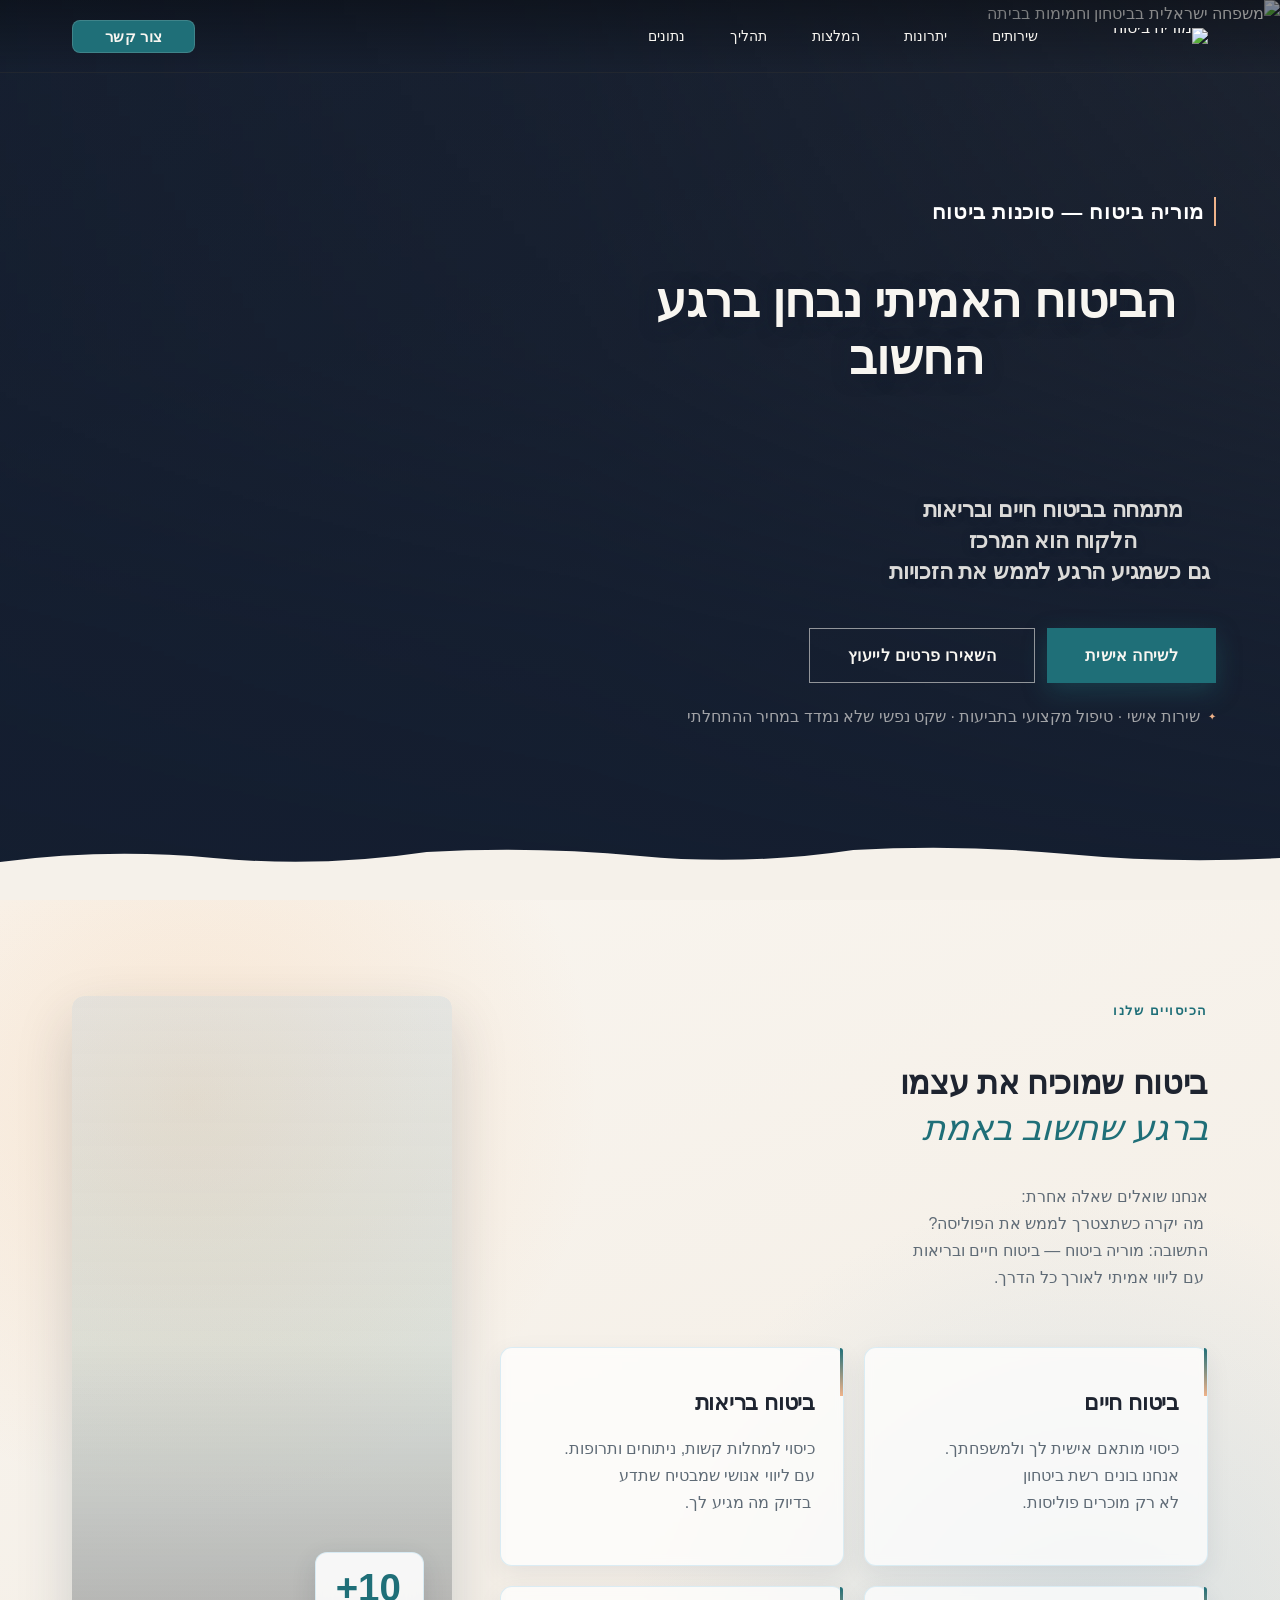
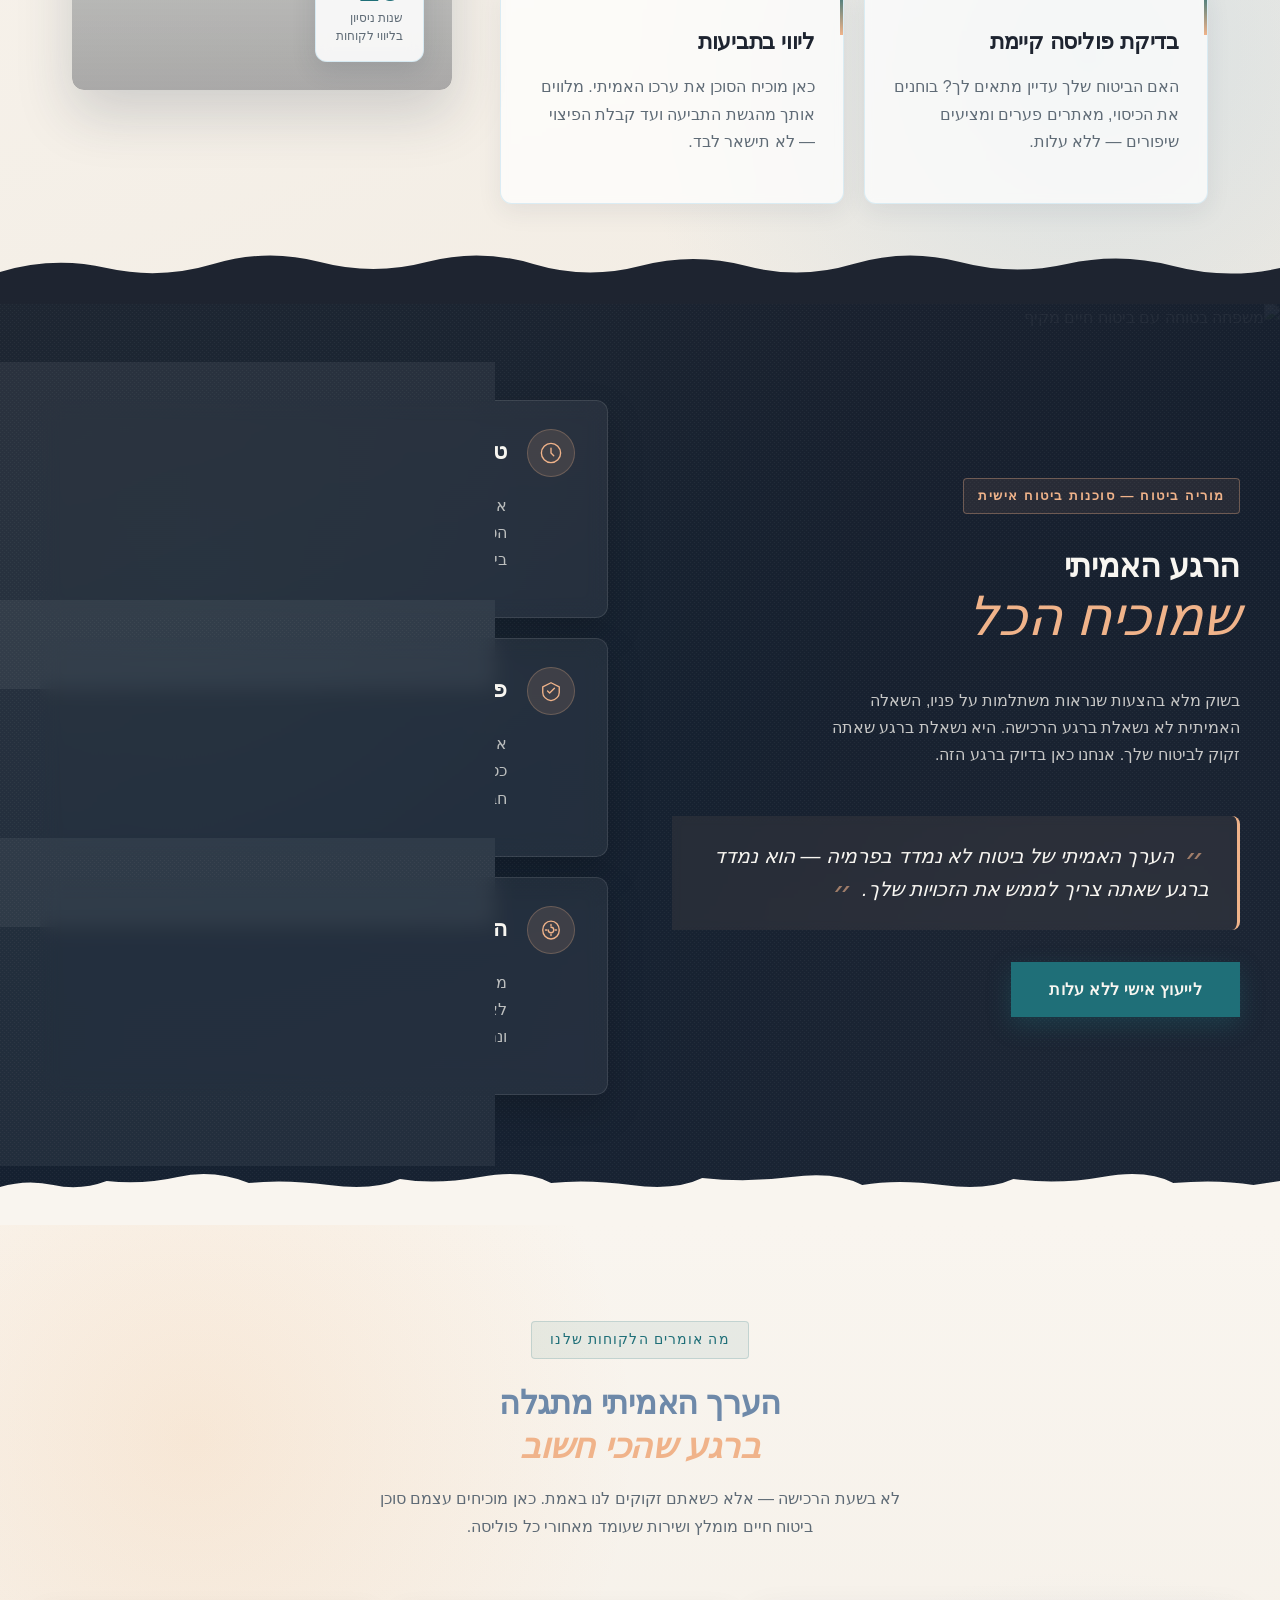
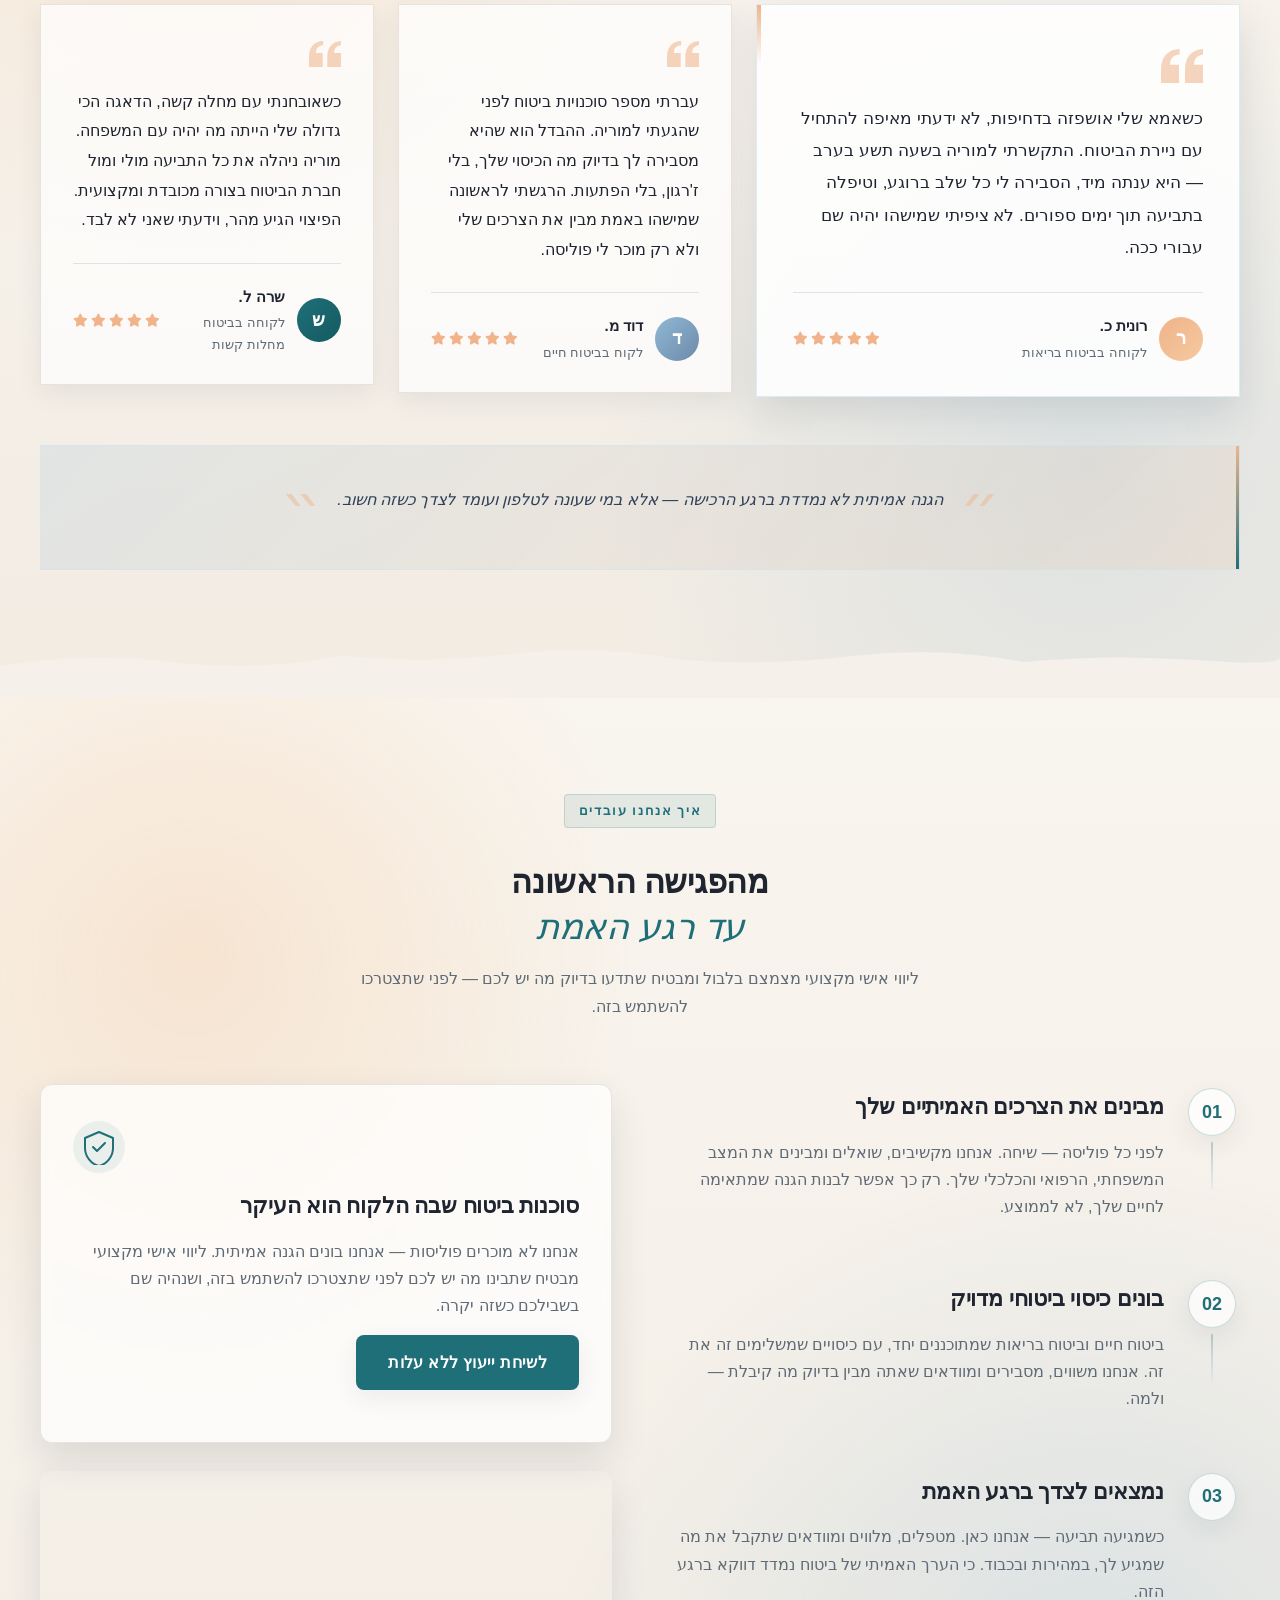
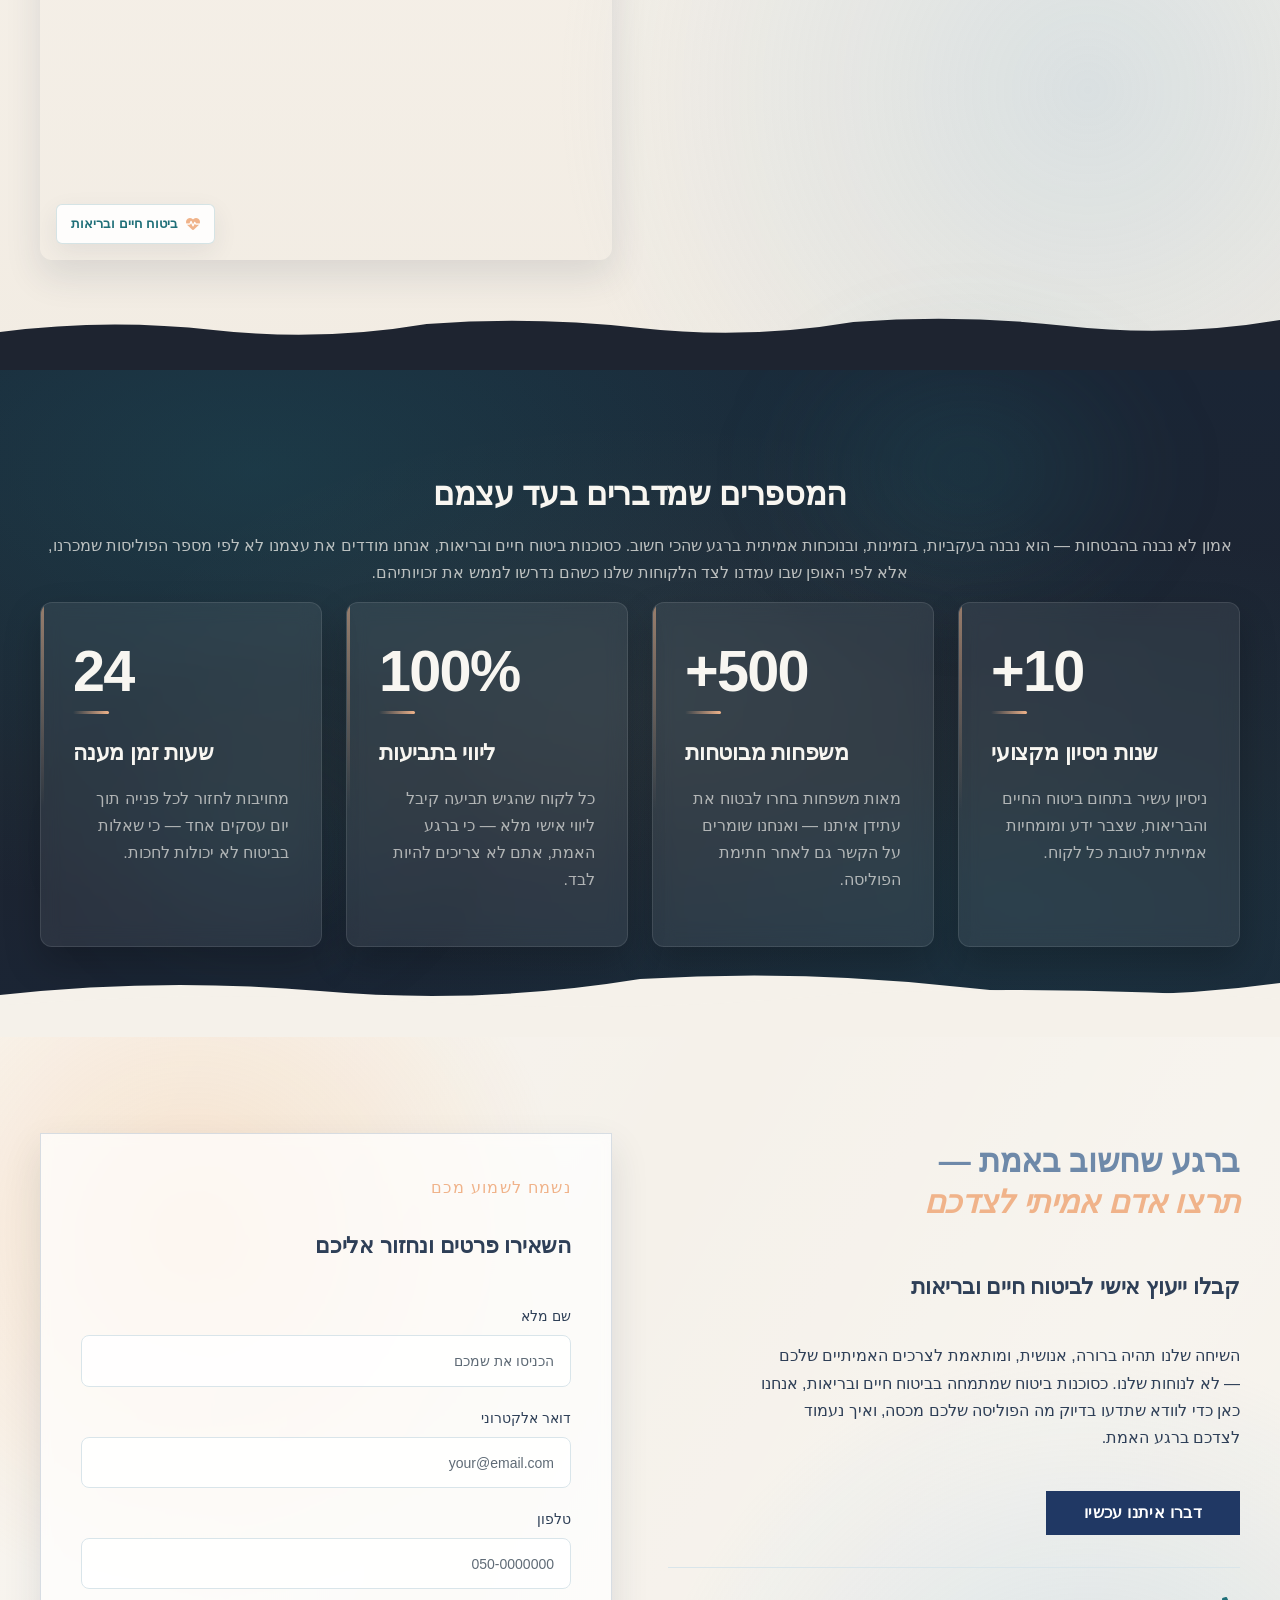
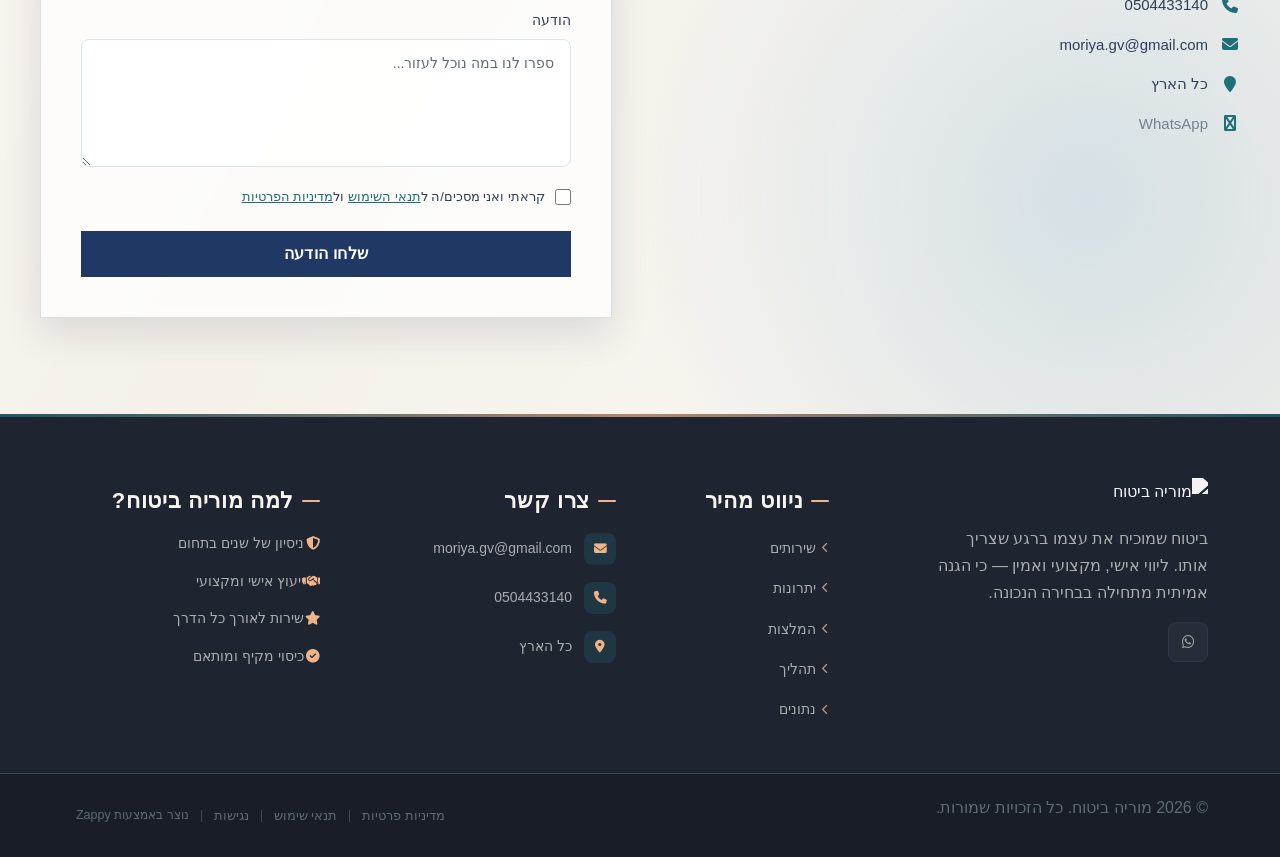
==== index.html @ 50419f97 "Background sync: Progressive GitHub Sync" ====
<!DOCTYPE html>
<html lang="he" dir="rtl">
<head>
    <meta charset="UTF-8">
    <meta name="viewport" content="width=device-width, initial-scale=1.0">
    <meta name="robots" content="index, follow">
    <title>ביטוח חיים ובריאות שעובד כשצריך — מוריה ביטוח</title>
    <meta name="description" content="מוריה ביטוח – סוכנות ביטוח אישית שמציבה אתכם במרכז. ביטוח חיים, בריאות ומחלות קשות עם ליווי מקצועי אמיתי ברגע שחשוב. קבלו הצעה עכשיו.">
    <meta name="keywords" content="סוכנות ביטוח, סוכן ביטוח חיים מומלץ, ביטוח חיים מחיר, ביטוח מחלות קשות כיסוי מקיף, ביטוח בריאות אישי">
    
    <!-- Favicons -->
    <link rel="icon" type="image/x-icon" href="/assets/favicon.ico">
    <link rel="icon" type="image/png" sizes="16x16" href="/assets/favicon-16x16.png">
    <link rel="icon" type="image/png" sizes="32x32" href="/assets/favicon-32x32.png">
    <link rel="icon" type="image/png" sizes="48x48" href="/assets/favicon-48x48.png">
    <link rel="icon" type="image/png" sizes="192x192" href="/assets/favicon-192x192.png">
    <link rel="icon" type="image/png" sizes="512x512" href="/assets/favicon-512x512.png">
    <link rel="apple-touch-icon" href="/assets/apple-touch-icon.png">
    <!-- Zappy Analytics -->
<script>
(function() {
  'use strict';
  
  // Configuration
  var config = {
    websiteId: '830ce3bc-101c-41dd-be60-4e307c0413a4',
    apiUrl: 'https://api.zappy5.com/api/analytics/track',
    sessionDuration: 30 * 60 * 1000, // 30 minutes
    visitorDuration: 30 * 24 * 60 * 60 * 1000, // 30 days
    trackPageViews: true,
    trackClicks: true,
    trackFormSubmissions: true
  };
  
  // Generate or retrieve persistent visitor ID (30 days)
  function getVisitorId() {
    var visitorKey = 'zappy_visitor_' + config.websiteId;
    var visitor = null;
    
    try {
      visitor = localStorage.getItem(visitorKey);
      if (visitor) {
        var visitorData = JSON.parse(visitor);
        var now = Date.now();
        
        // Check if visitor ID is still valid (30 days)
        if (now - visitorData.created < config.visitorDuration) {
          // Update last seen timestamp
          visitorData.lastSeen = now;
          localStorage.setItem(visitorKey, JSON.stringify(visitorData));
          return visitorData.id;
        }
      }
    } catch (e) {
      console.warn('Zappy Analytics: LocalStorage not available');
    }
    
    // Generate new visitor ID
    var newVisitorId = 'zv_' + Date.now() + '_' + Math.random().toString(36).substr(2, 9);
    
    try {
      localStorage.setItem(visitorKey, JSON.stringify({
        id: newVisitorId,
        created: Date.now(),
        lastSeen: Date.now()
      }));
    } catch (e) {
      // Continue without local storage
    }
    
    return newVisitorId;
  }
  
  // Generate or retrieve session ID (30 minutes)
  function getSessionId() {
    var sessionKey = 'zappy_session_' + config.websiteId;
    var session = null;
    
    try {
      session = sessionStorage.getItem(sessionKey);
      if (session) {
        var sessionData = JSON.parse(session);
        var now = Date.now();
        
        // Check if session is still valid
        if (now - sessionData.timestamp < config.sessionDuration) {
          // Update timestamp
          sessionData.timestamp = now;
          sessionStorage.setItem(sessionKey, JSON.stringify(sessionData));
          return sessionData.id;
        }
      }
    } catch (e) {
      console.warn('Zappy Analytics: SessionStorage not available');
    }
    
    // Generate new session ID
    var newSessionId = 'zs_' + Date.now() + '_' + Math.random().toString(36).substr(2, 9);
    
    try {
      sessionStorage.setItem(sessionKey, JSON.stringify({
        id: newSessionId,
        timestamp: Date.now()
      }));
    } catch (e) {
      // Continue without session storage
    }
    
    return newSessionId;
  }
  
  var visitorId = getVisitorId();
  var sessionId = getSessionId();
  
  // Track an event
  function trackEvent(eventType, data) {
    data = data || {};
    
    var eventData = {
      website_id: config.websiteId,
      event_type: eventType,
      page_path: window.location.pathname,
      referrer: document.referrer || 'direct',
      visitor_id: visitorId,
      session_id: sessionId,
      metadata: data
    };
    
    // Use sendBeacon if available (better for page unload events)
    if (navigator.sendBeacon) {
      var blob = new Blob([JSON.stringify(eventData)], { type: 'application/json' });
      navigator.sendBeacon(config.apiUrl, blob);
    } else {
      // Fallback to fetch
      fetch(config.apiUrl, {
        method: 'POST',
        headers: {
          'Content-Type': 'application/json'
        },
        body: JSON.stringify(eventData),
        keepalive: true
      }).catch(function(error) {
        console.warn('Zappy Analytics: Failed to track event', error);
      });
    }
  }
  
  // Track page view
  if (config.trackPageViews) {
    trackEvent('pageview', {
      title: document.title,
      url: window.location.href
    });
  }
  
  // Track clicks on important elements
  if (config.trackClicks) {
    document.addEventListener('click', function(e) {
      var target = e.target;
      
      // Track button clicks (counted as actions)
      if (target.tagName === 'BUTTON' || target.closest('button')) {
        var button = target.tagName === 'BUTTON' ? target : target.closest('button');
        trackEvent('click', {
          element: 'button',
          text: button.textContent.trim().substring(0, 100),
          id: button.id || null,
          class: button.className || null
        });
      }
      
      // Track link clicks (navigation - not counted as actions)
      else if (target.tagName === 'A' || target.closest('a')) {
        var link = target.tagName === 'A' ? target : target.closest('a');
        trackEvent('navigation', {
          element: 'link',
          text: link.textContent.trim().substring(0, 100),
          href: link.href,
          external: link.hostname !== window.location.hostname
        });
      }
    }, true);
  }
  
  // Track form submissions
  if (config.trackFormSubmissions) {
    document.addEventListener('submit', function(e) {
      var form = e.target;
      
      trackEvent('form_submit', {
        form_id: form.id || null,
        form_name: form.name || null,
        form_action: form.action || null,
        form_method: form.method || 'GET'
      });
    }, true);
  }
  
  // Track time on page (send on page unload)
  var pageLoadTime = Date.now();
  
  window.addEventListener('beforeunload', function() {
    var timeOnPage = Math.floor((Date.now() - pageLoadTime) / 1000); // in seconds
    
    trackEvent('page_unload', {
      time_on_page: timeOnPage,
      page_path: window.location.pathname
    });
  });
  
  // Expose tracking function globally for custom events
  window.zappyAnalytics = {
    track: trackEvent,
    getVisitorId: function() { return visitorId; },
    getSessionId: function() { return sessionId; }
  };
  
})();
</script>
<!-- End Zappy Analytics -->
    <meta property="og:title" content="ביטוח חיים ובריאות שעובד כשצריך — מוריה ביטוח">
  <meta property="og:description" content="מוריה ביטוח – סוכנות ביטוח אישית שמציבה אתכם במרכז. ביטוח חיים, בריאות ומחלות קשות עם ליווי מקצועי אמיתי ברגע שחשוב. קבלו הצעה עכשיו.">
  <meta property="og:type" content="website">
  <meta property="og:locale" content="he_IL">
  
  <meta name="twitter:card" content="summary_large_image">
  <meta name="twitter:title" content="ביטוח חיים ובריאות שעובד כשצריך — מוריה ביטוח">
  <meta name="twitter:description" content="מוריה ביטוח – סוכנות ביטוח אישית שמציבה אתכם במרכז. ביטוח חיים, בריאות ומחלות קשות עם ליווי מקצועי אמיתי ברגע שחשוב. קבלו הצעה עכשיו.">
  
  <link rel="stylesheet" href="https://cdnjs.cloudflare.com/ajax/libs/font-awesome/6.4.0/css/all.min.css">

    <!-- Favicons -->
    <link rel="icon" type="image/x-icon" href="/assets/favicon.ico">
    <link rel="icon" type="image/png" sizes="16x16" href="/assets/favicon-16x16.png">
    <link rel="icon" type="image/png" sizes="32x32" href="/assets/favicon-32x32.png">
    <link rel="icon" type="image/png" sizes="48x48" href="/assets/favicon-48x48.png">
    <link rel="icon" type="image/png" sizes="192x192" href="/assets/favicon-192x192.png">
    <link rel="icon" type="image/png" sizes="512x512" href="/assets/favicon-512x512.png">
    <link rel="apple-touch-icon" href="/assets/apple-touch-icon.png">
    <!-- Cookie Consent -->
    <link rel="stylesheet" href="https://cdn.jsdelivr.net/npm/vanilla-cookieconsent@3/dist/cookieconsent.css">
    <script src="https://cdn.jsdelivr.net/npm/vanilla-cookieconsent@3/dist/cookieconsent.umd.js"></script>
    <!-- Mickidum Accessibility Toolbar -->
    <script src="https://cdn.jsdelivr.net/gh/mickidum/acc_toolbar/acctoolbar/acctoolbar.min.js"></script>
    <link rel="stylesheet" href="/styles.css">

    <style id="zappy-dropdown-submenu-styles">
      /* ========== DESKTOP DROPDOWN SUBMENU STYLES ========== */
      /* Base styles for dropdown submenus - parent must be positioned */
      .nav-menu li:has(.sub-menu), nav li:has(.sub-menu), .navbar li:has(.sub-menu), #navMenu li:has(.sub-menu) { position: relative; }
      /* Submenu base - hidden by default */
      .nav-menu .sub-menu, nav .sub-menu, .navbar .sub-menu, #navMenu .sub-menu { display: block !important; position: absolute !important; top: 100%; left: 0; min-width: 220px; background: white; border-radius: 8px; box-shadow: 0 8px 25px rgba(0,0,0,0.15); padding: 8px 0; opacity: 0; visibility: hidden; transform: translateY(10px); transition: all 0.3s ease; z-index: 1000; list-style: none; pointer-events: none; }
      /* CRITICAL: Desktop hover styles to show dropdown */
      .nav-menu li:hover > .sub-menu, nav li:hover > .sub-menu, .navbar li:hover > .sub-menu, #navMenu li:hover > .sub-menu { opacity: 1 !important; visibility: visible !important; transform: translateY(0) !important; pointer-events: auto !important; }
      /* Submenu item styling */
      .sub-menu li { list-style: none; margin: 0; padding: 0; }
      .sub-menu a { display: block !important; padding: 10px 16px !important; color: var(--text-dark, #333) !important; font-weight: 500; text-decoration: none; white-space: nowrap; transition: background-color 0.2s; }
      .sub-menu a:hover { background-color: #f5f5f5; }
      /* RTL (Hebrew/Arabic) dropdown positioning */
      [dir="rtl"] .nav-menu .sub-menu, [dir="rtl"] nav .sub-menu, [dir="rtl"] .navbar .sub-menu, html[lang="he"] .nav-menu .sub-menu, html[lang="he"] nav .sub-menu, html[lang="he"] .navbar .sub-menu, html[lang="ar"] .nav-menu .sub-menu, html[lang="ar"] nav .sub-menu, html[lang="ar"] .navbar .sub-menu { left: auto !important; right: 0 !important; }
      /* Hide empty dropdown menus (exclude catalog sub-menus that use <a> children instead of <li>) */
      .sub-menu:empty, .sub-menu:not(:has(li:not(.zappy-hidden-menu-item))):not(:has(> a)), .sub-menu:not(:has(li)):not(:has(> a)) { display: none !important; opacity: 0 !important; visibility: hidden !important; pointer-events: none !important; }
      /* Desktop: show submenu on Menu Group hover */
      li:has(.menu-group-title):hover > .sub-menu { opacity: 1 !important; visibility: visible !important; transform: translateY(0) !important; pointer-events: auto !important; }
      /* Menu Group title styling */
      .nav-menu > li > .menu-group-title, #navMenu > li > .menu-group-title { display: inline-block; padding: 0.5rem 1rem; cursor: default; user-select: none; }
      
      /* ========== MOBILE SUBMENU STYLES ========== */
      @media (max-width: 768px) {
        .nav-menu .sub-menu, nav .sub-menu, .navbar .sub-menu, #navMenu .sub-menu { position: static !important; transform: none !important; box-shadow: none !important; background: transparent !important; max-height: 0; overflow: hidden; opacity: 0; visibility: hidden; transition: max-height 0.3s ease, opacity 0.3s ease; padding: 0 !important; border-radius: 0 !important; }
        .sub-menu.mobile-expanded { max-height: 60vh !important; overflow-y: auto !important; opacity: 1 !important; visibility: visible !important; padding: 8px 0 8px 16px !important; }
        [dir="rtl"] .sub-menu.mobile-expanded, html[lang="he"] .sub-menu.mobile-expanded { padding: 8px 16px 8px 0 !important; }
        /* Disable hover behavior on mobile */
        .nav-menu li:hover > .sub-menu, nav li:hover > .sub-menu, .navbar li:hover > .sub-menu, #navMenu li:hover > .sub-menu { opacity: 0; visibility: hidden; pointer-events: none; }
        .nav-menu li > .sub-menu.mobile-expanded, nav li > .sub-menu.mobile-expanded, .navbar li > .sub-menu.mobile-expanded, #navMenu li > .sub-menu.mobile-expanded { opacity: 1 !important; visibility: visible !important; pointer-events: auto !important; }
        .nav-menu li:has(.sub-menu), nav li:has(.sub-menu), .navbar li:has(.sub-menu), #navMenu li:has(.sub-menu) { display: flex !important; flex-wrap: wrap !important; align-items: center !important; position: relative !important; min-height: 44px !important; }
        .nav-menu li:has(.sub-menu) > a, nav li:has(.sub-menu) > a, .navbar li:has(.sub-menu) > a, #navMenu li:has(.sub-menu) > a { flex: 1 !important; min-width: 0 !important; }
        .nav-menu li:has(.sub-menu) > .menu-group-title, nav li:has(.sub-menu) > .menu-group-title, .navbar li:has(.sub-menu) > .menu-group-title, #navMenu li:has(.sub-menu) > .menu-group-title { flex: 1 !important; min-width: 0 !important; padding: 0 !important; line-height: inherit !important; }
        .nav-menu li:has(.sub-menu) > .sub-menu, nav li:has(.sub-menu) > .sub-menu, .navbar li:has(.sub-menu) > .sub-menu, #navMenu li:has(.sub-menu) > .sub-menu { flex-basis: 100% !important; width: 100% !important; }
        .nav-menu li:has(.sub-menu) > a [class*="chevron"], .nav-menu li:has(.sub-menu) > a [class*="arrow"], .nav-menu li:has(.sub-menu) > a .fa-chevron-down, .nav-menu li:has(.sub-menu) > a .fa-angle-down, nav li:has(.sub-menu) > a [class*="chevron"], nav li:has(.sub-menu) > a [class*="arrow"], #navMenu li:has(.sub-menu) > a [class*="chevron"], #navMenu li:has(.sub-menu) > a [class*="arrow"] { display: none !important; visibility: hidden !important; }
        .mobile-submenu-toggle { display: flex !important; align-items: center !important; justify-content: center !important; width: 44px !important; height: auto !important; background: transparent !important; border: none !important; cursor: pointer !important; color: var(--text-dark) !important; position: static !important; flex-shrink: 0 !important; align-self: stretch !important; z-index: 2 !important; padding: 0 !important; margin: 0 !important; }
        .mobile-submenu-toggle::after { content: '' !important; width: 0 !important; height: 0 !important; border-left: 6px solid transparent !important; border-right: 6px solid transparent !important; border-top: 7px solid currentColor !important; transition: transform 0.3s ease !important; }
        .mobile-submenu-toggle.expanded::after { transform: rotate(180deg) !important; }
        .sub-menu a { padding: 10px 0 !important; display: block !important; color: var(--text-dark) !important; }
        .navbar .sub-menu li a, nav.navbar .sub-menu li a, .zappy-products-dropdown .sub-menu a { color: var(--text-dark) !important; }
      }
      @media (min-width: 769px) { .mobile-submenu-toggle { display: none !important; } }
    </style>

    <style id="mobile-lang-menu-deployed-css">
    @media (max-width: 768px) {
      .lang-switcher,
      .nav-cta-container .lang-switcher,
      .nav-container .lang-switcher,
      .navbar .lang-switcher,
      .navbar .nav-cta-container .lang-switcher,
      .nav-icons-left .lang-switcher,
      .nav-ecommerce-icons .lang-switcher { display: none !important; }
      .mobile-lang-menu { width: 100%; border-top: 1px solid rgba(128,128,128,0.2); padding: 8px 0 0 0; margin-top: 8px; }
      .mobile-lang-toggle { display: flex !important; align-items: center; justify-content: space-between; width: 100%; padding: 12px 16px; background: none; border: none; cursor: pointer; font-size: 15px; color: inherit; font-family: inherit; }
      .mobile-lang-toggle::after { content: ''; display: inline-block; width: 8px; height: 8px; border-right: 2px solid currentColor; border-bottom: 2px solid currentColor; transform: rotate(45deg); transition: transform 0.3s ease; margin-left: 8px; }
      .mobile-lang-toggle.expanded::after { transform: rotate(-135deg); }
      .mobile-lang-options { max-height: 0; overflow: hidden; transition: max-height 0.3s ease; }
      .mobile-lang-options.expanded { max-height: 300px; }
      .mobile-lang-option { display: flex !important; align-items: center; gap: 10px; padding: 10px 24px; text-decoration: none; color: inherit; font-size: 14px; font-family: inherit; }
      .mobile-lang-option:hover { background: rgba(128,128,128,0.1); }
      .mobile-lang-option.active { font-weight: 600; opacity: 0.7; pointer-events: none; }
      .mobile-lang-option img { width: 20px; height: 20px; border-radius: 50%; }
    }
    @media (min-width: 769px) {
      .mobile-lang-menu { display: none !important; }
    }
    </style>

    <style id="zappy-widget-visibility">
      #mic-access-tool-general-button, .mic-access-tool-general-button,
      #mic-init-access-tool .mic-access-tool-general-button, #mic-init-access-tool #mic-access-tool-general-button,
      ._access-icon, #mic-access-tool-box, .mic-access-tool-box,
      #mic-init-access-tool #mic-access-tool-box, div[id*="mic-access-tool-box"], ._access-menu {
        display: none !important; visibility: hidden !important; opacity: 0 !important; pointer-events: none !important;
      }
    </style>
</head>
<body>

  <nav class="navbar" dir="rtl">
  <button class="mobile-toggle" id="mobileToggle" aria-label="Menu">
    <svg class="hamburger-icon" width="24" height="24" viewBox="0 0 24 24" fill="none">
      <path d="M3 12h18M3 6h18M3 18h18" stroke="currentColor" stroke-width="2" stroke-linecap="round"></path>
    </svg>
    <svg class="close-icon" width="24" height="24" viewBox="0 0 24 24" fill="none" style="display: none;">
      <path d="M18 6L6 18M6 6l12 12" stroke="currentColor" stroke-width="2" stroke-linecap="round"></path>
    </svg>
  </button>

  <button class="phone-header-btn" data-phone="0504433140" aria-label="Call">
    <svg width="20" height="20" viewBox="0 0 24 24" fill="currentColor">
      <path d="M22 16.92v3a2 2 0 0 1-2.18 2 19.79 19.79 0 0 1-8.63-3.07 19.5 19.5 0 0 1-6-6 19.79 19.79 0 0 1-3.07-8.67A2 2 0 0 1 4.11 2h3a2 2 0 0 1 2 1.72 12.84 12.84 0 0 0 .7 2.81 2 2 0 0 1-.45 2.11L8.09 9.91a16 16 0 0 0 6 6l1.27-1.27a2 2 0 0 1 2.11-.45 12.84 12.84 0 0 0 2.81.7A2 2 0 0 1 22 16.92z"></path>
    </svg>
  </button>

  <div class="nav-container">
    <div class="nav-right-group"><div class="nav-brand">
      <a href="/" class="logo-link">
        <img src="/assets/logo-1775731122776-tqtwof.webp?v=1775731123615-y7iwkl" alt="מוריה ביטוח" class="logo">
      </a>
    </div><ul class="nav-menu" id="navMenu"><li><a href="#services">שירותים</a></li><li><a href="#benefits">יתרונות</a></li><li><a href="#testimonials">המלצות</a></li><li><a href="#process">תהליך</a></li><li><a href="#stats">נתונים</a></li></ul></div>

    

    <div class="nav-cta-container">
      <a href="#contact" class="nav-cta-btn">צור קשר</a>
    </div>
  </div>
</nav>
<script>

// Navbar Mobile Menu Toggle and Contrast Fix
(function() {
  // Use 'load' event instead of 'DOMContentLoaded' to ensure we run AFTER all other scripts
  window.addEventListener('load', function() {
    
    // FIX MOBILE BUTTON CONTRAST
    // Detect navbar background color and apply contrasting color to mobile buttons
    const navbar = document.querySelector('.navbar, nav, header');
    if (!navbar) {
      console.log('[Navbar] Navbar element not found');
      return;
    }
    
    // DECLARE VARIABLES EARLY to avoid Temporal Dead Zone errors
    // These are used in multiple places below
    let mobileToggle = document.getElementById('mobileToggle') ||
                       document.querySelector('.mobile-toggle') ||
                       document.querySelector('.hamburger') ||
                       document.querySelector('.hamburger-menu') ||
                       document.querySelector('.menu-toggle') ||
                       document.querySelector('.burger-menu') ||
                       document.querySelector('[aria-label="Menu"]') ||
                       document.querySelector('[aria-label="תפריט"]');
    
    const phoneBtn = document.querySelector('.phone-header-btn');
    
    const computedStyle = window.getComputedStyle(navbar);
    let bgColor = computedStyle.backgroundColor;
    
    console.log('[Navbar] Initial navbar background:', bgColor);
    
    // Check if background is transparent or rgba with 0 alpha
    const isTransparent = bgColor === 'transparent' || 
                         bgColor === 'rgba(0, 0, 0, 0)' ||
                         (bgColor.startsWith('rgba') && bgColor.includes(', 0)'));
    
    if (isTransparent) {
      // Check for background-image or gradient
      const bgImage = computedStyle.backgroundImage;
      if (bgImage && bgImage !== 'none') {
        console.log('[Navbar] Navbar has background image/gradient, using dark text');
        bgColor = 'rgb(240, 240, 240)'; // Assume light background
      } else {
        // Transparent navbar - check body background
        const bodyBg = window.getComputedStyle(document.body).backgroundColor;
        console.log('[Navbar] Navbar transparent, using body background:', bodyBg);
        bgColor = bodyBg;
      }
    }
    
    // Calculate luminance to determine if background is light or dark
    const rgb = bgColor.match(/\d+/g);
    if (rgb && rgb.length >= 3) {
      const r = parseInt(rgb[0]);
      const g = parseInt(rgb[1]);
      const b = parseInt(rgb[2]);
      const luminance = (0.299 * r + 0.587 * g + 0.114 * b) / 255;
      
      // Mobile button colors are set by Claude's AI-generated CSS (same as .nav-menu a)
      // No dynamic color overrides needed - colors come from the generated navbar CSS
      console.log('[Navbar] Mobile button colors preserved from Claude CSS (luminance:', luminance.toFixed(2) + ')');
      
      // FIX ICON SIZES - Ensure SVGs are properly sized and visible
      // INJECT CRITICAL CSS TO OVERRIDE ANY CONFLICTING RULES
      const criticalCSS = document.createElement('style');
      criticalCSS.id = 'zappy-mobile-nav-fix';
      const htmlLang = document.documentElement.lang || 'en';
      const htmlDir = document.documentElement.dir || 'ltr';
      // Check both dir attribute AND lang for RTL detection
      // dir="rtl" is the most reliable indicator
      const isRTL = htmlDir === 'rtl' || htmlLang === 'he' || htmlLang === 'ar';
      
      criticalCSS.textContent = `
        /* Hide mobile buttons on desktop, show only on mobile */
        @media (min-width: 769px) {
          .mobile-toggle,
          .phone-header-btn {
            display: none !important;
          }
        }
        
        /* Show and position mobile buttons correctly on mobile */
        @media (max-width: 768px) {
          .mobile-toggle,
          .phone-header-btn {
            position: absolute !important;
            top: 50% !important;
            transform: translateY(-50%) !important;
            z-index: 1001 !important;
            display: flex !important;
            align-items: center !important;
            justify-content: center !important;
            width: 36px !important;
            height: 36px !important;
            border-radius: 50% !important;
            border: none !important;
            cursor: pointer !important;
            padding: 6px !important;
            background: none !important;
            color: var(--nav-text, var(--text-dark)) !important;
          }
          
          /* LTR positioning (default): hamburger LEFT, phone RIGHT */
          html:not([dir="rtl"]):not([lang="he"]):not([lang="ar"]) .mobile-toggle,
          html[dir="ltr"] .mobile-toggle {
            left: 12px !important;
            right: auto !important;
          }
          html:not([dir="rtl"]):not([lang="he"]):not([lang="ar"]) .phone-header-btn,
          html[dir="ltr"] .phone-header-btn {
            right: 12px !important;
            left: auto !important;
          }
          
          /* RTL positioning: hamburger RIGHT, phone LEFT */
          html[dir="rtl"] .mobile-toggle,
          html[lang="he"] .mobile-toggle,
          html[lang="ar"] .mobile-toggle {
            right: 12px !important;
            left: auto !important;
          }
          html[dir="rtl"] .phone-header-btn,
          html[lang="he"] .phone-header-btn,
          html[lang="ar"] .phone-header-btn {
            left: 12px !important;
            right: auto !important;
          }
          
          /* CRITICAL: Ensure nav-container has min-height on mobile */
          /* All children are positioned absolutely/fixed on mobile, so height:auto collapses to 0 */
          .nav-container {
            min-height: 70px !important;
            position: relative !important;
          }
          
          /* Ensure SVG icons are properly sized and inherit color */
          .mobile-toggle svg,
          .phone-header-btn svg {
            width: 24px !important;
            height: 24px !important;
            /* Don't force display - let JavaScript control hamburger/close toggle */
          }
          
          /* Reset nav-cta-container on mobile - remove desktop box-shadow/padding */
          /* that creates a visible ghost box when CTA button is hidden */
          .nav-cta-container {
            box-shadow: none !important;
            padding: 0 !important;
          }
          
          /* Hide nav-cta-container entirely on mobile when there's no lang-switcher */
          /* (only the CTA button is inside, and it's hidden on mobile) */
          .nav-cta-container:not(:has(.lang-switcher)) {
            display: none !important;
          }
          
          /* CRITICAL: Prevent hero image fade gradient from bleeding over headline text */
          /* The .image-fade-gradient has bottom: -30px (extends below parent) */
          /* On mobile stacked layout, this overlaps the h1 text below the image */
          .hero-image-column {
            overflow: hidden !important;
          }
          .image-fade-gradient {
            bottom: 0 !important;
          }
          
          /* Hide desktop language switcher on mobile - hamburger menu handles it */
          /* High specificity to override stored CSS */
          .lang-switcher,
          .nav-cta-container .lang-switcher,
          .nav-container .lang-switcher,
          .navbar .lang-switcher,
          .navbar .nav-cta-container .lang-switcher {
            display: none !important;
          }
        }
      `;
      
      // Remove existing fix if present and inject new one
      const existing = document.getElementById('zappy-mobile-nav-fix');
      if (existing) existing.remove();
      document.head.appendChild(criticalCSS);
      
      console.log('[Navbar] Critical CSS injected for mobile nav positioning');
      
      // ONLY apply inline positioning styles on mobile viewport
      // On desktop, the CSS handles hiding these buttons with display: none
      // Inline styles were breaking desktop layout by overriding CSS
      const isMobileViewport = window.innerWidth <= 768;
      
      if (mobileToggle) {
        // Icon sizing applies to all viewports for consistency
        const hamburgerIcon = mobileToggle.querySelector('.hamburger-icon');
        const closeIcon = mobileToggle.querySelector('.close-icon');
        
        if (hamburgerIcon) {
          hamburgerIcon.style.setProperty('width', '24px', 'important');
          hamburgerIcon.style.setProperty('height', '24px', 'important');
          hamburgerIcon.style.setProperty('display', 'block', 'important'); // Show hamburger by default
        }
        if (closeIcon) {
          closeIcon.style.setProperty('width', '24px', 'important');
          closeIcon.style.setProperty('height', '24px', 'important');
          closeIcon.style.setProperty('display', 'none', 'important'); // Hide close icon by default
        }
        
        // ONLY set positioning inline styles on mobile
        if (isMobileViewport) {
          mobileToggle.style.setProperty('position', 'absolute', 'important');
          mobileToggle.style.setProperty('top', '50%', 'important');
          mobileToggle.style.setProperty('transform', 'translateY(-50%)', 'important');
          mobileToggle.style.setProperty('z-index', '1001', 'important');
          
          // Clear any inline left/right so CSS can take over based on html[dir]
          mobileToggle.style.removeProperty('left');
          mobileToggle.style.removeProperty('right');
          
          console.log('[Navbar] Mobile toggle positioning applied (mobile viewport)');
        } else {
          // On desktop, clear any positioning styles to let CSS handle it
          mobileToggle.style.removeProperty('position');
          mobileToggle.style.removeProperty('top');
          mobileToggle.style.removeProperty('transform');
          mobileToggle.style.removeProperty('z-index');
          mobileToggle.style.removeProperty('left');
          mobileToggle.style.removeProperty('right');
          console.log('[Navbar] Desktop viewport - cleared mobile toggle inline positioning');
        }
      }
      
      if (phoneBtn) {
        // Icon sizing applies to all viewports
        const phoneIcon = phoneBtn.querySelector('svg');
        if (phoneIcon) {
          phoneIcon.style.width = '24px';
          phoneIcon.style.height = '24px';
          phoneIcon.setAttribute('width', '24');
          phoneIcon.setAttribute('height', '24');
        }
        
        // ONLY set positioning inline styles on mobile
        if (isMobileViewport) {
          phoneBtn.style.setProperty('position', 'absolute', 'important');
          phoneBtn.style.setProperty('top', '50%', 'important');
          phoneBtn.style.setProperty('transform', 'translateY(-50%)', 'important');
          phoneBtn.style.setProperty('z-index', '1001', 'important');
          
          // Clear any inline left/right so CSS can take over based on html[dir]
          phoneBtn.style.removeProperty('left');
          phoneBtn.style.removeProperty('right');
          
          console.log('[Navbar] Phone button positioning applied (mobile viewport)');
        } else {
          // On desktop, clear any positioning styles to let CSS handle it
          phoneBtn.style.removeProperty('position');
          phoneBtn.style.removeProperty('top');
          phoneBtn.style.removeProperty('transform');
          phoneBtn.style.removeProperty('z-index');
          phoneBtn.style.removeProperty('left');
          phoneBtn.style.removeProperty('right');
          console.log('[Navbar] Desktop viewport - cleared phone button inline positioning');
        }
      }
    } else {
      console.log('[Navbar] Could not parse background color:', bgColor);
    }
    
    // MOBILE MENU TOGGLE
    // Re-query in case DOM changed (mobileToggle already declared at top of function)
    mobileToggle = document.getElementById('mobileToggle') ||
                   document.querySelector('.mobile-toggle') ||
                   document.querySelector('.hamburger') ||
                   document.querySelector('.hamburger-menu') ||
                   document.querySelector('.menu-toggle') ||
                   document.querySelector('.burger-menu') ||
                   document.querySelector('[aria-label="Menu"]') ||
                   document.querySelector('[aria-label="תפריט"]');
    
    // EXPANDED SEARCH: Find nav menu by ID or class
    const navMenu = document.getElementById('navMenu') ||
                  document.querySelector('.nav-menu') ||
                  document.querySelector('.nav-links') ||
                  document.querySelector('nav ul:not(.submenu)');
    
    if (!mobileToggle || !navMenu) {
      console.log('[Navbar] Mobile toggle or menu not found:', { toggle: !!mobileToggle, menu: !!navMenu });
      return;
    }
    
    // Ensure navMenu has ID for CSS targeting
    if (!navMenu.id) {
      navMenu.id = 'navMenu';
    }
    
    console.log('[Navbar] Initializing mobile menu...');
    
    // Remove any existing event listeners by cloning the button
    const newToggle = mobileToggle.cloneNode(true);
    mobileToggle.parentNode.replaceChild(newToggle, mobileToggle);
    
    // Toggle menu on button click - use newToggle now
    newToggle.addEventListener('click', function(e) {
      e.preventDefault();
      e.stopPropagation();
      
      const hamburgerIcon = this.querySelector('.hamburger-icon');
      const closeIcon = this.querySelector('.close-icon');
      const isActive = navMenu.classList.contains('active');
      
      if (isActive) {
        // Close menu
        navMenu.classList.remove('active');
        if (hamburgerIcon) hamburgerIcon.style.setProperty('display', 'block', 'important');
        if (closeIcon) closeIcon.style.setProperty('display', 'none', 'important');
        document.body.style.overflow = '';
        console.log('[Navbar] Menu closed');
      } else {
        // Open menu
        navMenu.classList.add('active');
        if (hamburgerIcon) hamburgerIcon.style.setProperty('display', 'none', 'important');
        if (closeIcon) closeIcon.style.setProperty('display', 'block', 'important');
        document.body.style.overflow = 'hidden';
        console.log('[Navbar] Menu opened');
      }
    });
    
    // Close menu when clicking nav links (but NOT dropdown toggles)
    const navLinks = navMenu.querySelectorAll('a');
    navLinks.forEach(function(link) {
      link.addEventListener('click', function() {
        // Don't close if it's a dropdown child (unless it's a real navigation link)
        if (this.getAttribute('href') === '#') return;
        
        const hamburgerIcon = newToggle.querySelector('.hamburger-icon');
        const closeIcon = newToggle.querySelector('.close-icon');
        
        navMenu.classList.remove('active');
        if (hamburgerIcon) hamburgerIcon.style.setProperty('display', 'block', 'important');
        if (closeIcon) closeIcon.style.setProperty('display', 'none', 'important');
        document.body.style.overflow = '';
        console.log('[Navbar] Menu closed (link clicked)');
      });
    });
    
    // DROPDOWN MENU TOGGLE (for mobile and touch devices)
    var dropdownToggles = navMenu.querySelectorAll('.dropdown-toggle');
    dropdownToggles.forEach(function(toggle) {
      toggle.addEventListener('click', function(e) {
        e.preventDefault();
        e.stopPropagation();
        var parent = this.closest('.nav-dropdown');
        if (!parent) return;
        
        // Close other open dropdowns at the same level
        var siblings = parent.parentNode.querySelectorAll('.nav-dropdown.open');
        siblings.forEach(function(sib) {
          if (sib !== parent) sib.classList.remove('open');
        });
        
        parent.classList.toggle('open');
        console.log('[Navbar] Dropdown toggled:', parent.classList.contains('open') ? 'open' : 'closed');
      });
    });
    
    // Close dropdowns when clicking outside
    document.addEventListener('click', function(e) {
      if (!e.target.closest('.nav-dropdown')) {
        var openDropdowns = document.querySelectorAll('.nav-dropdown.open');
        openDropdowns.forEach(function(dd) { dd.classList.remove('open'); });
      }
    });
    
    console.log('[Navbar] Dropdown handlers initialized for ' + dropdownToggles.length + ' dropdowns');
    
    // Phone button functionality (phoneBtn already declared at top of function)
    if (phoneBtn) {
      phoneBtn.addEventListener('click', function() {
        // Get phone number from placeholder in page or use default
        const phoneLinks = document.querySelectorAll('a[href^="tel:"]');
        const phoneNumber = phoneLinks.length > 0 
          ? phoneLinks[0].getAttribute('href').replace('tel:', '')
          : '0504433140';
        
        window.location.href = 'tel:' + phoneNumber;
        console.log('[Navbar] Phone button clicked');
      });
    }
    
    console.log('[Navbar] Mobile menu initialized successfully');
    
    // === WHATSAPP BUTTON VISIBILITY FIX ===
    // Ensure WhatsApp floating button is hidden on desktop and visible on mobile
    // IMPORTANT: Only target the floating button by its class, NOT generic wa.me links
    const handleWhatsAppVisibility = function() {
      const whatsappBtn = document.querySelector('.whatsapp-float');
      if (whatsappBtn) {
        const isDesktop = window.innerWidth >= 769;
        if (isDesktop) {
          whatsappBtn.style.setProperty('display', 'none', 'important');
          whatsappBtn.style.setProperty('visibility', 'hidden', 'important');
          whatsappBtn.style.setProperty('opacity', '0', 'important');
          whatsappBtn.style.setProperty('pointer-events', 'none', 'important');
          console.log('[WhatsApp] Button hidden on desktop');
        } else {
          whatsappBtn.style.removeProperty('display');
          whatsappBtn.style.removeProperty('visibility');
          whatsappBtn.style.removeProperty('opacity');
          whatsappBtn.style.removeProperty('pointer-events');
          console.log('[WhatsApp] Button visible on mobile');
        }
      }
    };
    
    // Run on load
    handleWhatsAppVisibility();
    
    // Run on resize with debouncing
    let resizeTimer;
    window.addEventListener('resize', function() {
      clearTimeout(resizeTimer);
      resizeTimer = setTimeout(handleWhatsAppVisibility, 100);
    });
  });
})();

</script>
  
  <main>
    <section id="hero" class="index-hero-section" data-layout-spec="בית-hero" dir="rtl" data-hero-type="fullscreen-scrim">
  <!-- Background Image -->
  <div class="index-hero-bg">
    <div data-zappy-zoom-wrapper="true" data-element-id="img-1775728192646-s3seucjjm" data-element-type="image" data-zappy-zoom-wrapper-width-mode="full" data-zappy-zoom-clip="true" data-zappy-wrapper-margins-applied="true" style="position: absolute !important; top: 0px !important; left: 0px !important; width: 100% !important; height: 100% !important; max-width: none !important; margin-left: 0px !important; margin-right: 0px !important; display: block !important; z-index: 1 !important; overflow: hidden !important;"><img data-hero-bg="true" data-placeholder="index-hero-image-1" data-context="Warm cinematic lifestyle photograph of a loving Israeli family — parents and children — in a bright, serene home setting. Soft natural light, teal and warm golden tones, slightly desaturated for editorial feel. The family looks calm, protected, and at ease. The composition leaves the right half of the frame slightly open for text overlay. Premium insurance brand photography style." width="1440" height="900" src="/assets/image-index-hero-image-1-1775728437420-n1lh1r.webp?v=1775728439225" alt="משפחה ישראלית בביטחון וחמימות בביתה" class="index-hero-img" data-hero-background="true" data-element-type="image" data-element-id="img-1775728192646-s3seucjjm" style="min-width: 200px; min-height: 150px; cursor: pointer; border-radius: 8px; object-position: 33% 46% !important; object-fit: cover !important; margin: 0px !important; display: block !important; position: absolute !important; left: -120.725% !important; top: 0% !important; width: 465.833% !important; height: 100% !important; max-width: none !important; max-height: none !important;" data-zappy-original-width="1861" data-zappy-original-height="1007" data-zappy-object-position="33% 46%" data-zappy-mobile-object-position="45% 73%" data-zappy-mobile-zoom="1.3" data-zappy-zoom="1.3" data-zappy-mobile-src="/assets/image-index-hero-image-1-1775731394206-k5eo5d.webp?v=1775731396299"></div>
  </div>

  <!-- Scrim Overlay -->
  <div class="index-hero-scrim" aria-hidden="true"></div>

  <!-- Content Overlay -->
  <div class="index-hero-container">
    <div class="index-hero-content">

      <p ><span class="index-hero-label" style="font-size: 1.3rem; font-weight: 600; letter-spacing: 0.03em; color: #FFFFFF">מוריה ביטוח — סוכנות ביטוח&nbsp;</span></p><h1 class="index-hero-h1" style="text-align: center;">
        הביטוח האמיתי נבחן ברגע החשוב<br>
        <em class="index-hero-serif" style="color: #FFFFFF"><br></em>
      </h1>

      <h3 class="index-hero-h3" style="text-align: center;">
        מתמחה בביטוח חיים ובריאות<br>הלקוח הוא המרכז<br>&nbsp;גם כשמגיע הרגע לממש את הזכויות</h3>

      <div class="index-hero-ctas">
        <a href="#contact" class="index-hero-btn-primary" data-element-type="button" data-element-id="btn-1775728192643-bg0rthdfi" data-native-element="true">לשיחה אישית</a>
        <a href="#contact" class="index-hero-btn-secondary" data-element-type="button" data-element-id="btn-1775728192643-0ac7bdi9z" data-native-element="true">השאירו פרטים לייעוץ</a>
      </div>

      <p class="index-hero-trust" >
        <span class="index-hero-trust-icon" aria-hidden="true">✦</span>
        שירות אישי · טיפול מקצועי בתביעות · שקט נפשי שלא נמדד במחיר ההתחלתי
      </p>

    </div>
  </div>

  <!-- Bottom Divider -->
  <div class="index-hero-divider-wrapper">
    <svg data-no-icon-edit="true" aria-hidden="true" viewBox="0 0 1440 90" preserveAspectRatio="none" xmlns="http://www.w3.org/2000/svg">
      <path d="M0,90 L0,52 Q120,38 240,48 T480,42 Q600,36 720,46 T960,40 Q1080,34 1200,44 T1440,48 L1440,90 Z" fill="#F5F1EA"></path>
    </svg>
  </div>

</section>

<section id="services" class="index-services-section" data-layout-spec="בית-services" dir="rtl">
  <div class="index-services-container">

    <!-- START COLUMN: Content + Cards -->
    <div class="index-services-content-col">
      <div class="index-services-header">
        <p><span class="index-services-eyebrow">הכיסויים שלנו</span>
        </p><h2 class="index-services-title">ביטוח שמוכיח את עצמו<br><em>ברגע שחשוב באמת</em></h2>
        <p class="index-services-intro"  data-element-id="move-1775736034184-ozt7kr8g">אנחנו שואלים שאלה אחרת:<br>&nbsp;מה יקרה כשתצטרך לממש את הפוליסה?&nbsp;<br>התשובה: מוריה ביטוח — ביטוח חיים ובריאות<br>&nbsp;עם ליווי אמיתי לאורך כל הדרך.</p>
      </div>

      <!-- 2x2 Service Cards Grid -->
      <div class="index-services-grid zappy-preserve-css-grid" id="zappy-auto-grid-1775728522473-i5ful2" data-zappy-auto-grid="true" data-original-item-width="344" data-original-gap="20px" style="--zappy-grid-cols: repeat(2, minmax(0, 1fr)); display: grid; grid-template-columns: repeat(2, minmax(0, 1fr)); align-items: stretch !important;" data-zappy-explicit-columns="true">

        <article class="index-services-card" data-grid-item-index="0">
          <h3 class="index-services-card-title">ביטוח חיים</h3>
          <p >כיסוי מותאם אישית לך ולמשפחתך.&nbsp;<br>אנחנו בונים רשת ביטחון&nbsp;&nbsp;<br>לא רק מוכרים פוליסות.</p>
        </article>

        <article class="index-services-card" data-grid-item-index="1">
          <h3 class="index-services-card-title">ביטוח בריאות</h3>
          <p >כיסוי למחלות קשות, ניתוחים ותרופות.&nbsp;<br>עם ליווי אנושי שמבטיח שתדע<br>&nbsp;בדיוק מה מגיע לך.</p>
        </article>

        <article class="index-services-card" data-grid-item-index="2">
          <h3 class="index-services-card-title">בדיקת פוליסה קיימת</h3>
          <p >האם הביטוח שלך עדיין מתאים לך?
בוחנים את הכיסוי, מאתרים פערים
ומציעים שיפורים — ללא עלות.</p>
        </article>

        <article class="index-services-card" data-grid-item-index="3">
          <h3 class="index-services-card-title">ליווי בתביעות</h3>
          <p>כאן מוכיח הסוכן את ערכו האמיתי.
מלווים אותך מהגשת התביעה
ועד קבלת הפיצוי — לא תישאר לבד.</p>
        </article>

      </div>
    </div>

    <!-- END COLUMN: Editorial Image -->
    <div class="index-services-image-col">
      <div class="index-services-image-wrapper">
        <div data-zappy-zoom-wrapper="true" data-element-id="img-1775728522468-mxmju2toz" data-element-type="image" data-zappy-zoom-wrapper-width="420px" data-zappy-zoom-wrapper-height="694px" data-zappy-zoom-wrapper-width-mode="px" data-zappy-zoom-clip="true" data-zappy-wrapper-margins-applied="true" style="position: relative !important; overflow: hidden !important; width: 420px !important; max-width: 100% !important; margin-left: auto !important; margin-right: auto !important; height: 694px !important; display: block !important;"><img data-placeholder="index-services-image-1" data-context="A warm, natural consultation scene for an Israeli life and health insurance agency. A caring female insurance agent sits across from a family (couple in their 40s) at a bright, airy office table. Soft natural light streams through a window. Papers and a laptop are on the table. The mood is reassuring, human, and professional — not corporate stock photography. Warm tones, natural expressions, editorial magazine style." width="560" height="760" src="/assets/image-index-services-image-1-1775728702909-b4b65a.webp?v=1775728704723" alt="סוכנת ביטוח מלווה לקוחות בייעוץ אישי" data-element-type="image" data-element-id="img-1775728522468-mxmju2toz" style="min-width: 200px; min-height: 150px; cursor: pointer; border-radius: 8px; object-position: 50% 50% !important; margin: 0px !important; left: -19.5461% !important; top: -1% !important; width: 139.092% !important; height: 102% !important; max-width: none !important; max-height: none !important; display: block !important; object-fit: cover !important; position: absolute !important;" data-zappy-zoom="1.02" data-zappy-original-width="420" data-zappy-original-height="694" data-zappy-object-position="50% 50%"></div>
        <div class="index-services-image-overlay"></div>
        <div class="index-services-image-badge" >
          <span class="index-services-badge-number">10+</span>
          <span class="index-services-badge-label">שנות ניסיון<br>בליווי לקוחות</span>
        </div>
      </div>
    </div>

  </div>

  <!-- Bottom Scalloped Wave Divider -->
  <div class="index-services-divider-wrapper">
    <svg data-no-icon-edit="true" aria-hidden="true" viewBox="0 0 1440 80" preserveAspectRatio="none" xmlns="http://www.w3.org/2000/svg">
      <path d="M0,80 L0,48 Q60,32 120,44 Q180,56 240,40 Q300,24 360,38 Q420,52 480,38 Q540,24 600,40 Q660,56 720,42 Q780,28 840,42 Q900,56 960,40 Q1020,24 1080,38 Q1140,52 1200,40 Q1260,28 1320,42 Q1380,56 1440,44 L1440,80 Z" fill="#1E2430"></path>
    </svg>
  </div>

</section>

<section id="benefits" class="index-benefits-section" data-layout-spec="בית-benefits" dir="rtl">
  <!-- Background texture overlay -->
  <div class="index-benefits-texture" aria-hidden="true"></div>
  <!-- Background image -->
  <div class="index-benefits-bg-image" aria-hidden="true">
    <img data-placeholder="index-benefits-image-1" data-context="A serene, atmospheric photo of a warm family moment — perhaps a parent holding a child" s="" hand="" or="" a="" couple="" looking="" out="" at="" calm="" horizon="" —="" conveying="" protection,="" trust,="" and="" life="" insurance="" reassurance.="" muted="" tones="" with="" soft="" golden="" light.="" premium="" editorial="" quality,="" suitable="" for="" dark="" overlay.'="" width="1200" height="800" src="" alt="משפחה בטוחה עם ביטוח חיים מקיף">
  </div>
  <!-- Dark tinted overlay -->
  <div class="index-benefits-overlay" aria-hidden="true"></div>

  <div class="index-benefits-container">
    <!-- LEFT COLUMN (START in RTL = right side) - Editorial text -->
    <div class="index-benefits-text-col">
      <span class="index-benefits-eyebrow">מוריה ביטוח — סוכנות ביטוח אישית</span>
      <h2 class="index-benefits-heading">הרגע האמיתי<br><em class="index-benefits-serif">שמוכיח הכל</em></h2>
      <p class="index-benefits-body">בשוק מלא בהצעות שנראות משתלמות על פניו, השאלה האמיתית לא נשאלת ברגע הרכישה. היא נשאלת ברגע שאתה זקוק לביטוח שלך. אנחנו כאן בדיוק ברגע הזה.</p>
      <blockquote class="index-benefits-pullout">
        <span class="index-benefits-pullout-accent" aria-hidden="true">״</span>
        הערך האמיתי של ביטוח לא נמדד בפרמיה — הוא נמדד ברגע שאתה צריך לממש את הזכויות שלך.
        <span class="index-benefits-pullout-accent" aria-hidden="true">״</span>
      </blockquote>
      <a href="#contact" class="index-benefits-cta btn-primary">לייעוץ אישי ללא עלות</a>
    </div>

    <!-- RIGHT COLUMN (END in RTL = left side) - Proof panels -->
    <div class="index-benefits-panels-col">

      <article class="index-benefits-panel">
        <div class="index-benefits-panel-icon" aria-hidden="true">
          <svg data-element-type="icon" data-icon-type="svg" width="32" height="32" viewBox="0 0 32 32" fill="none" xmlns="http://www.w3.org/2000/svg">
            <circle cx="16" cy="16" r="14" stroke="currentColor" stroke-width="2"></circle>
            <path d="M16 9v7l4 4" stroke="currentColor" stroke-width="2" stroke-linecap="round" stroke-linejoin="round"></path>
          </svg>
        </div>
        <div class="index-benefits-panel-content">
          <h3 class="index-benefits-panel-title">טיפול מהיר בתביעות</h3>
          <p class="index-benefits-panel-text">אנחנו מלווים אתכם בכל שלב של תהליך התביעה — ממלוי הטפסים ועד קבלת הפיצוי. ללא עיכובים מיותרים, ללא בירוקרטיה מתישה.</p>
        </div>
      </article>

      <article class="index-benefits-panel">
        <div class="index-benefits-panel-icon" aria-hidden="true">
          <svg data-element-type="icon" data-icon-type="svg" width="32" height="32" viewBox="0 0 32 32" fill="none" xmlns="http://www.w3.org/2000/svg">
            <path d="M16 4L4 10v8c0 6 5.5 10.5 12 12 6.5-1.5 12-6 12-12v-8L16 4z" stroke="currentColor" stroke-width="2" stroke-linejoin="round"></path>
            <path d="M11 16l3 3 7-7" stroke="currentColor" stroke-width="2" stroke-linecap="round" stroke-linejoin="round"></path>
          </svg>
        </div>
        <div class="index-benefits-panel-content">
          <h3 class="index-benefits-panel-title">פיצוי מלא ומקסימלי</h3>
          <p class="index-benefits-panel-text">אנחנו דואגים שתקבלו את מלוא הכיסוי שמגיע לכם — לא פחות. כסוכנות ביטוח עם ניסיון רב, אנו יודעים כיצד להיאבק עבורכם מול חברות הביטוח.</p>
        </div>
      </article>

      <article class="index-benefits-panel">
        <div class="index-benefits-panel-icon" aria-hidden="true">
          <svg data-element-type="icon" data-icon-type="svg" width="32" height="32" viewBox="0 0 32 32" fill="none" xmlns="http://www.w3.org/2000/svg">
            <path d="M16 3C9 3 4 9 4 16s5 13 12 13 12-6 12-13S23 3 16 3z" stroke="currentColor" stroke-width="2"></path>
            <path d="M12 16c0 2.2 1.8 4 4 4s4-1.8 4-4-1.8-4-4-4" stroke="currentColor" stroke-width="2" stroke-linecap="round"></path>
            <path d="M16 8v2M16 22v2M8 16h2M22 16h2" stroke="currentColor" stroke-width="2" stroke-linecap="round"></path>
          </svg>
        </div>
        <div class="index-benefits-panel-content">
          <h3 class="index-benefits-panel-title">הלקוח במרכז — תמיד</h3>
          <p class="index-benefits-panel-text">מוריה ביטוח מתמחה בביטוח חיים ובריאות עם גישה אישית. אנחנו לא מוכרים פוליסות — אנחנו בונים יחסי אמון לטווח ארוך, ונמצאים לצדכם ברגע שהכי חשוב.</p>
        </div>
      </article>

    </div>
  </div>

  <!-- Bottom torn-paper divider transitioning to testimonials (light) -->
  <div class="index-benefits-divider-wrapper">
    <svg data-no-icon-edit="true" aria-hidden="true" viewBox="0 0 1440 90" preserveAspectRatio="none" xmlns="http://www.w3.org/2000/svg">
      <path d="M0,90 L0,52 Q30,44 60,50 T120,46 Q160,50 200,42 T280,48 Q320,44 370,50 T450,44 Q490,50 540,42 T620,48 Q660,44 710,50 T790,43 Q840,48 890,42 T970,50 Q1010,44 1060,50 T1140,44 Q1190,50 1240,42 T1320,48 Q1370,44 1410,50 L1440,46 L1440,90 Z" fill="#F9F5EF"></path>
    </svg>
  </div>
</section>

<section id="testimonials" class="index-testimonials-section" dir="rtl" data-layout-spec="בית-testimonials">
  <div class="index-testimonials-container">

    <!-- Section Header -->
    <div class="index-testimonials-header">
      <span class="index-testimonials-eyebrow">מה אומרים הלקוחות שלנו</span>
      <h2 class="index-testimonials-title">הערך האמיתי מתגלה<br><em>ברגע שהכי חשוב</em></h2>
      <p class="index-testimonials-intro">לא בשעת הרכישה — אלא כשאתם זקוקים לנו באמת. כאן מוכיחים עצמם סוכן ביטוח חיים מומלץ ושירות שעומד מאחורי כל פוליסה.</p>
    </div>

    <!-- Testimonials Grid -->
    <div class="index-testimonials-grid">

      <!-- Card 1 — Large/Featured -->
      <article class="index-testimonials-card index-testimonials-card--featured">
        <div class="index-testimonials-quote-mark" aria-hidden="true">
          <svg data-no-icon-edit="true" aria-hidden="true" width="42" height="34" viewBox="0 0 42 34" fill="none" xmlns="http://www.w3.org/2000/svg">
            <path d="M0 34V20.8C0 14.4 1.6 9.4 4.8 5.8C8 2.2 12.6 0.2 18.6 0V5.6C15.4 5.8 13 6.8 11.4 8.6C9.8 10.4 9 12.8 9 15.8H18V34H0ZM24 34V20.8C24 14.4 25.6 9.4 28.8 5.8C32 2.2 36.6 0.2 42.6 0V5.6C39.4 5.8 37 6.8 35.4 8.6C33.8 10.4 33 12.8 33 15.8H42V34H24Z" fill="currentColor"></path>
          </svg>
        </div>
        <blockquote class="index-testimonials-text">
          כשאמא שלי אושפזה בדחיפות, לא ידעתי מאיפה להתחיל עם ניירת הביטוח. התקשרתי למוריה בשעה תשע בערב — היא ענתה מיד, הסבירה לי כל שלב ברוגע, וטיפלה בתביעה תוך ימים ספורים. לא ציפיתי שמישהו יהיה שם עבורי ככה.
        </blockquote>
        <footer class="index-testimonials-author">
          <div class="index-testimonials-avatar" aria-hidden="true">
            <span>ר</span>
          </div>
          <div class="index-testimonials-author-info">
            <cite class="index-testimonials-name">רונית כ.</cite>
            <span class="index-testimonials-role">לקוחה בביטוח בריאות</span>
          </div>
          <div class="index-testimonials-stars" aria-label="דירוג 5 מתוך 5">
            <i class="fas fa-star"></i><i class="fas fa-star"></i><i class="fas fa-star"></i><i class="fas fa-star"></i><i class="fas fa-star"></i>
          </div>
        </footer>
      </article>

      <!-- Card 2 -->
      <article class="index-testimonials-card">
        <div class="index-testimonials-quote-mark" aria-hidden="true">
          <svg data-no-icon-edit="true" aria-hidden="true" width="32" height="26" viewBox="0 0 42 34" fill="none" xmlns="http://www.w3.org/2000/svg">
            <path d="M0 34V20.8C0 14.4 1.6 9.4 4.8 5.8C8 2.2 12.6 0.2 18.6 0V5.6C15.4 5.8 13 6.8 11.4 8.6C9.8 10.4 9 12.8 9 15.8H18V34H0ZM24 34V20.8C24 14.4 25.6 9.4 28.8 5.8C32 2.2 36.6 0.2 42.6 0V5.6C39.4 5.8 37 6.8 35.4 8.6C33.8 10.4 33 12.8 33 15.8H42V34H24Z" fill="currentColor"></path>
          </svg>
        </div>
        <blockquote class="index-testimonials-text">
          עברתי מספר סוכנויות ביטוח לפני שהגעתי למוריה. ההבדל הוא שהיא מסבירה לך בדיוק מה הכיסוי שלך, בלי ז'רגון, בלי הפתעות. הרגשתי לראשונה שמישהו באמת מבין את הצרכים שלי ולא רק מוכר לי פוליסה.
        </blockquote>
        <footer class="index-testimonials-author">
          <div class="index-testimonials-avatar index-testimonials-avatar--blue" aria-hidden="true">
            <span>ד</span>
          </div>
          <div class="index-testimonials-author-info">
            <cite class="index-testimonials-name">דוד מ.</cite>
            <span class="index-testimonials-role">לקוח בביטוח חיים</span>
          </div>
          <div class="index-testimonials-stars" aria-label="דירוג 5 מתוך 5">
            <i class="fas fa-star"></i><i class="fas fa-star"></i><i class="fas fa-star"></i><i class="fas fa-star"></i><i class="fas fa-star"></i>
          </div>
        </footer>
      </article>

      <!-- Card 3 -->
      <article class="index-testimonials-card">
        <div class="index-testimonials-quote-mark" aria-hidden="true">
          <svg data-no-icon-edit="true" aria-hidden="true" width="32" height="26" viewBox="0 0 42 34" fill="none" xmlns="http://www.w3.org/2000/svg">
            <path d="M0 34V20.8C0 14.4 1.6 9.4 4.8 5.8C8 2.2 12.6 0.2 18.6 0V5.6C15.4 5.8 13 6.8 11.4 8.6C9.8 10.4 9 12.8 9 15.8H18V34H0ZM24 34V20.8C24 14.4 25.6 9.4 28.8 5.8C32 2.2 36.6 0.2 42.6 0V5.6C39.4 5.8 37 6.8 35.4 8.6C33.8 10.4 33 12.8 33 15.8H42V34H24Z" fill="currentColor"></path>
          </svg>
        </div>
        <blockquote class="index-testimonials-text">
          כשאובחנתי עם מחלה קשה, הדאגה הכי גדולה שלי הייתה מה יהיה עם המשפחה. מוריה ניהלה את כל התביעה מולי ומול חברת הביטוח בצורה מכובדת ומקצועית. הפיצוי הגיע מהר, וידעתי שאני לא לבד.
        </blockquote>
        <footer class="index-testimonials-author">
          <div class="index-testimonials-avatar index-testimonials-avatar--teal" aria-hidden="true">
            <span>ש</span>
          </div>
          <div class="index-testimonials-author-info">
            <cite class="index-testimonials-name">שרה ל.</cite>
            <span class="index-testimonials-role">לקוחה בביטוח מחלות קשות</span>
          </div>
          <div class="index-testimonials-stars" aria-label="דירוג 5 מתוך 5">
            <i class="fas fa-star"></i><i class="fas fa-star"></i><i class="fas fa-star"></i><i class="fas fa-star"></i><i class="fas fa-star"></i>
          </div>
        </footer>
      </article>

    </div><!-- /grid -->

    <!-- Closing Quote Band -->
    <div class="index-testimonials-closing-band">
      <div class="index-testimonials-closing-inner">
        <span class="index-testimonials-closing-accent" aria-hidden="true">״</span>
        <p class="index-testimonials-closing-quote">הגנה אמיתית לא נמדדת ברגע הרכישה — אלא במי שעונה לטלפון ועומד לצדך כשזה חשוב.</p>
        <span class="index-testimonials-closing-accent index-testimonials-closing-accent--left" aria-hidden="true">״</span>
      </div>
    </div>

  </div><!-- /container -->

  <!-- Bottom Divider -->
  <div class="index-testimonials-divider-wrapper">
    <svg data-no-icon-edit="true" aria-hidden="true" viewBox="0 0 1200 64" preserveAspectRatio="none" xmlns="http://www.w3.org/2000/svg">
      <path d="M0,64 L0,32 Q80,18 160,28 T320,22 Q400,30 480,20 T640,26 Q720,32 800,22 T960,28 Q1040,20 1120,26 T1200,24 L1200,64 Z" fill="#F5F1EA"></path>
    </svg>
  </div>

</section>

<section id="process" class="index-process-section" data-layout-spec="בית-process" dir="rtl">
  <div class="index-process-container">

    <!-- Section Header -->
    <div class="index-process-header">
      <p class="zappy-editable"><span class="index-process-label">איך אנחנו עובדים</span>
      </p><h2 class="index-process-title">מהפגישה הראשונה<br><em>עד רגע האמת</em></h2>
      <p class="index-process-subtitle">ליווי אישי מקצועי מצמצם בלבול ומבטיח שתדעו בדיוק מה יש לכם — לפני שתצטרכו להשתמש בזה.</p>
    </div>

    <!-- Main Content: Steps (START/right) + Text+Image (END/left) -->
    <div class="index-process-body zappy-preserve-css-grid" data-zappy-grid-align="start" data-original-item-width="572" data-original-gap="56px" style="display: grid; --zappy-grid-cols: repeat(2, minmax(0, 1fr)); grid-template-columns: repeat(2, minmax(0, 1fr)); align-items: stretch !important;" data-zappy-explicit-columns="true">

      <!-- Vertical Steps Column (START = right in RTL) -->
      <div class="index-process-steps" data-grid-item-index="0">

        <!-- Step 1 -->
        <article class="index-process-step">
          <div class="index-process-step-marker">
            <div class="index-process-step-number">01</div>
            <div class="index-process-step-line"></div>
          </div>
          <div class="index-process-step-content">
            <h3 class="index-process-step-title">מבינים את הצרכים האמיתיים שלך</h3>
            <p class="index-process-step-text">לפני כל פוליסה — שיחה. אנחנו מקשיבים, שואלים ומבינים את המצב המשפחתי, הרפואי והכלכלי שלך. רק כך אפשר לבנות הגנה שמתאימה לחיים שלך, לא לממוצע.</p>
          </div>
        </article>

        <!-- Step 2 -->
        <article class="index-process-step">
          <div class="index-process-step-marker">
            <div class="index-process-step-number">02</div>
            <div class="index-process-step-line"></div>
          </div>
          <div class="index-process-step-content">
            <h3 class="index-process-step-title">בונים כיסוי ביטוחי מדויק</h3>
            <p class="index-process-step-text">ביטוח חיים וביטוח בריאות שמתוכננים יחד, עם כיסויים שמשלימים זה את זה. אנחנו משווים, מסבירים ומוודאים שאתה מבין בדיוק מה קיבלת — ולמה.</p>
          </div>
        </article>

        <!-- Step 3 -->
        <article class="index-process-step index-process-step--last">
          <div class="index-process-step-marker">
            <div class="index-process-step-number">03</div>
          </div>
          <div class="index-process-step-content">
            <h3 class="index-process-step-title">נמצאים לצדך ברגע האמת</h3>
            <p class="index-process-step-text">כשמגיעה תביעה — אנחנו כאן. מטפלים, מלווים ומוודאים שתקבל את מה שמגיע לך, במהירות ובכבוד. כי הערך האמיתי של ביטוח נמדד דווקא ברגע הזה.</p>
          </div>
        </article>

      </div>
      <!-- End Steps Column -->

      <!-- END Column: Text block + Image tile -->
      <div class="index-process-end-col" data-grid-item-index="1">
        <div class="index-process-trust-card">
          <div class="index-process-trust-icon">
            <svg data-element-type="icon" data-icon-type="svg" width="36" height="36" viewBox="0 0 36 36" fill="none" xmlns="http://www.w3.org/2000/svg" aria-hidden="true">
              <path d="M18 3L4 9v10c0 8.28 5.96 16.02 14 18 8.04-1.98 14-9.72 14-18V9L18 3z" stroke="currentColor" stroke-width="2" stroke-linejoin="round"></path>
              <path d="M12 18l4 4 8-8" stroke="currentColor" stroke-width="2" stroke-linecap="round" stroke-linejoin="round"></path>
            </svg>
          </div>
          <h3 class="index-process-trust-heading">סוכנות ביטוח שבה הלקוח הוא העיקר</h3>
          <p class="index-process-trust-text">אנחנו לא מוכרים פוליסות — אנחנו בונים הגנה אמיתית. ליווי אישי מקצועי מבטיח שתבינו מה יש לכם לפני שתצטרכו להשתמש בזה, ושנהיה שם בשבילכם כשזה יקרה.</p>
          <p class="zappy-editable"><a href="#contact" class="index-process-cta btn-primary" data-element-type="button" data-element-id="btn-1775728522467-uhqm9jxzy" data-native-element="true">לשיחת ייעוץ ללא עלות</a>
        </p></div>

        <!-- Supporting Image Tile -->
        <div class="index-process-image-tile">
          <div data-zappy-zoom-wrapper="true" data-element-id="img-1775728522468-lqsh5ue1w" data-element-type="image" data-zappy-zoom-wrapper-width="572px" data-zappy-zoom-wrapper-height="389px" data-zappy-zoom-wrapper-width-mode="px" data-zappy-zoom-clip="true" data-zappy-wrapper-margins-applied="true" style="position: relative !important; overflow: hidden !important; width: 572px !important; max-width: 100% !important; margin-left: auto !important; margin-right: auto !important; height: 389px !important; display: block !important;"><img data-placeholder="index-process-image-1" data-context="A warm, reassuring scene of a professional Israeli insurance advisor sitting across from a couple in a bright, modern office. The advisor is gesturing gently over documents, creating a sense of calm guidance and trust. Soft natural light, warm tones, editorial style — no paperwork clutter, just human connection and professional care." width="480" height="320" src="/assets/image-index-process-image-1-1775729306066-o647cl.webp?v=1775729308206" alt="סוכן ביטוח מלווה לקוחות בפגישה אישית" data-element-type="image" data-element-id="img-1775728522468-lqsh5ue1w" style="min-width: 200px; min-height: 150px; cursor: pointer; border-radius: 8px; object-position: 50% 50% !important; display: block; object-fit: cover; margin-top: 0px !important; margin-bottom: 0px !important; left: -1% !important; top: -5.96299% !important; width: 102% !important; height: 111.926% !important; max-width: none !important; max-height: none !important;" data-zappy-zoom="1.02" data-zappy-original-width="572" data-zappy-original-height="389" data-zappy-object-position="50% 50%"></div>
          <div class="index-process-image-badge">
            <i class="fa-solid fa-heart-pulse" aria-hidden="true" data-element-type="icon" data-element-id="icon-1775728522468-2pbp7x8s5" data-icon-type="fontawesome" style="pointer-events: auto; cursor: pointer;"></i>
            <span>ביטוח חיים ובריאות</span>
          </div>
        </div>

      </div>
      <!-- End END Column -->

    </div>
    <!-- End Body -->

  </div>

  <!-- Bottom Wave Divider → transitions to dark stats section -->
  <div class="index-process-divider-wrapper">
    <svg data-no-icon-edit="true" aria-hidden="true" viewBox="0 0 1440 90" preserveAspectRatio="none" xmlns="http://www.w3.org/2000/svg">
      <path d="M0,90 L0,52 Q120,38 240,50 T480,44 Q600,36 720,48 T960,42 Q1080,34 1200,46 T1440,40 L1440,90 Z" fill="#1E2430"></path>
    </svg>
  </div>

</section>

<section class="index-stats-section" data-layout-spec="בית-stats" dir="rtl" id="zappy-section-5">
  <!-- Background texture overlay -->
  <div class="index-stats-section__texture" aria-hidden="true"></div>
  <!-- Teal depth glow -->
  <div class="index-stats-section__glow index-stats-section__glow--top" aria-hidden="true"></div>
  <div class="index-stats-section__glow index-stats-section__glow--bottom" aria-hidden="true"></div>

  <div class="index-stats-section__container">
    <!-- Section header -->
    <header class="index-stats-section__header">
      <h2 class="index-stats-section__title">המספרים שמדברים בעד עצמם</h2>
      <p class="index-stats-section__subtitle">אמון לא נבנה בהבטחות — הוא נבנה בעקביות, בזמינות, ובנוכחות אמיתית ברגע שהכי חשוב. כסוכנות ביטוח חיים ובריאות, אנחנו מודדים את עצמנו לא לפי מספר הפוליסות שמכרנו, אלא לפי האופן שבו עמדנו לצד הלקוחות שלנו כשהם נדרשו לממש את זכויותיהם.</p>
    </header>

    <!-- Stats grid -->
    <div class="index-stats-section__grid zappy-preserve-css-grid" id="zappy-auto-grid-1775728522478-09rlfp" data-zappy-auto-grid="true" data-original-item-width="282" data-original-gap="24px" style="--zappy-grid-cols: repeat(4, minmax(0, 1fr)); display: grid; grid-template-columns: repeat(4, minmax(0, 1fr)); align-items: stretch !important;" data-zappy-explicit-columns="true">
      <!-- Stat 1 -->
      <article class="index-stats-section__card" data-grid-item-index="0">
        <div class="index-stats-section__card-inner">
          <div class="index-stats-section__number-wrap">
            <span class="index-stats-section__number" >10+</span>
            <span class="index-stats-section__accent-line" aria-hidden="true"></span>
          </div>
          <h3 class="index-stats-section__card-title">שנות ניסיון מקצועי</h3>
          <p class="index-stats-section__card-desc">ניסיון עשיר בתחום ביטוח החיים והבריאות, שצבר ידע ומומחיות אמיתית לטובת כל לקוח.</p>
        </div>
      </article>

      <!-- Stat 2 -->
      <article class="index-stats-section__card" data-grid-item-index="1">
        <div class="index-stats-section__card-inner">
          <div class="index-stats-section__number-wrap">
            <span class="index-stats-section__number">500+</span>
            <span class="index-stats-section__accent-line" aria-hidden="true"></span>
          </div>
          <h3 class="index-stats-section__card-title">משפחות מבוטחות</h3>
          <p class="index-stats-section__card-desc">מאות משפחות בחרו לבטוח את עתידן איתנו — ואנחנו שומרים על הקשר גם לאחר חתימת הפוליסה.</p>
        </div>
      </article>

      <!-- Stat 3 -->
      <article class="index-stats-section__card" data-grid-item-index="2">
        <div class="index-stats-section__card-inner">
          <div class="index-stats-section__number-wrap">
            <span class="index-stats-section__number">100%</span>
            <span class="index-stats-section__accent-line" aria-hidden="true"></span>
          </div>
          <h3 class="index-stats-section__card-title">ליווי בתביעות</h3>
          <p class="index-stats-section__card-desc">כל לקוח שהגיש תביעה קיבל ליווי אישי מלא — כי ברגע האמת, אתם לא צריכים להיות לבד.</p>
        </div>
      </article>

      <!-- Stat 4 -->
      <article class="index-stats-section__card" data-grid-item-index="3">
        <div class="index-stats-section__card-inner">
          <div class="index-stats-section__number-wrap">
            <span class="index-stats-section__number">24</span>
            <span class="index-stats-section__accent-line" aria-hidden="true"></span>
          </div>
          <h3 class="index-stats-section__card-title">שעות זמן מענה</h3>
          <p class="index-stats-section__card-desc">מחויבות לחזור לכל פנייה תוך יום עסקים אחד — כי שאלות בביטוח לא יכולות לחכות.</p>
        </div>
      </article>
    </div>
  </div>

  <!-- Bottom apricot-glow gradient divider -->
  <div class="index-stats-section__divider-wrapper" aria-hidden="true">
    <svg data-no-icon-edit="true" aria-hidden="true" viewBox="0 0 1200 90" preserveAspectRatio="none" xmlns="http://www.w3.org/2000/svg">
      <defs>
        <linearGradient id="apricotGlow" x1="0%" y1="0%" x2="100%" y2="0%">
          <stop offset="0%" stop-color="#F8F6F1" stop-opacity="0"></stop>
          <stop offset="30%" stop-color="#F0B38A" stop-opacity="0.18"></stop>
          <stop offset="50%" stop-color="#F8F6F1" stop-opacity="1"></stop>
          <stop offset="70%" stop-color="#F0B38A" stop-opacity="0.18"></stop>
          <stop offset="100%" stop-color="#F8F6F1" stop-opacity="0"></stop>
        </linearGradient>
      </defs>
      <path d="M0,90 L0,48 Q150,30 300,44 T600,32 Q750,22 900,40 T1200,36 L1200,90 Z" fill="#F5F1EA"></path>
      <path d="M0,90 L0,58 Q200,42 400,55 T800,46 Q1000,38 1200,52 L1200,90 Z" fill="#F5F1EA"></path>
    </svg>
  </div>
</section>

<section id="contact" class="index-contact-section" data-layout-spec="בית-contact" dir="rtl">
  <div class="index-contact-bg-layer" aria-hidden="true"></div>
  <div class="index-contact-container">

    <!-- START column: persuasive copy -->
    <div class="index-contact-copy">
      <h2 class="index-contact-h2">ברגע שחשוב באמת —<br><span class="index-contact-h2-accent">תרצו אדם אמיתי לצדכם</span></h2>
      <h3 class="index-contact-h3">קבלו ייעוץ אישי לביטוח חיים ובריאות</h3>
      <p class="index-contact-body">השיחה שלנו תהיה ברורה, אנושית, ומותאמת לצרכים האמיתיים שלכם — לא לנוחות שלנו. כסוכנות ביטוח שמתמחה בביטוח חיים ובריאות, אנחנו כאן כדי לוודא שתדעו בדיוק מה הפוליסה שלכם מכסה, ואיך נעמוד לצדכם ברגע האמת.</p>
      <a href="#contact-form" class="index-contact-cta btn-primary">דברו איתנו עכשיו</a>

      <div class="index-contact-details">
        <div class="index-contact-detail-item">
          <i class="fa fa-phone" aria-hidden="true"></i>
          <a href="tel:0504433140">0504433140</a>
        </div>
        <div class="index-contact-detail-item">
          <i class="fa fa-envelope" aria-hidden="true"></i>
          <a href="mailto:moriya.gv@gmail.com">moriya.gv@gmail.com</a>
        </div>
        <div class="index-contact-detail-item">
          <i class="fa fa-map-marker" aria-hidden="true"></i>
          <span>כל הארץ</span>
        </div>
        <div class="index-contact-detail-item">
          <i class="fa fa-whatsapp" aria-hidden="true"></i>
          <a href="https://wa.me/972504433140" target="_blank" rel="noopener">WhatsApp</a>
        </div>
      </div>
    </div>

    <!-- END column: contact form -->
    <div class="index-contact-form-panel" id="contact-form">
      <div class="index-contact-form-header">
        <p class="index-contact-form-tagline">נשמח לשמוע מכם</p>
        <h3 class="index-contact-form-title">השאירו פרטים ונחזור אליכם</h3>
      </div>
      <form class="contact-form" novalidate="">
        <div class="index-contact-field">
          <label for="contact-name">שם מלא</label>
          <input type="text" id="contact-name" name="name" placeholder="הכניסו את שמכם" required="">
        </div>
        <div class="index-contact-field">
          <label for="contact-email">דואר אלקטרוני</label>
          <input type="email" id="contact-email" name="email" placeholder="your@email.com" required="">
        </div>
        <div class="index-contact-field">
          <label for="contact-phone">טלפון</label>
          <input type="tel" id="contact-phone" name="phone" placeholder="050-0000000" required="">
        </div>
        <div class="index-contact-field">
          <label for="contact-message">הודעה</label>
          <textarea id="contact-message" name="message" rows="4" placeholder="ספרו לנו במה נוכל לעזור..."></textarea>
        </div>
        <div class="privacy-consent">
          <label class="privacy-consent-label">
            <input type="checkbox" name="privacy_consent" class="privacy-consent-checkbox" required="">
            <span>קראתי ואני מסכים/ה ל<a href="/terms" target="_blank">תנאי השימוש</a> ול<a href="/privacy" target="_blank">מדיניות הפרטיות</a></span>
          </label>
        </div>
        <button type="submit" class="index-contact-submit btn-primary">שלחו הודעה</button>
      </form>
    </div>

  </div>
</section>
  </main>
  
  <footer class="site-footer" dir="rtl">
  <div class="footer-main">
    <div class="footer-container">
      <div class="footer-grid">

        <!-- Column 1: Company Info -->
        <div class="footer-col footer-col--brand">
          <div class="footer-logo-wrap">
            <img src="/assets/business-logo.webp" alt="מוריה ביטוח" class="logo">
          </div>
          <p class="footer-tagline">ביטוח שמוכיח את עצמו ברגע שצריך אותו. ליווי אישי, מקצועי ואמין — כי הגנה אמיתית מתחילה בבחירה הנכונה.</p>
          <div class="footer-social">
            <a href="#" aria-label="Facebook" class="social-link" style="display:none !important;"><i class="fab fa-facebook-f"></i></a>
            <a href="#" aria-label="Instagram" class="social-link" style="display:none !important;"><i class="fab fa-instagram"></i></a>
            <a href="https://wa.me/972504433140" aria-label="WhatsApp" class="social-link"><i class="fab fa-whatsapp"></i></a>
          </div>
        </div>

        <!-- Column 2: Quick Links -->
        <div class="footer-col">
          <h3 class="footer-heading"><span class="heading-accent"></span>ניווט מהיר</h3>
          <ul class="footer-links">
            <li><a href="#services"><i class="fas fa-chevron-left footer-link-icon"></i>שירותים</a></li>
            <li><a href="#benefits"><i class="fas fa-chevron-left footer-link-icon"></i>יתרונות</a></li>
            <li><a href="#testimonials"><i class="fas fa-chevron-left footer-link-icon"></i>המלצות</a></li>
            <li><a href="#process"><i class="fas fa-chevron-left footer-link-icon"></i>תהליך</a></li>
            <li><a href="#stats"><i class="fas fa-chevron-left footer-link-icon"></i>נתונים</a></li>
          </ul>
        </div>

        <!-- Column 3: Contact Info -->
        <div class="footer-col">
          <h3 class="footer-heading"><span class="heading-accent"></span>צרו קשר</h3>
          <ul class="footer-contact">
            <li>
              <span class="contact-icon"><i class="fas fa-envelope"></i></span>
              <span class="contact-text"><a href="mailto:moriya.gv@gmail.com">moriya.gv@gmail.com</a></span>
            </li>
            <li>
              <span class="contact-icon"><i class="fas fa-phone"></i></span>
              <span class="contact-text"><a href="tel:0504433140">0504433140</a></span>
            </li>
            <li><a href="/"><span class="contact-icon"><i class="fas fa-map-marker-alt"></i></span>
              <span class="contact-text">כל הארץ</span></a></li>
          </ul>
        </div>

        <!-- Column 4: Trust Badge -->
        <div class="footer-col footer-col--trust">
          <h3 class="footer-heading"><span class="heading-accent"></span>למה מוריה ביטוח?</h3>
          <ul class="footer-trust-list">
            <li><a href="/"><i class="fas fa-shield-alt"></i>ניסיון של שנים בתחום</a></li>
            <li><a href="/"><i class="fas fa-handshake"></i>ייעוץ אישי ומקצועי</a></li>
            <li><a href="/"><i class="fas fa-star"></i>שירות לאורך כל הדרך</a></li>
            <li><a href="/"><i class="fas fa-check-circle"></i>כיסוי מקיף ומותאם</a></li>
          </ul>
        </div>

      </div>
    </div>
  </div>

  <!-- Bottom Bar -->
  <div class="footer-bottom">
    <div class="footer-container">
      <div class="footer-bottom-inner">
        <p class="footer-copyright">© 2026 מוריה ביטוח. כל הזכויות שמורות.</p>
        <div class="footer-legal">
          <a href="/privacy">מדיניות פרטיות</a>
          <span class="legal-sep"></span>
          <a href="/terms">תנאי שימוש</a>
          <span class="legal-sep"></span>
          <a href="/accessibility">נגישות</a>
          <span class="legal-sep"></span>
          <a href="https://zappy5.com" target="_blank" class="zappy-attribution">נוצר באמצעות Zappy</a>
        </div>
      </div>
    </div>
  </div>
</footer>
  
  <a href="https://wa.me/972504433140" class="whatsapp-float" aria-label="WhatsApp">
    <i class="fab fa-whatsapp"></i>
  </a>
  
  <div data-integration="accessibility:toolbar"></div>

    <script src="/script.js"></script>

    <script id="zappy-mobile-submenu-script">
    (function() {
      function initMobileSubmenuToggles() {
        if (window.innerWidth > 768) {
          document.querySelectorAll('.mobile-submenu-toggle').forEach(function(btn) { btn.remove(); });
          document.querySelectorAll('.sub-menu.mobile-expanded').forEach(function(menu) { menu.classList.remove('mobile-expanded'); });
          return;
        }
        var items = document.querySelectorAll('.nav-menu li:has(.sub-menu), nav li:has(.sub-menu), .navbar li:has(.sub-menu), #navMenu li:has(.sub-menu)');
        items.forEach(function(li) {
          if (li.querySelector('.mobile-submenu-toggle')) return;
          var submenu = li.querySelector('.sub-menu');
          var parentLink = li.querySelector(':scope > a');
          if (!submenu || !parentLink) return;
          var toggleBtn = document.createElement('button');
          toggleBtn.className = 'mobile-submenu-toggle';
          toggleBtn.setAttribute('aria-label', 'Toggle submenu');
          toggleBtn.setAttribute('type', 'button');
          parentLink.insertAdjacentElement('afterend', toggleBtn);
          toggleBtn.addEventListener('click', function(e) {
            e.preventDefault(); e.stopPropagation();
            document.querySelectorAll('.sub-menu.mobile-expanded').forEach(function(menu) {
              if (menu !== submenu) { menu.classList.remove('mobile-expanded'); var t = menu.parentElement.querySelector('.mobile-submenu-toggle'); if(t) t.classList.remove('expanded'); }
            });
            submenu.classList.toggle('mobile-expanded');
            toggleBtn.classList.toggle('expanded');
          });
        });
      }
      if (document.readyState === 'loading') { document.addEventListener('DOMContentLoaded', initMobileSubmenuToggles); }
      else { initMobileSubmenuToggles(); }
      var resizeTimer; window.addEventListener('resize', function() { clearTimeout(resizeTimer); resizeTimer = setTimeout(initMobileSubmenuToggles, 250); });
      // Re-initialize when mobile menu becomes visible (MutationObserver)
      var observer = new MutationObserver(function(mutations) {
        mutations.forEach(function(mutation) {
          if (mutation.type === 'attributes') {
            var target = mutation.target;
            if (target.classList && (target.classList.contains('active') || target.classList.contains('open'))) {
              setTimeout(initMobileSubmenuToggles, 100);
            }
          }
        });
      });
      setTimeout(function() {
        document.querySelectorAll('.mobile-menu, .nav-menu, #navMenu, nav').forEach(function(menu) {
          observer.observe(menu, { attributes: true, attributeFilter: ['class', 'style'] });
        });
      }, 500);
    })();
    </script>

    <script id="zappy-navbar-scroll-effect">
    (function(){
      var nb=document.querySelector('nav.navbar,.navbar:not(.zappy-catalog-menu)');
      var cm=document.querySelector('.zappy-catalog-menu,#zappy-catalog-menu');
      if(!nb)return;
      var fb='rgba(248,246,241,0.85)';
      var th=60;
      var rs=getComputedStyle(document.documentElement);
      var td=rs.getPropertyValue('--text-dark').trim()||'#1a1a1a';
      var tl=rs.getPropertyValue('--text-light').trim()||'#ffffff';
      var st=true?td:tl;
      nb.style.transition='background 0.3s ease,backdrop-filter 0.3s ease,-webkit-backdrop-filter 0.3s ease,box-shadow 0.3s ease';
      if(cm)cm.style.transition='background 0.3s ease,backdrop-filter 0.3s ease,-webkit-backdrop-filter 0.3s ease';
      var neSel='a,.navbar-brand,.navbar-brand a,.dropdown-toggle,.mobile-toggle,.phone-header-btn,.mobile-hamburger-btn,.mobile-close-btn,.mobile-submenu-toggle,.nav-link';
      var skipCls=['cart-link','login-link','nav-search-toggle','search-toggle'];
      function sTC(c,clr){var els=c.querySelectorAll(neSel);for(var i=0;i<els.length;i++){var sk=false;if(els[i].closest('.sub-menu')||els[i].closest('.dropdown-menu')){sk=true;}for(var j=0;j<skipCls.length;j++){if(els[i].classList.contains(skipCls[j])){sk=true;break;}}if(!sk)els[i].style.setProperty('color',clr,'important');}}
      function cTC(c){var els=c.querySelectorAll(neSel);for(var i=0;i<els.length;i++){if(els[i].closest('.sub-menu')||els[i].closest('.dropdown-menu'))continue;els[i].style.removeProperty('color');}}
      function applyScrolled(){
        nb.classList.add('scrolled');
        if(window.innerWidth>768){
          nb.style.setProperty('--frosted-text',st);
          nb.style.setProperty('background-image','none','important');
          nb.style.setProperty('background-color',fb,'important');
          nb.style.backdropFilter='blur(12px)';nb.style.webkitBackdropFilter='blur(12px)';nb.style.boxShadow='0 2px 16px rgba(0,0,0,0.12)';
          sTC(nb,st);
        }
        if(cm){cm.classList.add('scrolled');if(window.innerWidth>768){cm.style.setProperty('background',fb,'important');cm.style.setProperty('backdrop-filter','blur(12px)','important');cm.style.setProperty('-webkit-backdrop-filter','blur(12px)','important');sTC(cm,st);}}
      }
      function onS(){
        if(window._zappyNavNoDarkHero) return;
        if(window.innerWidth<=768){nb.classList.remove('scrolled');cTC(nb);if(cm){cm.classList.remove('scrolled');cTC(cm);}return;}
        var y=window.scrollY||window.pageYOffset;
        if(y>th){
          nb.classList.add('scrolled');nb.style.setProperty('background-color',fb,'important');nb.style.setProperty('background-image','none','important');
          nb.style.setProperty('--frosted-text',st);nb.style.backdropFilter='blur(12px)';nb.style.webkitBackdropFilter='blur(12px)';nb.style.boxShadow='0 2px 16px rgba(0,0,0,0.12)';
          sTC(nb,st);
          if(cm){cm.classList.add('scrolled');cm.style.setProperty('background',fb,'important');cm.style.setProperty('backdrop-filter','blur(12px)','important');cm.style.setProperty('-webkit-backdrop-filter','blur(12px)','important');sTC(cm,st);}
        }else{
          nb.classList.remove('scrolled');nb.style.setProperty('background-color','transparent','important');nb.style.removeProperty('background-image');
          nb.style.removeProperty('--frosted-text');nb.style.backdropFilter='none';nb.style.webkitBackdropFilter='none';nb.style.boxShadow='none';
          cTC(nb);
          if(cm){cm.classList.remove('scrolled');cm.style.setProperty('background','transparent','important');cm.style.setProperty('backdrop-filter','none','important');cm.style.setProperty('-webkit-backdrop-filter','none','important');cTC(cm);}
        }
      }
      function sLum(rv,gv,bv){rv/=255;gv/=255;bv/=255;rv=rv<=0.03928?rv/12.92:Math.pow((rv+0.055)/1.055,2.4);gv=gv<=0.03928?gv/12.92:Math.pow((gv+0.055)/1.055,2.4);bv=bv<=0.03928?bv/12.92:Math.pow((bv+0.055)/1.055,2.4);return 0.2126*rv+0.7152*gv+0.0722*bv;}
      window.addEventListener('scroll',onS,{passive:true});
      window.addEventListener('resize',onS,{passive:true});
      onS();
      var heroEl=document.querySelector('section[class*="hero"],[data-hero-type],main>section:first-child');
      var hasDH=false;
      if(heroEl){var hCs=getComputedStyle(heroEl);var hBI=hCs.backgroundImage;if(hBI&&hBI!=='none'){if(hBI.indexOf('url(')!==-1){var hM2=hCs.backgroundColor.match(/\d+/g);if(hM2&&hM2.length>=3){hasDH=sLum(parseInt(hM2[0]),parseInt(hM2[1]),parseInt(hM2[2]))<0.4;}else{hasDH=true;}}else if(hBI.indexOf('gradient')!==-1){var cM=hBI.match(/rgba?\(\s*(\d+)\s*,\s*(\d+)\s*,\s*(\d+)/g);if(cM&&cM.length>0){var tLm=0;for(var ci=0;ci<cM.length;ci++){var pts=cM[ci].match(/\d+/g);tLm+=sLum(parseInt(pts[0]),parseInt(pts[1]),parseInt(pts[2]));}hasDH=(tLm/cM.length)<0.4;}else{hasDH=true;}}else{hasDH=true;}}else{var hM=hCs.backgroundColor.match(/\d+/g);if(hM&&hM.length>=3){hasDH=sLum(parseInt(hM[0]),parseInt(hM[1]),parseInt(hM[2]))<0.4;}}}
      if(!hasDH){window.removeEventListener('scroll',onS);window.removeEventListener('resize',onS);applyScrolled();window._zappyNavNoDarkHero=true;}
    })();
    </script>

    <script id="zappy-mobile-lang-menu-script">
    (function() {
      function initMobileLangMenu() {
        if (window.innerWidth > 768) {
          var existingMenu = document.querySelector('.mobile-lang-menu');
          if (existingMenu) existingMenu.remove();
          return;
        }
        if (document.querySelector('.mobile-lang-menu')) return;
        var switcher = document.querySelector('.lang-switcher');
        if (!switcher) return;
        var dropdown = switcher.querySelector('.lang-switcher-dropdown');
        if (!dropdown) return;
        var options = dropdown.querySelectorAll('.lang-option');
        if (options.length === 0) return;
        var navMenu = document.getElementById('navMenu') || document.querySelector('.nav-menu') || document.querySelector('nav ul');
        if (!navMenu) return;
        var currentLang = document.documentElement.lang || 'en';
        var langConfigs = {
          he: {name:'עברית',flag:'https://api.iconify.design/circle-flags/il.svg'},
          en: {name:'English',flag:'https://api.iconify.design/circle-flags/us.svg'},
          ar: {name:'العربية',flag:'https://api.iconify.design/circle-flags/sa.svg'},
          fr: {name:'Français',flag:'https://api.iconify.design/circle-flags/fr.svg'},
          es: {name:'Español',flag:'https://api.iconify.design/circle-flags/es.svg'},
          de: {name:'Deutsch',flag:'https://api.iconify.design/circle-flags/de.svg'},
          ru: {name:'Русский',flag:'https://api.iconify.design/circle-flags/ru.svg'},
          zh: {name:'中文',flag:'https://api.iconify.design/circle-flags/cn.svg'},
          ja: {name:'日本語',flag:'https://api.iconify.design/circle-flags/jp.svg'},
          pt: {name:'Português',flag:'https://api.iconify.design/circle-flags/br.svg'},
          it: {name:'Italiano',flag:'https://api.iconify.design/circle-flags/it.svg'},
          ko: {name:'한국어',flag:'https://api.iconify.design/circle-flags/kr.svg'}
        };
        var container = document.createElement('div');
        container.className = 'mobile-lang-menu';
        var currentConfig = langConfigs[currentLang] || {name:currentLang,flag:''};
        var toggleBtn = document.createElement('button');
        toggleBtn.className = 'mobile-lang-toggle';
        toggleBtn.type = 'button';
        var currentFlagHtml = currentConfig.flag ? '<img src="' + currentConfig.flag + '" width="20" height="20" alt="" style="border-radius:50%;margin-right:8px;margin-left:8px;">' : '';
        toggleBtn.innerHTML = currentFlagHtml + currentConfig.name;
        container.appendChild(toggleBtn);
        var optionsDiv = document.createElement('div');
        optionsDiv.className = 'mobile-lang-options';
        var currentLink = document.createElement('a');
        currentLink.className = 'mobile-lang-option active';
        currentLink.href = '#';
        currentLink.innerHTML = currentFlagHtml + currentConfig.name;
        optionsDiv.appendChild(currentLink);
        options.forEach(function(opt) {
          var link = document.createElement('a');
          link.className = 'mobile-lang-option';
          link.href = opt.getAttribute('href');
          link.innerHTML = opt.innerHTML;
          optionsDiv.appendChild(link);
        });
        container.appendChild(optionsDiv);
        navMenu.appendChild(container);
        toggleBtn.addEventListener('click', function(e) {
          e.preventDefault();
          e.stopPropagation();
          toggleBtn.classList.toggle('expanded');
          optionsDiv.classList.toggle('expanded');
        });
      }
      if (document.readyState === 'loading') { document.addEventListener('DOMContentLoaded', initMobileLangMenu); }
      else { initMobileLangMenu(); }
      window.addEventListener('resize', function() { clearTimeout(window._mlrt); window._mlrt = setTimeout(initMobileLangMenu, 250); });
    })();
    </script>

    <script>
    (function(){
      var _applied=false;
      function _isHeroBg(w){var img=w.querySelector('img');if(img&&(img.getAttribute('data-hero-bg')==='true'||img.getAttribute('data-hero-background')==='true'))return true;var p=(w.style.position||'').replace(/\s*!important\s*/g,'').trim();var ww=(w.style.width||'').replace(/\s*!important\s*/g,'').trim();var hh=(w.style.height||'').replace(/\s*!important\s*/g,'').trim();return p==='absolute'&&ww==='100%'&&hh==='100%';}
      function fixDesktopWrappers(){
        // No-op: desktop wrapper restoration is handled by ZAPPY_PUBLISHED_ZOOM_WRAPPER_RUNTIME
        // in script.js (restoreWrapperDimensions). The old inflation logic here was expanding
        // small wrappers (e.g. 139px logo wrappers) to their parent width, conflicting with
        // the correct stored dimensions.
      }
      function applyMobile(){
        if(_applied)return;_applied=true;
        document.querySelectorAll('[data-zappy-zoom-wrapper="true"]').forEach(function(w){
          var cw=w.style.getPropertyValue('width');
          if(!cw||cw==='100%')return;
          if(!w._zappyDesktop)w._zappyDesktop={wStyle:w.getAttribute('style')};
          var img=w.querySelector('img');
          if(!img)return;
          if(!img._zappyDesktop)img._zappyDesktop={src:img.getAttribute('src'),style:img.getAttribute('style')};
          var mobileZoom=parseFloat(img.getAttribute('data-zappy-mobile-zoom'));
          var mobileSrc=img.getAttribute('data-zappy-mobile-src');
          var mobilePos=img.getAttribute('data-zappy-mobile-object-position');
          var parentOvf=w.parentElement?((w.parentElement.style.overflow||'')+(window.getComputedStyle(w.parentElement).overflow||'')).trim():'';
          var inConstrainedParent=parentOvf.indexOf('hidden')!==-1||parentOvf.indexOf('clip')!==-1;
          if(inConstrainedParent){
            w.style.setProperty('max-width','100%','important');
          }else{
            w.style.setProperty('width','100%','important');
            w.style.setProperty('max-width','100%','important');
          }
          if(mobileSrc)img.src=mobileSrc;
          var pos=mobilePos||img.style.getPropertyValue('object-position')||'50% 50%';
          if(mobileZoom>1){
            var wH=w.getAttribute('data-zappy-zoom-wrapper-height');
            w.style.setProperty('height',wH||'200px','important');
            img.style.setProperty('position','relative','important');
            img.style.setProperty('width','100%','important');
            img.style.setProperty('height','auto','important');
            img.style.setProperty('min-height','100%','important');
            img.style.setProperty('max-width','none','important');
            img.style.setProperty('max-height','none','important');
            img.style.setProperty('object-fit','cover','important');
            img.style.setProperty('left','0','important');
            img.style.setProperty('top','0','important');
            img.style.setProperty('object-position',pos,'important');
            img.style.setProperty('transform','scale('+mobileZoom+')','important');
            img.style.setProperty('transform-origin',pos,'important');
          }else{
            if(!inConstrainedParent)w.style.setProperty('height','auto','important');
            img.style.setProperty('position','relative','important');
            img.style.setProperty('width','100%','important');
            img.style.setProperty('height','auto','important');
            img.style.setProperty('max-width','100%','important');
            img.style.setProperty('max-height',inConstrainedParent?'none':'400px','important');
            img.style.setProperty('object-fit','cover','important');
            img.style.setProperty('left','0','important');
            img.style.setProperty('top','0','important');
            img.style.setProperty('transform','none','important');
            if(mobilePos)img.style.setProperty('object-position',pos,'important');
          }
        });
        document.querySelectorAll('img[data-zappy-mobile-src],img[data-zappy-mobile-object-position],img[data-zappy-mobile-zoom]').forEach(function(img){
          var zw=img.closest('[data-zappy-zoom-wrapper="true"]');
          if(zw&&!_isHeroBg(zw))return;
          if(!img._zappyDesktop)img._zappyDesktop={src:img.getAttribute('src'),style:img.getAttribute('style')};
          var mobileSrc=img.getAttribute('data-zappy-mobile-src');
          var mobilePos=img.getAttribute('data-zappy-mobile-object-position');
          var mobileZoom=parseFloat(img.getAttribute('data-zappy-mobile-zoom'));
          if(mobileSrc)img.src=mobileSrc;
          if(mobilePos)img.style.setProperty('object-position',mobilePos,'important');
          if(mobileZoom>1){
            img.style.setProperty('transform','scale('+mobileZoom+')','important');
            img.style.setProperty('transform-origin',mobilePos||'50% 50%','important');
            var p=img.parentElement;
            if(p)p.style.setProperty('overflow','hidden','important');
          }
        });
      }
      function revertDesktop(){
        if(!_applied)return;_applied=false;
        document.querySelectorAll('[data-zappy-zoom-wrapper="true"]').forEach(function(w){
          if(w._zappyDesktop&&w._zappyDesktop.wStyle!=null){w.setAttribute('style',w._zappyDesktop.wStyle);}
          var img=w.querySelector('img');
          if(img&&img._zappyDesktop){
            if(img._zappyDesktop.src!=null)img.setAttribute('src',img._zappyDesktop.src);
            if(img._zappyDesktop.style!=null)img.setAttribute('style',img._zappyDesktop.style);
            else img.removeAttribute('style');
          }
        });
        document.querySelectorAll('img[data-zappy-mobile-src],img[data-zappy-mobile-object-position],img[data-zappy-mobile-zoom]').forEach(function(img){
          var zw=img.closest('[data-zappy-zoom-wrapper="true"]');
          if(zw&&!_isHeroBg(zw))return;
          if(img._zappyDesktop){
            if(img._zappyDesktop.src!=null)img.setAttribute('src',img._zappyDesktop.src);
            if(img._zappyDesktop.style!=null)img.setAttribute('style',img._zappyDesktop.style);
            else img.removeAttribute('style');
          }
        });
        _fixHeroBgWrappers();
        fixDesktopWrappers();
      }
      function _fixHeroBgWrappers(){var isMob=window.innerWidth<=768;document.querySelectorAll('[data-zappy-zoom-wrapper="true"]').forEach(function(w){if(!_isHeroBg(w))return;w.style.setProperty('position','absolute','important');w.style.setProperty('top','0','important');w.style.setProperty('left','0','important');w.style.setProperty('width','100%','important');w.style.setProperty('height','100%','important');w.style.setProperty('max-width','none','important');w.style.setProperty('overflow','hidden','important');w.setAttribute('data-zappy-zoom-wrapper-width-mode','full');var img=w.querySelector('img');if(img){img.style.setProperty('width','100%','important');img.style.setProperty('height','100%','important');img.style.setProperty('object-fit','cover','important');img.style.setProperty('position','relative','important');img.style.setProperty('top','0','important');img.style.setProperty('left','0','important');img.style.setProperty('max-width','none','important');img.style.setProperty('max-height','none','important');img.style.setProperty('display','block','important');if(isMob){var mSrc=img.getAttribute('data-zappy-mobile-src');var mPos=img.getAttribute('data-zappy-mobile-object-position');var mZoom=parseFloat(img.getAttribute('data-zappy-mobile-zoom'));if(mSrc){if(!img._zappyDesktop)img._zappyDesktop={src:img.getAttribute('src'),style:img.getAttribute('style')};img.src=mSrc;}if(mPos)img.style.setProperty('object-position',mPos,'important');if(mZoom>1){img.style.setProperty('transform','scale('+mZoom+')','important');img.style.setProperty('transform-origin',mPos||'50% 50%','important');}}}});}
      function init(){
        _fixHeroBgWrappers();
        var mq=window.matchMedia('(max-width:768px)');
        function onChange(e){if(e.matches)applyMobile();else revertDesktop();}
        if(mq.matches)applyMobile();
        else fixDesktopWrappers();
        try{mq.addEventListener('change',onChange);}catch(e){mq.addListener(onChange);}
      }
      if(document.readyState==='loading')document.addEventListener('DOMContentLoaded',init);
      else setTimeout(init,50);
    })();
    </script>
</body>
</html>
---- styles.css ----
/* Self-hosted fonts (Inter + Rubik for multi-language support) */

/* Inter font (English / LTR languages) */
@font-face {
  font-family: 'Inter';
  font-style: normal;
  font-weight: 400;
  font-display: swap;
  src: url('assets/fonts/Inter-Regular.woff2') format('woff2');
}

@font-face {
  font-family: 'Inter';
  font-style: normal;
  font-weight: 500;
  font-display: swap;
  src: url('assets/fonts/Inter-Medium.woff2') format('woff2');
}

@font-face {
  font-family: 'Inter';
  font-style: normal;
  font-weight: 600;
  font-display: swap;
  src: url('assets/fonts/Inter-SemiBold.woff2') format('woff2');
}

@font-face {
  font-family: 'Inter';
  font-style: normal;
  font-weight: 700;
  font-display: swap;
  src: url('assets/fonts/Inter-Bold.woff2') format('woff2');
}

/* Rubik font (Hebrew / RTL languages) */
@font-face {
  font-family: 'Rubik';
  font-style: normal;
  font-weight: 400;
  font-display: swap;
  src: url('assets/fonts/Rubik-Regular.woff2') format('woff2');
}

@font-face {
  font-family: 'Rubik';
  font-style: normal;
  font-weight: 500;
  font-display: swap;
  src: url('assets/fonts/Rubik-Medium.woff2') format('woff2');
}

@font-face {
  font-family: 'Rubik';
  font-style: normal;
  font-weight: 600;
  font-display: swap;
  src: url('assets/fonts/Rubik-SemiBold.woff2') format('woff2');
}

@font-face {
  font-family: 'Rubik';
  font-style: normal;
  font-weight: 700;
  font-display: swap;
  src: url('assets/fonts/Rubik-Bold.woff2') format('woff2');
}


/* Self-hosted fonts (Inter + Rubik for multi-language support) */

/* Inter font (English / LTR languages) */
@font-face {
  font-family: 'Inter';
  font-style: normal;
  font-weight: 400;
  font-display: swap;
  src: url('assets/fonts/Inter-Regular.woff2') format('woff2');
}

@font-face {
  font-family: 'Inter';
  font-style: normal;
  font-weight: 500;
  font-display: swap;
  src: url('assets/fonts/Inter-Medium.woff2') format('woff2');
}

@font-face {
  font-family: 'Inter';
  font-style: normal;
  font-weight: 600;
  font-display: swap;
  src: url('assets/fonts/Inter-SemiBold.woff2') format('woff2');
}

@font-face {
  font-family: 'Inter';
  font-style: normal;
  font-weight: 700;
  font-display: swap;
  src: url('assets/fonts/Inter-Bold.woff2') format('woff2');
}

/* Rubik font (Hebrew / RTL languages) */
@font-face {
  font-family: 'Rubik';
  font-style: normal;
  font-weight: 400;
  font-display: swap;
  src: url('assets/fonts/Rubik-Regular.woff2') format('woff2');
}

@font-face {
  font-family: 'Rubik';
  font-style: normal;
  font-weight: 500;
  font-display: swap;
  src: url('assets/fonts/Rubik-Medium.woff2') format('woff2');
}

@font-face {
  font-family: 'Rubik';
  font-style: normal;
  font-weight: 600;
  font-display: swap;
  src: url('assets/fonts/Rubik-SemiBold.woff2') format('woff2');
}

@font-face {
  font-family: 'Rubik';
  font-style: normal;
  font-weight: 700;
  font-display: swap;
  src: url('assets/fonts/Rubik-Bold.woff2') format('woff2');
}
@import url('https://fonts.googleapis.com/css2?family=Heebo:wght@300;400;500;600;700;800;900&family=Cormorant+Garamond:ital,wght@0,400;0,500;0,600;1,400;1,500;1,600&display=swap');

:root {
  --primary: #1F6F78;
  --secondary: #CFE7F2;
  --accent: #F0B38A;
  --bg-light: #F8F6F1;
  --bg-dark: #1E2430;
  --text-dark: #1E2430;
  --text-light: #F8F6F1;
  --text-muted: #5F6B76;
  --border-light: #D9E5EA;
  --border-dark: #3A4658;
  --nav-bg: transparent;
  --nav-text: #F8F6F1;
  --nav-text-hover: #F0B38A;

  --radius-sm: 4px;
  --radius-card: 12px;
  --radius-btn: 8px;
  --radius-img: 12px;
  --radius-badge: 6px;
  --radius-input: 8px;
  --shadow-subtle: 0 8px 24px rgba(33,50,74,0.08);
  --shadow-card: 0 16px 36px rgba(33,50,74,0.12);
  --shadow-elevated: 0 24px 56px rgba(33,50,74,0.18);
  --shadow-btn-hover: 0 18px 40px rgba(110,137,169,0.22);
  --spacing-section: 96px;
  --spacing-section-mobile: 56px;
  --spacing-card-padding: 40px;
  --spacing-card-gap: 24px;
  --spacing-element-gap: 16px;
  --transition-default: all 0.25s ease;
  --transition-hover: all 0.2s ease;

  --gradient-primary: linear-gradient(135deg, #203864 0%, #6E89A9 100%);
  --gradient-gold-shine: linear-gradient(135deg, #F8C48B 0%, #F1B976 50%, #E7A35F 100%);
  --gradient-secondary: linear-gradient(135deg, #8FB9D6 0%, #F5F1EA 55%, #F4B06F 100%);
  --gradient-gold-accent: linear-gradient(90deg, rgba(244,176,111,0.95) 0%, rgba(226,134,103,0.95) 100%);
  --gradient-dark-section: linear-gradient(180deg, #314B70 0%, #203864 100%);
  --gradient-overlay-dark: linear-gradient(180deg, rgba(32,56,100,0.12) 0%, rgba(32,56,100,0.55) 100%);
  --gradient-light-section: linear-gradient(180deg, #F9F5EF 0%, #F2ECE3 100%);
  --gradient-overlay-light: linear-gradient(180deg, rgba(255,255,255,0.88) 0%, rgba(245,241,234,0.78) 100%);
}

*,
*::before,
*::after {
  box-sizing: border-box;
  margin: 0;
  padding: 0;
}

html {
  font-size: 16px !important;
  scroll-behavior: smooth;
  direction: rtl;
  -webkit-text-size-adjust: 100%;
  -moz-text-size-adjust: 100%;
  text-size-adjust: 100%;
}

body {
  font-size: 16px !important;
  line-height: 1.7 !important;
  font-family: 'Rubik', sans-serif;
  color: var(--text-dark);
  background-color: var(--bg-light);
  direction: rtl;
  text-align: right;
  -webkit-font-smoothing: antialiased;
  -moz-osx-font-smoothing: grayscale;
  overflow-x: hidden;
}

img,
picture,
video,
canvas,
svg {
  display: block;
  max-width: 100%;
  height: auto;
}

input,
button,
textarea,
select {
  font: inherit;
  direction: rtl;
}

ul,
ol {
  list-style: none;
}

table {
  border-collapse: collapse;
  border-spacing: 0;
}

h1,
h2,
h3,
h4,
h5,
h6 {
  font-family: 'Rubik', sans-serif;
  color: var(--text-dark);
  font-weight: 700;
  letter-spacing: -0.01em;
}

h1 {
  font-size: 48px !important;
  font-weight: 700 !important;
  line-height: 1.2 !important;
  margin-bottom: 1rem !important;
  margin-top: 0.5rem !important;
}

h2 {
  font-size: 32px !important;
  font-weight: 600 !important;
  line-height: 1.3 !important;
  margin-bottom: 1rem !important;
  margin-top: 0.5rem !important;
}

h3 {
  font-size: 22px !important;
  font-weight: 600 !important;
  line-height: 1.4 !important;
  margin-bottom: 1rem !important;
  margin-top: 0.5rem !important;
}

h4 {
  font-size: 18px;
  font-weight: 600;
  line-height: 1.4;
  margin-bottom: 0.75rem;
  margin-top: 0.5rem;
}

h5 {
  font-size: 16px;
  font-weight: 600;
  line-height: 1.5;
  margin-bottom: 0.75rem;
  margin-top: 0.5rem;
}

h6 {
  font-size: 14px;
  font-weight: 600;
  line-height: 1.5;
  margin-bottom: 0.75rem;
  margin-top: 0.5rem;
}

p {
  font-size: 16px !important;
  font-weight: 400 !important;
  line-height: 1.7 !important;
  margin-bottom: 1rem !important;
  font-family: 'Rubik', sans-serif;
  color: var(--text-dark);
}

small,
.small-text {
  font-size: 14px !important;
  font-weight: 400 !important;
  line-height: 1.6 !important;
  font-family: 'Rubik', sans-serif;
}

span,
div,
li,
td,
th,
label,
figcaption,
blockquote,
cite,
address {
  font-family: 'Rubik', sans-serif;
}

.serif-accent {
  font-family: 'Rubik', sans-serif;
  font-style: italic;
  font-weight: 500;
}

a {
  color: var(--accent, var(--primary));
  text-decoration: none;
  transition: var(--transition-hover);
}

a:hover {
  color: var(--primary);
  text-decoration: none;
}

.site-footer a {
  color: inherit;
}

.site-footer a:hover {
  color: inherit;
  opacity: 0.85;
}

.container {
  max-width: 1200px;
  margin: 0 auto;
  padding: 0 20px;
  width: 100%;
}

.container-wide {
  max-width: 1400px;
  margin: 0 auto;
  padding: 0 24px;
  width: 100%;
}

.container-narrow {
  max-width: 800px;
  margin: 0 auto;
  padding: 0 20px;
  width: 100%;
}

.btn {
  display: inline-flex;
  align-items: center;
  justify-content: center;
  gap: 8px;
  border-radius: var(--radius-btn);
  padding: 14px 32px;
  font-weight: 600;
  text-transform: none;
  transition: var(--transition-hover);
  font-family: 'Rubik', sans-serif;
  font-size: 16px;
  line-height: 1.4;
  cursor: pointer;
  border: 2px solid transparent;
  text-decoration: none;
  white-space: nowrap;
  position: relative;
  overflow: hidden;
  direction: rtl;
}

.btn:hover {
  box-shadow: var(--shadow-btn-hover);
  transform: translateY(-1px);
  text-decoration: none;
}

.btn:active {
  transform: translateY(0);
}

.btn:focus-visible {
  outline: 3px solid var(--accent);
  outline-offset: 3px;
}

.btn-primary {
  background-color: var(--primary);
  color: var(--text-light);
  border-color: var(--primary);
}

.btn-primary:hover {
  background-color: #195f67;
  border-color: #195f67;
  color: var(--text-light);
  box-shadow: var(--shadow-btn-hover);
}

.btn-secondary {
  background-color: var(--secondary);
  color: var(--text-dark);
  border-color: var(--secondary);
}

.btn-secondary:hover {
  background-color: #b8d9ee;
  border-color: #b8d9ee;
  color: var(--text-dark);
  box-shadow: var(--shadow-btn-hover);
}

.btn-accent {
  background: var(--gradient-gold-accent);
  color: var(--text-dark);
  border-color: transparent;
}

.btn-accent:hover {
  opacity: 0.92;
  color: var(--text-dark);
  box-shadow: var(--shadow-btn-hover);
}

.btn-outline {
  background-color: transparent;
  color: var(--primary);
  border-color: var(--primary);
}

.btn-outline:hover {
  background-color: var(--primary);
  color: var(--text-light);
  box-shadow: var(--shadow-btn-hover);
}

.btn-outline-light {
  background-color: transparent;
  color: var(--text-light);
  border-color: var(--text-light);
}

.btn-outline-light:hover {
  background-color: var(--text-light);
  color: var(--text-dark);
  box-shadow: var(--shadow-btn-hover);
}

.btn-sm {
  padding: 10px 22px;
  font-size: 14px;
}

.btn-lg {
  padding: 18px 44px;
  font-size: 18px;
}

.section-padding {
  padding-top: var(--spacing-section);
  padding-bottom: var(--spacing-section);
}

.section-padding-sm {
  padding-top: 64px;
  padding-bottom: 64px;
}

.card {
  background: #ffffff;
  border-radius: var(--radius-card);
  box-shadow: var(--shadow-card);
  padding: var(--spacing-card-padding);
  transition: var(--transition-default);
}

.card:hover {
  box-shadow: var(--shadow-elevated);
  transform: translateY(-2px);
}

.badge {
  display: inline-flex;
  align-items: center;
  justify-content: center;
  border-radius: var(--radius-badge);
  padding: 4px 12px;
  font-size: 13px;
  font-weight: 600;
  line-height: 1.4;
  font-family: 'Rubik', sans-serif;
}

.badge-primary {
  background-color: var(--secondary);
  color: var(--primary);
}

.badge-accent {
  background: var(--gradient-gold-shine);
  color: var(--text-dark);
}

input,
textarea,
select {
  border-radius: var(--radius-input);
  border: 1px solid var(--border-light);
  padding: 12px 16px;
  font-size: 16px;
  font-family: 'Rubik', sans-serif;
  color: var(--text-dark);
  background-color: #ffffff;
  transition: var(--transition-default);
  width: 100%;
  direction: rtl;
  text-align: right;
}

input:focus,
textarea:focus,
select:focus {
  outline: none;
  border-color: var(--primary);
  box-shadow: 0 0 0 3px rgba(31,111,120,0.12);
}

input::placeholder,
textarea::placeholder {
  color: var(--text-muted);
  opacity: 1;
}

.text-primary { color: var(--primary) !important; }
.text-secondary { color: var(--secondary) !important; }
.text-accent { color: var(--accent) !important; }
.text-muted { color: var(--text-muted) !important; }
.text-light { color: var(--text-light) !important; }
.text-dark { color: var(--text-dark) !important; }

.bg-primary { background-color: var(--primary) !important; }
.bg-secondary { background-color: var(--secondary) !important; }
.bg-accent { background-color: var(--accent) !important; }
.bg-light { background-color: var(--bg-light) !important; }
.bg-dark { background-color: var(--bg-dark) !important; }
.bg-white { background-color: #ffffff !important; }

.bg-gradient-primary { background: var(--gradient-primary) !important; }
.bg-gradient-gold { background: var(--gradient-gold-shine) !important; }
.bg-gradient-secondary { background: var(--gradient-secondary) !important; }
.bg-gradient-dark { background: var(--gradient-dark-section) !important; }
.bg-gradient-light { background: var(--gradient-light-section) !important; }

.shadow-subtle { box-shadow: var(--shadow-subtle) !important; }
.shadow-card { box-shadow: var(--shadow-card) !important; }
.shadow-elevated { box-shadow: var(--shadow-elevated) !important; }

.rounded-sm { border-radius: var(--radius-sm) !important; }
.rounded-card { border-radius: var(--radius-card) !important; }
.rounded-btn { border-radius: var(--radius-btn) !important; }
.rounded-img { border-radius: var(--radius-img) !important; }
.rounded-full { border-radius: 50% !important; }

.d-flex { display: flex !important; }
.d-grid { display: grid !important; }
.d-block { display: block !important; }
.d-none { display: none !important; }
.d-inline-flex { display: inline-flex !important; }

.flex-column { flex-direction: column !important; }
.flex-row { flex-direction: row !important; }
.align-center { align-items: center !important; }
.align-start { align-items: flex-start !important; }
.align-end { align-items: flex-end !important; }
.justify-center { justify-content: center !important; }
.justify-between { justify-content: space-between !important; }
.justify-start { justify-content: flex-start !important; }
.justify-end { justify-content: flex-end !important; }
.flex-wrap { flex-wrap: wrap !important; }
.gap-sm { gap: var(--spacing-element-gap) !important; }
.gap-md { gap: var(--spacing-card-gap) !important; }

.text-center { text-align: center !important; }
.text-right { text-align: right !important; }
.text-left { text-align: left !important; }

.w-100 { width: 100% !important; }
.h-100 { height: 100% !important; }

.mt-0 { margin-top: 0 !important; }
.mb-0 { margin-bottom: 0 !important; }
.mt-1 { margin-top: 0.5rem !important; }
.mb-1 { margin-bottom: 0.5rem !important; }
.mt-2 { margin-top: 1rem !important; }
.mb-2 { margin-bottom: 1rem !important; }
.mt-3 { margin-top: 1.5rem !important; }
.mb-3 { margin-bottom: 1.5rem !important; }
.mt-4 { margin-top: 2rem !important; }
.mb-4 { margin-bottom: 2rem !important; }

.pt-0 { padding-top: 0 !important; }
.pb-0 { padding-bottom: 0 !important; }
.pt-2 { padding-top: 1rem !important; }
.pb-2 { padding-bottom: 1rem !important; }
.pt-4 { padding-top: 2rem !important; }
.pb-4 { padding-bottom: 2rem !important; }

.visually-hidden {
  position: absolute;
  width: 1px;
  height: 1px;
  padding: 0;
  margin: -1px;
  overflow: hidden;
  clip: rect(0, 0, 0, 0);
  white-space: nowrap;
  border: 0;
}

.whatsapp-float {
  position: fixed;
  bottom: 20px;
  left: 20px;
  width: 60px;
  height: 60px;
  background: #25D366;
  color: white;
  border-radius: 50%;
  display: flex;
  align-items: center;
  justify-content: center;
  font-size: 30px;
  z-index: 999;
  box-shadow: 0 4px 12px rgba(0,0,0,0.15);
  text-decoration: none;
  transition: transform 0.3s, box-shadow 0.3s;
}

.whatsapp-float:hover {
  transform: scale(1.1);
  box-shadow: 0 6px 20px rgba(0,0,0,0.2);
  color: white;
}

@media (max-width: 1024px) {
  h1 { font-size: 36px !important; }
  h2 { font-size: 28px !important; }
  h3 { font-size: 20px !important; }
  p  { font-size: 15px !important; }

  .section-padding {
    padding-top: 72px;
    padding-bottom: 72px;
  }

  .container {
    padding: 0 16px;
  }
}

@media (max-width: 768px) {
  h1 {
    font-size: 28px !important;
    margin-bottom: 1rem !important;
    margin-top: 0.5rem !important;
  }

  h2 {
    font-size: 22px !important;
    margin-bottom: 1rem !important;
    margin-top: 0.5rem !important;
  }

  h3 {
    font-size: 18px !important;
    margin-bottom: 1rem !important;
    margin-top: 0.5rem !important;
  }

  p { font-size: 14px !important; }

  .section-padding {
    padding-top: var(--spacing-section-mobile);
    padding-bottom: var(--spacing-section-mobile);
  }

  .section-padding-sm {
    padding-top: 40px;
    padding-bottom: 40px;
  }

  .container {
    padding: 0 16px;
  }

  .btn {
    padding: 12px 24px;
    font-size: 15px;
  }

  .btn-lg {
    padding: 14px 32px;
    font-size: 16px;
  }

  .card {
    padding: 24px;
  }
}

@media (max-width: 480px) {
  .container {
    padding: 0 12px;
  }

  .btn {
    padding: 11px 20px;
    font-size: 14px;
  }
}

@media (min-width: 769px) {
  .whatsapp-float {
    display: none !important;
  }
}

@media (prefers-reduced-motion: reduce) {
  *,
  *::before,
  *::after {
    animation-duration: 0.01ms !important;
    animation-iteration-count: 1 !important;
    transition-duration: 0.01ms !important;
    scroll-behavior: auto !important;
  }
}

/* Navbar Styles */
:root {
  --nav-bg: transparent;
  --nav-text: #F8F6F1;
  --nav-text-hover: #F0B38A;
  --primary: #1F6F78;
  --secondary: #CFE7F2;
  --accent: #F0B38A;
  --bg-light: #F8F6F1;
  --bg-dark: #1E2430;
  --text-dark: #1E2430;
  --text-light: #F8F6F1;
  --text-muted: #5F6B76;
  --border-light: #D9E5EA;
  --border-dark: #3A4658;
}

.navbar {
  position: fixed;
  top: 0;
  right: 0;
  left: 0;
  z-index: 1000;
  background: var(--nav-bg);
  background-image: linear-gradient(to bottom, rgba(30, 36, 48, 0.72) 0%, rgba(30, 36, 48, 0.0) 100%);
  backdrop-filter: blur(0px);
  -webkit-backdrop-filter: blur(0px);
  border-bottom: 1px solid rgba(248, 246, 241, 0.08);
  transition: background 0.3s ease, box-shadow 0.3s ease;
  width: 100%;
  direction: rtl;
}

.navbar.scrolled {
  background-image: linear-gradient(to bottom, rgba(30, 36, 48, 0.96) 0%, rgba(30, 36, 48, 0.96) 100%);
  backdrop-filter: blur(12px);
  -webkit-backdrop-filter: blur(12px);
  box-shadow: 0 4px 24px rgba(30, 36, 48, 0.28);
  border-bottom: 1px solid rgba(248, 246, 241, 0.10);
}

.nav-container {
  display: flex;
  align-items: center;
  max-width: 1200px;
  margin: 0 auto;
  padding: 0 32px;
  height: 72px;
  width: 100%;
  box-sizing: border-box;
  direction: rtl;
}

.nav-brand {
  flex-shrink: 0;
  margin-left: 40px;
}

.logo-link {
  display: flex;
  align-items: center;
  text-decoration: none;
}

.logo {
  max-height: 40px;
  height: auto;
  width: auto;
  display: block;
}

.nav-menu {
  display: flex;
  align-items: center;
  list-style: none;
  margin: 0;
  padding: 0;
  gap: 4px;
  flex: 1;
}

.nav-item {
  position: relative;
}

.nav-link {
  display: inline-block;
  color: var(--nav-text);
  text-decoration: none;
  font-size: 15px;
  font-weight: 500;
  letter-spacing: 0.01em;
  padding: 8px 14px;
  border-radius: 6px;
  transition: all 0.2s ease;
  position: relative;
  white-space: nowrap;
}

.nav-link::after {
  content: '';
  position: absolute;
  bottom: 4px;
  right: 14px;
  left: 14px;
  height: 1.5px;
  background: var(--nav-text-hover);
  border-radius: 2px;
  transform: scaleX(0);
  transform-origin: center;
  transition: transform 0.22s ease;
}

.nav-link:hover {
  color: var(--nav-text-hover);
  background: rgba(240, 179, 138, 0.08);
}

.nav-link:hover::after {
  transform: scaleX(1);
}

.nav-cta-container {
  margin-right: auto;
  margin-left: 0;
  flex-shrink: 0;
}

.nav-cta-btn {
  display: inline-block;
  background: var(--primary);
  color: #F8F6F1;
  text-decoration: none;
  font-size: 15px;
  font-weight: 600;
  letter-spacing: 0.02em;
  text-transform: none;
  padding: 14px 32px;
  border-radius: 8px;
  border: 1.5px solid rgba(248, 246, 241, 0.15);
  transition: all 0.2s ease;
  white-space: nowrap;
  line-height: 1;
}

.nav-cta-btn:hover {
  background: #1a5c64;
  color: #F8F6F1;
  box-shadow: 0 18px 40px rgba(110, 137, 169, 0.22);
  transform: translateY(-1px);
  border-color: rgba(248, 246, 241, 0.25);
}

.mobile-toggle {
  display: none;
  align-items: center;
  justify-content: center;
  background: transparent;
  border: none;
  cursor: pointer;
  color: var(--nav-text);
  padding: 8px;
  border-radius: 6px;
  transition: all 0.2s ease;
  position: absolute;
  left: 16px;
  top: 50%;
  transform: translateY(-50%);
  z-index: 1001;
}

.mobile-toggle:hover {
  background: rgba(248, 246, 241, 0.1);
  color: var(--nav-text-hover);
}

.phone-header-btn {
  display: none;
  align-items: center;
  justify-content: center;
  background: transparent;
  border: none;
  cursor: pointer;
  color: var(--nav-text);
  padding: 8px;
  border-radius: 6px;
  transition: all 0.2s ease;
  position: absolute;
  left: 56px;
  top: 50%;
  transform: translateY(-50%);
  z-index: 1001;
}

.phone-header-btn:hover {
  background: rgba(248, 246, 241, 0.1);
  color: var(--nav-text-hover);
}

@media (max-width: 768px) {
  .navbar {
    background-image: linear-gradient(to bottom, rgba(30, 36, 48, 0.97) 0%, rgba(30, 36, 48, 0.97) 100%);
  }

  .mobile-toggle {
    display: flex;
  }

  .phone-header-btn {
    display: flex;
  }

  .nav-container {
    padding: 0 16px;
    height: 64px;
    justify-content: center;
  }

  .nav-brand {
    margin-left: 0;
  }

  .nav-menu {
    display: none;
    position: absolute;
    top: 64px;
    right: 0;
    left: 0;
    flex-direction: column;
    background: rgba(30, 36, 48, 0.98);
    backdrop-filter: blur(16px);
    -webkit-backdrop-filter: blur(16px);
    padding: 16px 0 24px;
    gap: 0;
    border-bottom: 1px solid rgba(248, 246, 241, 0.10);
    box-shadow: 0 8px 32px rgba(30, 36, 48, 0.32);
  }

  .nav-menu.is-open {
    display: flex;
  }

  .nav-link {
    display: block;
    padding: 14px 24px;
    font-size: 16px;
    border-radius: 0;
    width: 100%;
    text-align: right;
  }

  .nav-link::after {
    display: none;
  }

  .nav-cta-container {
    display: none;
  }
}
:root {
  --nav-bg: transparent;
  --nav-text: #F8F6F1;
  --nav-text-hover: #F0B38A;
  --primary: #1F6F78;
  --secondary: #CFE7F2;
  --accent: #F0B38A;
  --bg-light: #F8F6F1;
  --bg-dark: #1E2430;
  --text-dark: #1E2430;
  --text-light: #F8F6F1;
  --text-muted: #5F6B76;
  --border-light: #D9E5EA;
  --border-dark: #3A4658;
}

.navbar {
  position: fixed;
  top: 0;
  right: 0;
  left: 0;
  z-index: 1000;
  background: var(--nav-bg);
  background-image: linear-gradient(to bottom, rgba(30, 36, 48, 0.72) 0%, rgba(30, 36, 48, 0.0) 100%);
  backdrop-filter: blur(0px);
  -webkit-backdrop-filter: blur(0px);
  border-bottom: 1px solid rgba(248, 246, 241, 0.08);
  transition: background 0.3s ease, box-shadow 0.3s ease;
  width: 100%;
  direction: rtl;
}

.navbar.scrolled {
  background-image: linear-gradient(to bottom, rgba(30, 36, 48, 0.96) 0%, rgba(30, 36, 48, 0.96) 100%);
  backdrop-filter: blur(12px);
  -webkit-backdrop-filter: blur(12px);
  box-shadow: 0 4px 24px rgba(30, 36, 48, 0.28);
  border-bottom: 1px solid rgba(248, 246, 241, 0.10);
}

.nav-container {
  display: flex;
  align-items: center;
  max-width: 1200px;
  margin: 0 auto;
  padding: 0 32px;
  height: 72px;
  width: 100%;
  box-sizing: border-box;
  direction: rtl;
}

.nav-brand {
  flex-shrink: 0;
  margin-left: 40px;
}

.logo-link {
  display: flex;
  align-items: center;
  text-decoration: none;
}

.logo {
  max-height: 40px;
  height: auto;
  width: auto;
  display: block;
}

.nav-menu {
  display: flex;
  align-items: center;
  list-style: none;
  margin: 0;
  padding: 0;
  gap: 4px;
  flex: 1;
}

.nav-item {
  position: relative;
}

.nav-link {
  display: inline-block;
  color: var(--nav-text);
  text-decoration: none;
  font-size: 15px;
  font-weight: 500;
  letter-spacing: 0.01em;
  padding: 8px 14px;
  border-radius: 6px;
  transition: all 0.2s ease;
  position: relative;
  white-space: nowrap;
}

.nav-link::after {
  content: '';
  position: absolute;
  bottom: 4px;
  right: 14px;
  left: 14px;
  height: 1.5px;
  background: var(--nav-text-hover);
  border-radius: 2px;
  transform: scaleX(0);
  transform-origin: center;
  transition: transform 0.22s ease;
}

.nav-link:hover {
  color: var(--nav-text-hover);
  background: rgba(240, 179, 138, 0.08);
}

.nav-link:hover::after {
  transform: scaleX(1);
}

.nav-cta-container {
  margin-right: auto;
  margin-left: 0;
  flex-shrink: 0;
}

.nav-cta-btn {
  display: inline-block;
  background: var(--primary);
  color: #F8F6F1;
  text-decoration: none;
  font-size: 15px;
  font-weight: 600;
  letter-spacing: 0.02em;
  text-transform: none;
  padding: 14px 32px;
  border-radius: 8px;
  border: 1.5px solid rgba(248, 246, 241, 0.15);
  transition: all 0.2s ease;
  white-space: nowrap;
  line-height: 1;
}

.nav-cta-btn:hover {
  background: #1a5c64;
  color: #F8F6F1;
  box-shadow: 0 18px 40px rgba(110, 137, 169, 0.22);
  transform: translateY(-1px);
  border-color: rgba(248, 246, 241, 0.25);
}

.mobile-toggle {
  display: none;
  align-items: center;
  justify-content: center;
  background: transparent;
  border: none;
  cursor: pointer;
  color: var(--nav-text);
  padding: 8px;
  border-radius: 6px;
  transition: all 0.2s ease;
  position: absolute;
  left: 16px;
  top: 50%;
  transform: translateY(-50%);
  z-index: 1001;
}

.mobile-toggle:hover {
  background: rgba(248, 246, 241, 0.1);
  color: var(--nav-text-hover);
}

.phone-header-btn {
  display: none;
  align-items: center;
  justify-content: center;
  background: transparent;
  border: none;
  cursor: pointer;
  color: var(--nav-text);
  padding: 8px;
  border-radius: 6px;
  transition: all 0.2s ease;
  position: absolute;
  left: 56px;
  top: 50%;
  transform: translateY(-50%);
  z-index: 1001;
}

.phone-header-btn:hover {
  background: rgba(248, 246, 241, 0.1);
  color: var(--nav-text-hover);
}

@media (max-width: 768px) {
  .navbar {
    background-image: linear-gradient(to bottom, rgba(30, 36, 48, 0.97) 0%, rgba(30, 36, 48, 0.97) 100%);
  }

  .mobile-toggle {
    display: flex;
  }

  .phone-header-btn {
    display: flex;
  }

  .nav-container {
    padding: 0 16px;
    height: 64px;
    justify-content: center;
  }

  .nav-brand {
    margin-left: 0;
  }

  .nav-menu {
    display: none;
    position: absolute;
    top: 64px;
    right: 0;
    left: 0;
    flex-direction: column;
    background: rgba(30, 36, 48, 0.98);
    backdrop-filter: blur(16px);
    -webkit-backdrop-filter: blur(16px);
    padding: 16px 0 24px;
    gap: 0;
    border-bottom: 1px solid rgba(248, 246, 241, 0.10);
    box-shadow: 0 8px 32px rgba(30, 36, 48, 0.32);
  }

  .nav-menu.is-open {
    display: flex;
  }

  .nav-link {
    display: block;
    padding: 14px 24px;
    font-size: 16px;
    border-radius: 0;
    width: 100%;
    text-align: right;
  }

  .nav-link::after {
    display: none;
  }

  .nav-cta-container {
    display: none;
  }
}


/* ============================================
   NAVBAR LAYOUT - POST-GENERATION FIXES
   Structural layout only - colors from Claude
   ============================================ */

/* Base navbar styles - structural only, colors from AI */
.navbar {
  position: sticky;
  top: 0;
  width: 100%;
  z-index: 1000;
  /* Background color is set by Claude's CSS - don't override */
  box-shadow: 0 2px 4px rgba(0,0,0,0.1);
}

/* ============================================
   DESKTOP LAYOUT (>768px)
   ============================================ */

/* Nav container - constrains max width and provides padding */
.nav-container {
  display: flex;
  align-items: center;
  gap: 1rem;
  position: relative;
  max-width: 1400px;
  margin: 0 auto;
  padding: 1rem 2rem;
  width: 100%;
  box-sizing: border-box;
  min-height: 70px;
}

/* Logo styling (desktop) — mobile logo stays at 110px/35px, do not adjust */
.logo {
  max-height: 40px;
  max-width: 160px !important;
  height: auto;
  width: auto;
  display: block;
  object-fit: contain;
  transition: opacity 0.3s ease;
}

.logo:hover {
  opacity: 0.8;
}

.logo-link {
  display: inline-flex;
  align-items: center;
  text-decoration: none;
  line-height: 0;
}

.logo-link:focus {
  outline: none;
}

/* Remove browser default dark focus box on mouse-click; preserve for keyboard (:focus-visible). */
.navbar a:focus:not(:focus-visible),
.navbar button:focus:not(:focus-visible),
.nav-menu a:focus:not(:focus-visible) {
  outline: none;
}
.navbar a:focus-visible,
.navbar button:focus-visible,
.nav-menu a:focus-visible {
  outline: 2px solid var(--primary-color, var(--primary, #1F6F78));
  outline-offset: 2px;
}

/* Nav brand container */
.nav-brand {
  display: flex;
  align-items: center;
  flex-shrink: 0;
  margin: 0;
}

/* Navigation menu - positioned adjacent to logo */
.nav-menu {
  display: flex;
  list-style: none;
  gap: 0.2rem;
  margin: 0;
  padding: 0;
  align-items: center;
  flex-wrap: nowrap;
  flex: 1;
  min-width: 0;
}

.nav-menu li {
  margin: 0;
  padding: 0;
}

.nav-menu > li > a,
.nav-menu > .nav-item > a {
  text-decoration: none;
  transition: color 0.3s ease;
  font-weight: 500;
  font-size: 0.9rem;
  padding: 0.5rem 0.65rem;
  white-space: nowrap;
  color: var(--nav-text, var(--text-dark)) !important;
}

.nav-menu > li > a:hover,
.nav-menu > .nav-item > a:hover {
  color: var(--nav-text-hover, var(--secondary)) !important;
}

/* CTA Container - pushed to end of navbar */
.nav-cta-container {
  margin-left: auto;
  display: flex;
  align-items: center;
  align-self: center;
  height: auto;
  max-height: none;
  padding-top: 0;
  padding-bottom: 0;
}

.nav-cta-item {
  list-style: none;
  margin: 0;
  padding: 0;
}

/* CTA button - prevent stretching to fill navbar height.
   AI CSS provides colors/gradients/etc - we only constrain sizing.
   display: inline-flex + max-height: 44px keeps it as a compact pill. */
.nav-cta-btn {
  display: inline-flex;
  align-items: center;
  align-self: center;
  height: auto;
  max-height: 44px;
  padding-top: 0.5rem;
  padding-bottom: 0.5rem;
  white-space: nowrap;
  box-sizing: border-box;
  overflow: hidden;
}

/* ============================================
   LTR DESKTOP LAYOUT (English, Spanish, French)
   ============================================ */
html[dir="ltr"] .nav-container,
html[lang="en"] .nav-container,
html[lang="es"] .nav-container,
html[lang="fr"] .nav-container {
  justify-content: flex-start;
}

html[dir="ltr"] .nav-menu,
html[lang="en"] .nav-menu,
html[lang="es"] .nav-menu,
html[lang="fr"] .nav-menu {
  margin-left: 0;
  margin-right: 0;
}

html[dir="ltr"] .nav-cta-container,
html[lang="en"] .nav-cta-container,
html[lang="es"] .nav-cta-container,
html[lang="fr"] .nav-cta-container {
  margin-left: auto;
  margin-right: 0;
}

/* ============================================
   RTL DESKTOP LAYOUT (Hebrew, Arabic)
   ============================================ */
html[dir="rtl"] .nav-container,
html[lang="he"] .nav-container,
html[lang="ar"] .nav-container {
  flex-direction: row-reverse;
  justify-content: space-between;
}

/* CTA on the left in RTL */
html[dir="rtl"] .nav-cta-container,
html[lang="he"] .nav-cta-container,
html[lang="ar"] .nav-cta-container {
  order: -1;
  margin: 0;
}

/* Wrapper groups menu and logo together on the right */
html[dir="rtl"] .nav-right-group,
html[lang="he"] .nav-right-group,
html[lang="ar"] .nav-right-group {
  display: flex;
  align-items: center;
  gap: 1rem;
  order: 1;
  flex: 1;
  min-width: 0;
  flex-direction: row-reverse;
}

/* Within wrapper: Logo on far right, menu to its left */
html[dir="rtl"] .nav-right-group .nav-brand,
html[lang="he"] .nav-right-group .nav-brand,
html[lang="ar"] .nav-right-group .nav-brand {
  order: 2;
}

html[dir="rtl"] .nav-right-group .nav-menu,
html[lang="he"] .nav-right-group .nav-menu,
html[lang="ar"] .nav-right-group .nav-menu {
  order: 1;
}

/* ============================================
   DROPDOWN MENUS (Desktop)
   ============================================ */
.nav-dropdown {
  position: relative;
}

.dropdown-toggle {
  background: none;
  border: none;
  cursor: pointer;
  font-family: 'Rubik', sans-serif;
  font-size: 0.9rem;
  font-weight: 500;
  display: inline-flex;
  align-items: center;
  gap: 4px;
  padding: 0.5rem 0.65rem;
  color: var(--nav-text, var(--text-dark)) !important;
  transition: color 0.3s ease;
  white-space: nowrap;
}

.dropdown-toggle:hover {
  color: var(--nav-text-hover, var(--secondary)) !important;
}

.dropdown-arrow {
  width: 10px;
  height: 10px;
  flex-shrink: 0;
  transition: transform 0.2s ease;
}

.nav-dropdown:hover .dropdown-arrow,
.nav-dropdown.open .dropdown-arrow {
  transform: rotate(180deg);
}

.nav-dropdown {
  overflow: visible !important;
}

.dropdown-menu {
  display: none;
  position: absolute;
  top: calc(100% + 8px);
  min-width: 220px;
  background: var(--bg-light, #ffffff);
  box-shadow: 0 8px 24px rgba(0,0,0,0.15);
  border-radius: 8px;
  padding: 8px 0;
  z-index: 100001;
  list-style: none;
  margin: 0;
}

html[dir="rtl"] .dropdown-menu,
html[lang="he"] .dropdown-menu,
html[lang="ar"] .dropdown-menu {
  right: 0;
  left: auto;
}

html[dir="ltr"] .dropdown-menu,
html:not([dir="rtl"]):not([lang="he"]):not([lang="ar"]) .dropdown-menu {
  left: 0;
  right: auto;
}

@media (min-width: 769px) {
  .nav-dropdown:hover > .dropdown-menu {
    display: block;
  }
}

.dropdown-menu li {
  margin: 0;
  padding: 0;
}

.dropdown-menu li a {
  display: block;
  padding: 10px 20px;
  text-decoration: none;
  white-space: nowrap;
  font-weight: 400;
  font-size: 0.9em;
  color: var(--text-dark, #1a1a1a) !important;
  transition: background 0.2s ease, color 0.2s ease;
}

.dropdown-menu li a:hover {
  background: rgba(128,128,128,0.1);
  color: var(--nav-text-hover, var(--accent, var(--primary))) !important;
}

/* Desktop: Hide mobile-only elements */
@media (min-width: 769px) {
  .mobile-toggle,
  .phone-header-btn {
    display: none !important;
  }
  
  /* Hide Contact in nav-menu on desktop (it shows in CTA container instead) */
  .nav-menu .mobile-contact-link {
    display: none !important;
  }
  
  /* When .nav-right-group wrapper is absent, the nav-container has 3 direct
     children (brand, menu, CTA) with space-between. flex:1 makes the menu
     fill the gap, and justify-content:flex-start pushes items toward the
     logo side instead of centering them in the available space. */
  .nav-menu {
    flex: 1 !important;
    justify-content: flex-start !important;
  }
}

/* ============================================
   MOBILE RESPONSIVE (≤768px)
   ============================================ */
@media (max-width: 768px) {
  /* Reset nav-container for mobile */
  /* CRITICAL: Reset position properties to prevent conflict with AI-generated mobile CSS */
  /* Some AI generations set .nav-container to position:fixed for slide-out menus, */
  /* position:relative is needed so .nav-brand (position:absolute) centers within it */
  .nav-container {
    padding: 0.75rem 1rem;
    gap: 0;
    justify-content: center !important;
    position: relative !important;
    top: auto !important;
    right: auto !important;
    left: auto !important;
    height: auto !important;
    min-height: 70px !important; /* Ensure height for absolutely positioned mobile buttons */
    width: 100% !important;
  }
  
  /* Show mobile elements - positioned as direct children of navbar */
  .mobile-toggle {
    position: absolute;
    top: 50%;
    transform: translateY(-50%);
    left: 12px; /* LTR default - hamburger on left */
    right: auto;
    display: flex !important;
    align-items: center;
    justify-content: center;
    background: none;
    border: none;
    cursor: pointer;
    padding: 6px;
    z-index: 1001;
    width: 36px !important;
    height: 36px !important;
    color: var(--nav-text, var(--text-dark)) !important;
  }
  
  .phone-header-btn {
    position: absolute;
    top: 50%;
    transform: translateY(-50%);
    right: 12px; /* LTR default - phone on right */
    left: auto;
    display: flex !important;
    align-items: center;
    justify-content: center;
    background: none;
    border: none;
    cursor: pointer;
    padding: 6px;
    z-index: 1001;
    width: 36px !important;
    height: 36px !important;
    color: var(--nav-text, var(--text-dark)) !important;
  }
  
  /* Ensure logo-link is centered */
  .logo-link, .nav-brand a {
    display: flex !important;
    justify-content: center !important;
    margin: 0 auto !important;
  }
  
  .mobile-toggle svg,
  .phone-header-btn svg {
    width: 24px !important;
    height: 24px !important;
    color: inherit !important;
    fill: none !important;
    stroke: currentColor !important;
    stroke-width: 2 !important;
    transition: opacity 0.3s ease;
  }
  
  .mobile-toggle svg path,
  .phone-header-btn svg path {
    stroke: currentColor !important;
  }
  
  .mobile-toggle img,
  .phone-header-btn img {
    width: 24px !important;
    height: 24px !important;
    /* Filter removed - preserve original image colors */
    /* ColorContrastService will handle contrast adjustments */
  }
  
  .mobile-toggle:hover svg,
  .phone-header-btn:hover svg {
    opacity: 0.8;
  }
  
  /* Remove default button styles */
  .mobile-toggle:focus,
  .mobile-toggle:active,
  .phone-header-btn:focus,
  .phone-header-btn:active {
    outline: none;
    border: none;
    box-shadow: none;
  }
  
  /* Center logo on mobile - applies to both LTR and RTL */
  /* RTL selectors added for higher specificity to override desktop RTL rules */
  /* IMPORTANT: Do NOT use margin shorthand (margin: 0 auto) — it resets margin-top
     which breaks AI centering hacks (top:50% + margin-top:-Npx).
     Use explicit left/right + transform for robust vertical centering. */
  .nav-brand,
  html[dir="rtl"] .nav-brand,
  html[lang="he"] .nav-brand,
  html[lang="ar"] .nav-brand,
  html[dir="rtl"] .nav-right-group .nav-brand,
  html[lang="he"] .nav-right-group .nav-brand,
  html[lang="ar"] .nav-right-group .nav-brand {
    position: absolute !important;
    left: 50% !important;
    top: 50% !important;
    transform: translate(-50%, -50%) !important;
    margin: 0 !important;
    text-align: center;
    order: 0 !important;
  }
  
  /* Mobile logo size: fixed at 35px/110px — do not adjust, especially for e-commerce/catalog sites */
  .logo {
    max-height: 35px !important;
    max-width: 110px !important;
  }
  
  /* Hide RTL wrapper on mobile */
  .nav-right-group {
    display: contents !important;
  }
  
  /* Hide CTA container on mobile - Contact will be in hamburger menu */
  .nav-cta-container {
    display: none !important;
  }
  
  /* Mobile menu - hidden by default */
  /* CRITICAL: flex-direction: column must have !important to override any desktop rules */
  .nav-menu {
    position: fixed;
    top: 70px;
    width: 50%;
    max-width: 300px;
    /* Mobile menu is position:fixed so it CANNOT inherit background from navbar.
       When --nav-bg is transparent (hero-overlay navbars), the menu would be invisible.
       Always use a solid background derived from the palette. */
    background-color: var(--bg-light, #ffffff) !important;
    flex-direction: column !important;
    gap: 0;
    padding: 20px 0;
    box-shadow: 0 4px 12px rgba(0,0,0,0.15);
    display: none;
    z-index: 999;
    margin: 0 !important;
    /* Align menu items to top, not center */
    align-items: stretch !important;
    justify-content: flex-start !important;
  }
  
  .nav-menu.active {
    display: flex !important;
    flex-direction: column !important;
  }
  
  .nav-menu li {
    width: 100%;
  }
  
  /* Show mobile-contact-link in hamburger menu */
  .nav-menu .mobile-contact-link {
    display: block !important;
  }
  
  /* LTR mobile menu text alignment - left aligned */
  html[dir="ltr"] .nav-menu a,
  html:not([dir="rtl"]):not([lang="he"]):not([lang="ar"]) .nav-menu a {
    text-align: left !important;
  }
  
  .nav-menu a {
    display: block;
    padding: 15px 30px;
    width: 100%;
    font-weight: 500;
  }
  
  /* Mobile dropdown menus */
  .nav-dropdown {
    position: static;
  }
  
  .dropdown-toggle {
    display: flex;
    width: 100%;
    padding: 15px 30px;
    font-weight: 500;
    justify-content: space-between;
  }
  
  .dropdown-menu {
    position: static !important;
    box-shadow: none !important;
    border-radius: 0 !important;
    padding: 0 !important;
    background: rgba(128,128,128,0.06) !important;
    min-width: auto !important;
    max-height: 0 !important;
    overflow: hidden !important;
    opacity: 1 !important;
    visibility: visible !important;
    transform: none !important;
    transition: max-height 0.3s ease !important;
  }
  
  .nav-dropdown .dropdown-menu {
    display: block;
    max-height: 0 !important;
    overflow: hidden !important;
  }
  
  .nav-dropdown.open > .dropdown-menu {
    display: block !important;
    max-height: 60vh !important;
    overflow-y: auto !important;
    padding: 0.5rem 0 !important;
  }
  
  .dropdown-menu li a {
    padding: 12px 30px 12px 50px !important;
    font-size: 0.9em;
  }
  
  html[dir="rtl"] .dropdown-menu li a,
  html[lang="he"] .dropdown-menu li a,
  html[lang="ar"] .dropdown-menu li a {
    padding: 12px 50px 12px 30px !important;
  }

  /* Mobile submenu links: use nav panel text color instead of desktop submenu color.
     Desktop submenu uses light bg + dark text, but mobile submenu is inline (transparent)
     within the nav panel which may be dark. Cannot use 'inherit' because the container
     chain (.sub-menu, li) has dark color — only nav <a> tags get light color explicitly. */
  .navbar .sub-menu li a,
  nav.navbar .sub-menu li a,
  .nav-menu .sub-menu a,
  .zappy-products-dropdown .sub-menu a,
  .sub-menu a {
    color: var(--nav-text, var(--text-dark)) !important;
  }
  .mobile-submenu-toggle {
    color: var(--nav-text, var(--text-dark)) !important;
  }

  /* Force sub-menu hidden by default on mobile */
  .navbar .zappy-products-dropdown .sub-menu,
  .navbar .zappy-products-dropdown > .sub-menu {
    display: none !important;
    position: static !important;
    max-height: 0 !important;
    overflow: hidden !important;
     !important;
    visibility: hidden !important;
    pointer-events: none !important;
    box-shadow: none !important;
    border: none !important;
    padding: 0 !important;
    transform: none !important;
  }
  /* Disable hover-triggered dropdowns on mobile — only open via click (.open class) */
  .navbar .zappy-products-dropdown:hover .sub-menu,
  .navbar .zappy-products-dropdown:hover > .sub-menu,
  .navbar .zappy-products-dropdown:focus-within .sub-menu,
  .navbar .zappy-products-dropdown:focus-within > .sub-menu,
  .navbar .menu-item-has-children:hover > .sub-menu,
  .navbar .nav-dropdown:hover > .dropdown-menu {
    display: none !important;
     !important;
    visibility: hidden !important;
    max-height: 0 !important;
    pointer-events: none !important;
  }
  .navbar .zappy-products-dropdown.open .sub-menu,
  .navbar .zappy-products-dropdown.open > .sub-menu,
  .navbar .zappy-products-dropdown .sub-menu.mobile-expanded,
  .navbar .zappy-products-dropdown > .sub-menu.mobile-expanded,
  .navbar .menu-item-has-children.open > .sub-menu,
  .navbar .menu-item-has-children > .sub-menu.mobile-expanded,
  .navbar .nav-dropdown.open > .dropdown-menu {
    display: block !important;
    opacity: 1 !important;
    visibility: visible !important;
    max-height: 60vh !important;
    pointer-events: auto !important;
    position: static !important;
    overflow-y: auto !important;
    padding: 0.5rem 0 !important;
  }

  /* Prevent hero image fade gradient from bleeding over headline text below */
  /* The .image-fade-gradient has bottom: -30px which extends below parent; */
  /* on mobile stacked layout this overlaps the h1 text */
  .hero-image-column {
    overflow: hidden !important;
  }
  .image-fade-gradient {
    bottom: 0 !important;
  }
}

/* ============================================
   LTR POSITIONING (English, Spanish, French, etc.)
   For LTR mobile: hamburger on LEFT, phone on RIGHT
   Uses !important to override any inline styles
   ============================================ */
@media (max-width: 768px) {
  html[dir="ltr"] .mobile-toggle,
  html:not([dir="rtl"]):not([lang="he"]):not([lang="ar"]) .mobile-toggle {
    left: 12px !important;
    right: auto !important;
  }
  
  html[dir="ltr"] .phone-header-btn,
  html:not([dir="rtl"]):not([lang="he"]):not([lang="ar"]) .phone-header-btn {
    right: 12px !important;
    left: auto !important;
  }
  
  html[dir="ltr"] .nav-menu,
  html:not([dir="rtl"]):not([lang="he"]):not([lang="ar"]) .nav-menu {
    left: 0 !important;
    right: auto !important;
  }
}

/* ============================================
   RTL POSITIONING (Hebrew, Arabic)
   For RTL mobile: hamburger on RIGHT, phone on LEFT
   (natural mirror of LTR layout)
   Uses !important to override any inline styles
   ============================================ */
@media (max-width: 768px) {
  html[dir="rtl"] .mobile-toggle,
  html[lang="he"] .mobile-toggle,
  html[lang="ar"] .mobile-toggle {
    left: auto !important;
    right: 12px !important;
  }
  
  html[dir="rtl"] .phone-header-btn,
  html[lang="he"] .phone-header-btn,
  html[lang="ar"] .phone-header-btn {
    left: 12px !important;
    right: auto !important;
  }
  
  html[dir="rtl"] .nav-menu,
  html[lang="he"] .nav-menu,
  html[lang="ar"] .nav-menu {
    right: 0 !important;
    left: auto !important;
  }
  
  html[dir="rtl"] .nav-menu a,
  html[lang="he"] .nav-menu a,
  html[lang="ar"] .nav-menu a {
    text-align: right !important;
  }
  
  /* Hide desktop language switcher on mobile - hamburger menu handles it */
  /* High specificity to override stored CSS */
  .lang-switcher,
  .nav-cta-container .lang-switcher,
  .nav-container .lang-switcher,
  .navbar .lang-switcher,
  .navbar .nav-cta-container .lang-switcher {
    display: none !important;
  }
}

/* ============================================
   CLONED SITE NAVBAR FIXES
   For sites without nav-right-group wrapper
   ============================================ */

/* Force navbar to be truly full width */
header {
  width: 100% !important;
  max-width: 100% !important;
  margin: 0 !important;
  padding: 0 !important;
  box-sizing: border-box !important;
}

.navbar {
  width: 100% !important;
  max-width: 100% !important;
  margin: 0 !important;
  left: 0 !important;
  right: 0 !important;
}

nav.navbar {
  position: fixed;
  top: 0;
  left: 0;
  right: 0;
  width: 100vw !important;
  max-width: none !important;
}

/* Constrained nav-container - content limited to 1200px and centered */
.nav-container {
  width: 100% !important;
  max-width: 1200px !important;
  margin: 0 auto !important;
  padding: 0 2rem !important;
  box-sizing: border-box !important;
  display: flex !important;
  align-items: center !important;
  justify-content: space-between !important;
}

/* RTL layout for cloned sites (without nav-right-group) */
/* Base RTL styles - apply to all screens */
html[dir="rtl"] .nav-container,
html[lang="he"] .nav-container,
html[lang="ar"] .nav-container {
  justify-content: space-between !important;
}

/* Logo stays on right in RTL - DESKTOP ONLY */
/* On mobile, logo should be centered (handled by mobile media query) */
@media (min-width: 769px) {
  html[dir="rtl"] .nav-brand,
  html[dir="rtl"] .logo-link,
  html[lang="he"] .nav-brand,
  html[lang="he"] .logo-link,
  html[lang="ar"] .nav-brand,
  html[lang="ar"] .logo-link {
    order: 2 !important;
    margin-left: 1.5rem !important;
  }
}

/* Base RTL nav-menu styles - display:flex but NOT flex-direction (that's desktop-only) */
html[dir="rtl"] .nav-menu,
html[lang="he"] .nav-menu,
html[lang="ar"] .nav-menu {
  order: 1 !important;
  margin-right: 0 !important;
  margin-left: 0 !important;
}

/* CTA button pushed to far left in RTL */
html[dir="rtl"] .cta-button,
html[dir="rtl"] a.cta-button,
html[dir="rtl"] .nav-cta-btn,
html[lang="he"] .cta-button,
html[lang="he"] a.cta-button,
html[lang="he"] .nav-cta-btn,
html[lang="ar"] .cta-button,
html[lang="ar"] a.cta-button,
html[lang="ar"] .nav-cta-btn {
  order: 0 !important;
  margin-right: auto !important;
  margin-left: 0 !important;
}

/* DESKTOP ONLY: Horizontal flex layout for RTL navbar - prevents breaking mobile vertical menu */
@media (min-width: 769px) {
  html[dir="rtl"] .nav-container,
  html[lang="he"] .nav-container,
  html[lang="ar"] .nav-container {
    flex-direction: row-reverse !important;
  }
  
  html[dir="rtl"] .nav-menu,
  html[lang="he"] .nav-menu,
  html[lang="ar"] .nav-menu {
    display: flex !important;
    flex-direction: row !important;
    align-items: center !important;
    gap: 1.5rem !important;
    /* flex:1 ensures menu fills space between brand and CTA so items
       stay adjacent to the logo instead of centering when the
       .nav-right-group wrapper is absent (cloned sites, etc.).
       justify-content: flex-start pushes items toward the logo
       (in RTL, flex-start = right side, adjacent to the brand). */
    flex: 1 !important;
    justify-content: flex-start !important;
  }
}

/* ============================================
   END NAVBAR FIXES
   ============================================ */

/* Post-generation fix: Remove main element margin-top and padding-top */
main { margin-top: 0 !important; padding-top: 0 !important; }


/* Footer Styles */
.site-footer {
  --primary: #1F6F78;
  --secondary: #CFE7F2;
  --accent: #F0B38A;
  --bg-light: #F8F6F1;
  --bg-dark: #1E2430;
  --text-dark: #1E2430;
  --text-light: #F8F6F1;
  --text-muted: #5F6B76;
  --border-light: #D9E5EA;
  --border-dark: #3A4658;

  background-color: var(--bg-dark);
  color: var(--text-light);
  font-family: 'Rubik', sans-serif;
  direction: rtl;
  margin: 0;
  padding: 0;
}

.footer-container {
  max-width: 1200px;
  margin: 0 auto;
  padding: 0 2rem;
}

/* ── Main Section ── */
.footer-main {
  padding: 4rem 0 3rem;
  border-bottom: 1px solid var(--border-dark);
  position: relative;
}

.footer-main::before {
  content: '';
  position: absolute;
  top: 0;
  inset-inline-start: 0;
  inset-inline-end: 0;
  height: 3px;
  background: linear-gradient(90deg, var(--primary), var(--accent), var(--primary));
  opacity: 0.7;
}

/* ── Grid ── */
.footer-grid {
  display: grid;
  grid-template-columns: 2fr 1fr 1.5fr 1.5fr;
  gap: 3rem;
  align-items: start;
}

/* ── Brand Column ── */
.footer-col--brand .footer-logo-wrap {
  margin-bottom: 1.25rem;
  display: flex;
  align-items: center;
}

.footer-col--brand .footer-logo-wrap img {
  display: block;
  max-width: 150px;
  height: auto;
  filter: brightness(0) invert(1);
  opacity: 0.95;
}

.footer-tagline {
  font-size: 0.875rem;
  line-height: 1.75;
  color: rgba(248, 246, 241, 0.65);
  margin: 0 0 1.75rem;
  max-width: 280px;
}

/* ── Social Links ── */
.footer-social {
  display: flex;
  gap: 0.75rem;
  flex-wrap: wrap;
}

.social-link {
  display: inline-flex;
  align-items: center;
  justify-content: center;
  width: 40px;
  height: 40px;
  border-radius: 8px;
  background: rgba(255, 255, 255, 0.07);
  border: 1px solid var(--border-dark);
  color: rgba(248, 246, 241, 0.8);
  font-size: 0.9rem;
  text-decoration: none;
  transition: all 0.2s ease;
}

.social-link:hover {
  background: var(--primary);
  border-color: var(--primary);
  color: var(--text-light);
  transform: translateY(-2px);
  box-shadow: 0 8px 24px rgba(33, 50, 74, 0.08);
}

/* ── Column Headings ── */
.footer-heading {
  font-size: 0.95rem;
  font-weight: 700;
  color: var(--text-light);
  margin: 0 0 1.5rem;
  letter-spacing: 0.03em;
  text-transform: uppercase;
  display: flex;
  align-items: center;
  gap: 0.5rem;
}

.heading-accent {
  display: inline-block;
  width: 18px;
  height: 2px;
  background: var(--accent);
  border-radius: 2px;
  flex-shrink: 0;
}

/* ── Quick Links ── */
.footer-links {
  list-style: none;
  margin: 0;
  padding: 0;
  display: flex;
  flex-direction: column;
  gap: 0.6rem;
}

.footer-links li a {
  color: rgba(248, 246, 241, 0.65);
  text-decoration: none;
  font-size: 0.9rem;
  display: flex;
  align-items: center;
  gap: 0.4rem;
  transition: all 0.2s ease;
  padding: 0.2rem 0;
}

.footer-links li a:hover {
  color: var(--text-light);
  padding-inline-end: 4px;
}

.footer-link-icon {
  font-size: 0.65rem;
  color: var(--accent);
  opacity: 0.8;
  flex-shrink: 0;
}

/* ── Contact List ── */
.footer-contact {
  list-style: none;
  margin: 0;
  padding: 0;
  display: flex;
  flex-direction: column;
  gap: 1rem;
}

.footer-contact li {
  display: flex;
  align-items: flex-start;
  gap: 0.75rem;
}

.contact-icon {
  display: inline-flex;
  align-items: center;
  justify-content: center;
  width: 32px;
  height: 32px;
  border-radius: 8px;
  background: rgba(31, 111, 120, 0.25);
  color: var(--accent);
  font-size: 0.8rem;
  flex-shrink: 0;
  margin-top: 1px;
}

.contact-text {
  font-size: 0.875rem;
  color: rgba(248, 246, 241, 0.65);
  line-height: 1.5;
  padding-top: 0.35rem;
}

.contact-text a {
  color: rgba(248, 246, 241, 0.65);
  text-decoration: none;
  transition: all 0.2s ease;
}

.contact-text a:hover {
  color: var(--text-light);
  text-decoration: underline;
}

/* ── Trust List ── */
.footer-trust-list {
  list-style: none;
  margin: 0;
  padding: 0;
  display: flex;
  flex-direction: column;
  gap: 0.85rem;
}

.footer-trust-list li {
  display: flex;
  align-items: center;
  gap: 0.65rem;
  font-size: 0.875rem;
  color: rgba(248, 246, 241, 0.65);
}

.footer-trust-list li i {
  color: var(--accent);
  font-size: 0.85rem;
  width: 16px;
  flex-shrink: 0;
}

/* ── Bottom Bar ── */
.footer-bottom {
  background: rgba(0, 0, 0, 0.2);
  padding: 1.25rem 0;
}

.footer-bottom-inner {
  display: flex;
  align-items: center;
  justify-content: space-between;
  flex-wrap: wrap;
  gap: 1rem;
}

.footer-copyright {
  font-size: 0.8rem;
  color: rgba(248, 246, 241, 0.45);
  margin: 0;
}

.footer-legal {
  display: flex;
  align-items: center;
  flex-wrap: wrap;
  gap: 0.5rem;
}

.footer-legal a {
  font-size: 0.8rem;
  color: rgba(248, 246, 241, 0.5);
  text-decoration: none;
  transition: all 0.2s ease;
  padding: 0.15rem 0.25rem;
  border-radius: 4px;
}

.footer-legal a:hover {
  color: var(--text-light);
  background: rgba(255, 255, 255, 0.05);
}

.legal-sep {
  display: inline-block;
  width: 1px;
  height: 12px;
  background: var(--border-dark);
  vertical-align: middle;
}

.zappy-attribution {
  font-size: 0.78rem !important;
  color: rgba(240, 179, 138, 0.55) !important;
  transition: all 0.2s ease !important;
}

.zappy-attribution:hover {
  color: var(--accent) !important;
  background: transparent !important;
}

/* ── Responsive ── */
@media (max-width: 1024px) {
  .footer-grid {
    grid-template-columns: 1fr 1fr;
    gap: 2.5rem;
  }

  .footer-col--brand {
    grid-column: 1 / -1;
  }

  .footer-tagline {
    max-width: 100%;
  }
}

@media (max-width: 767px) {
  .footer-main {
    padding: 3rem 0 2rem;
  }

  .footer-grid {
    grid-template-columns: 1fr;
    gap: 2rem;
  }

  .footer-col--brand {
    grid-column: auto;
  }

  .footer-bottom-inner {
    flex-direction: column;
    align-items: flex-start;
    gap: 0.75rem;
  }

  .footer-legal {
    gap: 0.4rem;
  }

  .footer-social {
    gap: 0.6rem;
  }
}


/* Footer Contrast Guard — overrides dark-on-dark text */
.site-footer .contact-list a,
.site-footer .contact-list li,
.site-footer .contact-list span,
.site-footer .footer-legal a,
.site-footer .copyright p,
.site-footer .footer-description,
.site-footer .footer-bottom a,
.site-footer .footer-bottom p,
.site-footer .footer-bottom span:not(.separator) {
  color: #5F6B76 !important;
}
.site-footer .contact-list a:hover,
.site-footer .footer-legal a:hover,
.site-footer .footer-bottom a:hover {
  color: #F8F6F1 !important;
}
.site-footer .footer-legal .separator {
  color: #3A4658 !important;
}
/* Footer contact alignment fix */
.footer-contact li > a { display: flex; align-items: flex-start; gap: inherit; }
/* index-hero */
.index-hero-section {
  position: relative;
  width: 100%;
  min-height: 100vh;
  overflow: visible;
  background-color: var(--bg-dark);
  color: var(--text-light);
  display: flex;
  align-items: flex-end;
  padding-bottom: 90px;
}

/* ── Background Image ── */
.index-hero-section .index-hero-bg {
  position: absolute;
  inset: 0;
  z-index: 0;
  overflow: hidden;
}

.index-hero-section .index-hero-img {
  display: block;
  width: 100%;
  height: 100%;
  object-fit: cover;
  object-position: center top;
  border-radius: 0;
  box-shadow: none;
  border: none;
}

/* ── Scrim Overlay ── */
.index-hero-section .index-hero-scrim {
  position: absolute;
  inset: 0;
  z-index: 1;
  pointer-events: none;
  background-image:
    linear-gradient(
      to top,
      rgba(20, 30, 48, 0.92) 0%,
      rgba(20, 30, 48, 0.72) 30%,
      rgba(20, 30, 48, 0.30) 60%,
      rgba(20, 30, 48, 0.10) 100%
    ),
    linear-gradient(
      to left,
      rgba(20, 30, 48, 0.08) 0%,
      rgba(20, 30, 48, 0.55) 55%,
      rgba(20, 30, 48, 0.75) 100%
    );
}

/* ── Container ── */
.index-hero-section .index-hero-container {
  position: relative;
  z-index: 10;
  width: 100%;
  max-width: 1200px;
  margin: 0 auto;
  padding: 0 24px 64px;
  display: flex;
  justify-content: flex-start;
}

/* ── Content Block ── */
.index-hero-section .index-hero-content {
  max-width: 600px;
  display: flex;
  flex-direction: column;
  align-items: flex-start;
  gap: 20px;
  text-align: right;
}

/* ── Label / Eyebrow ── */
.index-hero-section .index-hero-label {
  display: inline-block;
  font-family: 'Rubik', sans-serif;
  font-size: 13px;
  font-weight: 600;
  letter-spacing: 0.08em;
  text-transform: uppercase;
  color: var(--accent);
  border-inline-start: 2px solid var(--accent);
  padding-inline-start: 10px;
  line-height: 1.4;
}

/* ── H1 ── */
.index-hero-section .index-hero-h1 {
  font-family: 'Rubik', sans-serif;
  font-size: clamp(2.6rem, 5.5vw, 4rem);
  font-weight: 300;
  line-height: 1.15;
  color: var(--text-light);
  margin: 0;
  text-shadow: 0 2px 18px rgba(20, 30, 48, 0.55);
}

.index-hero-section .index-hero-serif {
  font-family: 'Rubik', sans-serif;
  font-style: italic;
  font-weight: 500;
  font-size: 1.12em;
  color: var(--accent);
  -webkit-text-fill-color: var(--accent);
  display: block;
}

/* ── H3 Subtitle ── */
.index-hero-section .index-hero-h3 {
  font-family: 'Rubik', sans-serif;
  font-size: clamp(1rem, 2vw, 1.2rem);
  font-weight: 400;
  line-height: 1.75;
  color: rgba(248, 246, 241, 0.88);
  margin: 0;
  max-width: 520px;
  text-shadow: 0 1px 8px rgba(20, 30, 48, 0.45);
}

/* ── CTA Buttons ── */
.index-hero-section .index-hero-ctas {
  display: flex;
  flex-direction: row;
  flex-wrap: wrap;
  gap: 12px;
  margin-top: 4px;
}

.index-hero-section .index-hero-btn-primary {
  display: inline-block;
  background: var(--primary);
  color: var(--text-light);
  font-family: 'Rubik', sans-serif;
  font-size: 16px;
  font-weight: 600;
  letter-spacing: 0.02em;
  text-decoration: none;
  padding: 14px 38px;
  border-radius: 0;
  border: none;
  box-shadow: 0 8px 24px rgba(31, 111, 120, 0.35);
  transition: all 0.25s ease;
  white-space: nowrap;
}

.index-hero-section .index-hero-btn-primary:hover {
  background: #175f67;
  box-shadow: 0 18px 40px rgba(31, 111, 120, 0.45);
  transform: translateY(-2px);
}

.index-hero-section .index-hero-btn-secondary {
  display: inline-block;
  background: transparent;
  color: var(--text-light);
  font-family: 'Rubik', sans-serif;
  font-size: 16px;
  font-weight: 600;
  letter-spacing: 0.02em;
  text-decoration: none;
  padding: 13px 38px;
  border-radius: 0;
  border: 1.5px solid rgba(248, 246, 241, 0.55);
  transition: all 0.25s ease;
  white-space: nowrap;
}

.index-hero-section .index-hero-btn-secondary:hover {
  border-color: var(--accent);
  color: var(--accent);
  transform: translateY(-2px);
}

/* ── Trust Line ── */
.index-hero-section .index-hero-trust {
  display: flex;
  flex-direction: row;
  align-items: center;
  gap: 8px;
  font-family: 'Rubik', sans-serif;
  font-size: 13px;
  font-weight: 400;
  color: rgba(248, 246, 241, 0.62);
  margin: 0;
  line-height: 1.6;
  text-shadow: none;
}

.index-hero-section .index-hero-trust-icon {
  color: var(--accent);
  font-size: 10px;
  flex-shrink: 0;
}

/* ── Bottom Divider ── */
.index-hero-section .index-hero-divider-wrapper {
  position: absolute;
  bottom: 0;
  left: 0;
  width: 100%;
  height: 90px;
  pointer-events: none;
  z-index: 5;
}

.index-hero-section .index-hero-divider-wrapper svg {
  display: block;
  width: 100%;
  height: 100%;
}

/* ── Mobile ── */
@media (max-width: 768px) {
  .index-hero-section {
    min-height: 100svh;
    align-items: flex-end;
    padding-bottom: 90px;
  }

  .index-hero-section .index-hero-img {
    object-position: 65% top;
  }

  .index-hero-section .index-hero-scrim {
    background-image:
      linear-gradient(
        to top,
        rgba(20, 30, 48, 0.96) 0%,
        rgba(20, 30, 48, 0.80) 40%,
        rgba(20, 30, 48, 0.35) 70%,
        rgba(20, 30, 48, 0.12) 100%
      );
  }

  .index-hero-section .index-hero-container {
    padding: 0 16px 48px;
  }

  .index-hero-section .index-hero-content {
    max-width: 100%;
    gap: 16px;
  }

  .index-hero-section .index-hero-h1 {
    font-size: 2.2rem;
  }

  .index-hero-section .index-hero-h3 {
    font-size: 1rem;
  }

  .index-hero-section .index-hero-ctas {
    flex-direction: column;
    width: 100%;
  }

  .index-hero-section .index-hero-btn-primary,
  .index-hero-section .index-hero-btn-secondary {
    width: 100%;
    text-align: center;
    font-size: 15px;
    padding: 14px 24px;
  }

  .index-hero-section .index-hero-trust {
    font-size: 12px;
  }
}

/* index-services */
.index-services-section {
  position: relative;
  overflow: visible;
  background-color: #F5F1EA;
  background-image:
    radial-gradient(circle at 15% 20%, rgba(244,176,111,0.22) 0, rgba(244,176,111,0) 30%),
    radial-gradient(circle at 85% 75%, rgba(143,185,214,0.28) 0, rgba(143,185,214,0) 35%),
    linear-gradient(160deg, #F9F5EF 0%, #F2ECE3 100%);
  color: var(--text-dark);
  padding: 96px 0 100px;
  direction: rtl;
}

.index-services-section .index-services-container {
  max-width: 1200px;
  margin: 0 auto;
  padding: 0 32px;
  display: grid;
  grid-template-columns: 1fr 380px;
  gap: 48px;
  align-items: start;
  direction: rtl;
  overflow: visible;
}

/* ── CONTENT COLUMN ── */
.index-services-section .index-services-content-col {
  display: flex;
  flex-direction: column;
  gap: 40px;
}

.index-services-section .index-services-header {
  display: flex;
  flex-direction: column;
  gap: 16px;
}

.index-services-section .index-services-eyebrow {
  display: inline-block;
  font-family: 'Rubik', sans-serif;
  font-size: 13px;
  font-weight: 600;
  letter-spacing: 0.12em;
  text-transform: uppercase;
  color: var(--primary);
  text-align: right;
}

.index-services-section .index-services-title {
  font-family: 'Rubik', sans-serif;
  font-size: 2rem;
  font-weight: 400;
  line-height: 1.3;
  color: var(--text-dark);
  text-align: right;
  margin: 0;
}

.index-services-section .index-services-title em {
  font-family: 'Rubik', sans-serif;
  font-style: italic;
  font-size: 2.2rem;
  color: var(--primary);
  font-weight: 500;
}

.index-services-section .index-services-intro {
  font-family: 'Rubik', sans-serif;
  font-size: 16px;
  line-height: 1.8;
  color: var(--text-muted);
  text-align: right;
  max-width: 100%;
  margin: 0;
  overflow: visible;
  word-break: break-word;
}

.index-services-section .index-services-intro strong {
  color: var(--text-dark);
  font-weight: 600;
}

/* ── SERVICE CARDS GRID ── */
.index-services-section .index-services-grid {
  display: grid;
  grid-template-columns: 1fr 1fr;
  gap: 20px;
  direction: rtl;
}

.index-services-section .index-services-card {
  background: rgba(255,255,255,0.72);
  border: 1px solid rgba(207,231,242,0.75);
  border-radius: 12px;
  padding: 32px 28px;
  box-shadow: 0 8px 24px rgba(33,50,74,0.08);
  transition: transform 0.25s ease, box-shadow 0.25s ease;
  position: relative;
  overflow: visible;
  text-align: right;
  backdrop-filter: blur(4px);
  -webkit-backdrop-filter: blur(4px);
  word-break: break-word;
}

.index-services-section .index-services-card::before {
  content: '';
  position: absolute;
  top: 0;
  right: 0;
  width: 3px;
  height: 48px;
  background: linear-gradient(180deg, var(--primary) 0%, var(--accent) 100%);
  border-radius: 0 12px 0 0;
}

.index-services-section .index-services-card:hover {
  transform: translateY(-4px);
  box-shadow: 0 24px 56px rgba(33,50,74,0.16);
}

.index-services-section .index-services-card-title {
  font-family: 'Rubik', sans-serif;
  font-size: 1.15rem;
  font-weight: 600;
  line-height: 1.4;
  color: var(--text-dark);
  margin: 0 0 10px 0;
  text-align: right;
}

.index-services-section .index-services-card p {
  font-family: 'Rubik', sans-serif;
  font-size: 16px;
  line-height: 1.75;
  color: var(--text-muted);
  margin: 0;
  text-align: right;
}

/* ── IMAGE COLUMN ── */
.index-services-section .index-services-image-col {
  position: sticky;
  top: 120px;
}

.index-services-section .index-services-image-wrapper {
  position: relative;
  border-radius: 12px;
  overflow: hidden;
  box-shadow: 0 24px 56px rgba(33,50,74,0.18);
}

.index-services-section .index-services-image-wrapper img {
  display: block;
  width: 100%;
  height: 680px;
  object-fit: cover;
  border-radius: 12px;
  transition: transform 0.4s ease;
}

.index-services-section .index-services-image-wrapper:hover img {
  transform: scale(1.02);
}

.index-services-section .index-services-image-overlay {
  position: absolute;
  inset: 0;
  background: linear-gradient(
    180deg,
    rgba(143,185,214,0.18) 0%,
    rgba(31,111,120,0.12) 50%,
    rgba(30,36,48,0.35) 100%
  );
  border-radius: 12px;
  pointer-events: none;
  z-index: 1;
}

.index-services-section .index-services-image-badge {
  position: absolute;
  bottom: 28px;
  right: 28px;
  background: rgba(255,255,255,0.88);
  backdrop-filter: blur(8px);
  -webkit-backdrop-filter: blur(8px);
  border: 1px solid rgba(207,231,242,0.8);
  border-radius: 12px;
  padding: 16px 20px;
  display: flex;
  flex-direction: column;
  align-items: flex-end;
  gap: 2px;
  z-index: 2;
  box-shadow: 0 8px 24px rgba(33,50,74,0.14);
}

.index-services-section .index-services-badge-number {
  font-family: 'Rubik', sans-serif;
  font-size: 2.4rem;
  font-weight: 600;
  line-height: 1;
  color: var(--primary);
}

.index-services-section .index-services-badge-label {
  font-family: 'Rubik', sans-serif;
  font-size: 12px;
  font-weight: 500;
  line-height: 1.5;
  color: var(--text-muted);
  text-align: right;
}

/* ── BOTTOM DIVIDER ── */
.index-services-section .index-services-divider-wrapper {
  position: absolute;
  bottom: 0;
  left: 0;
  width: 100%;
  height: 80px;
  pointer-events: none;
  z-index: 5;
}

.index-services-section .index-services-divider-wrapper svg {
  display: block;
  width: 100%;
  height: 100%;
}

/* ── RESPONSIVE ── */
@media (max-width: 1024px) {
  .index-services-section .index-services-container {
    grid-template-columns: 1fr 340px;
    gap: 40px;
  }
}

@media (max-width: 768px) {
  .index-services-section {
    padding: 56px 0 80px;
  }

  .index-services-section .index-services-container {
    grid-template-columns: 1fr;
    gap: 40px;
    padding: 0 16px;
  }

  .index-services-section .index-services-image-col {
    position: static;
    order: -1;
  }

  .index-services-section .index-services-image-wrapper img {
    height: 320px;
  }

  .index-services-section .index-services-image-badge {
    bottom: 16px;
    right: 16px;
    padding: 12px 16px;
  }

  .index-services-section .index-services-badge-number {
    font-size: 1.8rem;
  }

  .index-services-section .index-services-grid {
    grid-template-columns: 1fr;
    gap: 16px;
  }

  .index-services-section .index-services-card {
    padding: 24px 20px;
  }

  .index-services-section .index-services-title {
    font-size: 1.7rem;
  }

  .index-services-section .index-services-title em {
    font-size: 1.9rem;
  }

  .index-services-section .index-services-intro {
    max-width: 100%;
  }
}

/* index-benefits */
.index-benefits-section {
  position: relative;
  overflow: visible;
  padding: 96px 24px 130px;
  background-color: #1E2430;
  background-image:
    radial-gradient(circle at 15% 30%, rgba(31,111,120,0.28) 0%, transparent 55%),
    radial-gradient(circle at 85% 70%, rgba(240,179,138,0.12) 0%, transparent 45%),
    linear-gradient(160deg, #1E2430 0%, #14202e 60%, #1a2535 100%);
  color: var(--text-light);
  direction: rtl;
}

/* Background image */
.index-benefits-section .index-benefits-bg-image {
  position: absolute;
  inset: 0;
  z-index: 0;
  overflow: hidden;
}

.index-benefits-section .index-benefits-bg-image img {
  width: 100%;
  height: 100%;
  object-fit: cover;
  object-position: center 30%;
  display: block;
  opacity: 0.18;
  border-radius: 0;
}

/* Overlay */
.index-benefits-section .index-benefits-overlay {
  position: absolute;
  inset: 0;
  z-index: 1;
  background-image:
    linear-gradient(160deg, rgba(30,36,48,0.82) 0%, rgba(20,30,46,0.72) 50%, rgba(26,37,53,0.88) 100%);
  pointer-events: none;
}

/* Woven texture */
.index-benefits-section .index-benefits-texture {
  position: absolute;
  inset: 0;
  z-index: 2;
  pointer-events: none;
  opacity: 0.045;
  background-image: url("data:image/svg+xml,%3Csvg xmlns='http://www.w3.org/2000/svg' width='4' height='4'%3E%3Crect width='1' height='1' x='0' y='0' fill='%23fff'/%3E%3Crect width='1' height='1' x='2' y='2' fill='%23fff'/%3E%3C/svg%3E");
  background-repeat: repeat;
  background-size: 4px 4px;
}

/* Container */
.index-benefits-section .index-benefits-container {
  position: relative;
  z-index: 10;
  max-width: 1200px;
  margin: 0 auto;
  display: grid;
  grid-template-columns: 1fr 1fr;
  gap: 64px;
  align-items: center;
}

/* TEXT COLUMN */
.index-benefits-section .index-benefits-text-col {
  display: flex;
  flex-direction: column;
  align-items: flex-start;
  gap: 24px;
}

.index-benefits-section .index-benefits-eyebrow {
  display: inline-block;
  font-family: 'Rubik', sans-serif;
  font-size: 13px;
  font-weight: 600;
  letter-spacing: 0.12em;
  text-transform: uppercase;
  color: var(--accent);
  padding: 6px 14px;
  border: 1px solid rgba(240,179,138,0.35);
  border-radius: 4px;
  background: rgba(240,179,138,0.08);
}

.index-benefits-section .index-benefits-heading {
  font-family: 'Rubik', sans-serif;
  font-size: 48px;
  font-weight: 400;
  line-height: 1.15;
  color: var(--text-light);
  margin: 0;
  text-align: right;
}

.index-benefits-section .index-benefits-heading em.index-benefits-serif {
  font-family: 'Rubik', sans-serif;
  font-style: italic;
  font-weight: 500;
  font-size: 54px;
  color: var(--accent);
  display: block;
  line-height: 1.1;
}

.index-benefits-section .index-benefits-body {
  font-family: 'Rubik', sans-serif;
  font-size: 16px;
  line-height: 1.8;
  color: rgba(248,246,241,0.78);
  text-align: right;
  max-width: 420px;
  margin: 0;
}

.index-benefits-section .index-benefits-pullout {
  position: relative;
  margin: 8px 0 0;
  padding: 24px 28px;
  border-inline-start: 3px solid var(--accent);
  background: rgba(240,179,138,0.07);
  border-radius: 0 8px 8px 0;
  font-family: 'Rubik', sans-serif;
  font-size: 20px;
  font-style: italic;
  font-weight: 500;
  line-height: 1.65;
  color: var(--text-light);
  text-align: right;
  backdrop-filter: blur(4px);
  -webkit-backdrop-filter: blur(4px);
}

.index-benefits-section .index-benefits-pullout-accent {
  font-size: 32px;
  color: var(--accent);
  opacity: 0.6;
  line-height: 0;
  vertical-align: -8px;
  font-style: normal;
  margin-inline: 4px;
}

.index-benefits-section .index-benefits-cta {
  display: inline-block;
  font-family: 'Rubik', sans-serif;
  font-size: 16px;
  font-weight: 600;
  letter-spacing: 0.02em;
  padding: 14px 38px;
  background: var(--primary);
  color: var(--text-light);
  border: none;
  border-radius: 0;
  text-decoration: none;
  cursor: pointer;
  transition: all 0.25s ease;
  box-shadow: 0 8px 24px rgba(31,111,120,0.30);
  margin-top: 8px;
}

.index-benefits-section .index-benefits-cta:hover {
  background: #1a5d65;
  transform: translateY(-2px);
  box-shadow: 0 18px 40px rgba(31,111,120,0.40);
  color: var(--text-light);
}

/* PANELS COLUMN */
.index-benefits-section .index-benefits-panels-col {
  display: flex;
  flex-direction: column;
  gap: 20px;
}

.index-benefits-section .index-benefits-panel {
  display: grid;
  grid-template-columns: 48px 1fr;
  gap: 20px;
  align-items: flex-start;
  padding: 28px 32px;
  background: rgba(255,255,255,0.06);
  backdrop-filter: blur(10px);
  -webkit-backdrop-filter: blur(10px);
  border: 1px solid rgba(255,255,255,0.10);
  border-radius: 12px;
  box-shadow: 0 16px 36px rgba(0,0,0,0.18);
  transition: transform 0.25s ease, box-shadow 0.25s ease, background 0.25s ease;
  direction: rtl;
}

.index-benefits-section .index-benefits-panel:hover {
  transform: translateY(-4px);
  background: rgba(255,255,255,0.10);
  box-shadow: 0 24px 56px rgba(0,0,0,0.28);
}

.index-benefits-section .index-benefits-panel-icon {
  display: flex;
  align-items: center;
  justify-content: center;
  width: 48px;
  height: 48px;
  flex-shrink: 0;
  background: rgba(240,179,138,0.12);
  border-radius: 50%;
  color: var(--accent);
  border: 1px solid rgba(240,179,138,0.25);
}

.index-benefits-section .index-benefits-panel-icon svg {
  width: 22px;
  height: 22px;
  flex-shrink: 0;
}

.index-benefits-section .index-benefits-panel-content {
  display: flex;
  flex-direction: column;
  gap: 8px;
}

.index-benefits-section .index-benefits-panel-title {
  font-family: 'Rubik', sans-serif;
  font-size: 18px;
  font-weight: 600;
  line-height: 1.3;
  color: var(--text-light);
  margin: 0;
  text-align: right;
}

.index-benefits-section .index-benefits-panel-text {
  font-family: 'Rubik', sans-serif;
  font-size: 15px;
  line-height: 1.75;
  color: rgba(248,246,241,0.72);
  margin: 0;
  text-align: right;
}

/* BOTTOM DIVIDER */
.index-benefits-section .index-benefits-divider-wrapper {
  position: absolute;
  bottom: 0;
  left: 0;
  width: 100%;
  height: 90px;
  pointer-events: none;
  z-index: 15;
}

.index-benefits-section .index-benefits-divider-wrapper svg {
  display: block;
  width: 100%;
  height: 100%;
}

/* ── RESPONSIVE ── */
@media (max-width: 1024px) {
  .index-benefits-section .index-benefits-container {
    grid-template-columns: 1fr;
    gap: 48px;
  }

  .index-benefits-section .index-benefits-text-col {
    align-items: flex-start;
  }

  .index-benefits-section .index-benefits-body {
    max-width: 100%;
  }
}

@media (max-width: 768px) {
  .index-benefits-section {
    padding: 72px 16px 110px;
  }

  .index-benefits-section .index-benefits-container {
    grid-template-columns: 1fr;
    gap: 36px;
    padding: 0;
  }

  .index-benefits-section .index-benefits-heading {
    font-size: 34px;
  }

  .index-benefits-section .index-benefits-heading em.index-benefits-serif {
    font-size: 40px;
  }

  .index-benefits-section .index-benefits-pullout {
    font-size: 17px;
    padding: 18px 20px;
  }

  .index-benefits-section .index-benefits-panel {
    grid-template-columns: 44px 1fr;
    gap: 14px;
    padding: 20px 18px;
  }

  .index-benefits-section .index-benefits-panel-icon {
    width: 44px;
    height: 44px;
  }

  .index-benefits-section .index-benefits-panel-title {
    font-size: 16px;
  }

  .index-benefits-section .index-benefits-panel-text {
    font-size: 14px;
  }

  .index-benefits-section .index-benefits-cta {
    width: 100%;
    text-align: center;
    padding: 14px 24px;
  }

  .index-benefits-section .index-benefits-divider-wrapper {
    height: 60px;
  }
}

/* index-testimonials */
.index-testimonials-section {
  position: relative;
  overflow: visible;
  background-color: #F9F5EF;
  background-image:
    radial-gradient(circle at 15% 20%, rgba(244,176,111,0.18) 0, rgba(244,176,111,0) 32%),
    radial-gradient(circle at 85% 78%, rgba(143,185,214,0.22) 0, rgba(143,185,214,0) 36%),
    linear-gradient(180deg, #F9F5EF 0%, #F2ECE3 100%);
  color: var(--text-dark);
  padding: 96px 24px 128px;
  direction: rtl;
}

.index-testimonials-section .index-testimonials-container {
  max-width: 1200px;
  margin: 0 auto;
  position: relative;
  z-index: 1;
}

/* ── HEADER ── */
.index-testimonials-section .index-testimonials-header {
  text-align: center;
  margin-bottom: 64px;
}

.index-testimonials-section .index-testimonials-eyebrow {
  display: inline-block;
  font-family: 'Rubik', sans-serif;
  font-size: 14px;
  font-weight: 500;
  letter-spacing: 0.08em;
  color: var(--primary);
  text-transform: none;
  margin-bottom: 16px;
  padding: 6px 18px;
  background: rgba(31,111,120,0.08);
  border-radius: 4px;
  border: 1px solid rgba(31,111,120,0.18);
}

.index-testimonials-section .index-testimonials-title {
  font-family: 'Rubik', sans-serif;
  font-size: 52px;
  font-weight: 400;
  line-height: 1.2;
  color: #6E89A9;
  margin: 0 auto 20px;
  max-width: 680px;
}

.index-testimonials-section .index-testimonials-title em {
  font-family: 'Rubik', sans-serif;
  font-style: italic;
  font-size: 1.08em;
  color: var(--accent);
  -webkit-text-fill-color: var(--accent);
}

.index-testimonials-section .index-testimonials-intro {
  font-family: 'Rubik', sans-serif;
  font-size: 16px;
  line-height: 1.8;
  color: var(--text-muted);
  max-width: 560px;
  margin: 0 auto;
  text-align: center;
}

/* ── GRID ── */
.index-testimonials-section .index-testimonials-grid {
  display: grid;
  grid-template-columns: 1.45fr 1fr 1fr;
  grid-template-rows: auto;
  gap: 24px;
  align-items: start;
  direction: rtl;
  margin-bottom: 48px;
}

/* ── CARDS ── */
.index-testimonials-section .index-testimonials-card {
  background: rgba(255,255,255,0.72);
  border-radius: 0;
  border: 1px solid rgba(230,224,216,0.9);
  box-shadow: 0 8px 24px rgba(33,50,74,0.08);
  padding: 36px 32px 28px;
  display: flex;
  flex-direction: column;
  gap: 20px;
  transition: transform 0.25s ease, box-shadow 0.25s ease;
  position: relative;
}

.index-testimonials-section .index-testimonials-card:hover {
  transform: translateY(-4px);
  box-shadow: 0 24px 56px rgba(33,50,74,0.18);
}

.index-testimonials-section .index-testimonials-card--featured {
  background: rgba(255,255,255,0.88);
  border: 1px solid rgba(207,231,242,0.75);
  box-shadow: 0 16px 36px rgba(33,50,74,0.12);
  padding: 44px 36px 32px;
}

.index-testimonials-section .index-testimonials-card--featured::before {
  content: '';
  position: absolute;
  top: 0;
  inset-inline-end: 0;
  width: 4px;
  height: 60px;
  background: linear-gradient(180deg, var(--accent) 0%, transparent 100%);
  border-radius: 0 0 2px 2px;
}

/* ── QUOTE MARK ── */
.index-testimonials-section .index-testimonials-quote-mark {
  color: var(--accent);
  opacity: 0.55;
  line-height: 1;
  flex-shrink: 0;
}

/* ── BLOCKQUOTE TEXT ── */
.index-testimonials-section .index-testimonials-text {
  font-family: 'Rubik', sans-serif;
  font-size: 16px;
  line-height: 1.85;
  color: var(--text-dark);
  margin: 0;
  padding: 0;
  flex-grow: 1;
  text-align: right;
}

.index-testimonials-section .index-testimonials-card--featured .index-testimonials-text {
  font-size: 17px;
  line-height: 1.9;
}

/* ── AUTHOR FOOTER ── */
.index-testimonials-section .index-testimonials-author {
  display: flex;
  flex-direction: row;
  align-items: center;
  gap: 12px;
  margin-top: 8px;
  padding-top: 20px;
  border-top: 1px solid var(--border-light);
}

.index-testimonials-section .index-testimonials-avatar {
  width: 44px;
  height: 44px;
  border-radius: 50%;
  background: linear-gradient(135deg, var(--accent) 0%, #f5c9a0 100%);
  display: flex;
  align-items: center;
  justify-content: center;
  flex-shrink: 0;
  font-family: 'Rubik', sans-serif;
  font-size: 18px;
  font-weight: 600;
  color: #fff;
}

.index-testimonials-section .index-testimonials-avatar--blue {
  background: linear-gradient(135deg, #8FB9D6 0%, #6E89A9 100%);
}

.index-testimonials-section .index-testimonials-avatar--teal {
  background: linear-gradient(135deg, var(--primary) 0%, #155a62 100%);
}

.index-testimonials-section .index-testimonials-author-info {
  flex-grow: 1;
  display: flex;
  flex-direction: column;
  gap: 3px;
  text-align: right;
}

.index-testimonials-section .index-testimonials-name {
  font-family: 'Rubik', sans-serif;
  font-size: 15px;
  font-weight: 600;
  color: var(--text-dark);
  font-style: normal;
}

.index-testimonials-section .index-testimonials-role {
  font-family: 'Rubik', sans-serif;
  font-size: 13px;
  color: var(--text-muted);
  font-weight: 400;
}

.index-testimonials-section .index-testimonials-stars {
  display: flex;
  flex-direction: row;
  gap: 3px;
  flex-shrink: 0;
  color: var(--accent);
  font-size: 13px;
}

/* ── CLOSING QUOTE BAND ── */
.index-testimonials-section .index-testimonials-closing-band {
  background: linear-gradient(135deg, rgba(143,185,214,0.18) 0%, rgba(240,179,138,0.14) 100%);
  border: 1px solid rgba(207,231,242,0.6);
  border-radius: 0;
  padding: 36px 48px;
  margin-top: 16px;
  position: relative;
  overflow: hidden;
}

.index-testimonials-section .index-testimonials-closing-band::before {
  content: '';
  position: absolute;
  inset-inline-start: 0;
  top: 0;
  bottom: 0;
  width: 3px;
  background: linear-gradient(180deg, var(--accent) 0%, var(--primary) 100%);
}

.index-testimonials-section .index-testimonials-closing-inner {
  display: flex;
  flex-direction: row;
  align-items: center;
  justify-content: center;
  gap: 16px;
  text-align: center;
}

.index-testimonials-section .index-testimonials-closing-accent {
  font-family: 'Rubik', sans-serif;
  font-size: 64px;
  line-height: 0.8;
  color: var(--accent);
  opacity: 0.45;
  flex-shrink: 0;
  user-select: none;
}

.index-testimonials-section .index-testimonials-closing-accent--left {
  transform: scaleX(-1);
  display: inline-block;
}

.index-testimonials-section .index-testimonials-closing-quote {
  font-family: 'Rubik', sans-serif;
  font-size: 22px;
  font-style: italic;
  line-height: 1.6;
  color: #2E3F57;
  margin: 0;
  max-width: 640px;
  text-align: center;
}

/* ── BOTTOM DIVIDER ── */
.index-testimonials-section .index-testimonials-divider-wrapper {
  position: absolute;
  bottom: 0;
  left: 0;
  width: 100%;
  height: 64px;
  pointer-events: none;
  z-index: 5;
}

.index-testimonials-section .index-testimonials-divider-wrapper svg {
  display: block;
  width: 100%;
  height: 100%;
}

/* ── RESPONSIVE: TABLET ── */
@media (max-width: 1024px) {
  .index-testimonials-section .index-testimonials-grid {
    grid-template-columns: 1fr 1fr;
  }

  .index-testimonials-section .index-testimonials-card--featured {
    grid-column: 1 / -1;
  }

  .index-testimonials-section .index-testimonials-title {
    font-size: 40px;
  }
}

/* ── RESPONSIVE: MOBILE ── */
@media (max-width: 768px) {
  .index-testimonials-section {
    padding: 56px 16px 96px;
  }

  .index-testimonials-section .index-testimonials-header {
    margin-bottom: 40px;
  }

  .index-testimonials-section .index-testimonials-title {
    font-size: 30px;
    max-width: 100%;
  }

  .index-testimonials-section .index-testimonials-intro {
    font-size: 16px;
    max-width: 100%;
  }

  .index-testimonials-section .index-testimonials-grid {
    grid-template-columns: 1fr !important;
    gap: 16px;
  }

  .index-testimonials-section .index-testimonials-card--featured {
    grid-column: 1 !important;
    padding: 28px 20px 24px;
  }

  .index-testimonials-section .index-testimonials-card {
    padding: 24px 20px 20px;
  }

  .index-testimonials-section .index-testimonials-closing-band {
    padding: 24px 20px;
  }

  .index-testimonials-section .index-testimonials-closing-inner {
    flex-direction: column;
    gap: 8px;
  }

  .index-testimonials-section .index-testimonials-closing-accent {
    font-size: 40px;
  }

  .index-testimonials-section .index-testimonials-closing-quote {
    font-size: 18px;
  }

  .index-testimonials-section .index-testimonials-author {
    flex-wrap: wrap;
    gap: 10px;
  }

  .index-testimonials-section .index-testimonials-stars {
    width: 100%;
    justify-content: flex-end;
  }
}

/* index-process */
.index-process-section {
  position: relative;
  overflow: visible;
  background-color: #F5F1EA;
  background-image:
    radial-gradient(circle at 15% 20%, rgba(244,176,111,0.22) 0, rgba(244,176,111,0) 30%),
    radial-gradient(circle at 85% 78%, rgba(143,185,214,0.26) 0, rgba(143,185,214,0) 36%),
    linear-gradient(180deg, #F9F5EF 0%, #F2ECE3 100%);
  color: var(--text-dark);
  padding: 96px 24px 110px;
  direction: rtl;
}

/* ── Container ── */
.index-process-section .index-process-container {
  max-width: 1200px;
  margin: 0 auto;
}

/* ── Header ── */
.index-process-section .index-process-header {
  text-align: center;
  margin-bottom: 64px;
}

.index-process-section .index-process-label {
  display: inline-block;
  font-family: 'Rubik', sans-serif;
  font-size: 13px;
  font-weight: 600;
  letter-spacing: 0.12em;
  text-transform: uppercase;
  color: var(--primary);
  background: rgba(31,111,120,0.09);
  border: 1px solid rgba(31,111,120,0.18);
  border-radius: 4px;
  padding: 5px 14px;
  margin-bottom: 18px;
}

.index-process-section .index-process-title {
  font-family: 'Rubik', sans-serif;
  font-size: 2rem;
  font-weight: 400;
  line-height: 1.3;
  color: var(--text-dark);
  margin: 0 0 16px;
  letter-spacing: -0.01em;
}

.index-process-section .index-process-title em {
  font-family: 'Rubik', sans-serif;
  font-style: italic;
  font-weight: 500;
  color: var(--primary);
  font-size: 2.2rem;
}

.index-process-section .index-process-subtitle {
  font-family: 'Rubik', sans-serif;
  font-size: 1rem;
  line-height: 1.7;
  color: var(--text-muted);
  max-width: 560px;
  margin: 0 auto;
  text-align: center;
}

/* ── Body Layout: 2 columns (steps | end-col) ── */
.index-process-section .index-process-body {
  display: grid;
  grid-template-columns: 1fr 1fr;
  gap: 56px;
  align-items: start;
  direction: rtl;
}

/* ── Steps Column ── */
.index-process-section .index-process-steps {
  display: flex;
  flex-direction: column;
  gap: 0;
}

/* ── Individual Step ── */
.index-process-section .index-process-step {
  display: grid;
  grid-template-columns: 56px 1fr;
  gap: 0 20px;
  align-items: start;
  position: relative;
}

.index-process-section .index-process-step-marker {
  display: flex;
  flex-direction: column;
  align-items: center;
  padding-top: 4px;
}

.index-process-section .index-process-step-number {
  width: 48px;
  height: 48px;
  display: flex;
  align-items: center;
  justify-content: center;
  font-family: 'Rubik', sans-serif;
  font-size: 18px;
  font-weight: 600;
  color: var(--primary);
  background: rgba(255,255,255,0.72);
  border: 1px solid rgba(31,111,120,0.22);
  border-radius: 50%;
  box-shadow: 0 8px 24px rgba(33,50,74,0.08);
  flex-shrink: 0;
  position: relative;
  z-index: 2;
  transition: all 0.25s ease;
}

.index-process-section .index-process-step:hover .index-process-step-number {
  background: var(--primary);
  color: var(--text-light);
  box-shadow: 0 16px 36px rgba(33,50,74,0.12);
  transform: scale(1.06);
}

.index-process-section .index-process-step-line {
  width: 2px;
  flex: 1;
  min-height: 48px;
  background: linear-gradient(180deg, rgba(31,111,120,0.28) 0%, rgba(207,231,242,0.4) 100%);
  margin-top: 6px;
  margin-bottom: 0;
  border-radius: 2px;
}

.index-process-section .index-process-step-content {
  padding-bottom: 40px;
}

.index-process-section .index-process-step--last .index-process-step-content {
  padding-bottom: 0;
}

.index-process-section .index-process-step-title {
  font-family: 'Rubik', sans-serif;
  font-size: 1.375rem;
  font-weight: 600;
  line-height: 1.4;
  color: var(--text-dark);
  margin: 6px 0 10px;
  text-align: right;
}

.index-process-section .index-process-step-text {
  font-family: 'Rubik', sans-serif;
  font-size: 1rem;
  line-height: 1.75;
  color: var(--text-muted);
  margin: 0;
  text-align: right;
}

/* ── END Column ── */
.index-process-section .index-process-end-col {
  display: flex;
  flex-direction: column;
  gap: 28px;
  position: relative;
}

/* ── Trust Card ── */
.index-process-section .index-process-trust-card {
  background: rgba(255,255,255,0.72);
  border: 1px solid rgba(230,224,216,0.9);
  border-radius: 12px;
  padding: 36px 32px;
  box-shadow: 0 16px 36px rgba(33,50,74,0.12);
  text-align: right;
  backdrop-filter: blur(6px);
  -webkit-backdrop-filter: blur(6px);
  transition: transform 0.25s ease, box-shadow 0.25s ease;
}

.index-process-section .index-process-trust-card:hover {
  transform: translateY(-4px);
  box-shadow: 0 24px 56px rgba(33,50,74,0.18);
}

.index-process-section .index-process-trust-icon {
  width: 52px;
  height: 52px;
  display: flex;
  align-items: center;
  justify-content: center;
  background: rgba(31,111,120,0.08);
  border-radius: 50%;
  color: var(--primary);
  margin-bottom: 18px;
  margin-inline-start: auto;
}

.index-process-section .index-process-trust-heading {
  font-family: 'Rubik', sans-serif;
  font-size: 1.375rem;
  font-weight: 600;
  line-height: 1.4;
  color: var(--text-dark);
  margin: 0 0 12px;
}

.index-process-section .index-process-trust-text {
  font-family: 'Rubik', sans-serif;
  font-size: 1rem;
  line-height: 1.75;
  color: var(--text-muted);
  margin: 0 0 24px;
}

.index-process-section .index-process-cta {
  display: inline-block;
  font-family: 'Rubik', sans-serif;
  font-size: 16px;
  font-weight: 600;
  letter-spacing: 0.02em;
  color: #FFFFFF;
  background: var(--primary);
  border: none;
  border-radius: 8px;
  padding: 14px 32px;
  text-decoration: none;
  transition: all 0.25s ease;
  box-shadow: 0 8px 24px rgba(33,50,74,0.08);
  cursor: pointer;
}

.index-process-section .index-process-cta:hover {
  background: #185d65;
  box-shadow: 0 18px 40px rgba(110,137,169,0.22);
  transform: translateY(-2px);
  color: #FFFFFF;
}

/* ── Image Tile ── */
.index-process-section .index-process-image-tile {
  position: relative;
  border-radius: 12px;
  overflow: hidden;
  box-shadow: 0 16px 36px rgba(33,50,74,0.12);
  flex-shrink: 0;
}

.index-process-section .index-process-image-tile img {
  display: block;
  width: 100%;
  height: auto;
  aspect-ratio: 3/2;
  object-fit: cover;
  border-radius: 12px;
  transition: transform 0.25s ease;
}

.index-process-section .index-process-image-tile:hover img {
  transform: scale(1.02);
}

.index-process-section .index-process-image-badge {
  position: absolute;
  bottom: 16px;
  inset-inline-end: 16px;
  display: flex;
  align-items: center;
  gap: 8px;
  background: rgba(255,255,255,0.88);
  backdrop-filter: blur(8px);
  -webkit-backdrop-filter: blur(8px);
  border: 1px solid rgba(31,111,120,0.18);
  border-radius: 6px;
  padding: 8px 14px;
  font-family: 'Rubik', sans-serif;
  font-size: 13px;
  font-weight: 600;
  color: var(--primary);
  box-shadow: 0 8px 24px rgba(33,50,74,0.08);
}

.index-process-section .index-process-image-badge i {
  font-size: 14px;
  color: var(--accent);
}

/* ── Bottom Wave Divider ── */
.index-process-section .index-process-divider-wrapper {
  position: absolute;
  bottom: 0;
  left: 0;
  width: 100%;
  height: 90px;
  pointer-events: none;
  z-index: 5;
}

.index-process-section .index-process-divider-wrapper svg {
  display: block;
  width: 100%;
  height: 100%;
}

/* ── RESPONSIVE: Tablet ── */
@media (max-width: 1024px) {
  .index-process-section .index-process-body {
    grid-template-columns: 1fr;
    gap: 48px;
  }

  .index-process-section .index-process-end-col {
    flex-direction: row;
    align-items: flex-start;
    gap: 24px;
    flex-wrap: wrap;
  }

  .index-process-section .index-process-trust-card {
    flex: 1 1 300px;
    min-width: 280px;
  }

  .index-process-section .index-process-image-tile {
    flex: 1 1 260px;
    min-width: 240px;
  }
}

/* ── RESPONSIVE: Mobile ── */
@media (max-width: 768px) {
  .index-process-section {
    padding: 72px 16px 100px;
  }

  .index-process-section .index-process-header {
    margin-bottom: 40px;
  }

  .index-process-section .index-process-title {
    font-size: 1.6rem;
  }

  .index-process-section .index-process-title em {
    font-size: 1.75rem;
  }

  .index-process-section .index-process-body {
    grid-template-columns: 1fr;
    gap: 36px;
  }

  .index-process-section .index-process-step {
    grid-template-columns: 44px 1fr;
    gap: 0 14px;
  }

  .index-process-section .index-process-step-number {
    width: 40px;
    height: 40px;
    font-size: 15px;
  }

  .index-process-section .index-process-step-content {
    padding-bottom: 28px;
  }

  .index-process-section .index-process-step-title {
    font-size: 1.1rem;
  }

  .index-process-section .index-process-end-col {
    flex-direction: column;
    gap: 20px;
  }

  .index-process-section .index-process-trust-card {
    padding: 24px 20px;
  }

  .index-process-section .index-process-image-tile {
    position: static;
  }

  .index-process-section .index-process-image-tile img {
    max-height: 220px;
  }

  .index-process-section .index-process-divider-wrapper {
    height: 60px;
  }
}

/* index-stats */
.index-stats-section {
  position: relative;
  overflow: visible;
  padding: 96px 24px 90px;
  background-color: #1E2430;
  background-image:
    radial-gradient(ellipse at 20% 15%, rgba(31,111,120,0.28) 0%, transparent 55%),
    radial-gradient(ellipse at 80% 80%, rgba(31,111,120,0.18) 0%, transparent 50%),
    radial-gradient(ellipse at 50% 50%, rgba(240,179,138,0.06) 0%, transparent 60%),
    linear-gradient(180deg, #1A2535 0%, #1E2430 60%, #1A2535 100%);
  color: var(--text-light);
  direction: rtl;
}

/* Noise texture overlay */
.index-stats-section__texture {
  position: absolute;
  inset: 0;
  background-image: url("data:image/svg+xml,%3Csvg xmlns='http://www.w3.org/2000/svg' width='300' height='300'%3E%3Cfilter id='noise'%3E%3CfeTurbulence type='fractalNoise' baseFrequency='0.75' numOctaves='4' stitchTiles='stitch'/%3E%3CfeColorMatrix type='saturate' values='0'/%3E%3C/filter%3E%3Crect width='300' height='300' filter='url(%23noise)' opacity='0.04'/%3E%3C/svg%3E");
  opacity: 0.045;
  pointer-events: none;
  z-index: 0;
}

/* Teal depth glows */
.index-stats-section__glow {
  position: absolute;
  pointer-events: none;
  border-radius: 50%;
  z-index: 0;
}
.index-stats-section__glow--top {
  top: -60px;
  inset-inline-start: 8%;
  width: 420px;
  height: 320px;
  background: radial-gradient(ellipse, rgba(31,111,120,0.22) 0%, transparent 70%);
  filter: blur(40px);
}
.index-stats-section__glow--bottom {
  bottom: 60px;
  inset-inline-end: 6%;
  width: 360px;
  height: 260px;
  background: radial-gradient(ellipse, rgba(31,111,120,0.16) 0%, transparent 70%);
  filter: blur(48px);
}

/* Container */
.index-stats-section__container {
  position: relative;
  z-index: 1;
  max-width: 1200px;
  margin: 0 auto;
}

/* Header */
.index-stats-section__header {
  text-align: center;
  margin-bottom: 56px;
  max-width: 720px;
  margin-inline-start: auto;
  margin-inline-end: auto;
}

.index-stats-section__title {
  font-family: 'Rubik', sans-serif;
  font-size: 2rem;
  font-weight: 700;
  line-height: 1.3;
  color: var(--text-light);
  margin-bottom: 20px;
  letter-spacing: -0.01em;
}

.index-stats-section__subtitle {
  font-family: 'Rubik', sans-serif;
  font-size: 1rem;
  line-height: 1.7;
  color: rgba(248,246,241,0.72);
  text-align: center;
  max-width: none !important;
}

/* Stats grid */
.index-stats-section__grid {
  display: grid;
  grid-template-columns: repeat(4, 1fr);
  gap: 24px;
  direction: rtl;
}

/* Stat card */
.index-stats-section__card {
  background: rgba(255,255,255,0.07);
  border: 1px solid rgba(255,255,255,0.10);
  border-radius: 12px;
  padding: 40px 32px 36px;
  transition: transform 0.25s ease, box-shadow 0.25s ease, background 0.25s ease;
  backdrop-filter: blur(10px);
  -webkit-backdrop-filter: blur(10px);
  box-shadow: 0 16px 36px rgba(0,0,0,0.22);
  position: relative;
  overflow: hidden;
}

.index-stats-section__card::before {
  content: '';
  position: absolute;
  inset-inline-end: 0;
  top: 0;
  width: 3px;
  height: 60%;
  background: linear-gradient(180deg, rgba(240,179,138,0.55) 0%, transparent 100%);
  border-radius: 0 12px 0 0;
}

.index-stats-section__card:hover {
  transform: translateY(-4px);
  box-shadow: 0 24px 56px rgba(0,0,0,0.32);
  background: rgba(255,255,255,0.11);
}

.index-stats-section__card-inner {
  display: flex;
  flex-direction: column;
  align-items: flex-end;
  text-align: right;
}

/* Number */
.index-stats-section__number-wrap {
  display: flex;
  flex-direction: column;
  align-items: flex-end;
  margin-bottom: 16px;
}

.index-stats-section__number {
  font-family: 'Rubik', sans-serif;
  font-size: 3.6rem;
  font-weight: 800;
  line-height: 1;
  color: var(--text-light);
  letter-spacing: -0.03em;
  display: block;
}

.index-stats-section__accent-line {
  display: block;
  width: 36px;
  height: 3px;
  background: linear-gradient(90deg, transparent 0%, var(--accent) 100%);
  border-radius: 2px;
  margin-top: 10px;
}

/* Card title */
.index-stats-section__card-title {
  font-family: 'Rubik', sans-serif;
  font-size: 1.375rem;
  font-weight: 600;
  line-height: 1.4;
  color: var(--text-light);
  margin-bottom: 12px;
  text-align: right;
}

/* Card description */
.index-stats-section__card-desc {
  font-family: 'Rubik', sans-serif;
  font-size: 1rem;
  line-height: 1.7;
  color: rgba(248,246,241,0.65);
  text-align: right;
  margin: 0;
}

/* Bottom divider */
.index-stats-section__divider-wrapper {
  position: absolute;
  bottom: 0;
  left: 0;
  width: 100%;
  height: 90px;
  pointer-events: none;
  z-index: 5;
}

.index-stats-section__divider-wrapper svg {
  display: block;
  width: 100%;
  height: 100%;
}

/* ── Responsive: Tablet ── */
@media (max-width: 1024px) {
  .index-stats-section__grid {
    grid-template-columns: repeat(2, 1fr);
  }
}

/* ── Responsive: Mobile ── */
@media (max-width: 768px) {
  .index-stats-section {
    padding: 56px 16px 90px;
  }

  .index-stats-section__header {
    margin-bottom: 36px;
  }

  .index-stats-section__title {
    font-size: 1.6rem;
  }

  .index-stats-section__grid {
    grid-template-columns: 1fr !important;
    gap: 16px;
  }

  .index-stats-section__card {
    padding: 28px 24px;
  }

  .index-stats-section__number {
    font-size: 2.8rem;
  }

  .index-stats-section__glow--top {
    width: 260px;
    height: 200px;
  }
  .index-stats-section__glow--bottom {
    width: 220px;
    height: 180px;
  }
}

/* index-contact */
.index-contact-section {
  position: relative;
  overflow: visible;
  direction: rtl;
  background-color: #F5F1EA;
  background-image:
    radial-gradient(circle at 15% 20%, rgba(244,176,111,0.28) 0, rgba(244,176,111,0) 28%),
    radial-gradient(circle at 85% 78%, rgba(143,185,214,0.32) 0, rgba(143,185,214,0) 34%),
    linear-gradient(120deg, rgba(255,255,255,0.35) 0%, rgba(255,255,255,0) 40%, rgba(255,255,255,0.22) 70%, rgba(255,255,255,0) 100%);
  color: var(--text-dark);
  padding: 96px 24px;
}

.index-contact-section .index-contact-bg-layer {
  display: none;
}

.index-contact-section .index-contact-container {
  max-width: 1200px;
  margin: 0 auto;
  display: grid;
  grid-template-columns: 1fr 1fr;
  gap: 56px;
  align-items: start;
  direction: rtl;
}

/* ── COPY COLUMN ── */
.index-contact-section .index-contact-copy {
  display: flex;
  flex-direction: column;
  gap: 24px;
}

.index-contact-section .index-contact-h2 {
  font-family: 'Rubik', sans-serif;
  font-size: 52px;
  font-weight: 400;
  line-height: 1.2;
  color: #6E89A9;
  margin: 0;
  text-align: right;
}

.index-contact-section .index-contact-h2-accent {
  font-family: 'Rubik', sans-serif;
  font-style: italic;
  color: var(--accent);
  display: inline;
}

.index-contact-section .index-contact-h3 {
  font-family: 'Rubik', sans-serif;
  font-size: 22px;
  font-weight: 500;
  line-height: 1.4;
  color: #2E3F57;
  margin: 0;
  text-align: right;
}

.index-contact-section .index-contact-body {
  font-family: 'Rubik', sans-serif;
  font-size: 16px;
  line-height: 1.8;
  color: #2E3F57;
  margin: 0;
  text-align: right;
  max-width: 480px;
}

.index-contact-section .index-contact-cta {
  display: inline-block;
  background: #203864;
  color: #FFFFFF;
  padding: 14px 38px;
  border-radius: 0;
  border: none;
  font-weight: 600;
  font-size: 16px;
  line-height: 1;
  text-decoration: none;
  letter-spacing: 0.02em;
  transition: all 0.25s ease;
  align-self: flex-start;
  cursor: pointer;
}

.index-contact-section .index-contact-cta:hover {
  background: var(--primary);
  box-shadow: 0 18px 40px rgba(110,137,169,0.22);
  transform: translateY(-2px);
}

/* Contact details */
.index-contact-section .index-contact-details {
  display: flex;
  flex-direction: column;
  gap: 14px;
  margin-top: 8px;
  padding-top: 24px;
  border-top: 1px solid var(--border-light);
}

.index-contact-section .index-contact-detail-item {
  display: flex;
  flex-direction: row;
  align-items: center;
  gap: 12px;
  color: #2E3F57;
}

.index-contact-section .index-contact-detail-item i {
  color: var(--primary);
  font-size: 16px;
  width: 20px;
  text-align: center;
  flex-shrink: 0;
}

.index-contact-section .index-contact-detail-item a,
.index-contact-section .index-contact-detail-item span {
  font-family: 'Rubik', sans-serif;
  font-size: 15px;
  color: #2E3F57;
  text-decoration: none;
  transition: color 0.2s ease;
  text-align: right;
}

.index-contact-section .index-contact-detail-item a:hover {
  color: var(--primary);
}

/* ── FORM PANEL ── */
.index-contact-section .index-contact-form-panel {
  background: rgba(255,255,255,0.72);
  border: 1px solid rgba(184,195,207,0.55);
  border-radius: 0;
  box-shadow: 0 16px 36px rgba(33,50,74,0.12);
  padding: 40px;
  backdrop-filter: blur(6px);
  -webkit-backdrop-filter: blur(6px);
  display: flex;
  flex-direction: column;
  gap: 28px;
}

.index-contact-section .index-contact-form-header {
  display: flex;
  flex-direction: column;
  gap: 6px;
}

.index-contact-section .index-contact-form-tagline {
  font-family: 'Rubik', sans-serif;
  font-size: 14px;
  font-weight: 500;
  color: var(--accent);
  letter-spacing: 0.08em;
  text-transform: uppercase;
  margin: 0;
  text-align: right;
}

.index-contact-section .index-contact-form-title {
  font-family: 'Rubik', sans-serif;
  font-size: 22px;
  font-weight: 500;
  line-height: 1.4;
  color: #2E3F57;
  margin: 0;
  text-align: right;
}

/* Form fields */
.index-contact-section .contact-form {
  display: flex;
  flex-direction: column;
  gap: 20px;
}

.index-contact-section .index-contact-field {
  display: flex;
  flex-direction: column;
  gap: 6px;
}

.index-contact-section .index-contact-field label {
  font-family: 'Rubik', sans-serif;
  font-size: 14px;
  font-weight: 500;
  color: #2E3F57;
  text-align: right;
}

.index-contact-section .index-contact-field input,
.index-contact-section .index-contact-field textarea {
  font-family: 'Rubik', sans-serif;
  font-size: 15px;
  color: #2E3F57;
  background: rgba(255,255,255,0.85);
  border: 1px solid var(--border-light);
  border-radius: 8px;
  padding: 12px 16px;
  direction: rtl;
  text-align: right;
  transition: all 0.25s ease;
  outline: none;
  resize: vertical;
  width: 100%;
  box-sizing: border-box;
}

.index-contact-section .index-contact-field input::placeholder,
.index-contact-section .index-contact-field textarea::placeholder {
  color: var(--text-muted);
  font-size: 14px;
}

.index-contact-section .index-contact-field input:focus,
.index-contact-section .index-contact-field textarea:focus {
  border-color: var(--primary);
  background: #ffffff;
  box-shadow: 0 0 0 3px rgba(31,111,120,0.12);
}

/* Privacy consent */
.index-contact-section .privacy-consent {
  color: #2E3F57;
}

.index-contact-section .privacy-consent-label {
  display: flex;
  flex-direction: row;
  align-items: flex-start;
  gap: 10px;
  cursor: pointer;
  font-size: 13px;
  line-height: 1.5;
  color: #2E3F57;
  text-align: right;
}

.index-contact-section .privacy-consent-checkbox {
  margin-top: 2px;
  flex-shrink: 0;
  accent-color: var(--primary);
  width: 16px;
  height: 16px;
  cursor: pointer;
}

.index-contact-section .privacy-consent-label a {
  color: var(--primary);
  text-decoration: underline;
  transition: color 0.2s ease;
}

.index-contact-section .privacy-consent-label a:hover {
  color: #2E3F57;
}

/* Submit button */
.index-contact-section .index-contact-submit {
  display: block;
  width: 100%;
  background: #203864;
  color: #FFFFFF;
  padding: 15px 38px;
  border-radius: 0;
  border: none;
  font-family: 'Rubik', sans-serif;
  font-weight: 600;
  font-size: 16px;
  line-height: 1;
  letter-spacing: 0.02em;
  cursor: pointer;
  transition: all 0.25s ease;
  text-align: center;
  margin-top: 4px;
}

.index-contact-section .index-contact-submit:hover {
  background: var(--primary);
  box-shadow: 0 18px 40px rgba(110,137,169,0.22);
  transform: translateY(-2px);
}

/* ── RESPONSIVE ── */
@media (max-width: 900px) {
  .index-contact-section .index-contact-container {
    grid-template-columns: 1fr;
    gap: 40px;
  }

  .index-contact-section .index-contact-h2 {
    font-size: 36px;
  }

  .index-contact-section .index-contact-body {
    max-width: 100%;
  }

  .index-contact-section .index-contact-cta {
    align-self: stretch;
    text-align: center;
  }
}

@media (max-width: 768px) {
  .index-contact-section {
    padding: 56px 16px;
  }

  .index-contact-section .index-contact-container {
    grid-template-columns: 1fr !important;
    gap: 32px;
  }

  .index-contact-section .index-contact-h2 {
    font-size: 30px;
  }

  .index-contact-section .index-contact-h3 {
    font-size: 20px;
  }

  .index-contact-section .index-contact-form-panel {
    padding: 24px 20px;
  }

  .index-contact-section .index-contact-cta {
    width: 100%;
    text-align: center;
    align-self: stretch;
  }
}



/* Global font override - exclude icon fonts and special elements */
*:not(.fas):not(.far):not(.fab):not(.fa):not([class*="fa-"]):not(.iconify):not([class*="icon"]):not(code):not(pre):not(i[class*="fa"]) {
  font-family: 'Rubik', sans-serif !important;
}


/* Logo size constraint - enforce max-height only */
.logo, img.logo, .logo img, .logo-link img, .nav-brand img {
  max-height: 40px !important;
  height: auto !important;
  width: auto !important;
  object-fit: contain !important;
}


/* Hide WhatsApp float button on desktop (mobile-only) */
@media (min-width: 769px) {
  .whatsapp-float {
    display: none !important;
    visibility: hidden !important;
    opacity: 0 !important;
    pointer-events: none !important;
  }
}


/* Footer contact alignment fix */
.footer-contact li > a { display: flex; align-items: flex-start; gap: inherit; }


/* ============================================
   MOBILE RESPONSIVE FIXES (Auto-generated)
   Safe, minimal fixes for common overflow issues
   ============================================ */

@media (max-width: 768px) {
  
  /* 1. GLOBAL FIXES - Essential for preventing horizontal scroll */
  html, body {
    width: 100% !important;
    max-width: 100vw !important;
    overflow-x: hidden !important;
    box-sizing: border-box !important;
  }
  
  *, *::before, *::after {
    box-sizing: border-box !important;
  }

  /* 2. FORM FIXES - Forms often have fixed widths */
  input[type="text"],
  input[type="email"],
  input[type="tel"],
  input[type="number"],
  input[type="url"],
  input[type="search"],
  select,
  textarea {
    width: 100% !important;
    max-width: 100% !important;
    min-width: 0 !important;
    box-sizing: border-box !important;
  }

  .form-field,
  .form-group,
  .input-group {
    width: 100% !important;
    max-width: 100% !important;
    box-sizing: border-box !important;
  }

  /* 3. GRID TO COLUMN CONVERSION */
  /* Only convert grids that don't have proper mobile handling */
  [style*="display: grid"]:not([data-zappy-auto-grid="true"]):not(.zappy-preserve-css-grid),
  [style*="display:grid"]:not([data-zappy-auto-grid="true"]):not(.zappy-preserve-css-grid),
  .grid:not([data-zappy-auto-grid="true"]):not(.zappy-preserve-css-grid) {
    display: flex !important;
    flex-direction: column !important;
    gap: 1rem !important;
  }
  
  /* Ensure auto-grids use single column on mobile */
  [data-zappy-auto-grid="true"] {
    display: grid !important;
    grid-template-columns: 1fr !important;
    gap: 1.5rem !important;
  }
  
  /* Force single-column for AI-generated grids with class names like gallery-grid, features-grid, etc. */
  /* These often have fixed column counts (repeat(3, 1fr) or repeat(4, 1fr)) that don't fit mobile */
  [class*="-grid"]:not([data-zappy-auto-grid="true"]):not([data-zappy-explicit-columns="true"]) {
    grid-template-columns: 1fr !important;
  }
  
  /* Reset any column/row spanning items on mobile - they cause overflow */
  [class*="-grid"] > [class*="-large"],
  [class*="-grid"] > [class*="-item-large"],
  [class*="-grid"] > [style*="grid-column: span"],
  [class*="-grid"] > [style*="grid-row: span"] {
    grid-column: span 1 !important;
    grid-row: span 1 !important;
  }
  
  /* Fix zoom wrapper images to be responsive on mobile */
  [data-zappy-zoom-wrapper="true"] {
    width: 100% !important;
    max-width: 100% !important;
    height: auto !important;
  }
  
  [data-zappy-zoom-wrapper="true"] img {
    position: relative !important;
    width: 100% !important;
    height: auto !important;
    max-height: 300px !important;
    object-fit: cover !important;
    top: 0 !important;
    left: 0 !important;
  }

  /* Hero sections need extra padding-top to clear the sticky navbar */
  /* The navbar is ~70px tall, so hero needs at least 100px padding-top */
  /* IMPORTANT: Use section tag to avoid matching child elements like buttons that contain "-hero-section" in their BEM class */
  section[class*="-hero-section"]:first-of-type,
  main > section:first-child {
    padding-top: 100px !important;
  }

  /* 4. TYPOGRAPHY SCALING - Only headings, NOT spans (breaks icons) */
  h1 {
    font-size: clamp(28px, 8vw, 48px) !important;
  }
  
  h2 {
    font-size: clamp(24px, 6vw, 36px) !important;
  }
  
  h3 {
    font-size: clamp(20px, 5vw, 28px) !important;
  }
  
  h4 {
    font-size: clamp(18px, 4vw, 24px) !important;
  }

  /* Body text scaling - exclude spans to avoid breaking icons */
  p, li {
    font-size: clamp(14px, 4vw, 18px) !important;
  }

  /* 5. IMAGE RESPONSIVENESS */
  img {
    max-width: 100% !important;
    height: auto !important;
  }

  /* 5b. HERO BG IMAGE EXCEPTION - fullscreen hero backgrounds must fill their
     absolute-positioned wrapper, not shrink to natural aspect-ratio height.
     data-hero-bg is added deterministically by sectionGenerationService. */
  img[data-hero-bg] {
    height: 100% !important;
    width: 100% !important;
    object-fit: cover !important;
  }

  /* 6. MULTI-COLUMN LAYOUTS */
  .columns,
  [style*="column-count"],
  [style*="columns:"] {
    column-count: 1 !important;
    columns: 1 !important;
  }

  /* 7. TABLES */
  table {
    width: 100% !important;
    display: block !important;
    overflow-x: auto !important;
  }

  /* 8. CARDS/BLOCKS */
  .card,
  .block,
  .box {
    width: 100% !important;
    max-width: 100% !important;
  }

  /* 9. HERO SECTIONS - Targeted selectors only */
  section.hero,
  section.hero-section,
  section[class*="hero-section"] {
    min-height: auto !important;
    height: auto !important;
    padding: 2rem 1rem !important;
  }

  /* 9b. HERO SECTION CHILDREN - prevent 100vh min-height on inner wrappers
     AI often sets content-wrappers / scrim divs to min-height:100vh which
     creates huge empty space on mobile. Reset direct children so the section
     sizes to its content. Absolute-positioned backgrounds are unaffected. */
  section.hero > *,
  section.hero-section > *,
  section[class*="hero-section"] > * {
    min-height: auto !important;
  }

  /* 9c. FULLSCREEN HERO EXCEPTION - preserve viewport height for fullscreen
     hero sections. Rule 9 above resets all heroes to height:auto which is correct
     for side-by-side heroes, but fullscreen-scrim/fullscreen-card heroes are
     designed to fill the viewport with a background image behind a scrim.
     data-hero-type is added deterministically by sectionGenerationService. */
  section[data-hero-type*="fullscreen"] {
    min-height: 100vh !important;
    height: auto !important;
  }

  /* 10. HERO TITLE ACCENTS - ensure inline display for proper text flow */
  h1 span[class*="accent"],
  h2 span[class*="accent"],
  .hero-title span,
  .hero-heading span {
    display: inline !important;
  }

  /* 11. PACKAGES/CARDS GRIDS - Specific class targeting */
  .packages-grid,
  .cards-grid,
  .pricing-grid {
    display: flex !important;
    flex-direction: column !important;
    width: 100% !important;
  }

  /* 12. PREVENT HORIZONTAL SCROLL - Safety net */
  body > * {
    max-width: 100vw !important;
  }
}

/* END MOBILE RESPONSIVE FIXES */

/* === NAVBAR STYLE OVERRIDES START === */
.navbar { background-color: transparent !important; background-image: linear-gradient(to bottom, rgba(0,0,0,var(--nav-overlay-opacity,0.35)), transparent) !important; transition: background-color 0.3s ease, background-image 0.3s ease, backdrop-filter 0.3s ease, -webkit-backdrop-filter 0.3s ease, box-shadow 0.3s ease !important; }
.zappy-catalog-menu, #zappy-catalog-menu { background-image: linear-gradient(to bottom, rgba(0,0,0,var(--nav-overlay-opacity,0.35)), transparent) !important; transition: background 0.3s ease, background-image 0.3s ease, backdrop-filter 0.3s ease, -webkit-backdrop-filter 0.3s ease !important;}
.navbar .nav-menu > li > a,
.navbar .nav-menu > .nav-item > a,
.navbar .nav-link,
.navbar .navbar-nav .nav-link,
.navbar a:not(.nav-cta-btn) { color: #F8F6F1 !important; }
.navbar .nav-menu > li > a:hover,
.navbar .nav-menu > .nav-item > a:hover,
.navbar .nav-link:hover,
.navbar a:not(.nav-cta-btn):hover { color: #F0B38A !important; }
.navbar .navbar-brand, .navbar .navbar-brand a { color: #F8F6F1 !important; }
.navbar .dropdown-toggle { color: #F8F6F1 !important; }
.navbar .dropdown-toggle:hover { color: #F0B38A !important; }
.navbar .mobile-hamburger-btn, .navbar .mobile-close-btn { color: #F8F6F1 !important; }
.navbar-toggler { color: #F8F6F1 !important; border-color: #F8F6F144 !important; }
.navbar-toggler-icon { background-image: url("data:image/svg+xml,%3csvg xmlns='http://www.w3.org/2000/svg' viewBox='0 0 30 30'%3e%3cpath stroke='%23F8F6F1' stroke-linecap='round' stroke-miterlimit='10' stroke-width='2' d='M4 7h22M4 15h22M4 23h22'/%3e%3c/svg%3e") !important; }
.navbar .dropdown-menu { background-color: #1E2430 !important; }
.navbar .dropdown-menu li a,
.navbar .dropdown-menu .dropdown-item { color: #F8F6F1 !important; }
.navbar .dropdown-menu li a:hover,
.navbar .dropdown-menu .dropdown-item:hover { color: #F0B38A !important; background-color: rgba(128,128,128,0.1) !important; }
.navbar .sub-menu,
.navbar ul.sub-menu,
nav.navbar .sub-menu { background-color: #1E2430 !important; }
.navbar .sub-menu a,
.navbar .sub-menu li a,
.navbar .nav-menu .sub-menu a,
.navbar .nav-menu .sub-menu li a,
.navbar .zappy-products-dropdown .sub-menu a,
nav.navbar .sub-menu li a { color: #F8F6F1 !important; }
.navbar .sub-menu a:hover,
.navbar .sub-menu li a:hover,
nav.navbar .sub-menu li a:hover { color: #F0B38A !important; background-color: rgba(128,128,128,0.1) !important; }
.navbar .mobile-submenu-toggle { color: #F8F6F1 !important; }
.navbar .phone-header-btn { color: #F8F6F1 !important; }
.navbar .nav-search-input,
.navbar .nav-search-box .nav-search-input { color: #1E2430 !important; }
.navbar .nav-search-input::placeholder { color: var(--text-muted, rgba(128,128,128,0.6)) !important; }
@media (min-width: 769px) {
  .navbar .nav-search-box .nav-search-btn { color: #1E2430 !important; }
  .navbar .nav-search-box .nav-search-btn svg { stroke: #1E2430 !important; fill: none !important; }
}
.navbar .nav-search-result-name { color: #1E2430 !important; }
.navbar .nav-search-result-item a { color: #1E2430 !important; }
.navbar .nav-search-result-price { color: var(--accent, var(--primary)) !important; }
.navbar .nav-search-no-results,
.navbar .search-no-results { color: var(--text-muted, rgba(128,128,128,0.6)) !important; }
.zappy-catalog-menu, #zappy-catalog-menu { background: transparent !important; }
.zappy-catalog-menu .catalog-menu-item,
.zappy-catalog-menu .catalog-menu-all { color: #F8F6F1 !important; }
.zappy-catalog-menu .catalog-menu-item:hover,
.zappy-catalog-menu .catalog-menu-all:hover { color: #F0B38A !important; background: rgba(128,128,128,0.1) !important; }
.navbar .cart-link.nav-cart,
.navbar .login-link.nav-login,
.navbar .nav-search-toggle,
.navbar .search-toggle { background: var(--bg-light, #ffffff) !important; color: var(--text-dark, #1a1a1a) !important; }
.navbar .cart-link.nav-cart:hover,
.navbar .login-link.nav-login:hover,
.navbar .nav-search-toggle:hover,
.navbar .search-toggle:hover { background: rgba(128,128,128,0.15) !important; color: var(--text-dark, #1a1a1a) !important; }
.navbar .cart-link.nav-cart svg, .navbar .login-link.nav-login svg, .navbar .nav-search-toggle svg, .navbar .search-toggle svg { color: inherit !important; fill: none !important; stroke: currentColor !important; }

@media (min-width: 769px) {
  .navbar:not(.scrolled) .dropdown-menu { background-color: #1E2430 !important; }
  .navbar:not(.scrolled) .dropdown-menu li a,
  .navbar:not(.scrolled) .dropdown-menu .dropdown-item { color: #F8F6F1 !important; }
  .navbar:not(.scrolled) .dropdown-menu li a:hover,
  .navbar:not(.scrolled) .dropdown-menu .dropdown-item:hover { color: var(--nav-text-hover, var(--accent)) !important; }
  .navbar:not(.scrolled) .sub-menu { background-color: #1E2430 !important; }
  .navbar:not(.scrolled) .sub-menu a,
  .navbar:not(.scrolled) .sub-menu li a,
  .navbar:not(.scrolled) .nav-menu .sub-menu a,
  .navbar:not(.scrolled) .zappy-products-dropdown .sub-menu a { color: #F8F6F1 !important; }
  .navbar:not(.scrolled) .sub-menu a:hover,
  .navbar:not(.scrolled) .sub-menu li a:hover { color: var(--nav-text-hover, var(--accent)) !important; }
}
.navbar.scrolled { background-color: rgba(30,36,48,0.85) !important; background-image: none !important; backdrop-filter: blur(12px) !important; -webkit-backdrop-filter: blur(12px) !important; box-shadow: 0 2px 16px rgba(0,0,0,0.12) !important; }
.navbar.scrolled::before, .navbar.scrolled::after { background: transparent !important; opacity: 0 !important; }
.navbar.scrolled ~ .zappy-catalog-menu, .navbar.scrolled ~ #zappy-catalog-menu, .zappy-catalog-menu.scrolled, #zappy-catalog-menu.scrolled { background: rgba(30,36,48,0.85) !important; background-image: none !important; backdrop-filter: blur(12px) !important; -webkit-backdrop-filter: blur(12px) !important; }
.zappy-catalog-menu.scrolled .catalog-menu-item,
.zappy-catalog-menu.scrolled .catalog-menu-all,
#zappy-catalog-menu.scrolled .catalog-menu-item,
#zappy-catalog-menu.scrolled .catalog-menu-all,
.navbar.scrolled ~ .zappy-catalog-menu .catalog-menu-item,
.navbar.scrolled ~ .zappy-catalog-menu .catalog-menu-all,
.navbar.scrolled ~ #zappy-catalog-menu .catalog-menu-item,
.navbar.scrolled ~ #zappy-catalog-menu .catalog-menu-all { color: var(--frosted-text, #F8F6F1) !important; }
.zappy-catalog-menu.scrolled .catalog-menu-item:hover,
.zappy-catalog-menu.scrolled .catalog-menu-all:hover,
#zappy-catalog-menu.scrolled .catalog-menu-item:hover,
#zappy-catalog-menu.scrolled .catalog-menu-all:hover,
.navbar.scrolled ~ .zappy-catalog-menu .catalog-menu-item:hover,
.navbar.scrolled ~ .zappy-catalog-menu .catalog-menu-all:hover,
.navbar.scrolled ~ #zappy-catalog-menu .catalog-menu-item:hover,
.navbar.scrolled ~ #zappy-catalog-menu .catalog-menu-all:hover { color: var(--nav-text-hover, var(--accent)) !important; }
.navbar.scrolled .nav-menu > li > a,
.navbar.scrolled .nav-menu > .nav-item > a,
.navbar.scrolled .nav-link,
.navbar.scrolled a:not(.nav-cta-btn) { color: var(--frosted-text, #F8F6F1) !important; }
.navbar.scrolled .nav-menu > li > a:hover,
.navbar.scrolled .nav-menu > .nav-item > a:hover,
.navbar.scrolled .nav-link:hover,
.navbar.scrolled a:not(.nav-cta-btn):hover { color: var(--nav-text-hover, var(--accent)) !important; }
.navbar.scrolled .navbar-brand, .navbar.scrolled .navbar-brand a { color: var(--frosted-text, #F8F6F1) !important; }
.navbar.scrolled .dropdown-toggle { color: var(--frosted-text, #F8F6F1) !important; }
.navbar.scrolled .mobile-hamburger-btn, .navbar.scrolled .mobile-close-btn { color: var(--frosted-text, #F8F6F1) !important; }
.navbar.scrolled .phone-header-btn { color: var(--frosted-text, #F8F6F1) !important; }
.navbar.scrolled .mobile-toggle { color: var(--frosted-text, #F8F6F1) !important; }
.navbar.scrolled .mobile-toggle svg { color: inherit !important; }
.navbar.scrolled .mobile-toggle svg path { stroke: currentColor !important; }
.navbar.scrolled .nav-search-btn { color: var(--frosted-text, #F8F6F1) !important; }
.navbar.scrolled .nav-search-btn svg { stroke: var(--frosted-text, #F8F6F1) !important; fill: none !important; }
@media (min-width: 769px) {
  .navbar.scrolled .sub-menu,
  .navbar.scrolled ul.sub-menu,
  nav.navbar.scrolled .sub-menu { background-color: #F8F6F1 !important; border-radius: 8px !important; box-shadow: 0 4px 20px rgba(0,0,0,0.15) !important; }
  .navbar.scrolled .sub-menu a,
  .navbar.scrolled .sub-menu li a,
  .navbar.scrolled .nav-menu .sub-menu a,
  .navbar.scrolled .nav-menu .sub-menu li a,
  .navbar.scrolled .zappy-products-dropdown .sub-menu a,
  nav.navbar.scrolled .sub-menu li a { color: #1E2430 !important; }
  .navbar.scrolled .sub-menu a:hover,
  .navbar.scrolled .sub-menu li a:hover,
  .navbar.scrolled .nav-menu .sub-menu a:hover,
  nav.navbar.scrolled .sub-menu li a:hover { color: #F0B38A !important; background-color: rgba(128,128,128,0.1) !important; }
  .navbar.scrolled .dropdown-menu { background-color: #F8F6F1 !important; }
  .navbar.scrolled .dropdown-menu li a,
  .navbar.scrolled .dropdown-menu .dropdown-item { color: #1E2430 !important; }
  .navbar.scrolled .dropdown-menu li a:hover,
  .navbar.scrolled .dropdown-menu .dropdown-item:hover { color: #F0B38A !important; background-color: rgba(128,128,128,0.1) !important; }
  .navbar.scrolled .mobile-submenu-toggle { color: #1E2430 !important; }
}

.navbar.scrolled .cart-link.nav-cart,
.navbar.scrolled .login-link.nav-login,
.navbar.scrolled .nav-search-toggle,
.navbar.scrolled .search-toggle { background: var(--bg-light, #ffffff) !important; color: var(--text-dark, #1a1a1a) !important; }
@media (max-width: 768px) {
  .navbar { background-color: transparent !important; background-image: none !important; backdrop-filter: none !important; -webkit-backdrop-filter: none !important; box-shadow: none !important; }
  .zappy-catalog-menu, #zappy-catalog-menu { background-image: none !important; }
  .navbar::before, .navbar::after { background: transparent !important; opacity: 0 !important; }
  body.menu-open .navbar, body.nav-open .navbar, body.mobile-menu-open .navbar, .navbar.scrolled, .navbar.active, .navbar.open, .navbar.show, .navbar.menu-open, .navbar:has(.nav-menu.active), .navbar:has(#navMenu.active), .navbar:has(.mobile-menu.active), .navbar:has(.mobile-toggle.active), .navbar:has(#mobileToggle.active) { background-color: #1E2430 !important; }
  .nav-menu, .nav-menu.active, .nav-menu.nav-menu-active, #navMenu, #navMenu.active, .mobile-menu, .mobile-menu.active, .mobile-nav, .mobile-nav.active { background-color: #1E2430 !important; background: #1E2430 !important; }
  .nav-menu.active, .nav-menu.nav-menu-active, #navMenu.active, .mobile-menu.active, .mobile-nav.active { max-height: calc(100dvh - 70px) !important; overflow-y: auto !important; }
  .nav-menu a, .nav-menu > li > a, #navMenu a, #navMenu > li > a { color: #F8F6F1 !important; }
  .nav-menu a:hover, .nav-menu > li > a:hover { color: #F0B38A !important; }
  .nav-menu .dropdown-menu { background: rgba(128,128,128,0.06) !important; }
  .nav-menu .dropdown-menu a, .nav-menu .dropdown-menu li a { color: #F8F6F1 !important; }
  .nav-menu .dropdown-menu a:hover { color: #F0B38A !important; }
  .nav-menu .sub-menu a { color: #F8F6F1 !important; }
  .nav-menu .sub-menu a:hover { color: #F0B38A !important; }
  .nav-menu > li { position: relative !important; }
  .navbar .nav-menu .mobile-submenu-toggle { color: #F8F6F1 !important; position: static !important; height: auto !important; flex-shrink: 0 !important; align-self: stretch !important; }
  .mobile-toggle { color: #F8F6F1 !important; }
  .mobile-toggle svg { color: inherit !important; }
  .mobile-toggle svg path { stroke: currentColor !important; }
  
  /* When menu is open or navbar is scrolled in mobile, the background is dropdownBg, so text should be mobileMenuText */
  .navbar.scrolled .mobile-toggle, .navbar.scrolled .mobile-hamburger-btn, .navbar.scrolled .mobile-close-btn,
  .navbar.scrolled .navbar-brand, .navbar.scrolled .dropdown-toggle, .navbar.scrolled .phone-header-btn,
  body.menu-open .navbar .mobile-toggle, body.nav-open .navbar .mobile-toggle, body.mobile-menu-open .navbar .mobile-toggle,
  .navbar.active .mobile-toggle, .navbar.open .mobile-toggle, .navbar.show .mobile-toggle, .navbar.menu-open .mobile-toggle,
  .navbar:has(.nav-menu.active) .mobile-toggle, .navbar:has(#navMenu.active) .mobile-toggle, .navbar:has(.mobile-menu.active) .mobile-toggle, .navbar:has(.mobile-toggle.active) .mobile-toggle,
  body.menu-open .navbar .navbar-brand, body.nav-open .navbar .navbar-brand, body.mobile-menu-open .navbar .navbar-brand,
  .navbar.active .navbar-brand, .navbar.open .navbar-brand, .navbar.show .navbar-brand, .navbar.menu-open .navbar-brand,
  .navbar:has(.nav-menu.active) .navbar-brand, .navbar:has(#navMenu.active) .navbar-brand, .navbar:has(.mobile-menu.active) .navbar-brand, .navbar:has(.mobile-toggle.active) .navbar-brand,
  body.menu-open .navbar .phone-header-btn, body.nav-open .navbar .phone-header-btn, body.mobile-menu-open .navbar .phone-header-btn,
  .navbar.active .phone-header-btn, .navbar.open .phone-header-btn, .navbar.show .phone-header-btn, .navbar.menu-open .phone-header-btn,
  .navbar:has(.nav-menu.active) .phone-header-btn, .navbar:has(#navMenu.active) .phone-header-btn, .navbar:has(.mobile-menu.active) .phone-header-btn, .navbar:has(.mobile-toggle.active) .phone-header-btn {
    color: #F8F6F1 !important;
  }
  
  .navbar.scrolled .mobile-toggle svg { color: inherit !important; }
  .navbar.scrolled .mobile-toggle svg path { stroke: currentColor !important; }
  
  .navbar.scrolled .nav-menu > li > a,
  .navbar.scrolled .nav-menu > .nav-item > a,
  .navbar.scrolled .nav-link,
  .navbar.scrolled a:not(.nav-cta-btn) { color: #F8F6F1 !important; }
  .cart-link.nav-cart,
  .login-link.nav-login,
  .nav-search-toggle,
  .search-toggle { background: var(--bg-light, #ffffff) !important; color: var(--text-dark, #1a1a1a) !important; }
  .cart-link.nav-cart svg,
  .login-link.nav-login svg,
  .nav-search-toggle svg,
  .search-toggle svg { stroke: var(--text-dark, #1a1a1a) !important; color: var(--text-dark, #1a1a1a) !important; }
  .mobile-search-panel { color: #F8F6F1 !important; }
  .mobile-search-panel input { color: #F8F6F1 !important; background: rgba(255,255,255,0.12) !important; }
  .mobile-search-panel .close-search { color: #F8F6F1 !important; background: rgba(255,255,255,0.15) !important; }
  .mobile-search-panel .close-search svg { stroke: #F8F6F1 !important; color: #F8F6F1 !important; }
  .mobile-search-panel .close-search:hover { color: #F8F6F1 !important; background: rgba(255,255,255,0.25) !important; }
  .mobile-search-panel .close-search:hover svg { stroke: #F8F6F1 !important; color: #F8F6F1 !important; }
  .navbar .zappy-products-dropdown .sub-menu,
  .navbar .zappy-products-dropdown > .sub-menu {
    display: none !important; position: static !important; max-height: 0 !important;
    overflow: hidden !important; opacity: 0 !important; visibility: hidden !important;
    pointer-events: none !important; box-shadow: none !important; border: none !important;
    padding: 0 !important; transform: none !important;
  }
  .navbar .zappy-products-dropdown:hover .sub-menu,
  .navbar .zappy-products-dropdown:hover > .sub-menu,
  .navbar .zappy-products-dropdown:focus-within .sub-menu,
  .navbar .zappy-products-dropdown:focus-within > .sub-menu,
  .navbar .menu-item-has-children:hover > .sub-menu,
  .navbar .nav-dropdown:hover > .dropdown-menu {
    display: none !important; opacity: 0 !important; visibility: hidden !important;
    max-height: 0 !important; pointer-events: none !important;
  }
  .navbar .zappy-products-dropdown.open .sub-menu,
  .navbar .zappy-products-dropdown.open > .sub-menu,
  .navbar .zappy-products-dropdown .sub-menu.mobile-expanded,
  .navbar .zappy-products-dropdown > .sub-menu.mobile-expanded,
  .navbar .menu-item-has-children.open > .sub-menu,
  .navbar .menu-item-has-children > .sub-menu.mobile-expanded,
  .navbar .nav-dropdown.open > .dropdown-menu {
    display: block !important; opacity: 1 !important; visibility: visible !important;
    max-height: 60vh !important; pointer-events: auto !important; position: static !important;
    overflow-y: auto !important; padding: 0.5rem 0 !important;
  }
}
/* === NAVBAR STYLE OVERRIDES END === */

/* Legal Pages Content Styles */

/* Legal Pages Content Styles */
.legal-page-content {
  padding: 120px 0 60px;
  min-height: 60vh;
  color: inherit;
}

.legal-page-content .container {
  max-width: 800px;
  margin: 0 auto;
  padding: 0 20px;
}

.legal-page-content h1 {
  font-size: 2.5rem;
  margin-bottom: 1rem;
  color: inherit;
}

.legal-page-content .last-updated {
  color: #666;
  margin-bottom: 2rem;
  font-style: italic;
}

.legal-page-content h2 {
  font-size: 1.5rem;
  margin-top: 2rem;
  margin-bottom: 1rem;
  color: inherit;
}

.legal-page-content p {
  margin-bottom: 1rem;
  line-height: 1.7;
}

.legal-page-content ul {
  margin-bottom: 1.5rem;
  padding-left: 1.5rem;
}

[dir="rtl"] .legal-page-content ul {
  padding-left: 0;
  padding-right: 1.5rem;
}

.legal-page-content li {
  margin-bottom: 0.5rem;
  line-height: 1.6;
}

.legal-page-content .contact-box,
.legal-page-content .contact-info {
  background: rgba(0, 0, 0, 0.03);
  padding: 1.5rem;
  border-radius: 8px;
  margin-top: 1.5rem;
  border: 1px solid rgba(0, 0, 0, 0.08);
}

.legal-page-content .contact-box a,
.legal-page-content .contact-info a {
  color: inherit;
  text-decoration: underline;
}

.legal-page-content .contact-box a:hover,
.legal-page-content .contact-info a:hover {
  opacity: 0.8;
}

.legal-page-content .important-notice,
.legal-page-content .legal-reference {
  background: rgba(0, 0, 0, 0.03);
  padding: 1rem 1.5rem;
  border-radius: 8px;
  margin: 1.5rem 0;
  border-left: 4px solid currentColor;
}

[dir="rtl"] .legal-page-content .important-notice,
[dir="rtl"] .legal-page-content .legal-reference {
  border-left: none;
  border-right: 4px solid currentColor;
}


/* Cookie Consent Styles */

/* Cookie Consent Customizations */
:root {
  --cc-btn-primary-bg: #3b82f6;
  --cc-btn-primary-border: #3b82f6;
  --cc-btn-primary-hover-bg: #2269dd;
}

#cc--main {
  font-family: inherit !important;
}

.cc-btn.cc--btn-primary {
  background-color: var(--cc-btn-primary-bg) !important;
  border-color: var(--cc-btn-primary-border) !important;
}

.cc-btn.cc--btn-primary:hover {
  background-color: var(--cc-btn-primary-hover-bg) !important;
}

/* Responsive adjustments */
@media (max-width: 768px) {
  #cc--main .cc__btn {
    font-size: 14px !important;
    padding: 8px 16px !important;
  }
  
  .cc__modal .cc__modal-content {
    margin: 10px !important;
  }
}

/* Cookie preferences button in footer */
.cookie-preferences-btn:hover {
  text-decoration: none !important;
}

/* Accessibility Styles */

/* Basic Accessibility Enhancements */
:root {
  --accessibility-focus: #1E2430;
}

/* Skip link styles */
.skip-link:focus {
  position: absolute !important;
  top: 6px !important;
  left: 6px !important;
  background: #000 !important;
  color: white !important;
  padding: 8px !important;
  text-decoration: none !important;
  z-index: 10000 !important;
  border-radius: 4px !important;
}

/* Enhanced focus indicators */
*:focus {
  outline: 2px solid var(--accessibility-focus) !important;
  outline-offset: 2px !important;
}

/* High contrast mode support */
@media (prefers-contrast: high) {
  * {
    border-color: currentColor !important;
  }
}

/* Reduced motion support */
@media (prefers-reduced-motion: reduce) {
  *,
  *::before,
  *::after {
    animation-duration: 0.01ms !important;
    animation-iteration-count: 1 !important;
    transition-duration: 0.01ms !important;
    scroll-behavior: auto !important;
  }
}

/* Screen reader only content */
.sr-only {
  position: absolute !important;
  width: 1px !important;
  height: 1px !important;
  padding: 0 !important;
  margin: -1px !important;
  overflow: hidden !important;
  clip: rect(0, 0, 0, 0) !important;
  white-space: nowrap !important;
  border: 0 !important;
}


/* Custom Accessibility Toolbar Styling - Zappy Style */

/* Main button icon - ONLY target the floating button, not menu elements */
#mic-access-tool-general-button {
  background-color: transparent !important;
  background: transparent !important;
  border: none !important;
  width: 32px !important;
  height: 32px !important;
  min-width: 32px !important;
  min-height: 32px !important;
  display: flex !important;
  align-items: center !important;
  justify-content: center !important;
  padding: 0 !important;
  line-height: 0 !important;
  position: relative !important;
  overflow: hidden !important;
}

/* AGGRESSIVELY hide all text in the button */
#mic-access-tool-general-button,
#mic-access-tool-general-button *:not(svg):not(path):not(circle):not(rect):not(polygon):not(ellipse):not(line):not(polyline):not(g) {
  font-size: 0 !important;
  color: transparent !important;
  text-indent: -9999px !important;
  line-height: 0 !important;
  letter-spacing: -999em !important;
  white-space: nowrap !important;
}

/* Hide text nodes specifically */
#mic-access-tool-general-button::before,
#mic-access-tool-general-button::after {
  content: none !important;
  display: none !important;
}

/* Hover state - keep text hidden */
#mic-access-tool-general-button:hover {
  background-color: rgba(30, 36, 48, 0.1) !important;
  background: rgba(30, 36, 48, 0.1) !important;
  box-shadow: 0 2px 8px rgba(30, 36, 48, 0.2) !important;
  font-size: 0 !important;
  color: transparent !important;
  text-indent: -9999px !important;
}

/* Target the SVG and make it the selected color */
#mic-access-tool-general-button svg {
  width: 18px !important;
  height: 18px !important;
  max-width: 18px !important;
  max-height: 18px !important;
  position: absolute !important;
  top: 50% !important;
  left: 50% !important;
  transform: translate(-50%, -50%) !important;
  margin: 0 !important;
  /* Convert green to selected color using dynamic CSS filter */
  filter: invert(50%) sepia(100%) saturate(500%) hue-rotate(0deg) brightness(100%) contrast(100%) !important;
}

/* Also directly target all SVG elements to be the selected color */
#mic-access-tool-general-button svg,
#mic-access-tool-general-button svg *,
#mic-access-tool-general-button svg path,
#mic-access-tool-general-button svg circle,
#mic-access-tool-general-button svg rect,
#mic-access-tool-general-button svg polygon,
#mic-access-tool-general-button svg ellipse,
#mic-access-tool-general-button svg line,
#mic-access-tool-general-button svg polyline,
#mic-access-tool-general-button svg g {
  fill: #1E2430 !important;
  stroke: #1E2430 !important;
  color: #1E2430 !important;
}

/* Target images if the icon is an img instead of SVG */
#mic-access-tool-general-button img,
#mic-access-tool-general-button i {
  width: 18px !important;
  height: 18px !important;
  position: absolute !important;
  top: 50% !important;
  left: 50% !important;
  transform: translate(-50%, -50%) !important;
  /* Convert green to selected color using dynamic filter */
  filter: invert(50%) sepia(100%) saturate(500%) hue-rotate(0deg) brightness(100%) contrast(100%) !important;
}

/* Menu header with selected color */
#mic-access-tool-box .mic-access-tool-box-header,
.mic-access-tool-box-header,
div[id*="mic-access-tool-box"] header,
div[id*="mic-access-tool-box"] .header {
  background: #1E2430 !important;
  color: white !important;
}

/* Make header text white - title and close button */
#mic-access-tool-box .mic-access-tool-box-header *,
.mic-access-tool-box-header *,
div[id*="mic-access-tool-box"] header *,
div[id*="mic-access-tool-box"] .header * {
  color: white !important;
}

/* Close button text */
#mic-access-tool-box .mic-access-tool-box-header button,
#mic-access-tool-box .mic-access-tool-box-header a,
#mic-access-tool-box [class*="close"],
#mic-access-tool-box button[title*="close"],
#mic-access-tool-box button[title*="Close"] {
  color: white !important;
  background: transparent !important;
}

/* Active buttons and highlights in menu */
#mic-access-tool-box button.active,
#mic-access-tool-box button:hover,
div[id*="mic-access-tool-box"] button.active,
div[id*="mic-access-tool-box"] button:hover {
  border-color: #1E2430 !important;
  color: #1E2430 !important;
  background-color: rgba(30, 36, 48, 0.1) !important;
}

/* Reset button */
#mic-access-tool-box button[title*="reset"],
#mic-access-tool-box button[title*="Reset"],
#mic-access-tool-box [class*="reset"],
div[id*="mic-access-tool-box"] button[class*="reset"] {
  background: #1E2430 !important;
  color: white !important;
}

/* Reset button text and icon */
#mic-access-tool-box button[title*="reset"] *,
#mic-access-tool-box button[title*="Reset"] *,
#mic-access-tool-box [class*="reset"] *,
div[id*="mic-access-tool-box"] button[class*="reset"] * {
  color: white !important;
}

/* Hide accessibility widget by default on all screen sizes */
/* TODO: Can be re-enabled in the future by removing display: none */
/* The widget can be shown via ALT+A keyboard shortcut (desktop only) */
/* Target Mickidum accessibility button with high specificity */
#mic-access-tool-general-button,
.mic-access-tool-general-button,
#mic-init-access-tool .mic-access-tool-general-button,
#mic-init-access-tool #mic-access-tool-general-button,
._access-icon {
  display: none !important; /* Hidden by default - can be re-enabled */
}

/* Target Mickidum accessibility menu with high specificity */
#mic-access-tool-box,
.mic-access-tool-box,
#mic-init-access-tool #mic-access-tool-box,
div[id*="mic-access-tool-box"],
._access-menu {
  display: none !important; /* Hidden by default - can be re-enabled */
}

/* Show accessibility widget when ALT+A keyboard shortcut is used (desktop only) */
body.accessibility-widget-visible #mic-access-tool-general-button,
body.accessibility-widget-visible .mic-access-tool-general-button,
body.accessibility-widget-visible #mic-init-access-tool .mic-access-tool-general-button,
body.accessibility-widget-visible #mic-init-access-tool #mic-access-tool-general-button,
body.accessibility-widget-visible ._access-icon {
  display: flex !important; /* Show button when visible class is added */
}

body.accessibility-widget-visible #mic-access-tool-box,
body.accessibility-widget-visible .mic-access-tool-box,
body.accessibility-widget-visible #mic-init-access-tool #mic-access-tool-box,
body.accessibility-widget-visible div[id*="mic-access-tool-box"],
body.accessibility-widget-visible ._access-menu {
  display: block !important; /* Show menu when visible class is added */
}

/* On mobile, ensure it stays hidden */
@media (max-width: 768px) {
  /* Hide the accessibility button on mobile - higher specificity */
  #mic-access-tool-general-button,
  .mic-access-tool-general-button,
  #mic-init-access-tool .mic-access-tool-general-button,
  #mic-init-access-tool #mic-access-tool-general-button,
  ._access-icon {
    display: none !important; /* Hidden on mobile - can be re-enabled */
  }
  
  /* Hide the accessibility menu on mobile - higher specificity */
  #mic-access-tool-box,
  .mic-access-tool-box,
  #mic-init-access-tool #mic-access-tool-box,
  div[id*="mic-access-tool-box"],
  ._access-menu {
    display: none !important; /* Hidden on mobile - can be re-enabled */
  }
  
  /* Ensure mobile never shows widget even with keyboard shortcut */
  body.accessibility-widget-visible #mic-access-tool-general-button,
  body.accessibility-widget-visible .mic-access-tool-general-button,
  body.accessibility-widget-visible #mic-init-access-tool .mic-access-tool-general-button,
  body.accessibility-widget-visible #mic-init-access-tool #mic-access-tool-general-button,
  body.accessibility-widget-visible ._access-icon,
  body.accessibility-widget-visible #mic-access-tool-box,
  body.accessibility-widget-visible .mic-access-tool-box,
  body.accessibility-widget-visible #mic-init-access-tool #mic-access-tool-box,
  body.accessibility-widget-visible div[id*="mic-access-tool-box"],
  body.accessibility-widget-visible ._access-menu {
    display: none !important;
  }
}

.navbar .logo-link .logo, .navbar .nav-brand .logo {
  display: block !important;
  visibility: visible !important;
  opacity: 1 !important;
  max-height: 50px !important;
  width: auto !important;
}

.index-services-section .index-services-grid {
  align-items: start !important;
}

.index-services-section .index-services-card {
  height: auto !important;
  min-height: unset !important;
  overflow: visible !important;
}

.index-services-section .index-services-card p {
  overflow: visible !important;
  display: block !important;
  white-space: normal !important;
  max-height: none !important;
}

@media (max-width: 768px) {
.index-services-section .index-services-container {
  grid-template-columns: 1fr !important;
  padding: 0 16px !important;
  gap: 32px !important;
}

.index-services-section .index-services-grid {
  grid-template-columns: 1fr !important;
  width: 100% !important;
}

.index-services-section .index-services-card {
  width: 100% !important;
  box-sizing: border-box !important;
  overflow: hidden !important;
}

.index-services-section .index-services-image-col {
  display: none !important;
}
}

/* ========== RTL MOBILE NAVBAR FIX (zappy-rtl-mobile-fix) ========== */
/* High-specificity rules to ensure RTL positioning wins over any [lang="en"] conflicts */
/* For RTL sites: hamburger on RIGHT, phone on LEFT (mirror of LTR layout) */
/* NOTE: Includes both html[dir="rtl"] AND [dir="rtl"] selectors as fallback */
/* because some pages may be wrapped with <html lang="en"> (missing dir="rtl" on html) */
/* but still have dir="rtl" on <body> or other ancestor elements */

@media (max-width: 768px) {
  /* RTL Mobile Toggle (hamburger) - positioned on RIGHT */
  /* Using multiple parent selectors for higher specificity */
  html[dir="rtl"] .navbar .mobile-toggle,
  html[dir="rtl"] nav .mobile-toggle,
  html[dir="rtl"] header .mobile-toggle,
  html[dir="rtl"] .nav-container .mobile-toggle,
  html[dir="rtl"] .mobile-toggle,
  [dir="rtl"] .navbar .mobile-toggle,
  [dir="rtl"] nav .mobile-toggle,
  [dir="rtl"] header .mobile-toggle,
  [dir="rtl"] .nav-container .mobile-toggle,
  [dir="rtl"] .mobile-toggle,
  html[lang="he"] .mobile-toggle,
  html[lang="ar"] .mobile-toggle {
    left: auto !important;
    right: 15px !important;
  }
  
  /* RTL Phone Button - positioned on LEFT */
  html[dir="rtl"] .navbar .phone-header-btn,
  html[dir="rtl"] nav .phone-header-btn,
  html[dir="rtl"] header .phone-header-btn,
  html[dir="rtl"] .nav-container .phone-header-btn,
  html[dir="rtl"] .phone-header-btn,
  [dir="rtl"] .navbar .phone-header-btn,
  [dir="rtl"] nav .phone-header-btn,
  [dir="rtl"] header .phone-header-btn,
  [dir="rtl"] .nav-container .phone-header-btn,
  [dir="rtl"] .phone-header-btn,
  html[lang="he"] .phone-header-btn,
  html[lang="ar"] .phone-header-btn {
    left: 15px !important;
    right: auto !important;
  }
  
  /* RTL Mobile Menu - slides from RIGHT */
  html[dir="rtl"] .navbar .nav-menu,
  html[dir="rtl"] nav .nav-menu,
  html[dir="rtl"] header .nav-menu,
  html[dir="rtl"] .nav-container .nav-menu,
  html[dir="rtl"] .nav-menu,
  [dir="rtl"] .navbar .nav-menu,
  [dir="rtl"] nav .nav-menu,
  [dir="rtl"] header .nav-menu,
  [dir="rtl"] .nav-container .nav-menu,
  [dir="rtl"] .nav-menu,
  html[lang="he"] .nav-menu,
  html[lang="ar"] .nav-menu {
    left: auto !important;
    right: 0 !important;
  }
  
  /* RTL Mobile Menu Links - text align right */
  html[dir="rtl"] .nav-menu a,
  html[dir="rtl"] .nav-menu li,
  [dir="rtl"] .nav-menu a,
  [dir="rtl"] .nav-menu li,
  html[lang="he"] .nav-menu a,
  html[lang="he"] .nav-menu li,
  html[lang="ar"] .nav-menu a,
  html[lang="ar"] .nav-menu li {
    text-align: right !important;
  }
}

/* ========== END RTL MOBILE NAVBAR FIX ========== */


/* ========== NAV CONTAINER MIN-HEIGHT FIX (nav-container-min-height-fix) ========== */
/* On mobile, all nav children are position:absolute/fixed (out of flow), */
/* so height:auto collapses to 0px. min-height ensures the navbar is visible. */

/* DEFENSIVE: Ensure CTA container is visible on desktop */
/* This guards against CSS minifiers (CleanCSS level 2) that may pull */
/* the mobile display:none rule out of its @media query */
@media (min-width: 769px) {
  .nav-cta-container,
  .nav-cta-container:not(:has(.lang-switcher)) {
    display: flex !important;
    align-items: center !important;
  }
}

@media (max-width: 768px) {
  .nav-container {
    min-height: 70px !important;
    position: relative !important;
  }
  /* Reset nav-cta-container desktop styling (box-shadow/padding) on mobile */
  .nav-cta-container {
    box-shadow: none !important;
    padding: 0 !important;
  }
  /* Hide nav-cta-container when no lang-switcher (only CTA btn, which is hidden on mobile) */
  .nav-cta-container:not(:has(.lang-switcher)) {
    display: none !important;
  }
}

/* ========== END NAV CONTAINER MIN-HEIGHT FIX ========== */


/* ========== HERO IMAGE GRADIENT FIX (hero-image-gradient-fix) ========== */
/* Prevent hero image fade gradient from bleeding over headline text below. */
/* The .image-fade-gradient has bottom: -30px which extends below its parent; */
/* on mobile stacked layout this overlaps the h1 text. */

@media (max-width: 768px) {
  .hero-image-column {
    overflow: hidden !important;
  }
  .image-fade-gradient {
    bottom: 0 !important;
  }
}

/* ========== END HERO IMAGE GRADIENT FIX ========== */


/* ========== PRODUCT ICON STYLES (product-icon-styles) ========== */
.product-title-row { display: flex; align-items: flex-start; justify-content: space-between; gap: 16px; width: 100%; }
.product-title-row h1 { flex: 1; min-width: 0; }
.product-icon-actions { display: flex; gap: 8px; flex-shrink: 0; padding-top: 6px; }
.icon-btn { width: 36px; height: 36px; border: none; background: transparent; cursor: pointer; display: flex; align-items: center; justify-content: center; transition: color 0.2s; color: currentColor; padding: 0; }
.icon-btn:hover { color: var(--primary-color, #ff0083); }
.icon-btn.active { color: #e74c3c; }
.icon-btn.active .heart-outline { display: none !important; }
.icon-btn.active .heart-filled { display: block !important; }
.profile-section, .addresses-section, .favorites-section, .orders-section { border: 1px solid var(--border-color, rgba(128,128,128,0.2)); border-radius: 12px; padding: 24px; margin-bottom: 24px; background: transparent; }
.favorites-section h2 { font-size: 1.25rem; color: var(--text-color, #1f2937); margin-bottom: 20px; }
.favorites-loading { text-align: center; padding: 20px; color: var(--text-secondary, #6b7280); }
.favorites-empty { text-align: center; padding: 32px; color: var(--text-secondary, #6b7280); }
.favorites-empty p { margin-bottom: 16px; }
.favorites-grid { display: grid; grid-template-columns: repeat(auto-fill, minmax(180px, 1fr)); gap: 16px; }
.favorite-card { background: transparent; border: 1px solid var(--border-color, rgba(128,128,128,0.2)); border-radius: 10px; overflow: hidden; transition: box-shadow 0.2s; position: relative; }
.favorite-card:hover { box-shadow: 0 2px 12px rgba(0,0,0,0.08); }
.favorite-card-img { width: 100%; aspect-ratio: 1; object-fit: cover; }
.favorite-card-body { padding: 12px; }
.favorite-card-body h4 { font-size: 0.875rem; font-weight: 500; color: var(--text-color, #1f2937); margin: 0 0 6px 0; overflow: hidden; text-overflow: ellipsis; white-space: nowrap; }
.favorite-price { font-weight: 600; color: var(--primary-color, #ff0083); font-size: 0.9rem; }
.favorite-remove-btn { position: absolute; top: 8px; right: 8px; width: 28px; height: 28px; border-radius: 50%; border: none; background: rgba(255,255,255,0.9); color: #dc2626; cursor: pointer; display: flex; align-items: center; justify-content: center; font-size: 16px; transition: all 0.2s; box-shadow: 0 1px 4px rgba(0,0,0,0.1); }
.favorite-remove-btn:hover { background: #dc2626; color: white; }
@media (max-width: 480px) { .favorites-grid { grid-template-columns: repeat(2, 1fr); gap: 10px; } }
/* ========== END PRODUCT ICON STYLES ========== */

/* ========== ORPHANED_ZOOM_IMG_FIX ========== */
@media (max-width: 768px) {
  .zappy-preserve-css-grid > img[data-zappy-zoom],
  [class*="-grid"] > img[data-zappy-zoom] {
    position: relative !important;
    width: 100% !important;
    height: auto !important;
    max-width: 100% !important;
    max-height: 300px !important;
    object-fit: cover !important;
    left: auto !important;
    top: auto !important;
  }
}
/* ========== END ORPHANED_ZOOM_IMG_FIX ========== */


/* ========== GRID RESPONSIVE FIX (zappy-grid-mobile-fix) ========== */
/* Ensures grids with explicit columns use CSS variable and are responsive on mobile */

/* DESKTOP: Explicit column grids use CSS variable for grid-template-columns */
/* The deployment process ensures --zappy-grid-cols is always set in inline styles */
[data-zappy-explicit-columns="true"] {
  display: grid !important;
  grid-template-columns: var(--zappy-grid-cols, repeat(2, minmax(0, 1fr))) !important;
}
/* Carousel mode overrides grid display to allow flex-based track layout */
.zappy-carousel-mode,
[data-zappy-display-mode="carousel"] {
  display: block !important;
}

/* ZOOM WRAPPER: Ensure overflow:hidden and position:relative for crop zoom effect */
/* The wrapper clips the oversized image to create the zoom/crop effect */
/* position:relative is needed so absolutely positioned images stay within the wrapper */
[data-zappy-zoom-wrapper="true"] {
  overflow: hidden !important;
  position: relative !important;
}

/* Prevent inserted elements from exceeding their container width.
   max-width uses no !important so inline styles can set a specific constraint. */
.zappy-inserted-element {
  max-width: 100%;
  box-sizing: border-box !important;
}

@media (max-width: 768px) {
  /* Auto-grid (AI-generated) grids - force single column on mobile */
  .zappy-preserve-css-grid[data-zappy-auto-grid="true"],
  [data-zappy-auto-grid="true"] {
    grid-template-columns: 1fr !important;
    gap: 1.5rem !important;
  }
  
  /* Grid children: override min-width:auto so children with fixed-width
     content (e.g. zoom wrappers with width:448px!important) can shrink
     to fit the 1fr column instead of overflowing the grid container. */
  .zappy-preserve-css-grid[data-zappy-auto-grid="true"] > *,
  [data-zappy-auto-grid="true"] > *,
  [data-zappy-explicit-columns="true"] > * {
    min-width: 0 !important;
    max-width: 100% !important;
  }
  
  /* Featured grids - force single column on mobile */
  .featured-grid {
    grid-template-columns: 1fr !important;
  }
  
  /* Neutralize centering transforms on mobile */
  [data-zappy-center-transform] {
    transform: none !important;
  }
  
  /* Media-only grid items - constrain height on mobile */
  .zappy-preserve-css-grid[data-zappy-auto-grid="true"] > .zappy-grid-item-media-only,
  [data-zappy-auto-grid="true"] > .zappy-grid-item-media-only {
    height: auto !important;
    max-height: 300px !important;
  }
  
  .zappy-preserve-css-grid[data-zappy-auto-grid="true"] > .zappy-grid-item-media-only img,
  [data-zappy-auto-grid="true"] > .zappy-grid-item-media-only img {
    height: auto !important;
    max-height: 300px !important;
  }
  
  /* Full-width mode zoom wrappers - ensure image is visible (not collapsed) */
  [data-zappy-zoom-wrapper-width-mode="full"] img {
    position: relative !important;
    width: 100% !important;
    height: auto !important;
    max-width: 100% !important;
    max-height: 300px !important;
    left: auto !important;
    top: auto !important;
    object-fit: cover !important;
  }
  
  /* MOBILE: Explicit column grids - force single column on mobile */
  [data-zappy-explicit-columns="true"] {
    grid-template-columns: 1fr !important;
  }
  
  /* Inline grid with fixed pixel columns - make responsive */
  .zappy-inline-grid-active.zappy-preserve-css-grid {
    grid-template-columns: 1fr !important;
  }
  
  /* AI-generated section grids with common naming patterns */
  /* These often have fixed pixel column widths that don't adapt to mobile */
  [class*="-grid"]:not([data-zappy-auto-grid]):not(.zappy-preserve-css-grid):not([data-zappy-explicit-columns="true"]) {
    grid-template-columns: 1fr !important;
  }
  
  /* Reset any column/row spanning items on mobile - they cause overflow */
  /* Gallery grids often have -large items that span multiple columns */
  [class*="-grid"] > [class*="-large"],
  [class*="-grid"] > [class*="-item-large"],
  [class*="-grid"] > [style*="grid-column: span"],
  [class*="-grid"] > [style*="grid-row: span"] {
    grid-column: span 1 !important;
    grid-row: span 1 !important;
  }
  
  /* Common AI-generated visual/frame containers that may overflow */
  [class*="-visual"],
  [class*="-frame"] {
    width: 100% !important;
    max-width: 100% !important;
    min-width: 0 !important;
  }
  
  /* CRITICAL: Constrain zoom wrappers on mobile - they often have fixed pixel widths */
  [data-zappy-zoom-wrapper="true"] {
    width: 100% !important;
    max-width: 100% !important;
    min-width: 0 !important;
    height: auto !important;
  }
  
  /* Fix zoom wrapper images on mobile - make responsive */
  [data-zappy-zoom-wrapper="true"] img {
    position: relative !important;
    width: 100% !important;
    height: auto !important;
    max-height: 300px !important;
    max-width: 100% !important;
    object-fit: cover !important;
    top: auto !important;
    left: auto !important;
    right: auto !important;
    bottom: auto !important;
  }
  
  /* Carousel: ensure block display on mobile */
  .zappy-carousel-mode,
  [data-zappy-display-mode="carousel"] {
    display: block !important;
  }
  /* JS-initialized carousel: constrain wrapper on mobile */
  .zappy-carousel-js-init .zappy-carousel-container-wrapper {
    max-width: calc(100% - 20px) !important;
  }
  .zappy-carousel-js-init .zappy-carousel-item {
    min-width: 0 !important;
    max-width: 100% !important;
  }
  /* CSS-only fallback: if JS didn't initialize, stack items vertically */
  .zappy-carousel-mode:not(.zappy-carousel-js-init) .zappy-carousel-container-wrapper {
    width: 100% !important;
    max-width: 100% !important;
    overflow: visible !important;
  }
  .zappy-carousel-mode:not(.zappy-carousel-js-init) .zappy-carousel-track {
    flex-direction: column !important;
    transform: none !important;
    gap: 1.5rem !important;
  }
  .zappy-carousel-mode:not(.zappy-carousel-js-init) .zappy-carousel-item {
    width: 100% !important;
    min-width: 0 !important;
    max-width: 100% !important;
    flex: 0 0 auto !important;
  }
  .zappy-carousel-mode:not(.zappy-carousel-js-init) > :not(style):not(script):not(.zappy-carousel-btn):not(.zappy-carousel-dots):not(.zappy-carousel-container-wrapper) {
    width: 100% !important;
    min-width: 0 !important;
    max-width: 100% !important;
    flex: none !important;
  }
  .zappy-carousel-mode:not(.zappy-carousel-js-init) .zappy-carousel-btn,
  .zappy-carousel-mode:not(.zappy-carousel-js-init) .zappy-carousel-dots {
    display: none !important;
  }
  /* Carousel items: fix zoom wrapper padding creating excess spacing */
  .zappy-carousel-item [data-zappy-zoom-wrapper="true"],
  .zappy-carousel-mode > div [data-zappy-zoom-wrapper="true"] {
    padding-bottom: 0 !important;
    min-height: 0 !important;
    height: auto !important;
  }
  /* Carousel buttons: position inside the card area on mobile */
  .zappy-carousel-js-init > .zappy-carousel-btn {
    left: 4px !important;
    right: auto !important;
    width: 36px !important;
    height: 36px !important;
    font-size: 16px !important;
    background: rgba(255,255,255,0.9) !important;
  }
  .zappy-carousel-js-init > .zappy-carousel-btn.zappy-carousel-right {
    left: auto !important;
    right: 4px !important;
  }
  
  /* ========== MAIN PADDING FIX ========== */
  /* Fix double-padding from old V2 mobile CSS that applied padding to both main and sections */
  /* Exclude ecommerce-page which needs its own horizontal padding for proper mobile layout */
  main:not(.ecommerce-page) {
    padding-left: 0 !important;
    padding-right: 0 !important;
  }
  
  /* Hero sections need flex-column on mobile for proper stacking */
  section[class*="hero"],
  .home-Hero-section {
    flex-direction: column !important;
  }
  
  /* Hero sections need extra padding-top to clear the sticky navbar */
  /* The navbar is ~70px tall, so hero needs at least 100px padding-top */
  /* IMPORTANT: Use section tag to avoid matching child elements like buttons that contain "-hero-section" in their BEM class */
  section[class*="-hero-section"]:first-of-type,
  main > section:first-child {
    padding-top: 100px !important;
  }
  
  /* ========== HERO CONTAINER FULL-WIDTH (FULLSCREEN HEROES ONLY) ========== */
  /* Only strip container padding/width for heroes with actual background images.
     Text-only and side-by-side hero sections on inner pages need normal padding. */
  .hero-container,
  /* V2 generation-time fullscreen heroes */
  section[data-hero-type="fullscreen-scrim"] > .container,
  section[data-hero-type="fullscreen-card"] > .container,
  /* Editor-applied background images on hero sections */
  section[class*="hero"][data-zappy-bg-type="image"] > .container,
  section[class*="hero"][data-zappy-bg-type="video"] > .container,
  /* V1 fallback: hero sections with known bg structures */
  section[class*="hero"]:has(.hero-bg-container) > .container,
  section[class*="hero"]:has([data-hero-bg]) > .container {
    width: 100% !important;
    max-width: 100% !important;
  }
  
  /* ========== HERO WIDTH FIX ========== */
  /* Remove nested horizontal padding for fullscreen-type heroes only */
  .home-Hero-section .hero-container,
  .home-Hero-section .hero-content,
  .home-Hero-section .hero-metrics,
  .home-Hero-section .hero-image-column,
  .home-Hero-section .hero-image-frame,
  .home-Hero-section .container,
  .home-Hero-section .wrapper,
  /* V2 fullscreen heroes */
  section[data-hero-type="fullscreen-scrim"] .hero-container,
  section[data-hero-type="fullscreen-scrim"] .hero-content,
  section[data-hero-type="fullscreen-scrim"] .container,
  section[data-hero-type="fullscreen-card"] .hero-container,
  section[data-hero-type="fullscreen-card"] .hero-content,
  section[data-hero-type="fullscreen-card"] .container,
  /* Editor-applied background images on hero sections */
  section[class*="hero"][data-zappy-bg-type="image"] .hero-container,
  section[class*="hero"][data-zappy-bg-type="image"] .hero-content,
  section[class*="hero"][data-zappy-bg-type="image"] .container,
  section[class*="hero"][data-zappy-bg-type="video"] .hero-container,
  section[class*="hero"][data-zappy-bg-type="video"] .hero-content,
  section[class*="hero"][data-zappy-bg-type="video"] .container,
  /* V1 fallback: hero sections with known bg structures */
  section[class*="hero"]:has(.hero-bg-container) .hero-container,
  section[class*="hero"]:has(.hero-bg-container) .hero-content,
  section[class*="hero"]:has(.hero-bg-container) .container,
  section[class*="hero"]:has([data-hero-bg]) .hero-container,
  section[class*="hero"]:has([data-hero-bg]) .hero-content,
  section[class*="hero"]:has([data-hero-bg]) .container {
    padding-left: 0 !important;
    padding-right: 0 !important;
    padding-inline-start: 0 !important;
    padding-inline-end: 0 !important;
  }
  
  /* ========== HERO VERTICAL SPACING FIX ========== */
  .home-Hero-section .hero-content,
  .home-Hero-section .hero-container,
  .home-Hero-section .hero-image-column {
    padding-top: 8px !important;
    padding-bottom: 8px !important;
  }
  
  .hero-cta-row {
    padding: 8px 0 !important;
    margin: 8px 0 12px !important;
  }
  
  .hero-content {
    gap: 12px !important;
  }
  
  .hero-metrics {
    gap: 10px !important;
  }
  
  .metric-card {
    padding: 12px !important;
  }
  
  .hero-container {
    gap: 16px !important;
  }

  /* ========== GRID OVERFLOW FIX ========== */
  /* CSS Grid items default to min-width:auto, preventing them from shrinking
     below their content's intrinsic size. Fixed-width zoom wrappers or large
     images inside grid items can force the column wider than the viewport. */
  .hero-container > * {
    min-width: 0 !important;
    overflow: hidden !important;
  }

  /* Zappy-inserted image elements with fixed-width zoom wrappers must
     respect the parent container width on mobile */
  .zappy-inserted-element,
  [data-zappy-zoom-wrapper] {
    max-width: 100% !important;
  }
}

/* ========== HERO SECTION WIDTH CONSTRAINT (ALL VIEWPORTS) ========== */
/* Prevent hero sections from exceeding viewport width.                */
/* Root cause: AI-generated CSS may use width:100vw or add horizontal  */
/* padding to the section, causing it to overflow the viewport.        */
/* NOTE: Do NOT add overflow:hidden here — it clips SVG bottom dividers */
/* that need overflow:visible to extend into the next section.          */
section[class*="hero" i],
section[class*="Hero"],
section[data-hero-type] {
  max-width: 100% !important;
  box-sizing: border-box !important;
}

/* ========== SVG DIVIDER OVERLAY FIX ========== */
/* Many AI sections place .section-divider absolutely at the bottom of a section,
   which can overlap/cut off the last row of content. The safest CSS-only fix
   is to prevent overlay by forcing the divider into normal flow. */
.section-divider {
  position: relative !important;
  bottom: auto !important;
  top: auto !important;
  left: auto !important;
  right: auto !important;
  z-index: auto !important;
  margin-top: 16px !important;
}

.section-divider svg {
  display: block !important;
  width: 100% !important;
  height: auto !important;
}

/* Exclude small icon SVGs from full-width sizing - these are decorative icons, not wave dividers */
.section-divider svg.divider-icon,
.section-divider svg[width="32"],
.section-divider svg[width="24"],
.section-divider svg[width="48"],
.section-divider svg[viewBox="0 0 32 32"],
.section-divider svg[viewBox="0 0 24 24"],
.section-divider svg[viewBox="0 0 48 48"] {
  width: auto !important;
  height: auto !important;
  max-width: 64px !important;
  max-height: 64px !important;
}

/* ========== END SVG DIVIDER OVERLAY FIX ========== */

/* ========== HORIZONTAL-PAIR GRID MEDIA FIX ========== */
/* Ensures media in horizontal-pair grids fills columns correctly */

/* Image/video media cells: stretch to fill the grid cell */
.zappy-horizontal-grid[data-zappy-grid-kind="horizontal-pair"] [data-zappy-media-cell="true"]:not([data-element-type="icon"]) {
  position: relative !important;
  display: flex !important;
  flex-direction: column !important;
  align-items: stretch !important;
  justify-content: stretch !important;
  min-height: 0 !important;
}

/* Icon media cells: use flex for centering but allow alignment to be controlled by the editor */
.zappy-horizontal-grid[data-zappy-grid-kind="horizontal-pair"] [data-zappy-media-cell="true"][data-element-type="icon"] {
  position: relative !important;
  display: flex !important;
  min-height: 0 !important;
}

/* Images/videos: preserve aspect ratio while filling column width */
.zappy-horizontal-grid[data-zappy-grid-kind="horizontal-pair"] [data-zappy-media-cell="true"] > img,
.zappy-horizontal-grid[data-zappy-grid-kind="horizontal-pair"] [data-zappy-media-cell="true"] > video {
  width: 100% !important;
  max-width: 100% !important;
  height: auto !important;
  max-height: none !important;
  flex: 0 0 auto !important;
  min-height: 0 !important;
  display: block !important;
  object-fit: contain !important;
  object-position: center !important;
}

/* Icons/SVG: respect their explicit pixel size from the editor */
/* Do NOT force width/height: 100% - icons should use their inline size */
.zappy-horizontal-grid[data-zappy-grid-kind="horizontal-pair"] [data-zappy-media-cell="true"] > svg,
.zappy-horizontal-grid[data-zappy-grid-kind="horizontal-pair"] [data-zappy-media-cell="true"] > .iconify,
.zappy-horizontal-grid[data-zappy-grid-kind="horizontal-pair"] [data-zappy-media-cell="true"] > .iconify svg {
  flex: 0 0 auto !important;
  min-height: 0 !important;
  display: inline-block !important;
}

/* Non-media grid items (buttons, text, etc.) should NOT stretch */
.zappy-horizontal-grid[data-zappy-grid-kind="horizontal-pair"] > .zappy-inserted-element:not([data-zappy-media-cell]) {
  align-self: start !important;
  height: auto !important;
  width: auto !important;
  max-width: 100% !important;
}

/* Buttons inside non-media grid items should NOT stretch horizontally */
.zappy-horizontal-grid[data-zappy-grid-kind="horizontal-pair"] > .zappy-inserted-element:not([data-zappy-media-cell]) .btn,
.zappy-horizontal-grid[data-zappy-grid-kind="horizontal-pair"] > .zappy-inserted-element:not([data-zappy-media-cell]) [data-element-type="button"] {
  width: auto !important;
  flex: 0 0 auto !important;
}

/* ========== END HORIZONTAL-PAIR GRID MEDIA FIX ========== */

/* ========== END GRID RESPONSIVE FIX ========== */


/* ZAPPY_CONTACT_FORM_LAYOUT_FIX */
form.contact-form, .contact-form { flex-direction: column !important; align-items: stretch !important; }
form.contact-form > .contact-form-field, .contact-form > .contact-form-field { width: 100% !important; align-self: stretch !important; }
form.contact-form .contact-input, form.contact-form .contact-textarea { width: 100% !important; box-sizing: border-box !important; }


/* ZAPPY_SECTION_BG_TYPE_FIX */
[data-zappy-bg-type="color"] { background-image: none !important; background-color: var(--zappy-bg-color, transparent) !important; }
[data-zappy-bg-type="image"] { background-image: linear-gradient(var(--zappy-bg-overlay, rgba(0,0,0,0)), var(--zappy-bg-overlay, rgba(0,0,0,0))), var(--zappy-bg-image, none) !important; background-size: cover !important; background-position: center !important; background-repeat: no-repeat !important; }
[data-zappy-bg-type="video"] { background-image: none !important; }
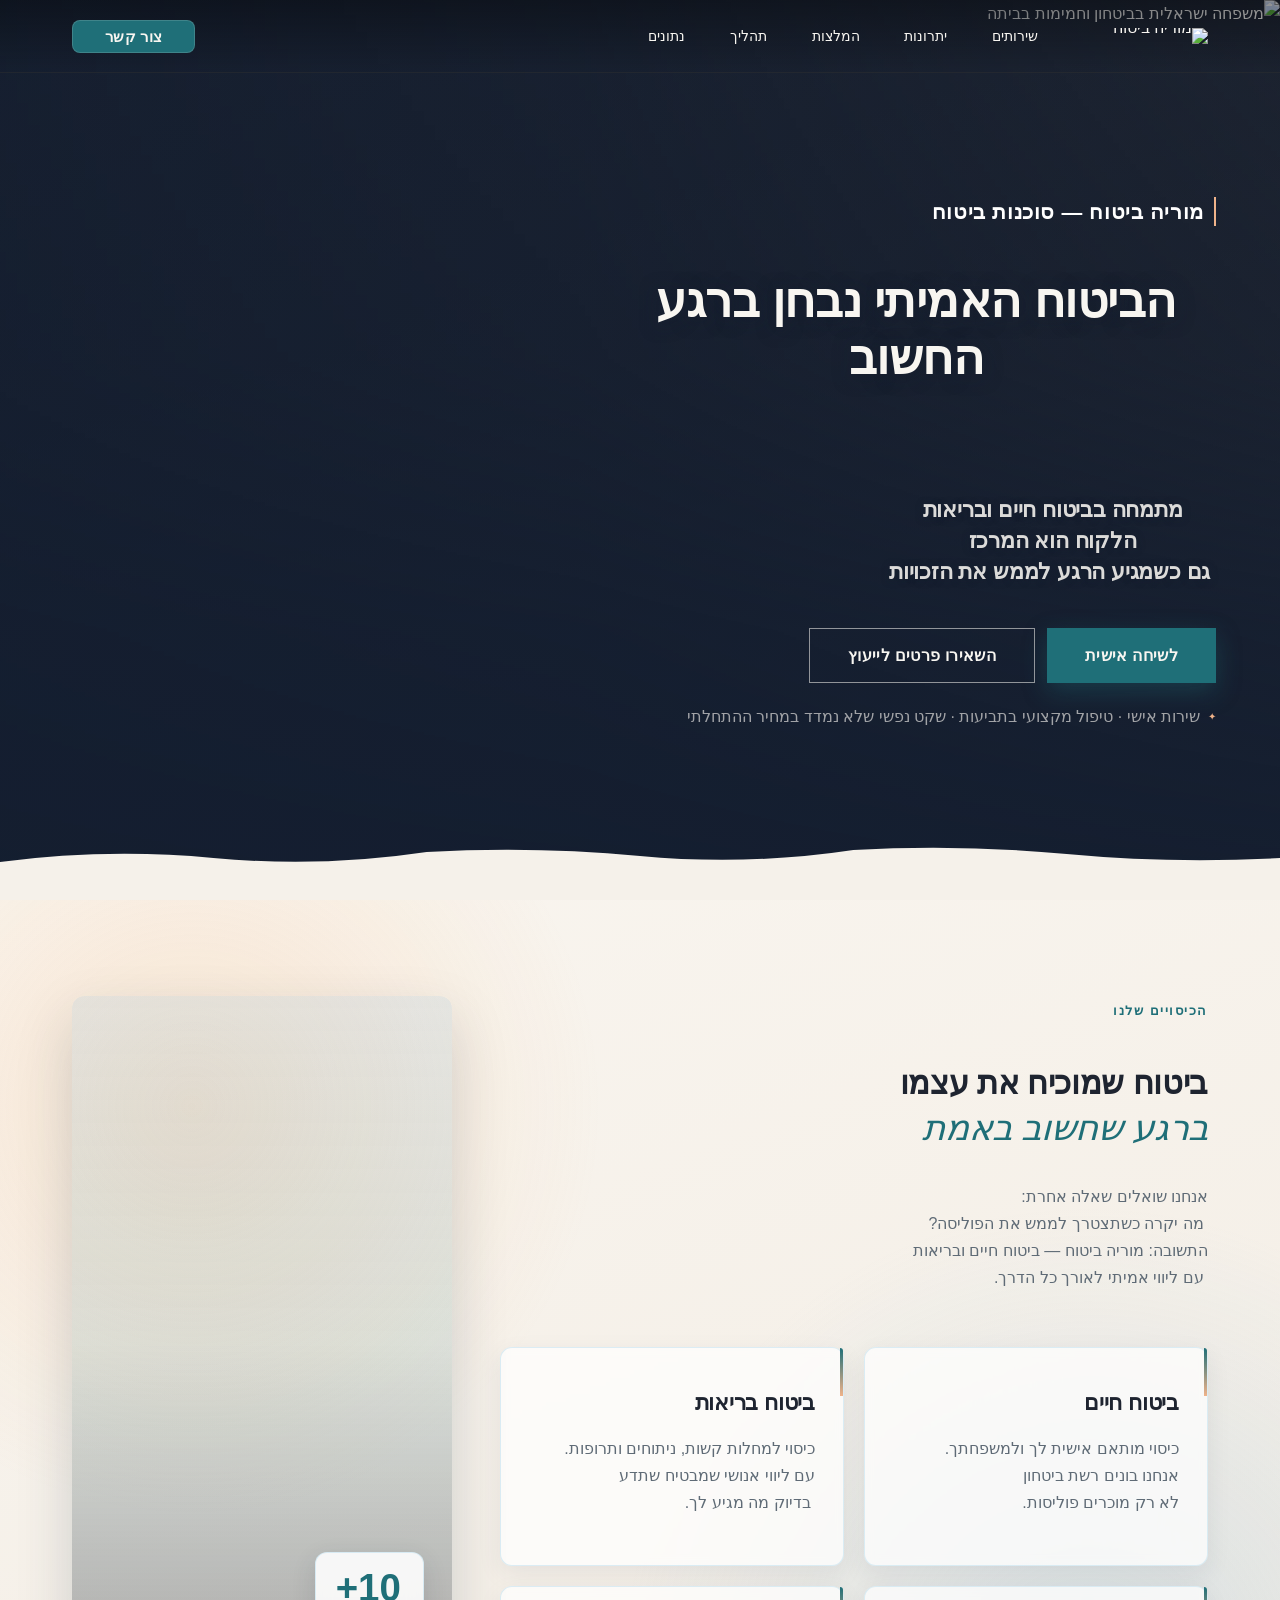
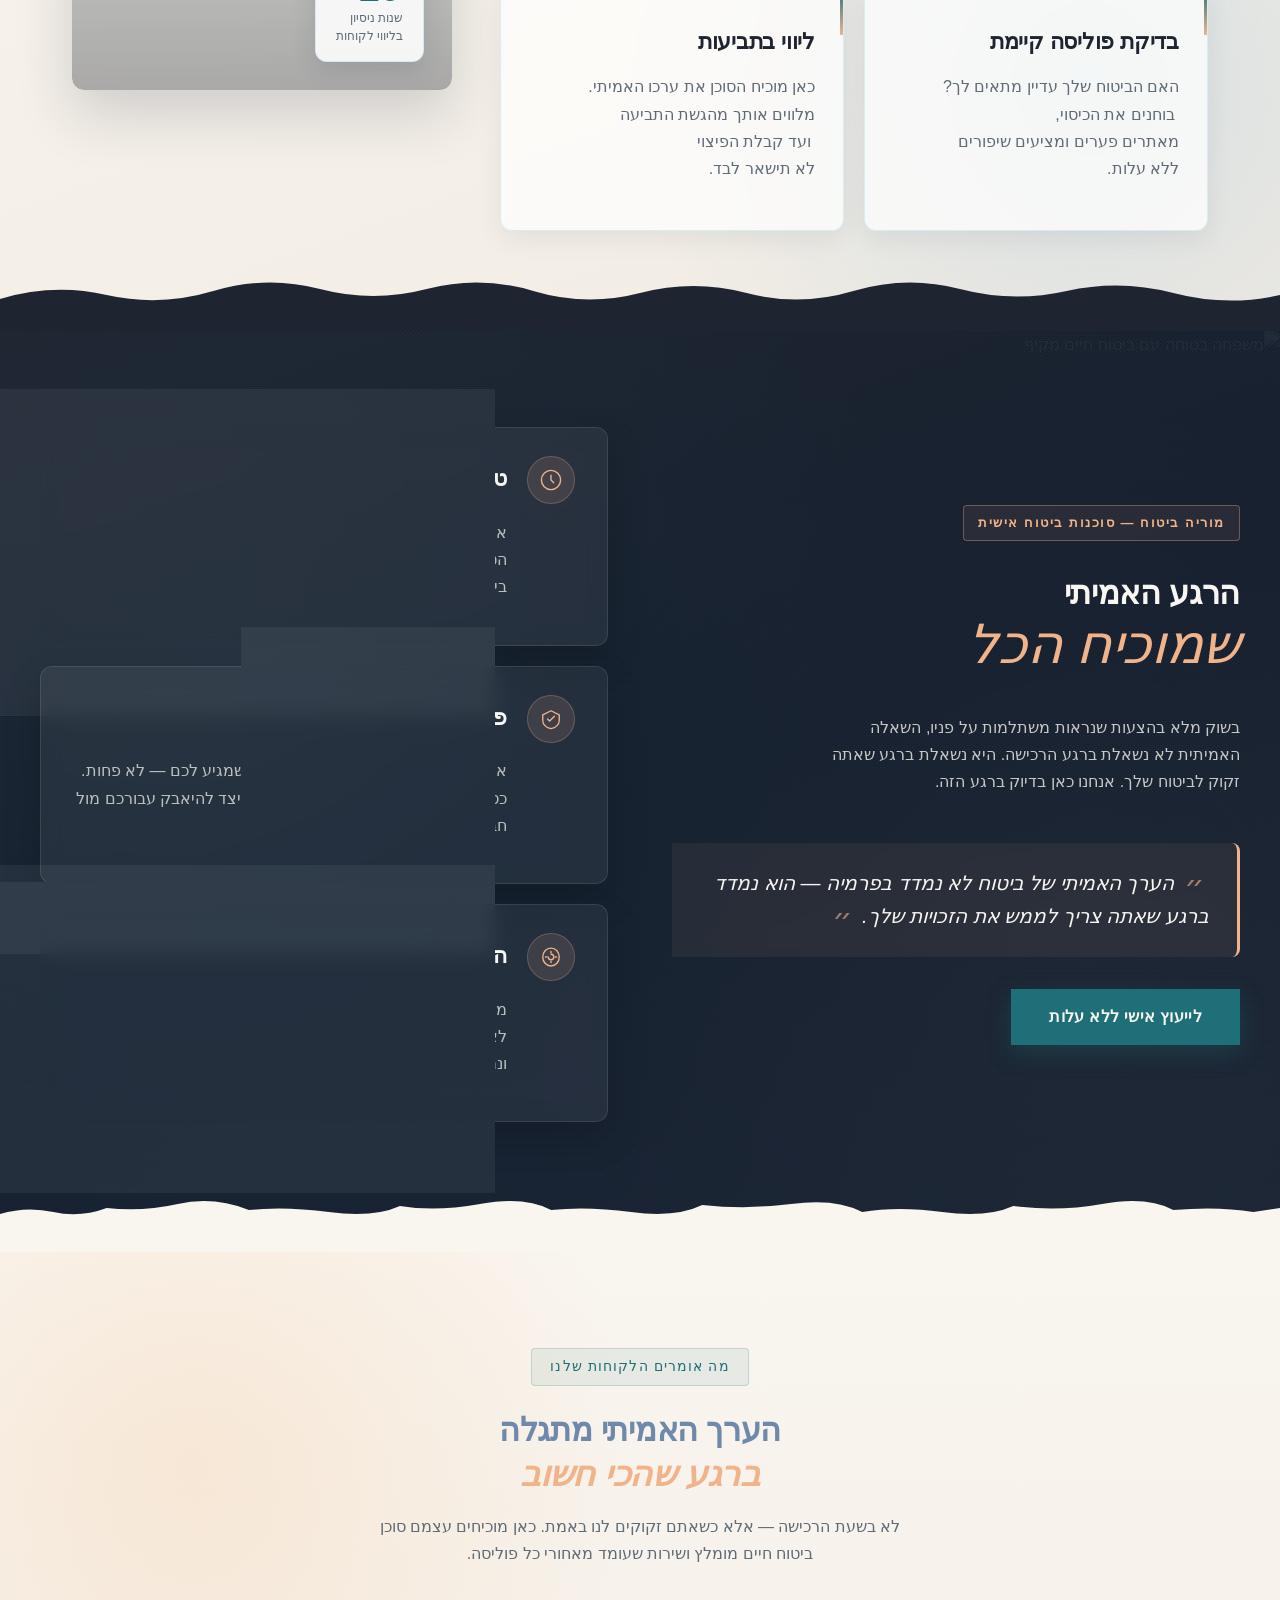
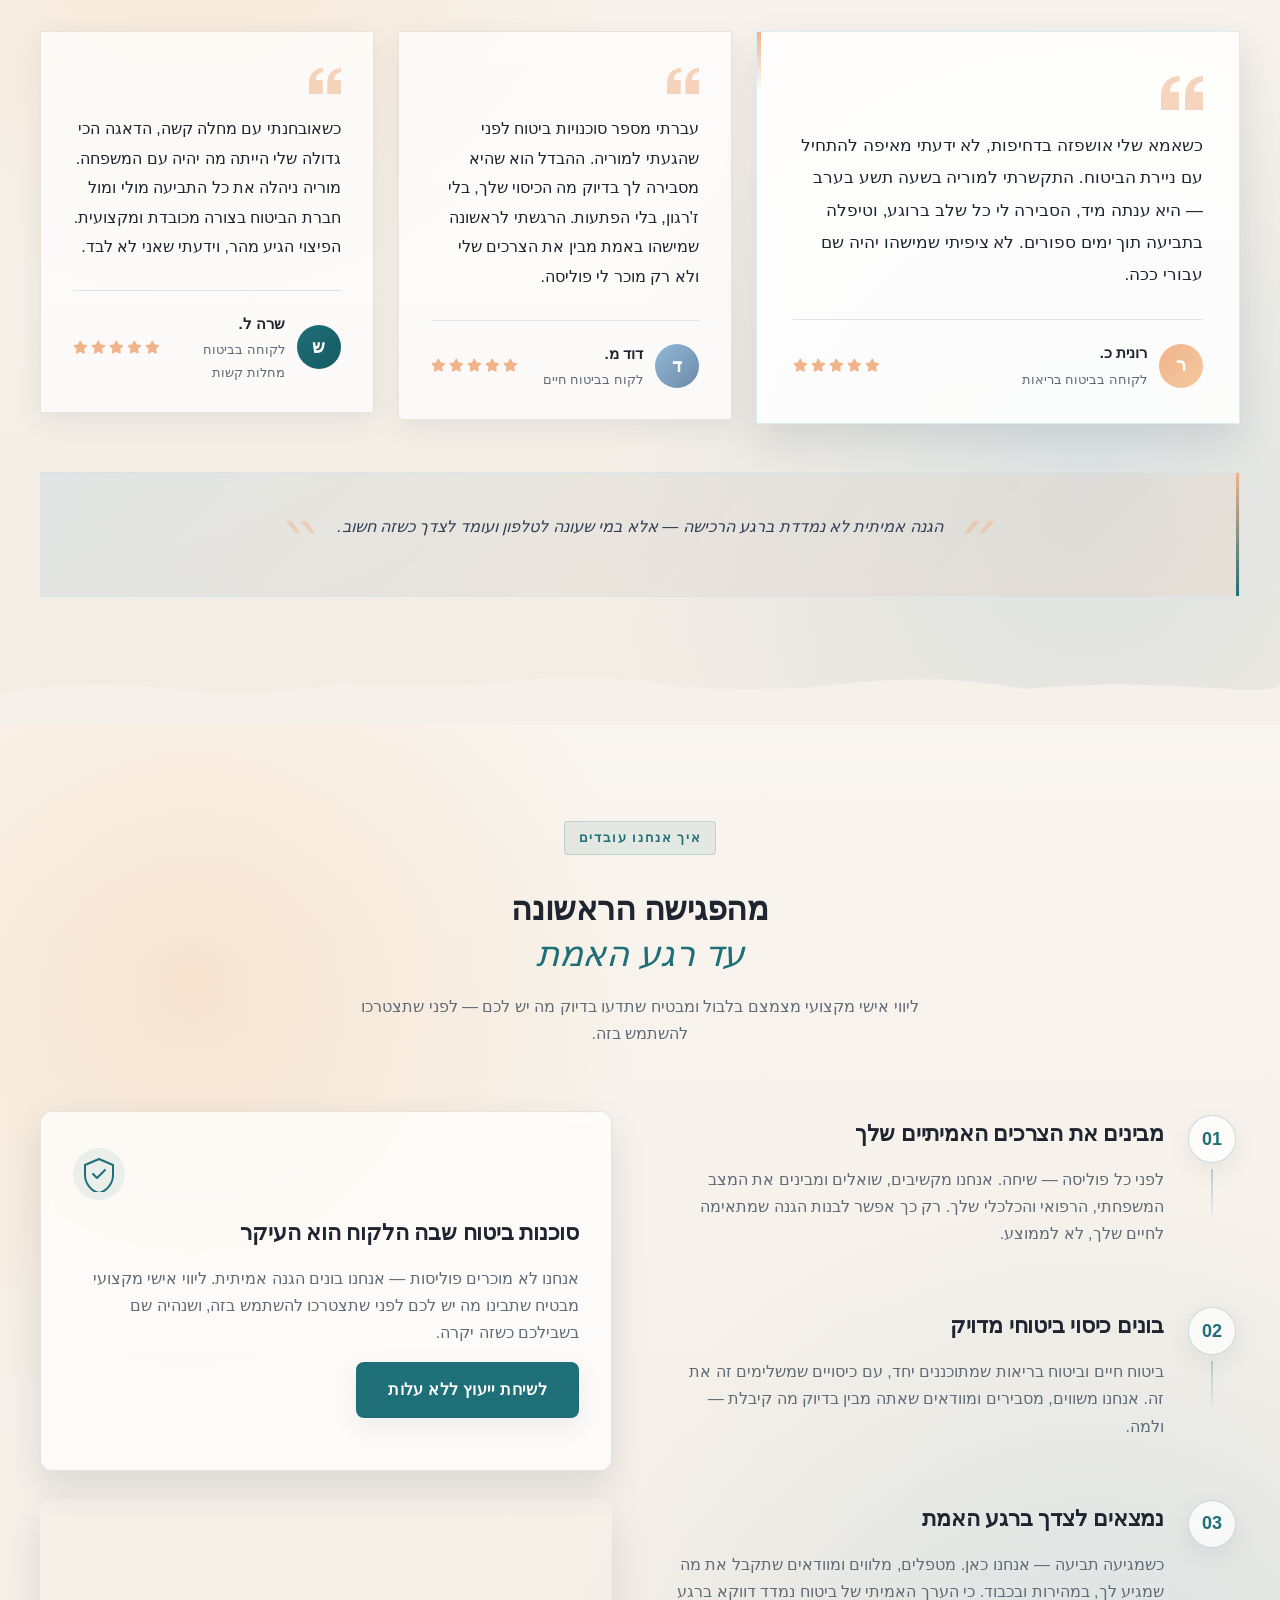
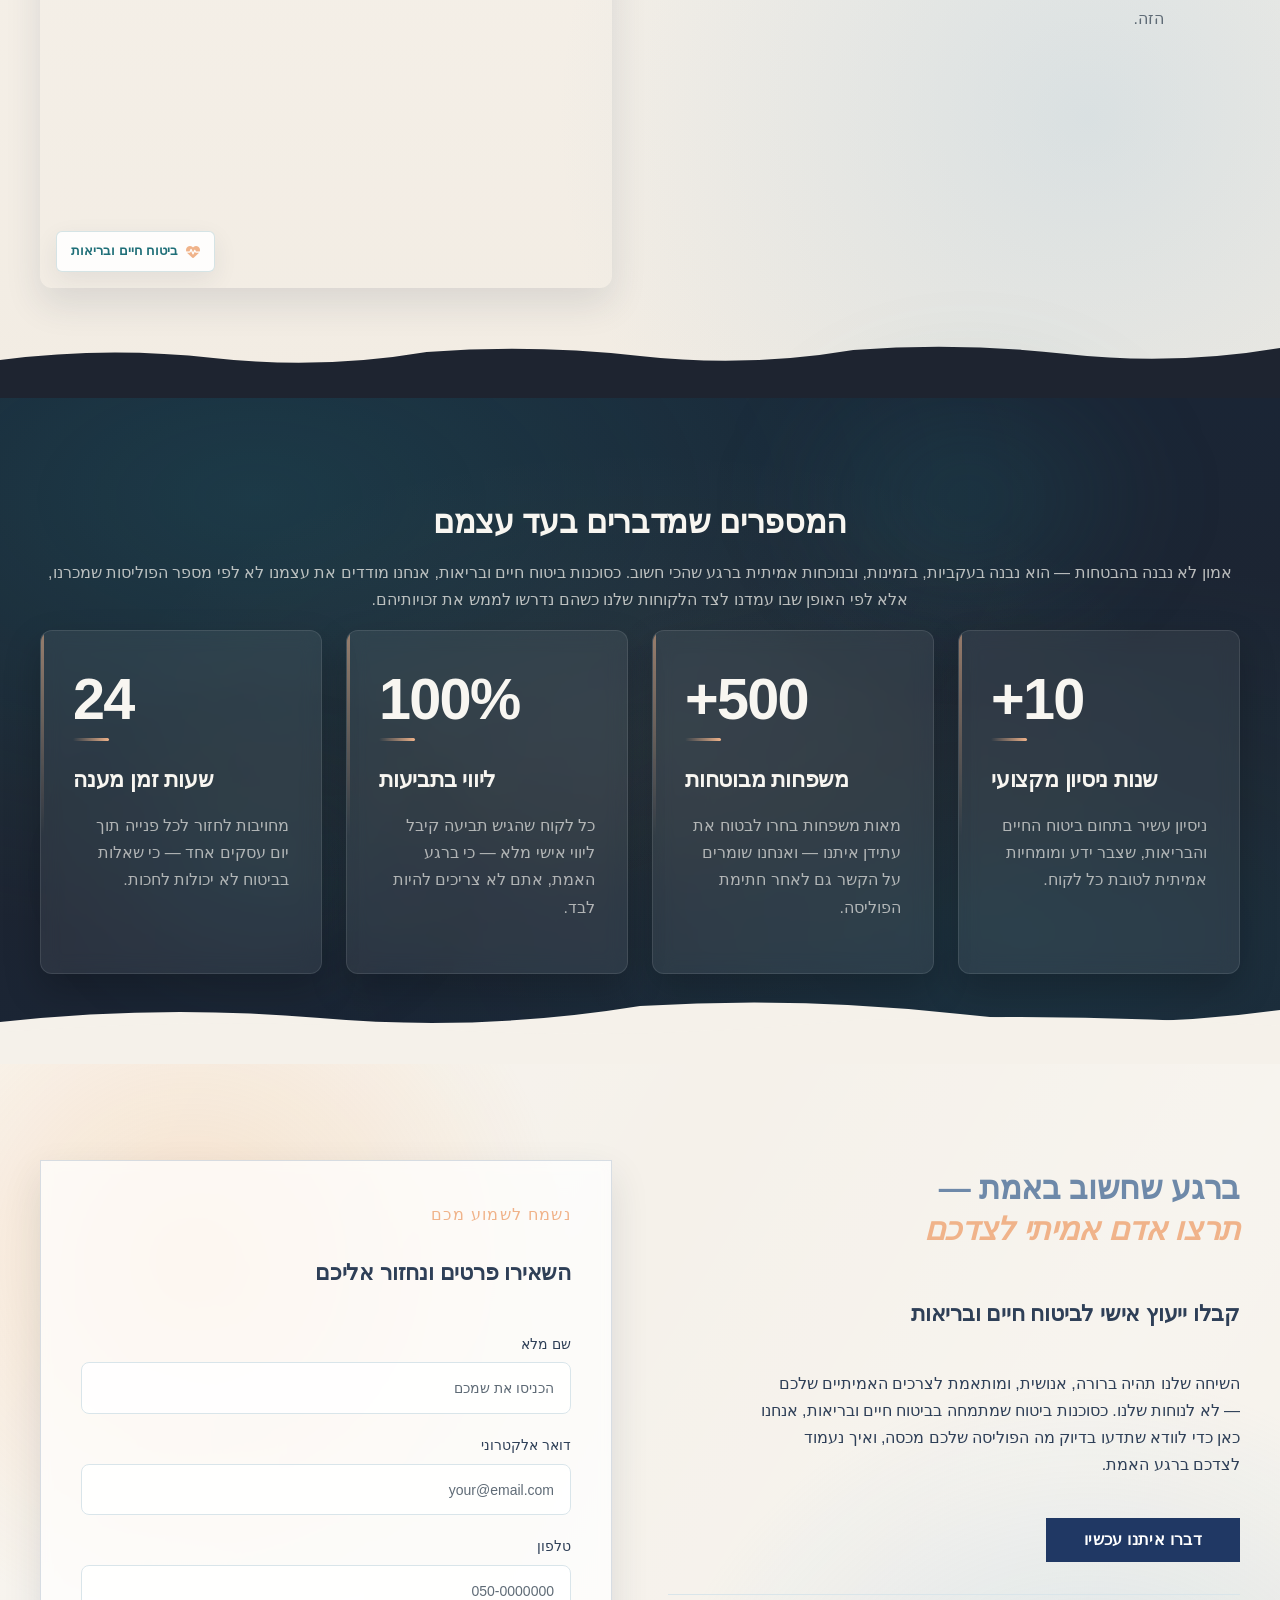
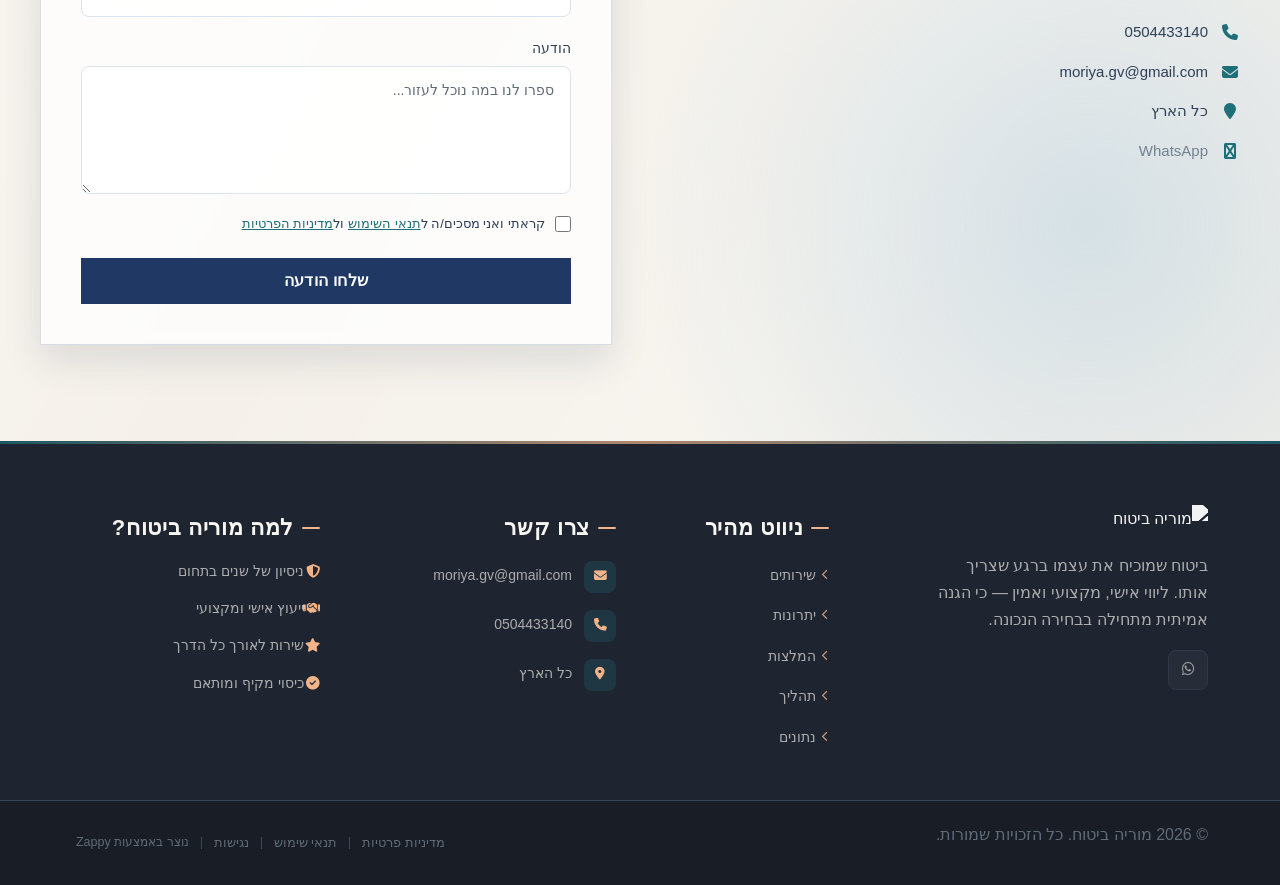
==== commit ab04393e: "Background sync: Progressive GitHub Sync" ====
--- a/index.html
+++ b/index.html
@@ -852,16 +852,13 @@
 
         <article class="index-services-card" data-grid-item-index="2">
           <h3 class="index-services-card-title">בדיקת פוליסה קיימת</h3>
-          <p >האם הביטוח שלך עדיין מתאים לך?
-בוחנים את הכיסוי, מאתרים פערים
-ומציעים שיפורים — ללא עלות.</p>
+          <p >האם הביטוח שלך עדיין מתאים לך?<br>&nbsp;בוחנים את הכיסוי,&nbsp;<br>מאתרים פערים
+ומציעים שיפורים&nbsp;<br>ללא עלות.</p>
         </article>
 
         <article class="index-services-card" data-grid-item-index="3">
           <h3 class="index-services-card-title">ליווי בתביעות</h3>
-          <p>כאן מוכיח הסוכן את ערכו האמיתי.
-מלווים אותך מהגשת התביעה
-ועד קבלת הפיצוי — לא תישאר לבד.</p>
+          <p >כאן מוכיח הסוכן את ערכו האמיתי.&nbsp;<br>מלווים אותך מהגשת התביעה<br>&nbsp;ועד קבלת הפיצוי&nbsp;<br>לא תישאר לבד.</p>
         </article>
 
       </div>
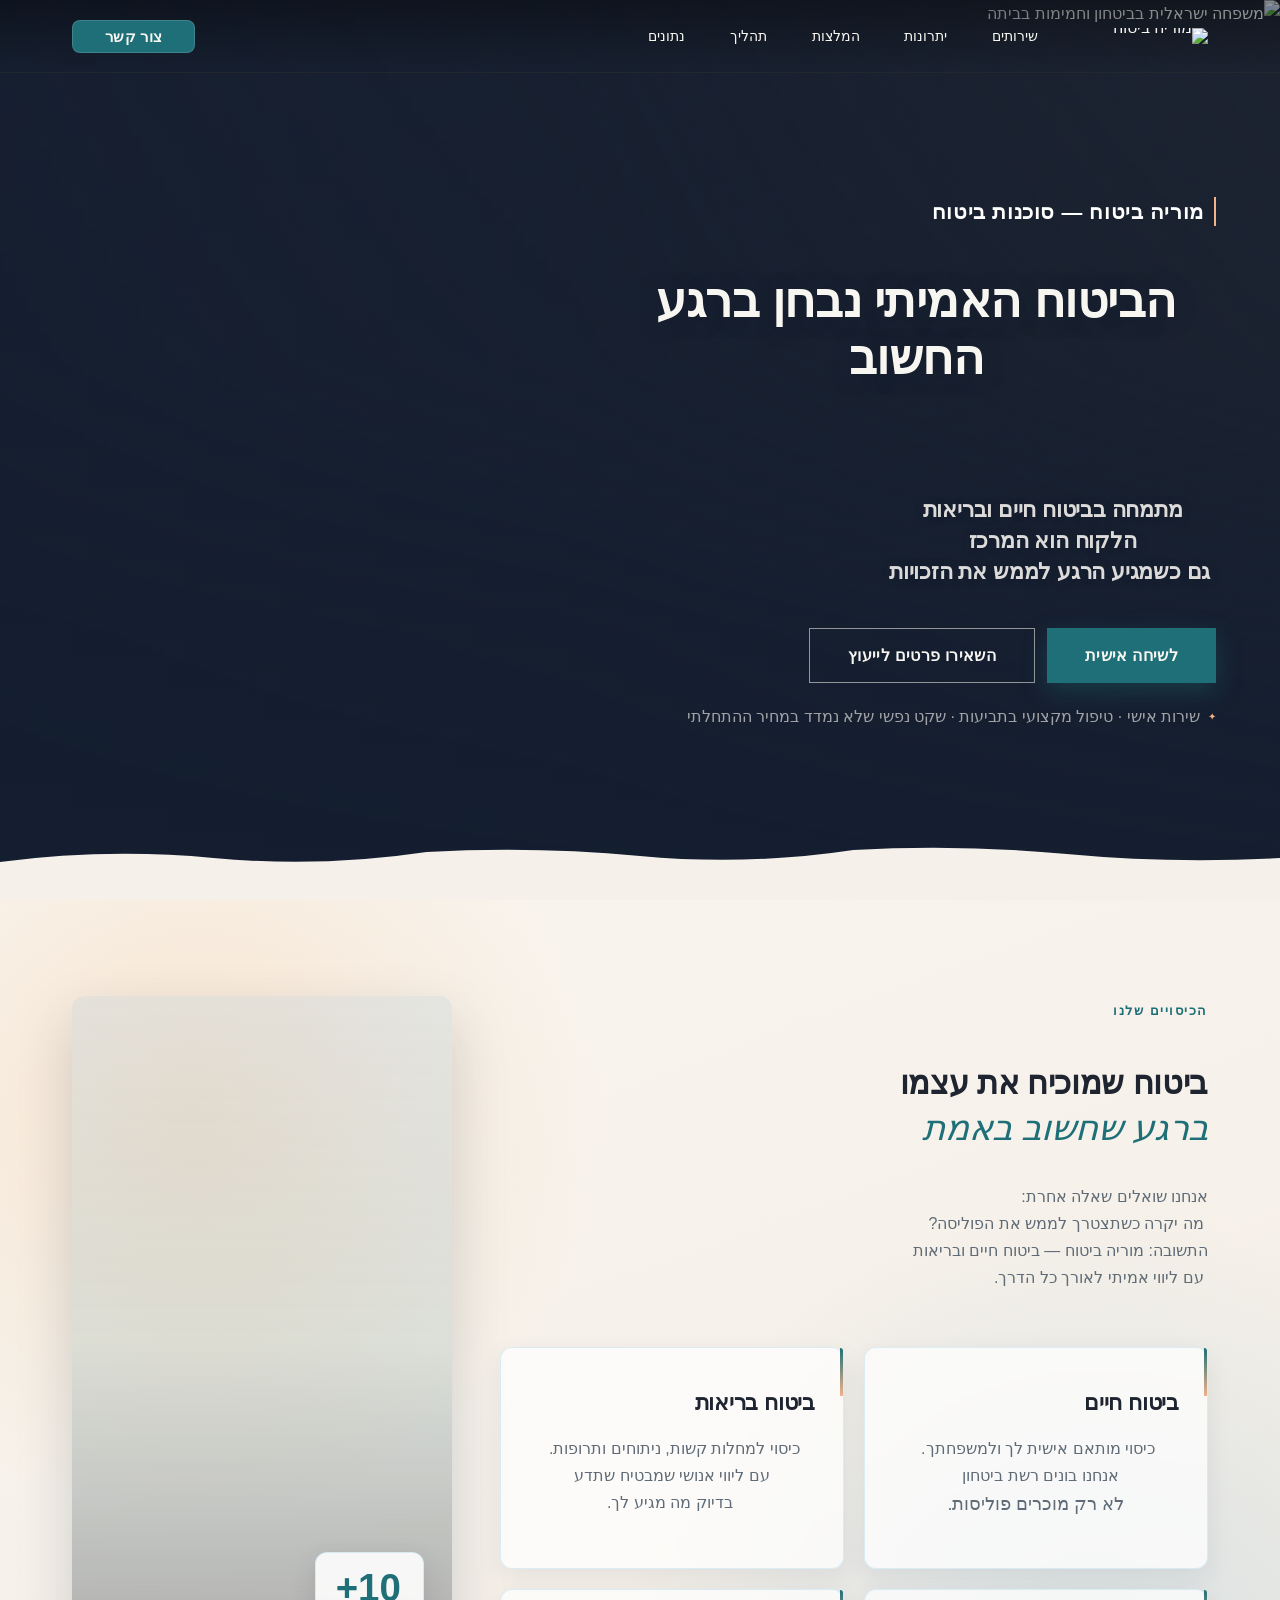
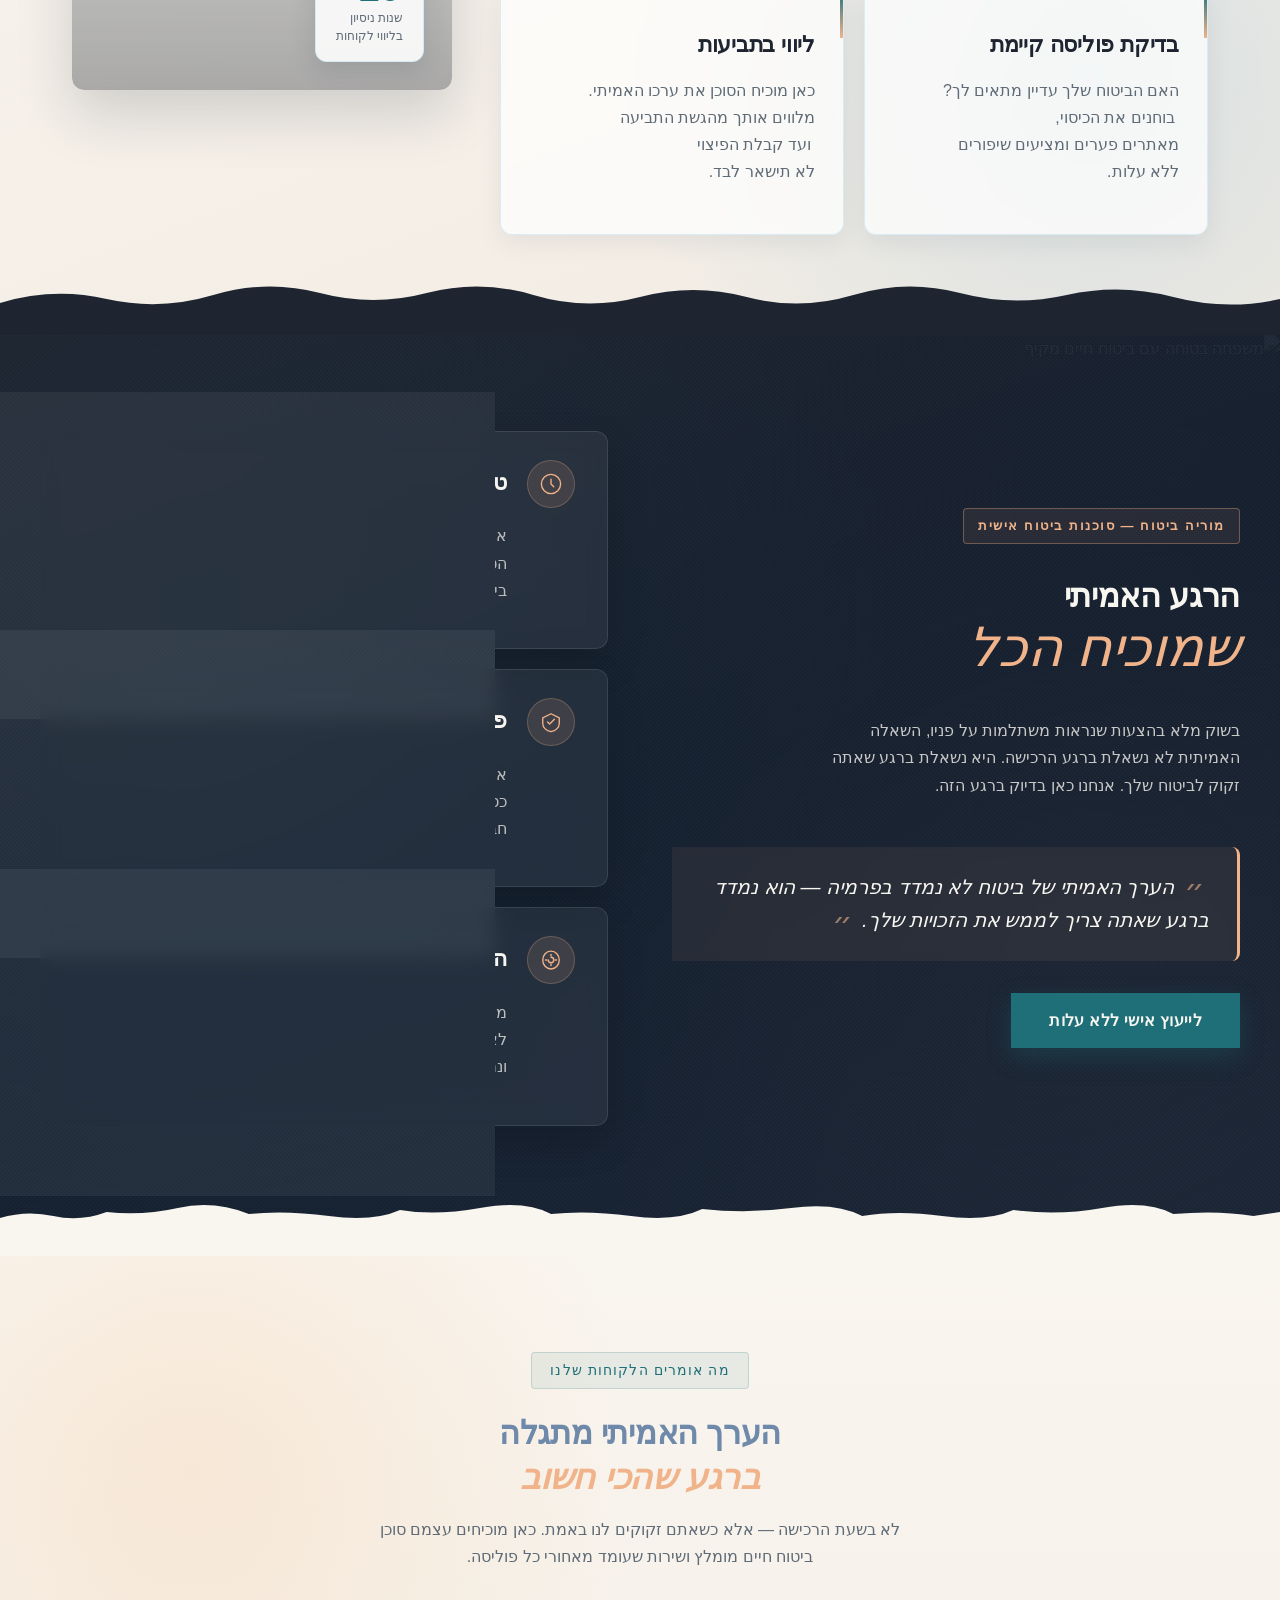
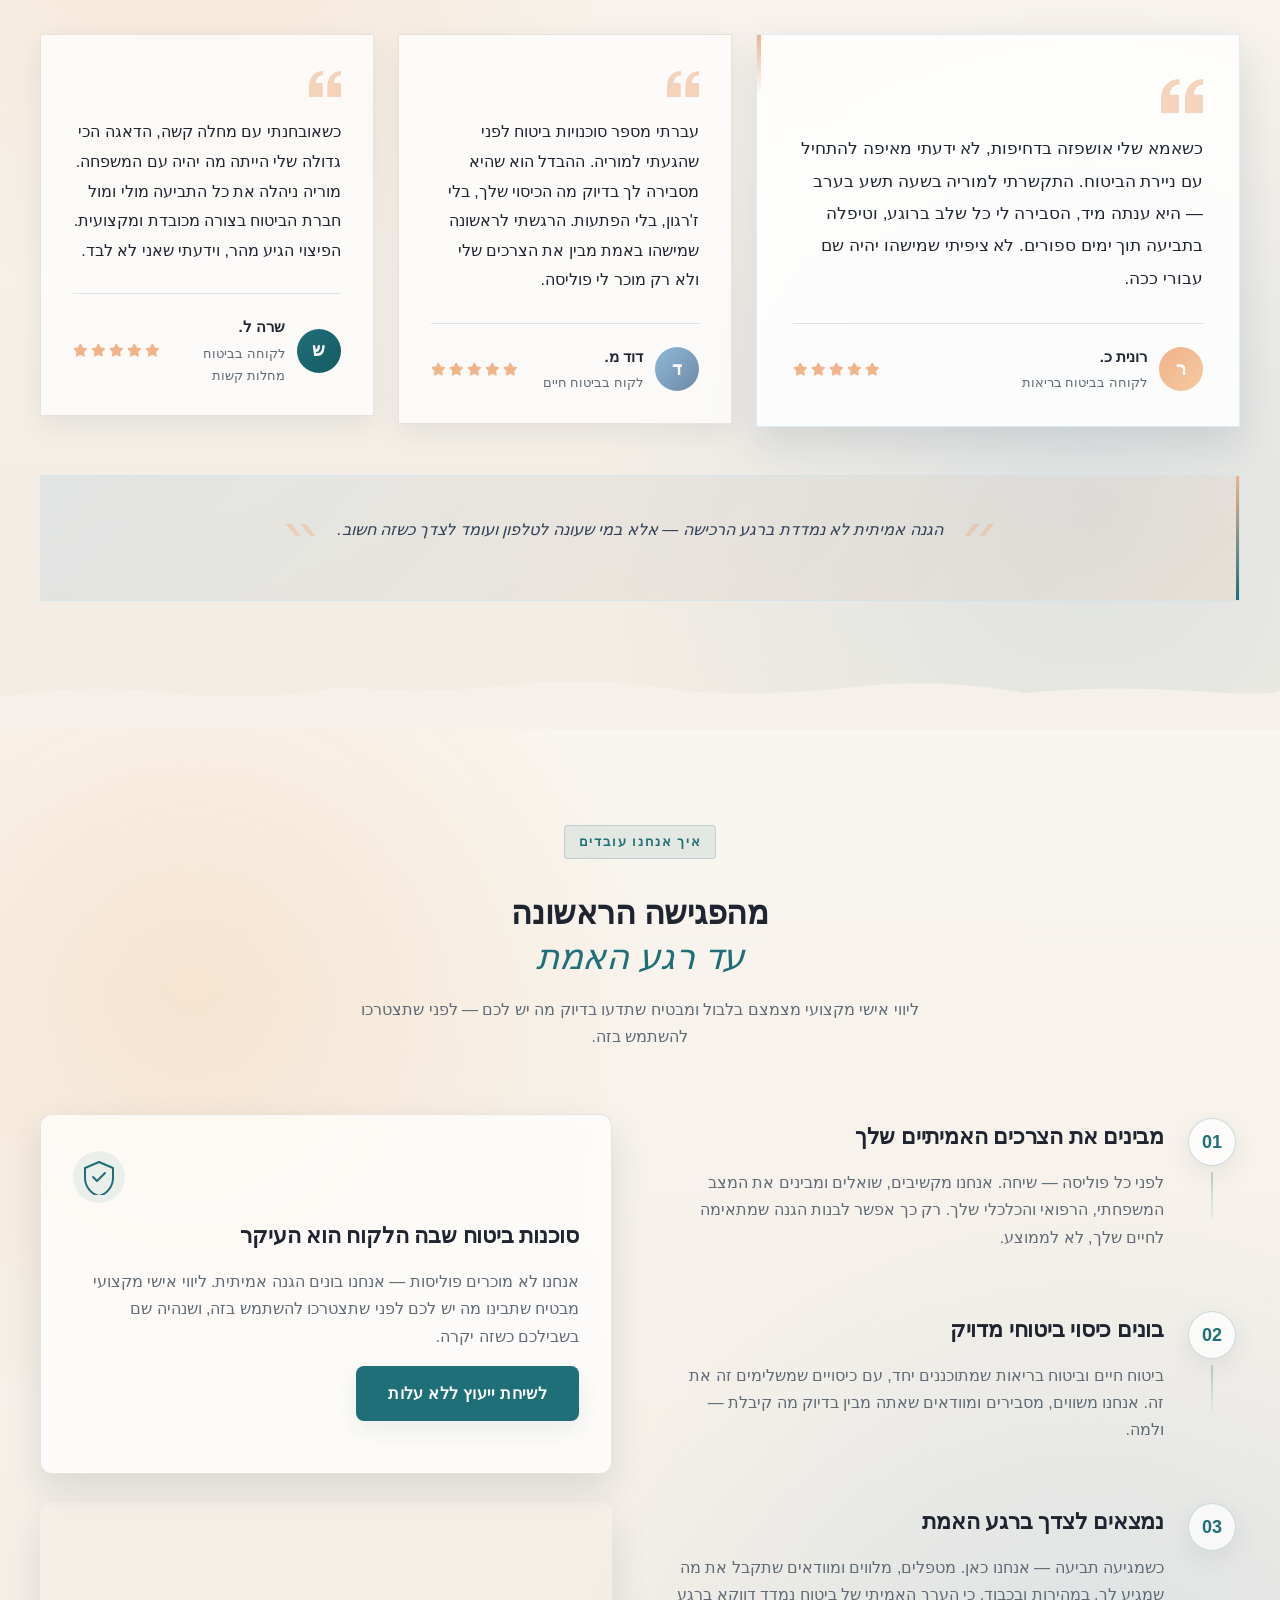
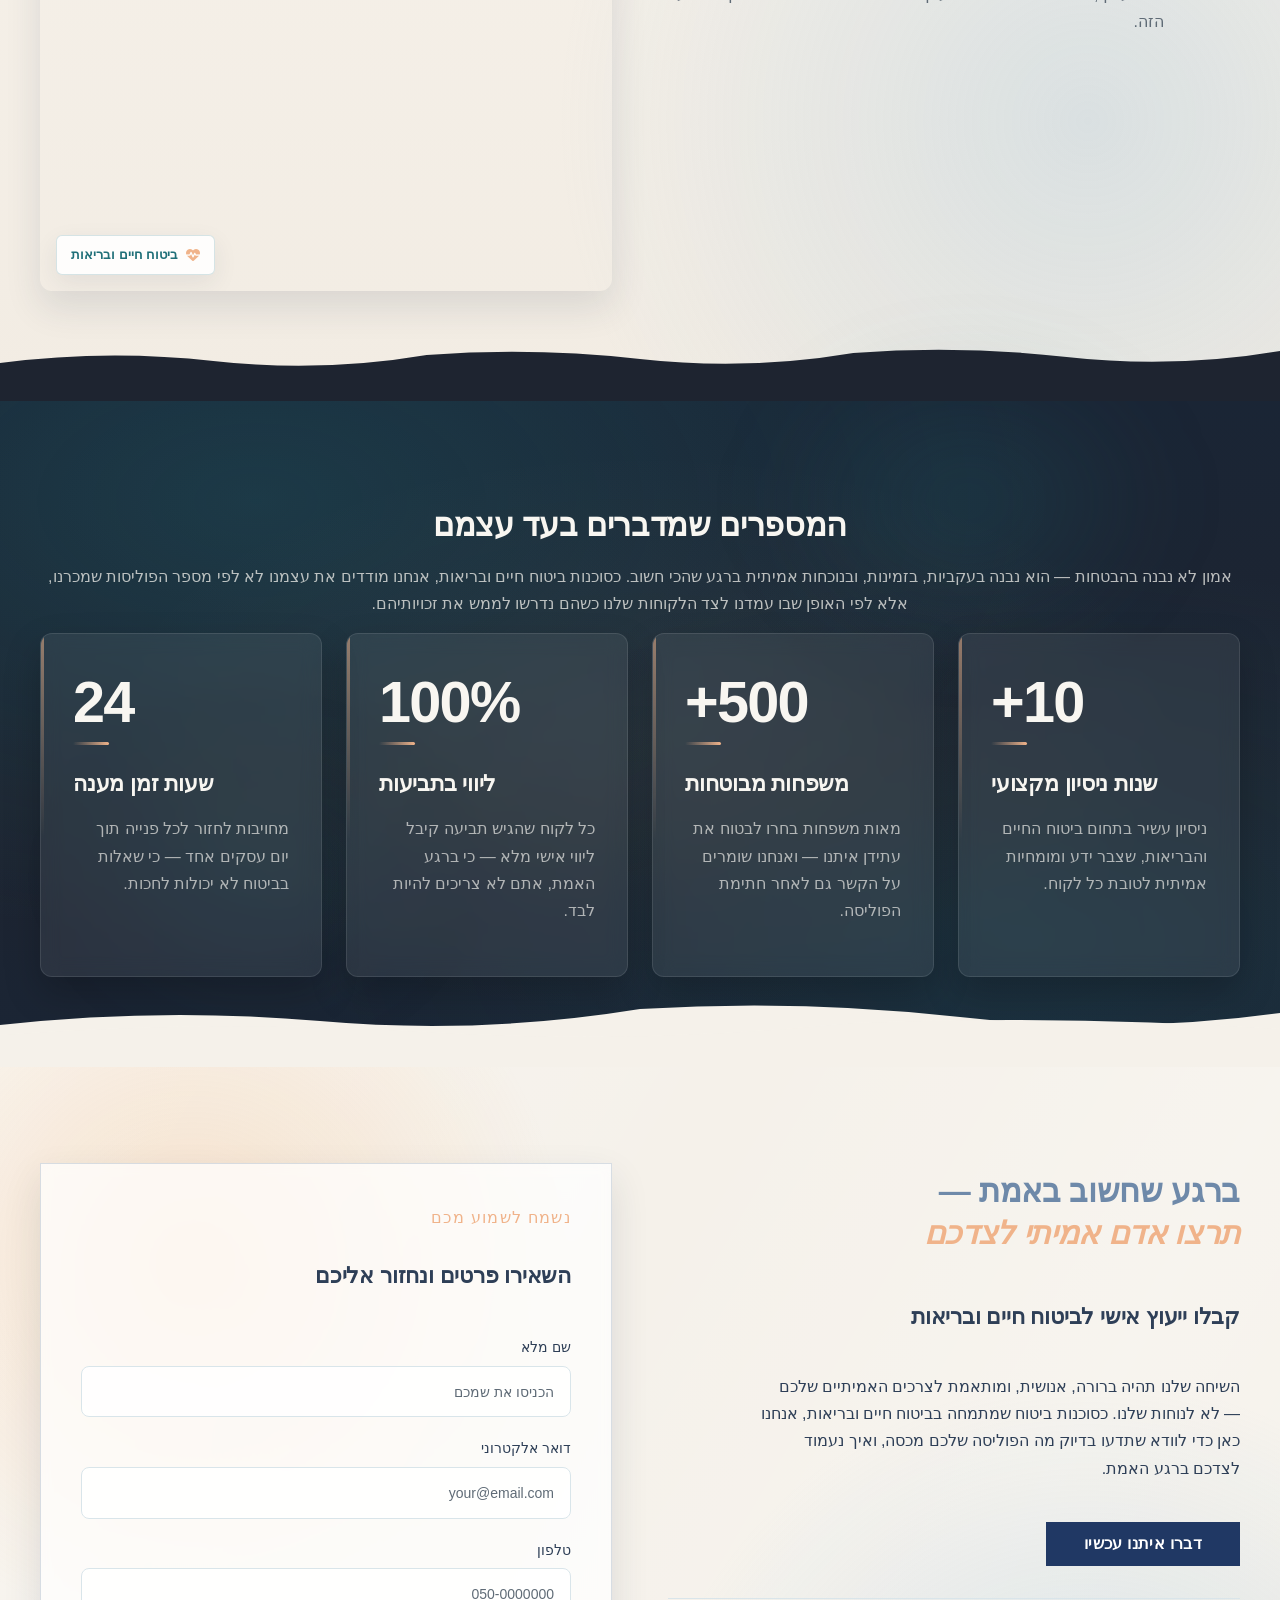
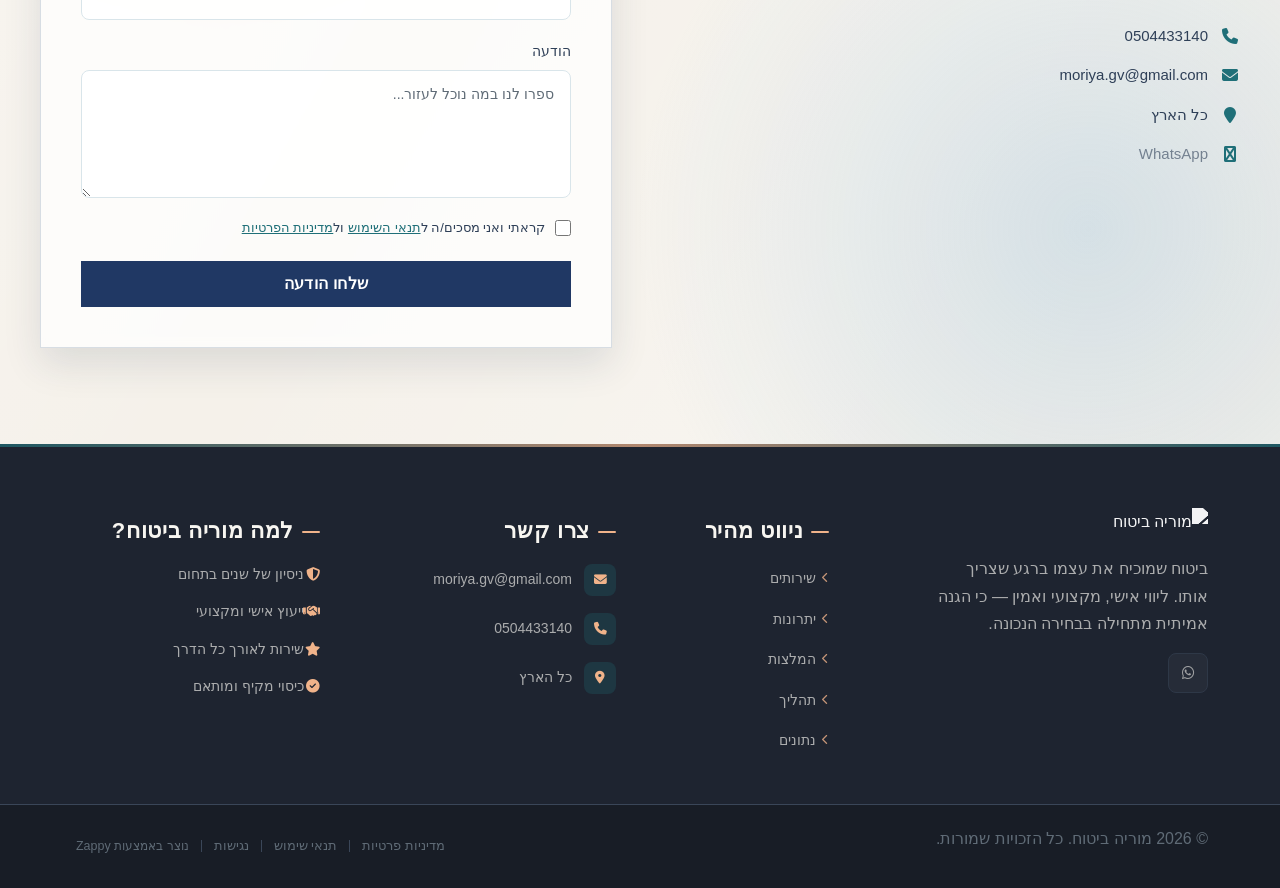
==== commit ad464048: "Background sync: Progressive GitHub Sync" ====
--- a/index.html
+++ b/index.html
@@ -842,12 +842,12 @@
 
         <article class="index-services-card" data-grid-item-index="0">
           <h3 class="index-services-card-title">ביטוח חיים</h3>
-          <p >כיסוי מותאם אישית לך ולמשפחתך.&nbsp;<br>אנחנו בונים רשת ביטחון&nbsp;&nbsp;<br>לא רק מוכרים פוליסות.</p>
+          <p style="text-align: center;">כיסוי מותאם אישית לך ולמשפחתך.&nbsp;<br>אנחנו בונים רשת ביטחון&nbsp;&nbsp;<br><span style="font-size: clamp(14px, 4vw, 18px);">לא רק מוכרים פוליסות.</span></p>
         </article>
 
         <article class="index-services-card" data-grid-item-index="1">
           <h3 class="index-services-card-title">ביטוח בריאות</h3>
-          <p >כיסוי למחלות קשות, ניתוחים ותרופות.&nbsp;<br>עם ליווי אנושי שמבטיח שתדע<br>&nbsp;בדיוק מה מגיע לך.</p>
+          <p style="outline: none; text-align: center;">כיסוי למחלות קשות, ניתוחים ותרופות.&nbsp;<br>עם ליווי אנושי שמבטיח שתדע<br>&nbsp;בדיוק מה מגיע לך.</p>
         </article>
 
         <article class="index-services-card" data-grid-item-index="2">
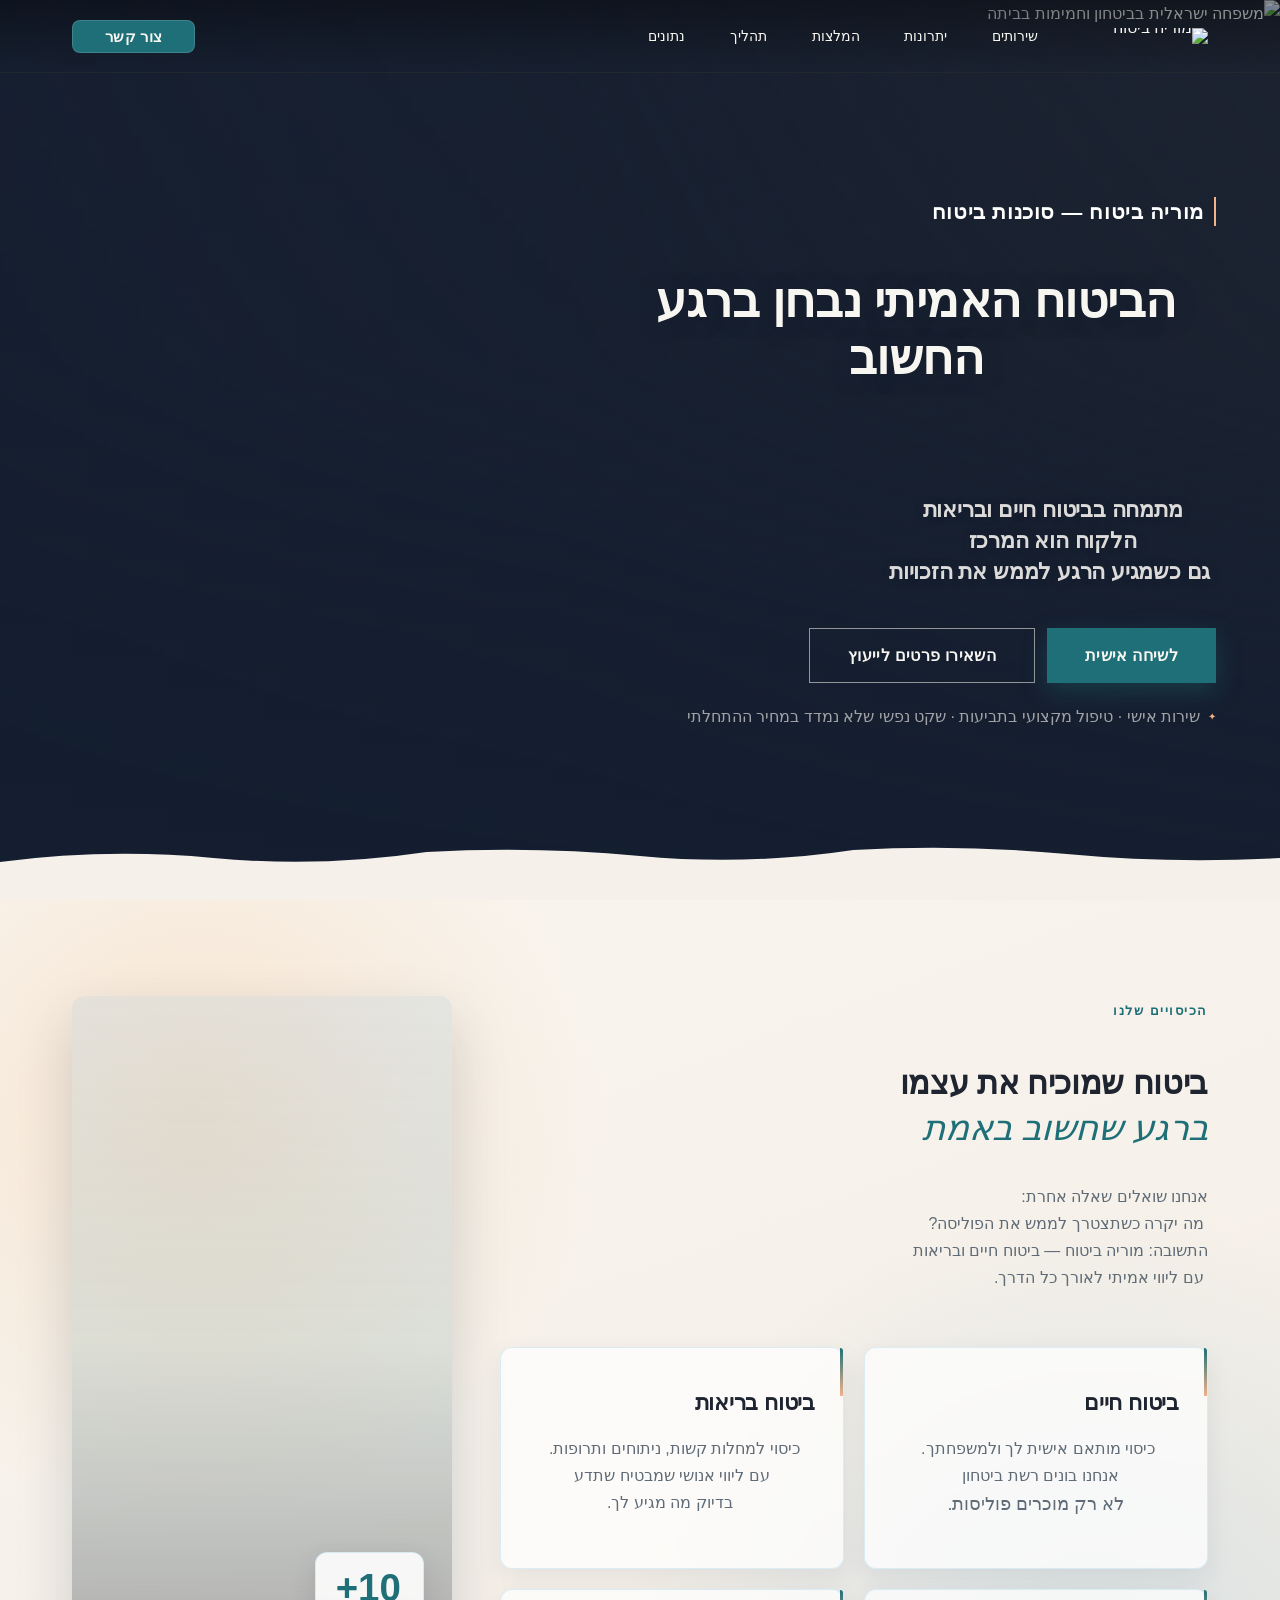
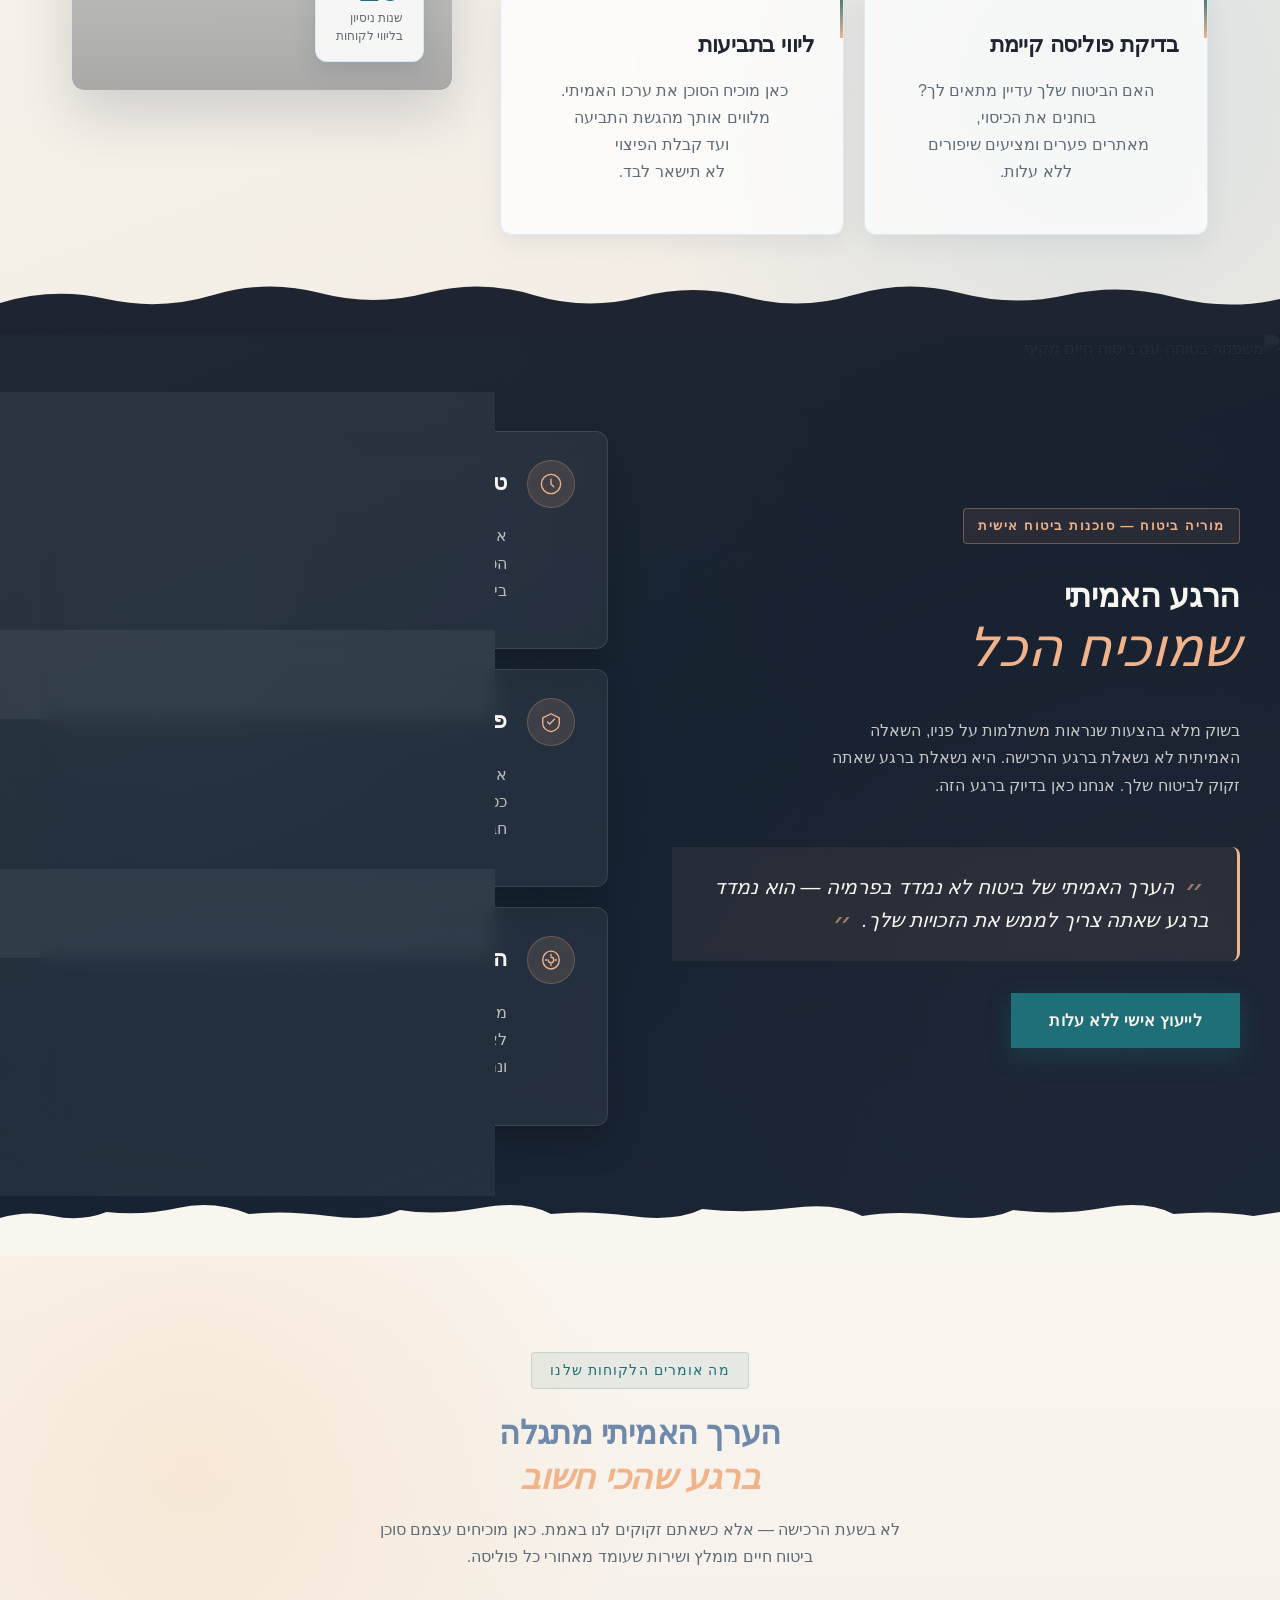
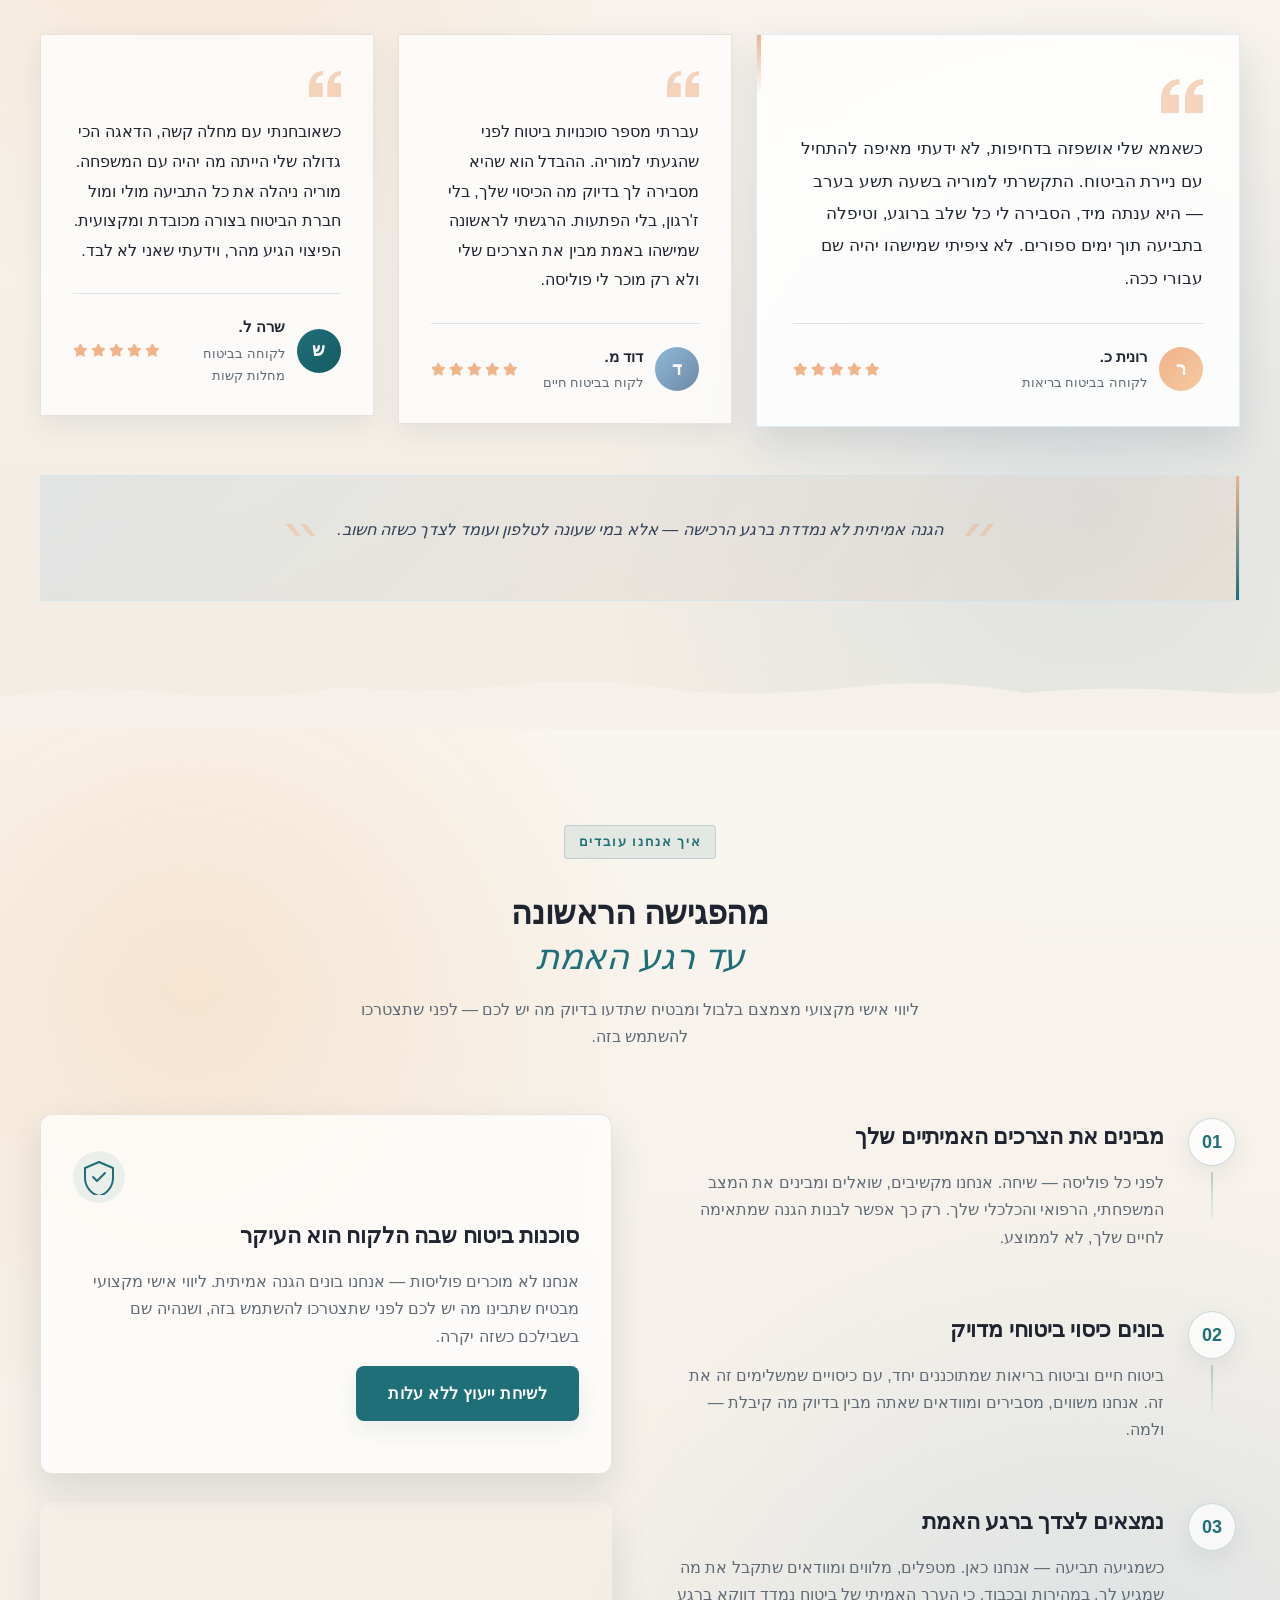
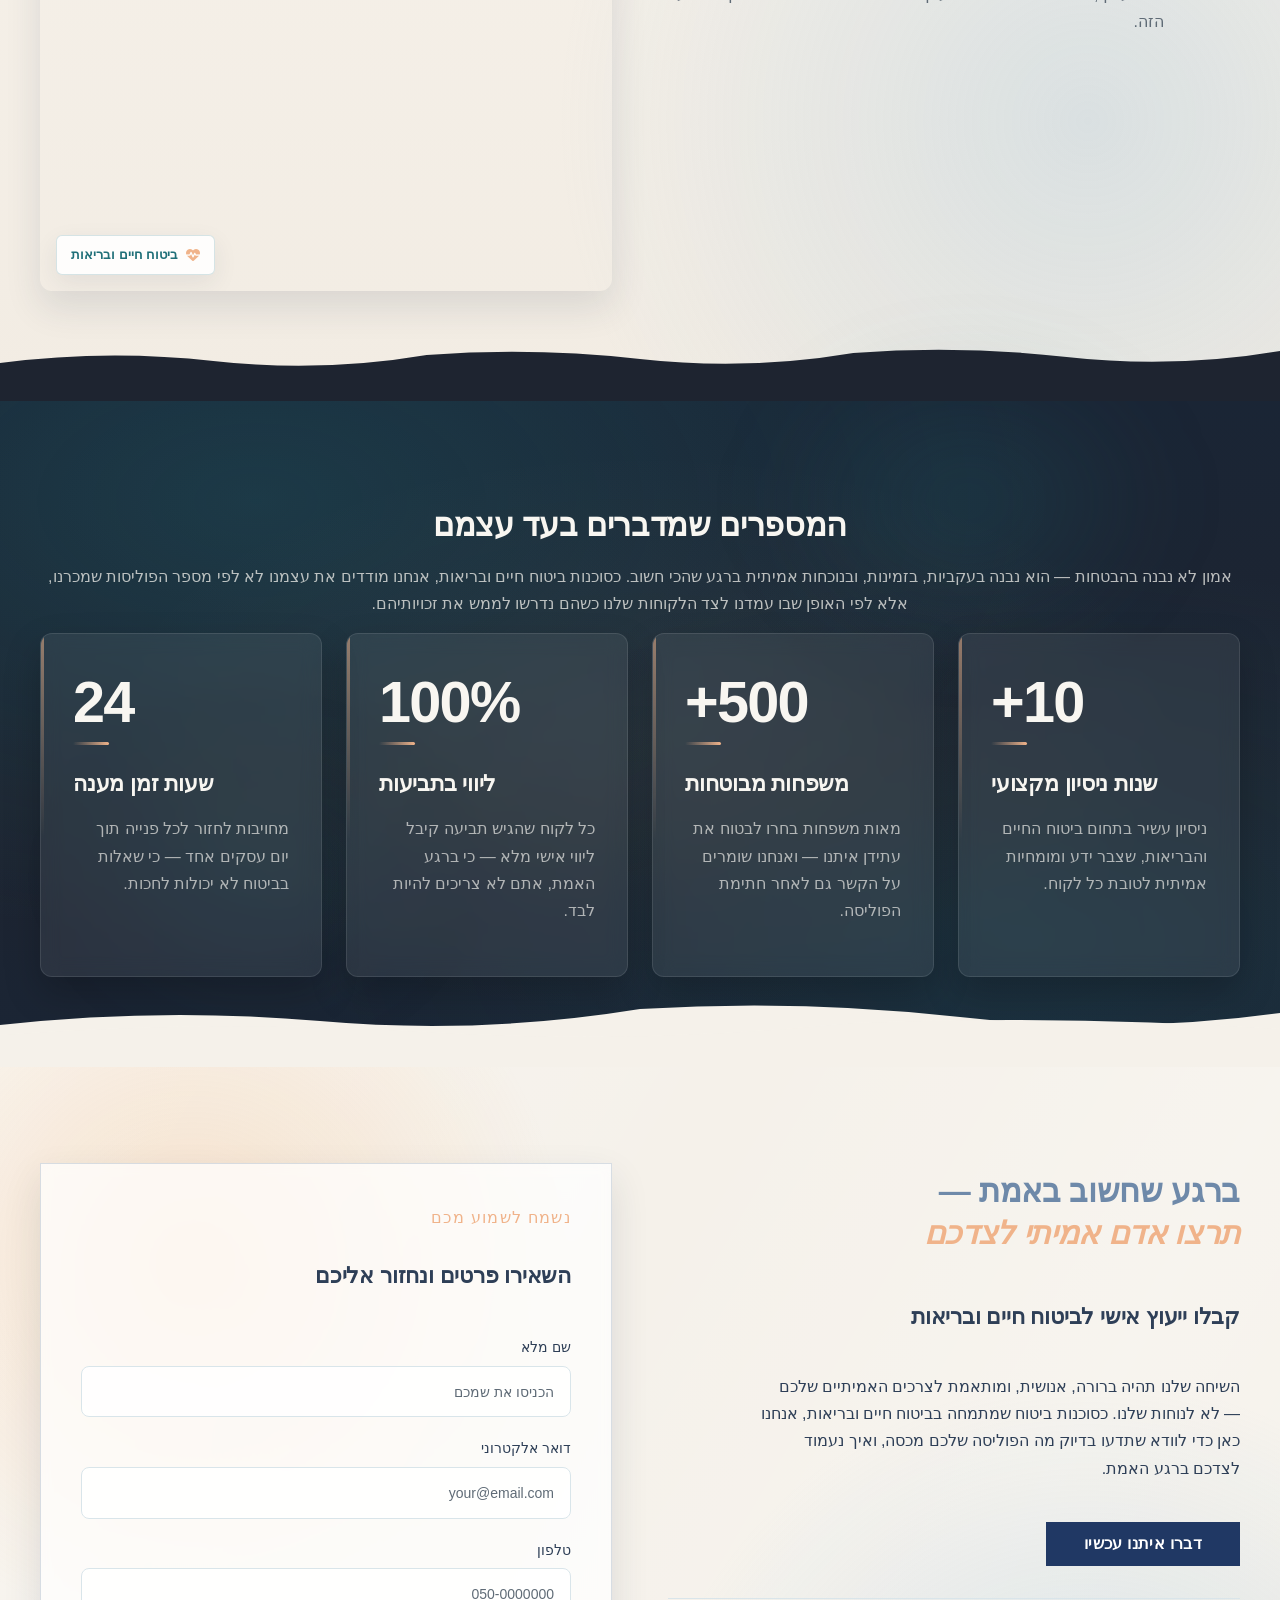
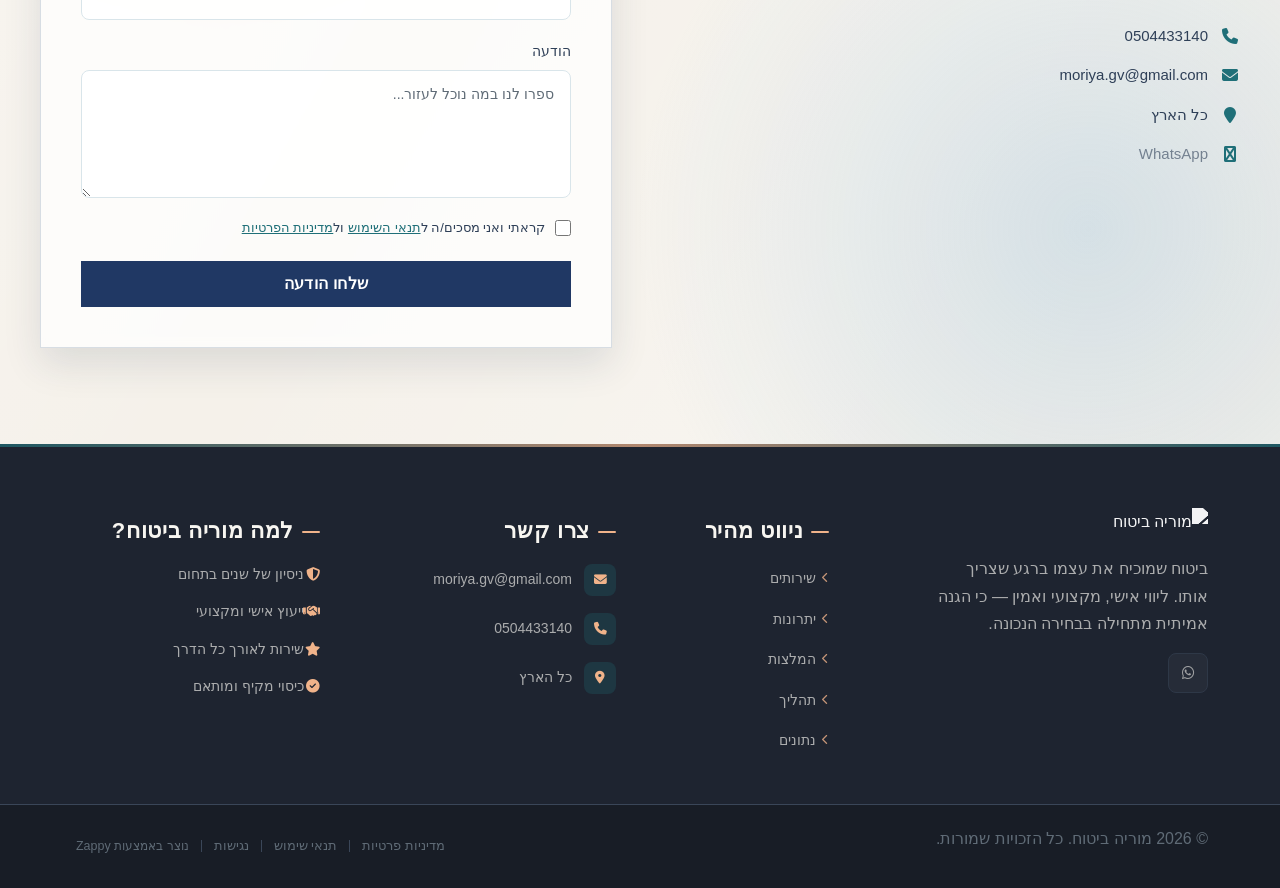
==== commit 0214648f: "Background sync: Progressive GitHub Sync" ====
--- a/index.html
+++ b/index.html
@@ -847,18 +847,18 @@
 
         <article class="index-services-card" data-grid-item-index="1">
           <h3 class="index-services-card-title">ביטוח בריאות</h3>
-          <p style="outline: none; text-align: center;">כיסוי למחלות קשות, ניתוחים ותרופות.&nbsp;<br>עם ליווי אנושי שמבטיח שתדע<br>&nbsp;בדיוק מה מגיע לך.</p>
+          <p style="text-align: center;">כיסוי למחלות קשות, ניתוחים ותרופות.&nbsp;<br>עם ליווי אנושי שמבטיח שתדע<br>&nbsp;בדיוק מה מגיע לך.</p>
         </article>
 
         <article class="index-services-card" data-grid-item-index="2">
           <h3 class="index-services-card-title">בדיקת פוליסה קיימת</h3>
-          <p >האם הביטוח שלך עדיין מתאים לך?<br>&nbsp;בוחנים את הכיסוי,&nbsp;<br>מאתרים פערים
+          <p style="text-align: center;">האם הביטוח שלך עדיין מתאים לך?<br>&nbsp;בוחנים את הכיסוי,&nbsp;<br>מאתרים פערים
 ומציעים שיפורים&nbsp;<br>ללא עלות.</p>
         </article>
 
         <article class="index-services-card" data-grid-item-index="3">
           <h3 class="index-services-card-title">ליווי בתביעות</h3>
-          <p >כאן מוכיח הסוכן את ערכו האמיתי.&nbsp;<br>מלווים אותך מהגשת התביעה<br>&nbsp;ועד קבלת הפיצוי&nbsp;<br>לא תישאר לבד.</p>
+          <p style="outline: none; text-align: center;">כאן מוכיח הסוכן את ערכו האמיתי.&nbsp;<br>מלווים אותך מהגשת התביעה<br>&nbsp;ועד קבלת הפיצוי&nbsp;<br>לא תישאר לבד.</p>
         </article>
 
       </div>
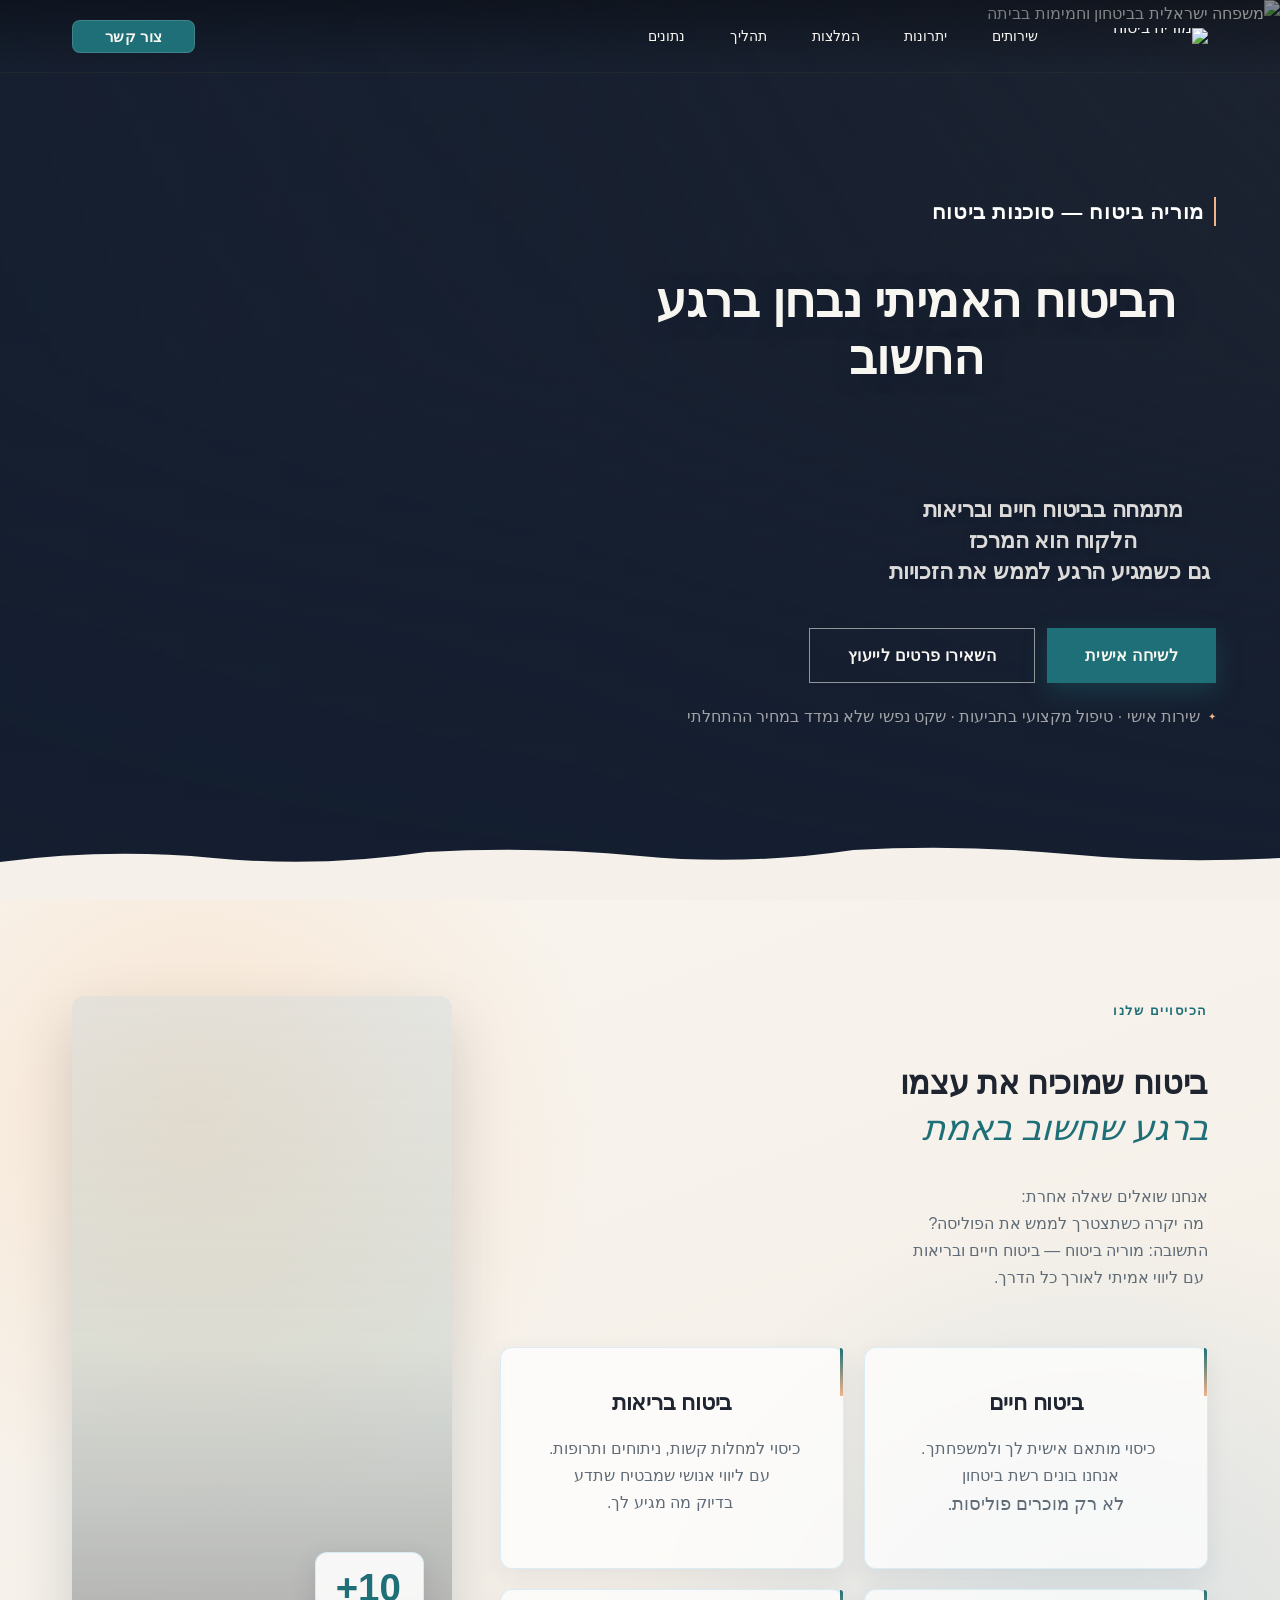
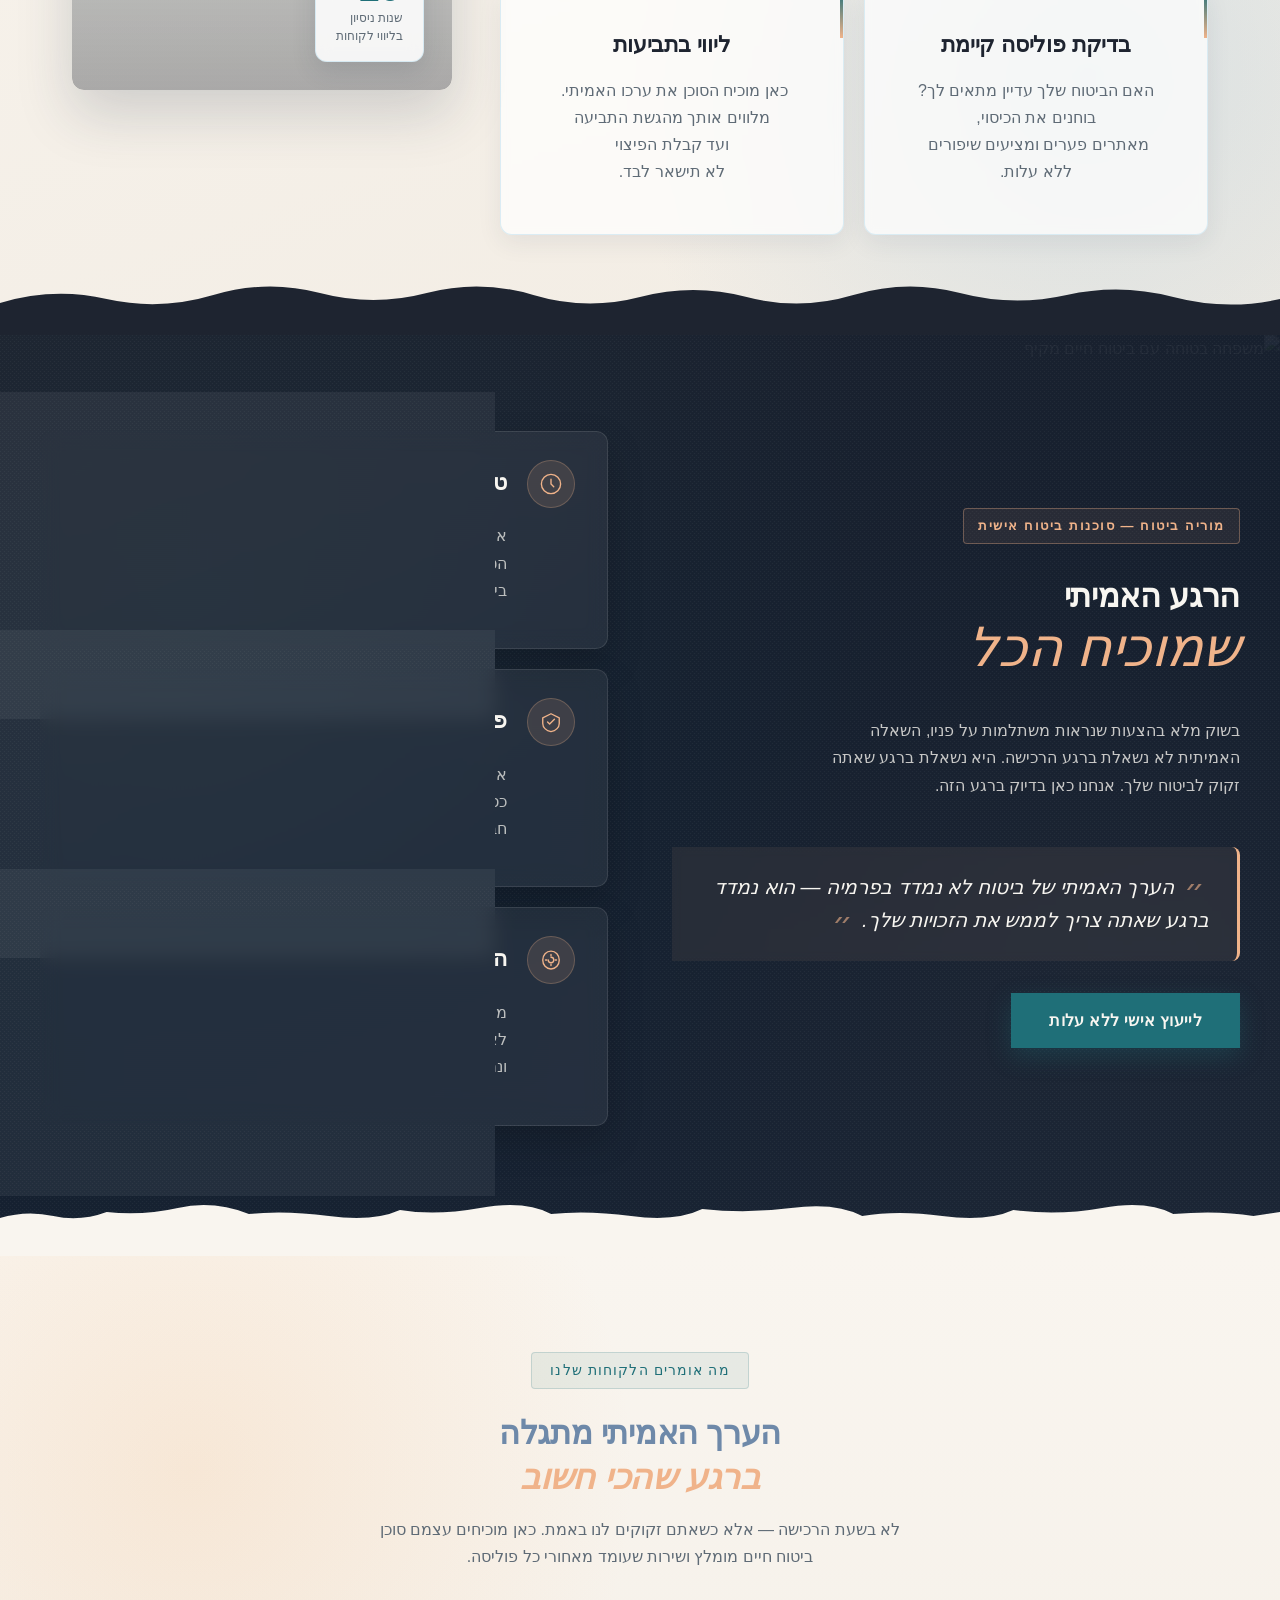
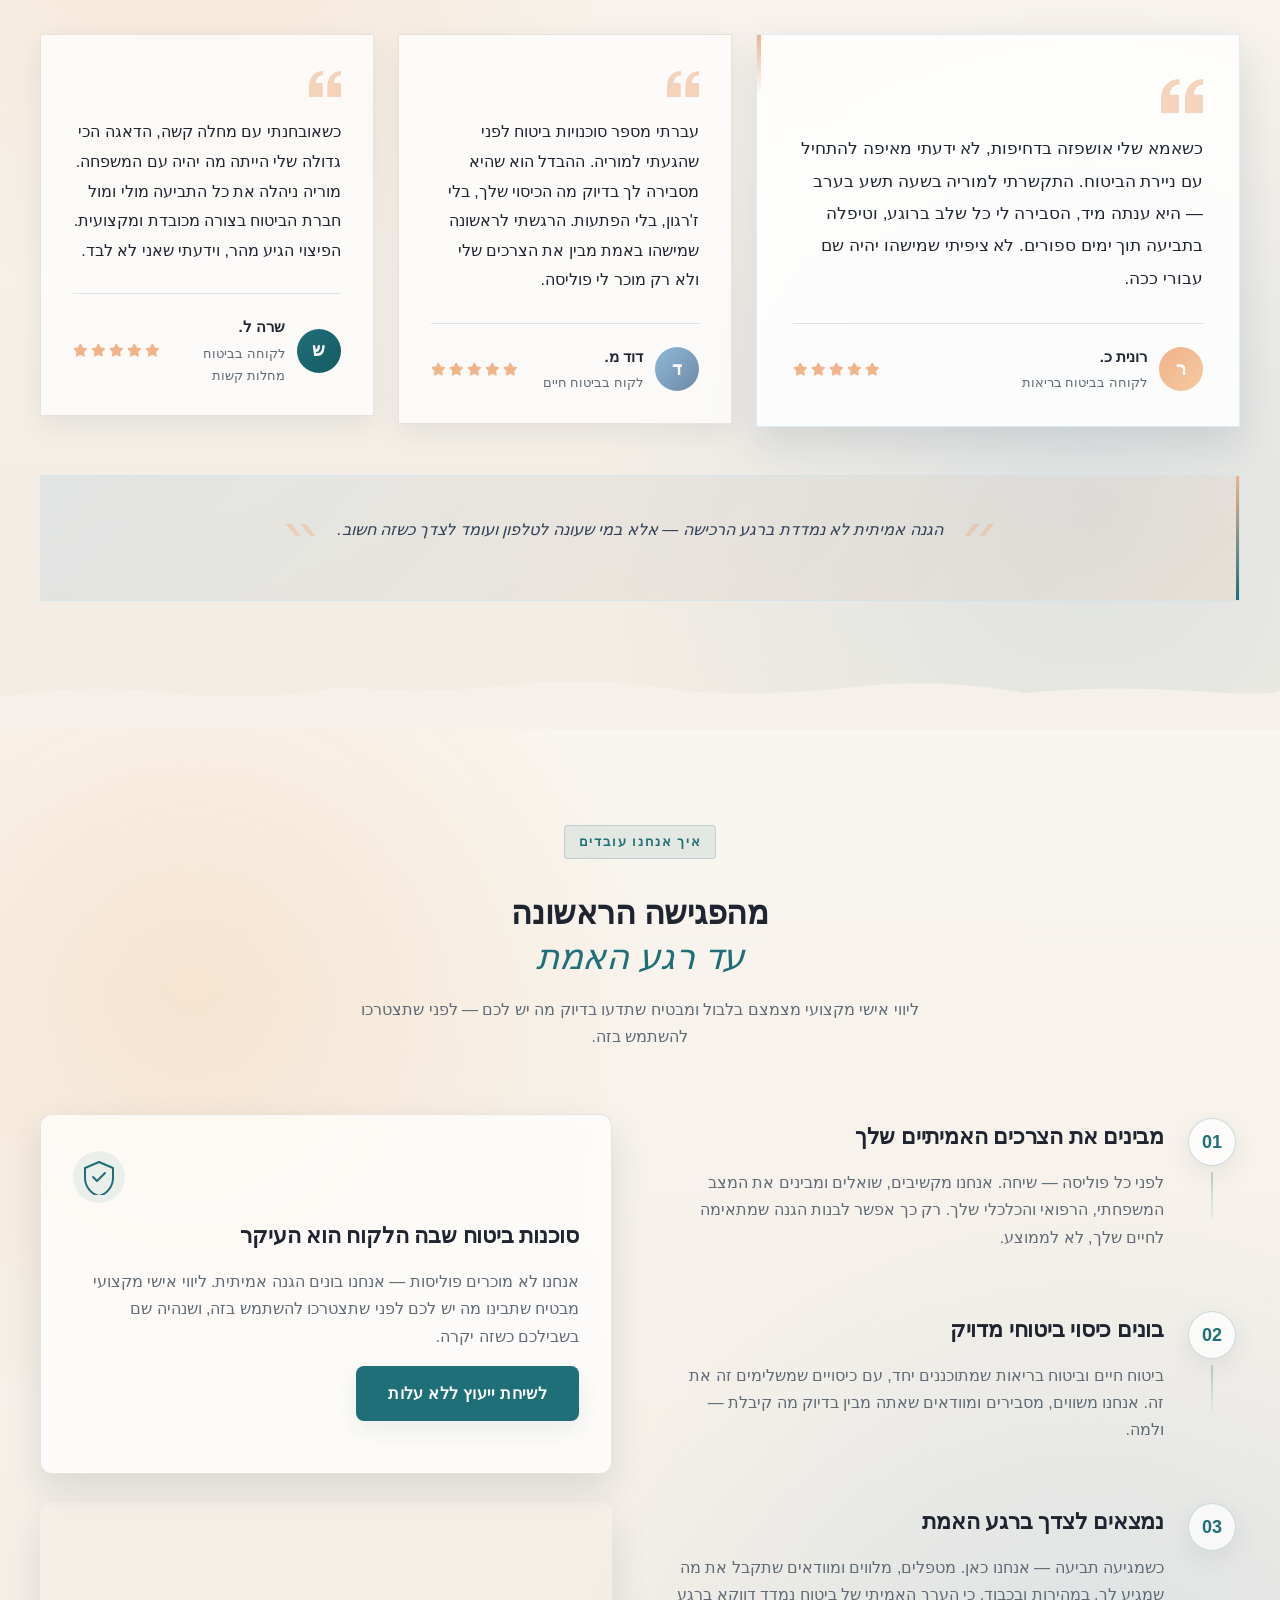
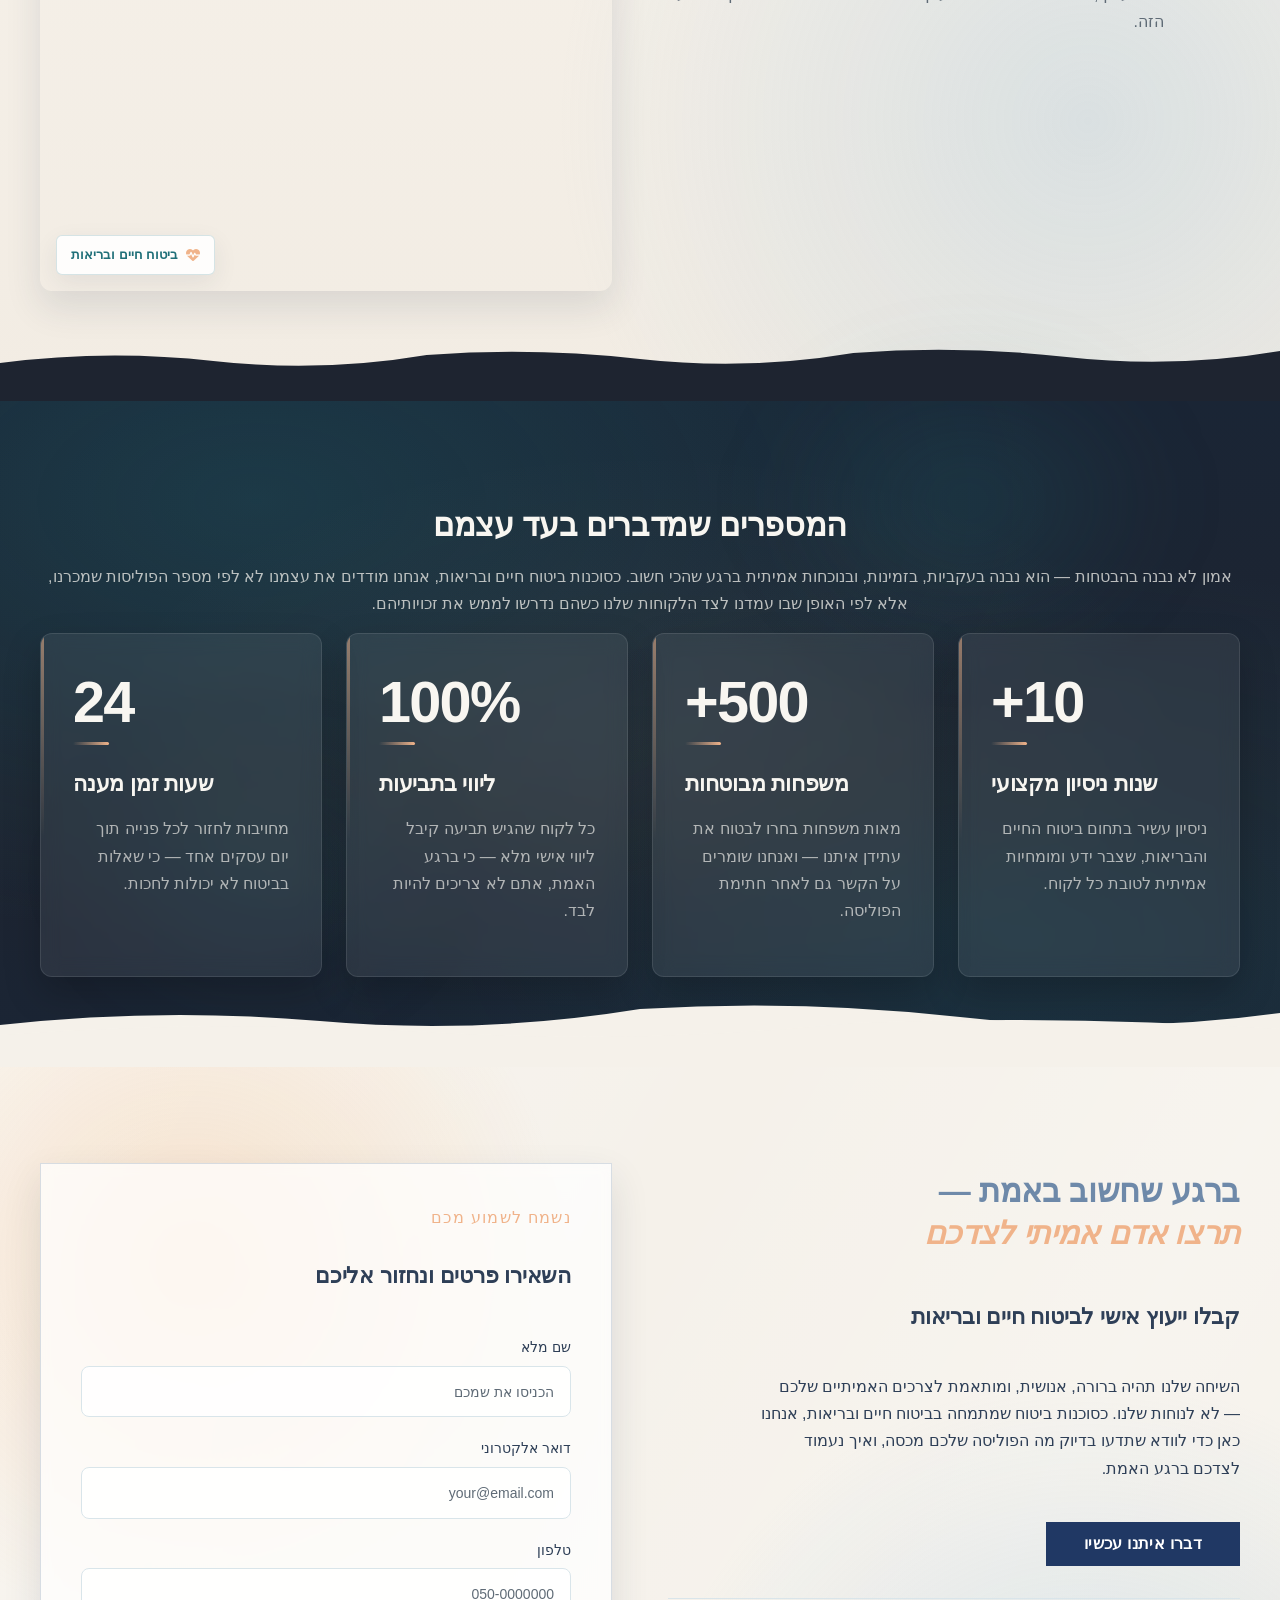
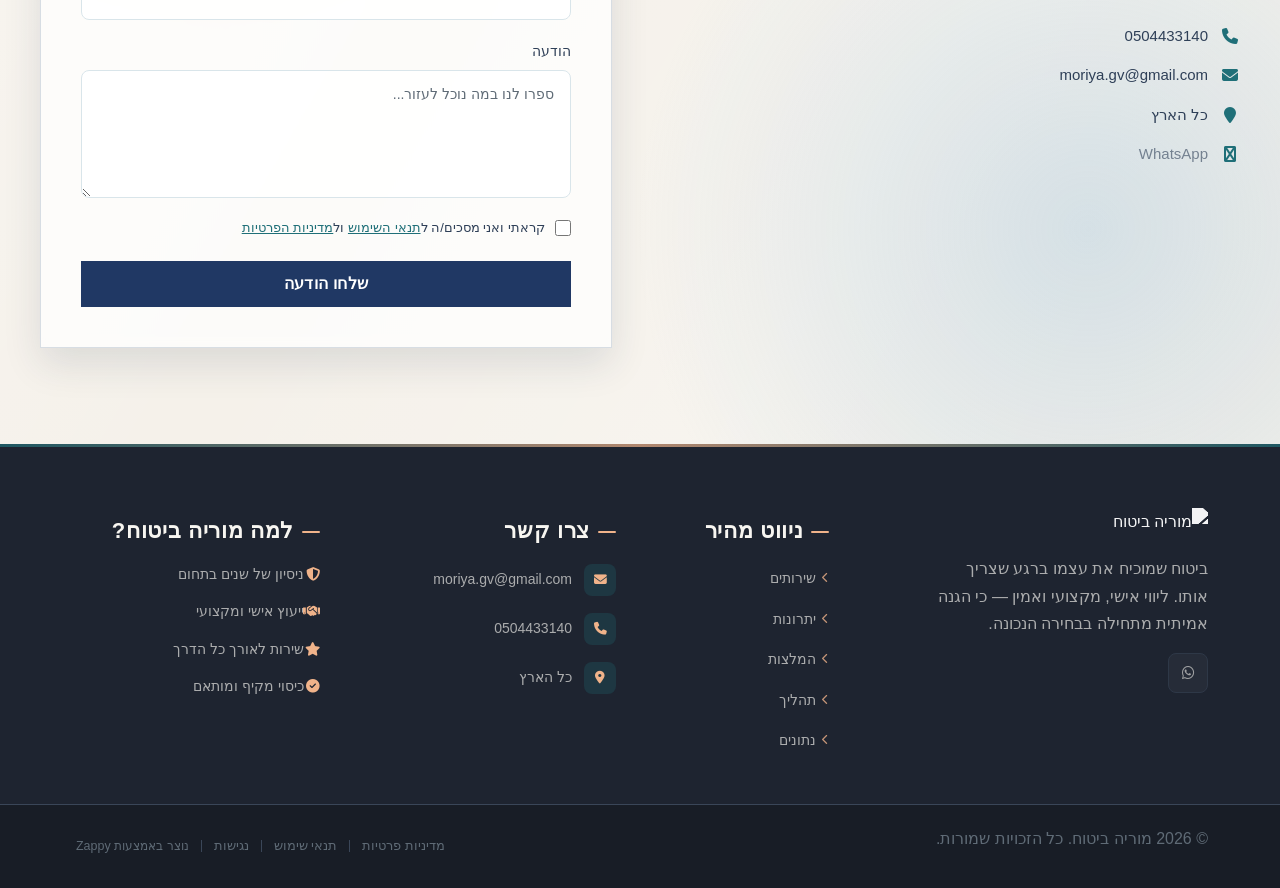
==== commit 4bbb1522: "Background sync: Progressive GitHub Sync" ====
--- a/index.html
+++ b/index.html
@@ -841,24 +841,24 @@
       <div class="index-services-grid zappy-preserve-css-grid" id="zappy-auto-grid-1775728522473-i5ful2" data-zappy-auto-grid="true" data-original-item-width="344" data-original-gap="20px" style="--zappy-grid-cols: repeat(2, minmax(0, 1fr)); display: grid; grid-template-columns: repeat(2, minmax(0, 1fr)); align-items: stretch !important;" data-zappy-explicit-columns="true">
 
         <article class="index-services-card" data-grid-item-index="0">
-          <h3 class="index-services-card-title">ביטוח חיים</h3>
+          <h3 class="index-services-card-title" style="outline: none; text-align: center;">ביטוח חיים</h3>
           <p style="text-align: center;">כיסוי מותאם אישית לך ולמשפחתך.&nbsp;<br>אנחנו בונים רשת ביטחון&nbsp;&nbsp;<br><span style="font-size: clamp(14px, 4vw, 18px);">לא רק מוכרים פוליסות.</span></p>
         </article>
 
         <article class="index-services-card" data-grid-item-index="1">
-          <h3 class="index-services-card-title">ביטוח בריאות</h3>
+          <h3 class="index-services-card-title" style="text-align: center;">ביטוח בריאות</h3>
           <p style="text-align: center;">כיסוי למחלות קשות, ניתוחים ותרופות.&nbsp;<br>עם ליווי אנושי שמבטיח שתדע<br>&nbsp;בדיוק מה מגיע לך.</p>
         </article>
 
         <article class="index-services-card" data-grid-item-index="2">
-          <h3 class="index-services-card-title">בדיקת פוליסה קיימת</h3>
+          <h3 class="index-services-card-title" style="text-align: center;">בדיקת פוליסה קיימת</h3>
           <p style="text-align: center;">האם הביטוח שלך עדיין מתאים לך?<br>&nbsp;בוחנים את הכיסוי,&nbsp;<br>מאתרים פערים
 ומציעים שיפורים&nbsp;<br>ללא עלות.</p>
         </article>
 
         <article class="index-services-card" data-grid-item-index="3">
-          <h3 class="index-services-card-title">ליווי בתביעות</h3>
-          <p style="outline: none; text-align: center;">כאן מוכיח הסוכן את ערכו האמיתי.&nbsp;<br>מלווים אותך מהגשת התביעה<br>&nbsp;ועד קבלת הפיצוי&nbsp;<br>לא תישאר לבד.</p>
+          <h3 class="index-services-card-title" style="text-align: center;">ליווי בתביעות</h3>
+          <p style="text-align: center;">כאן מוכיח הסוכן את ערכו האמיתי.&nbsp;<br>מלווים אותך מהגשת התביעה<br>&nbsp;ועד קבלת הפיצוי&nbsp;<br>לא תישאר לבד.</p>
         </article>
 
       </div>
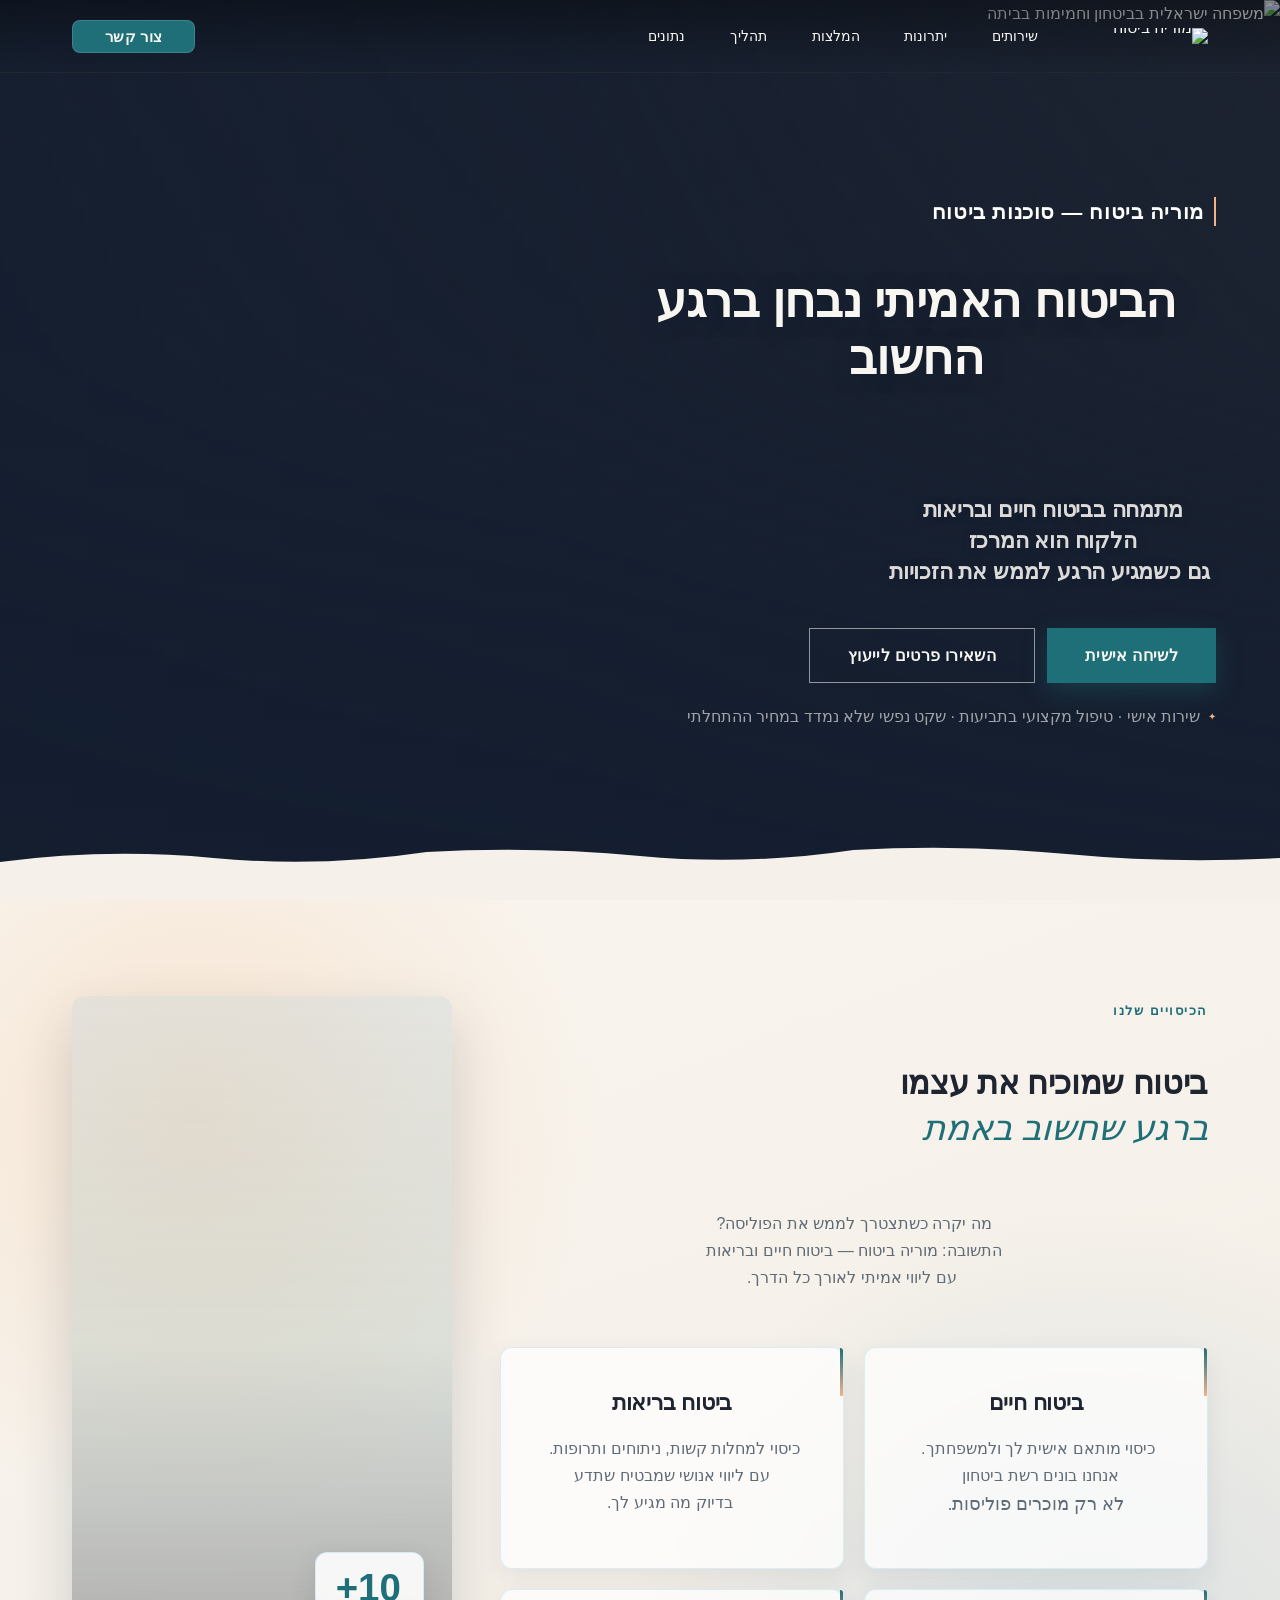
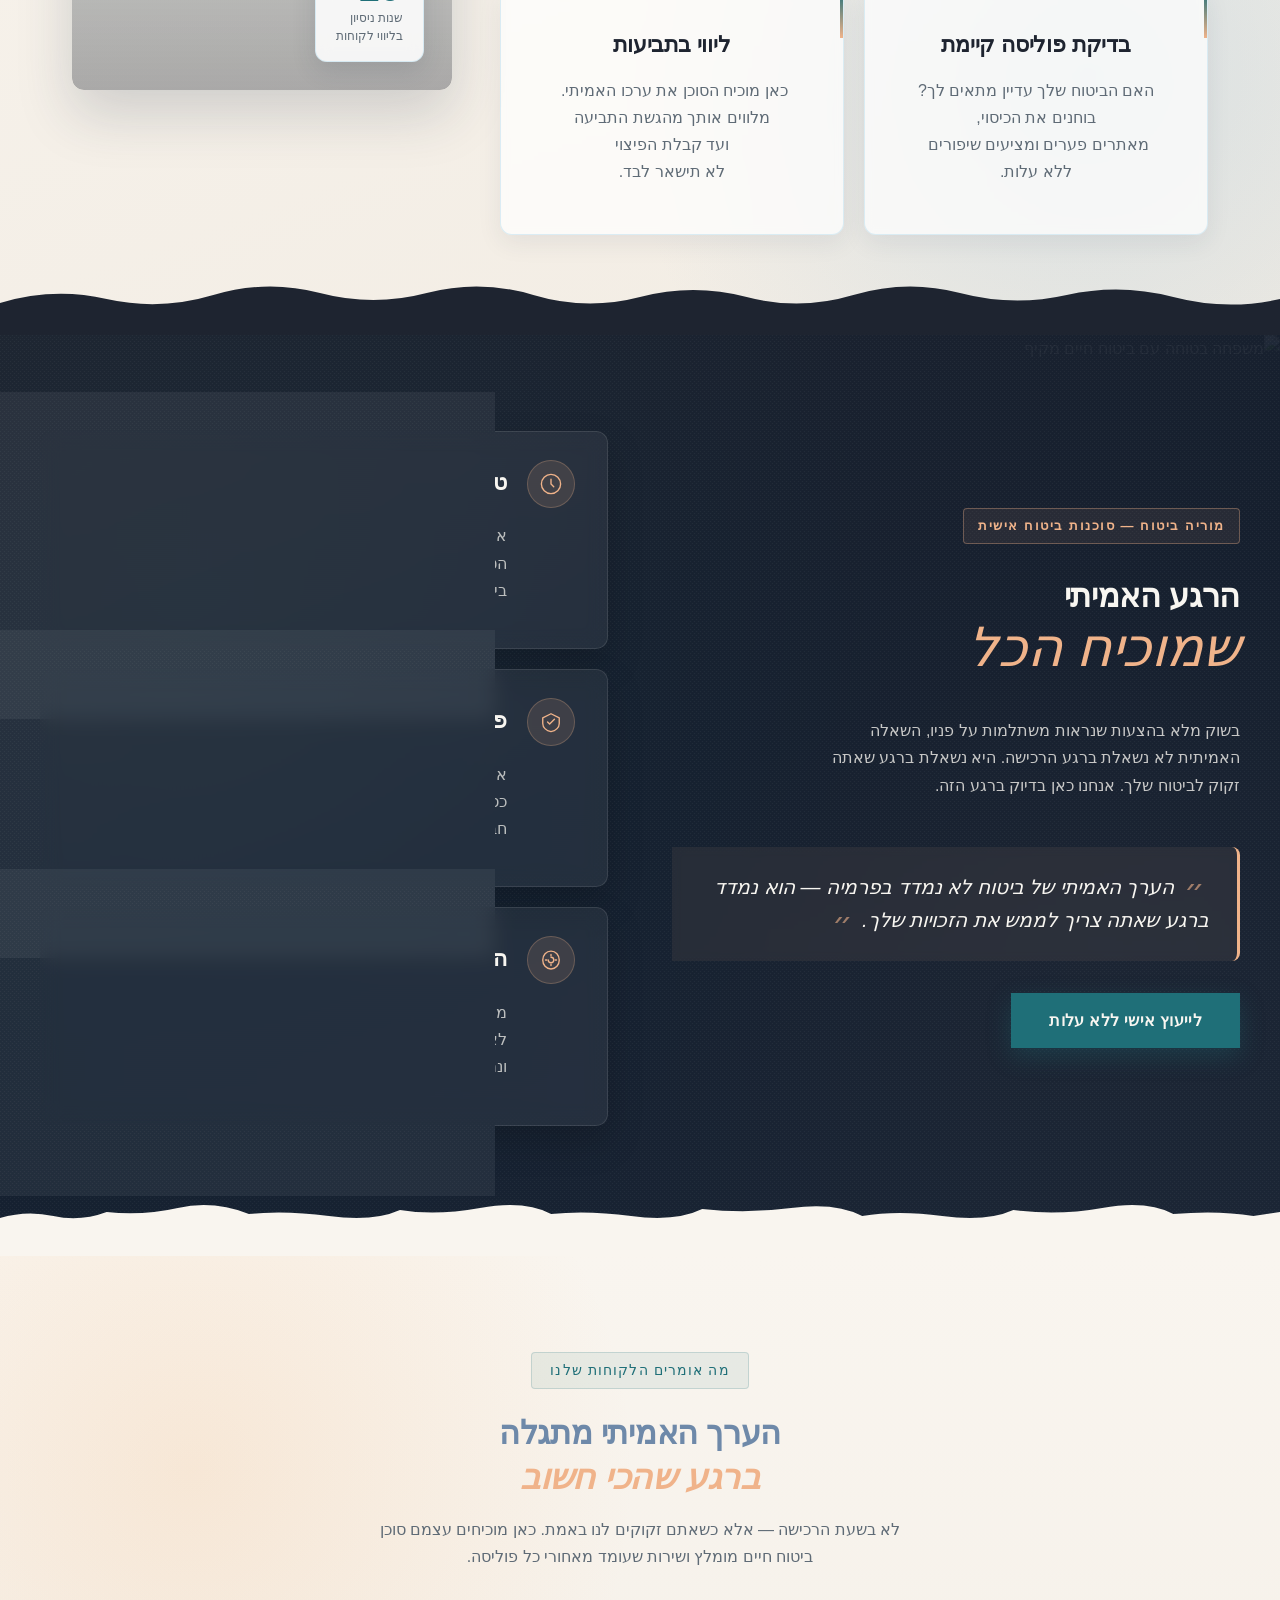
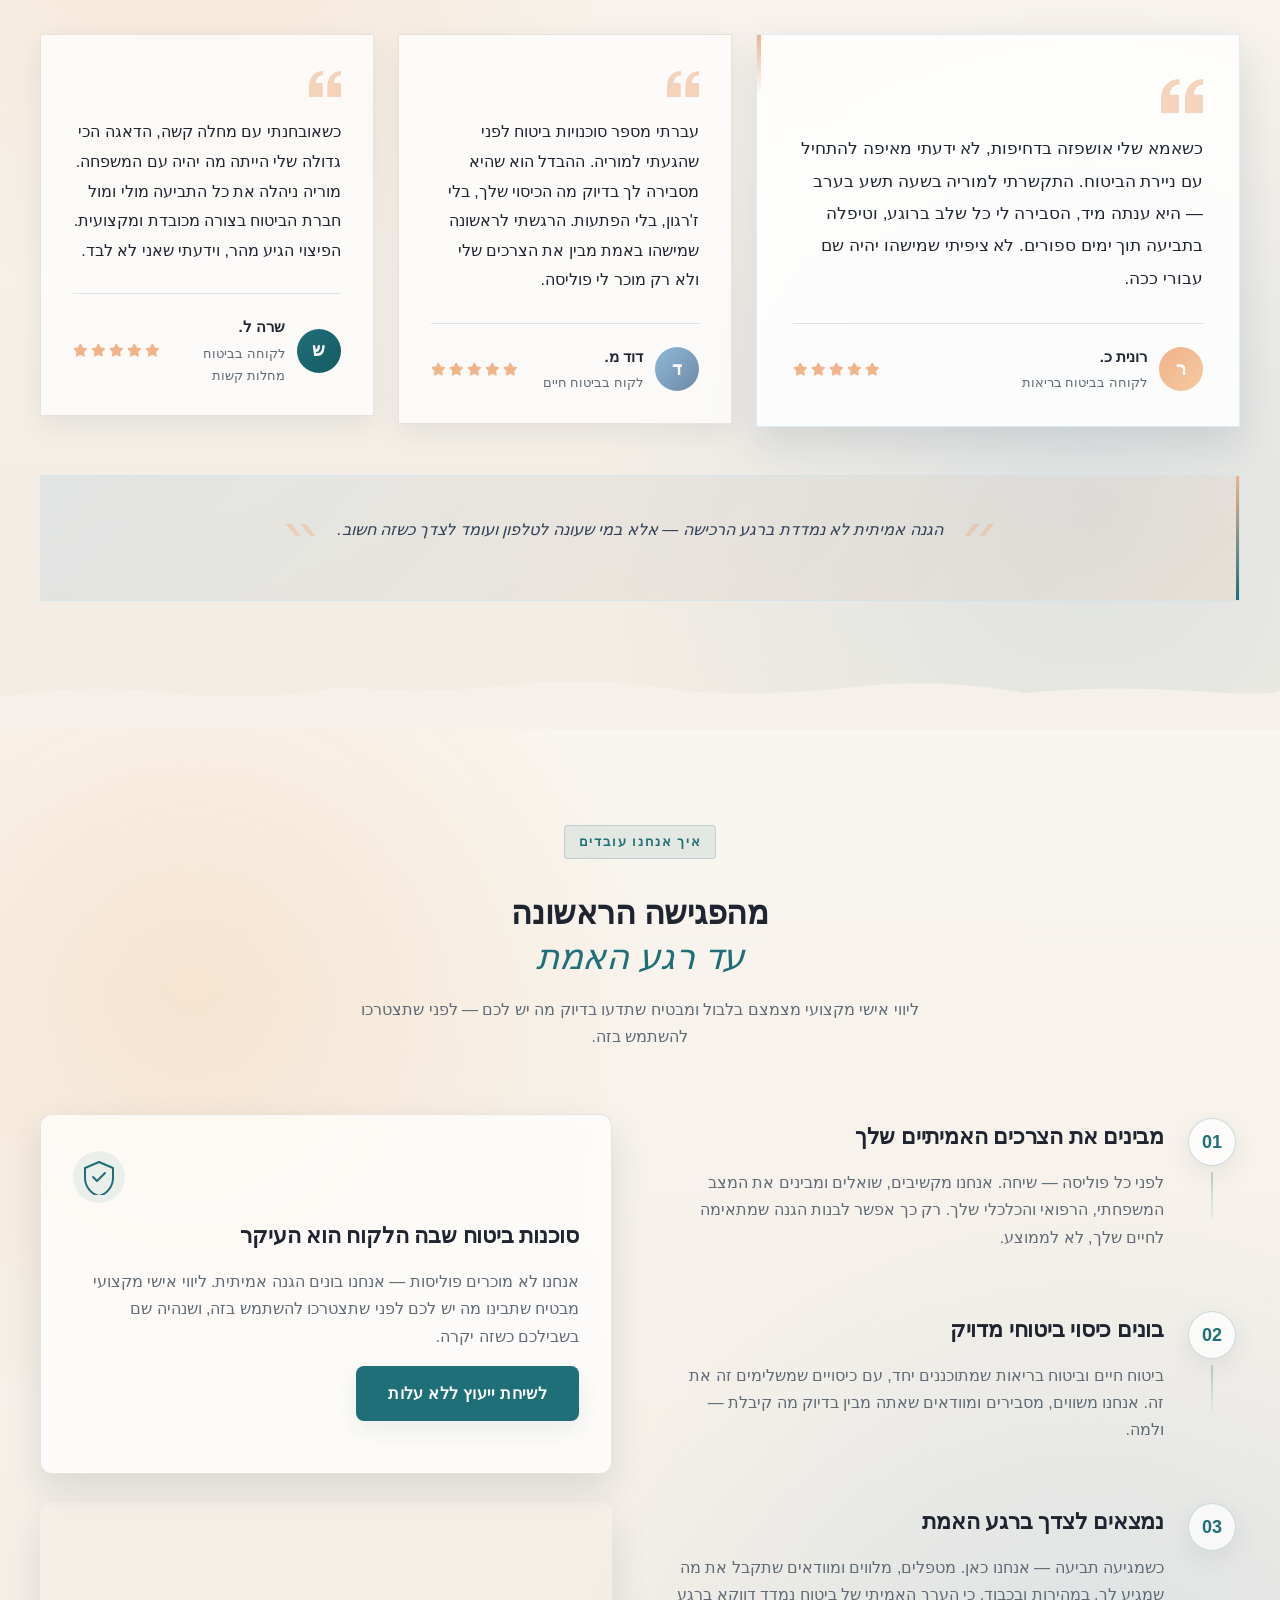
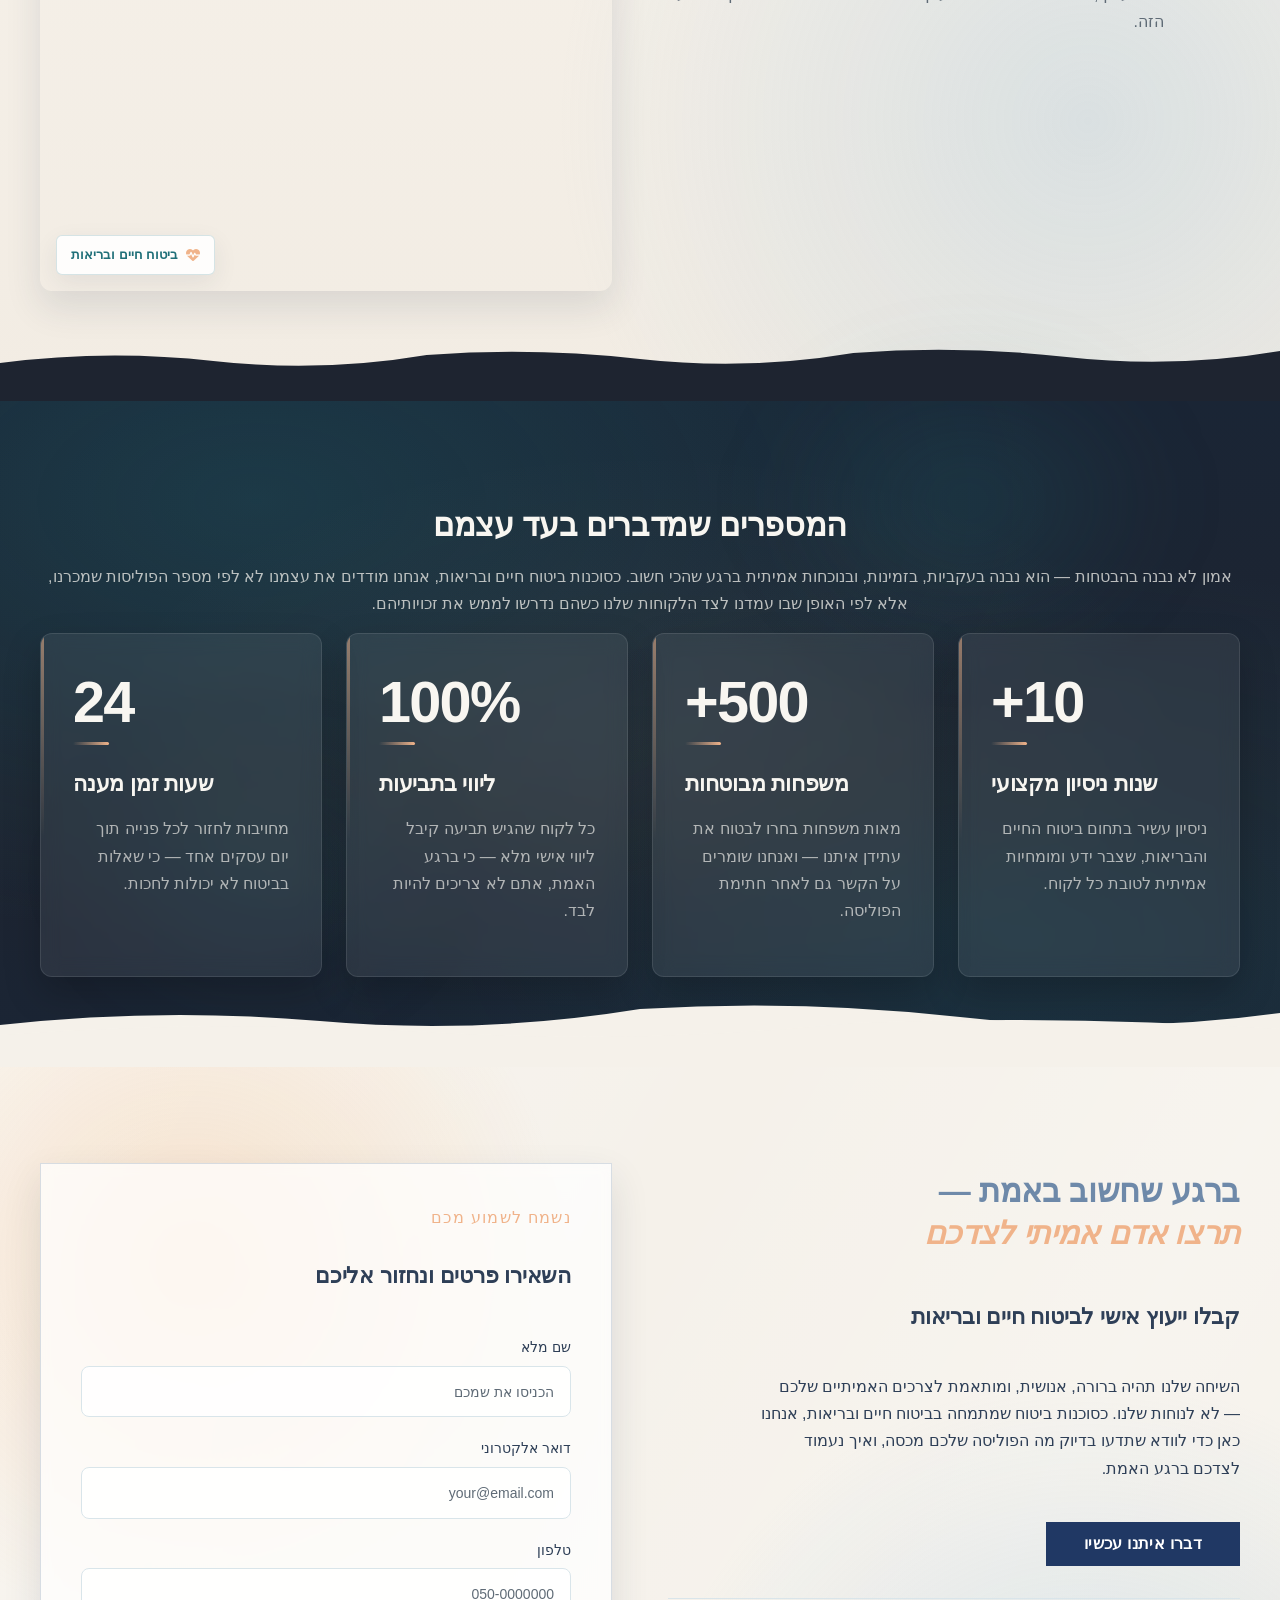
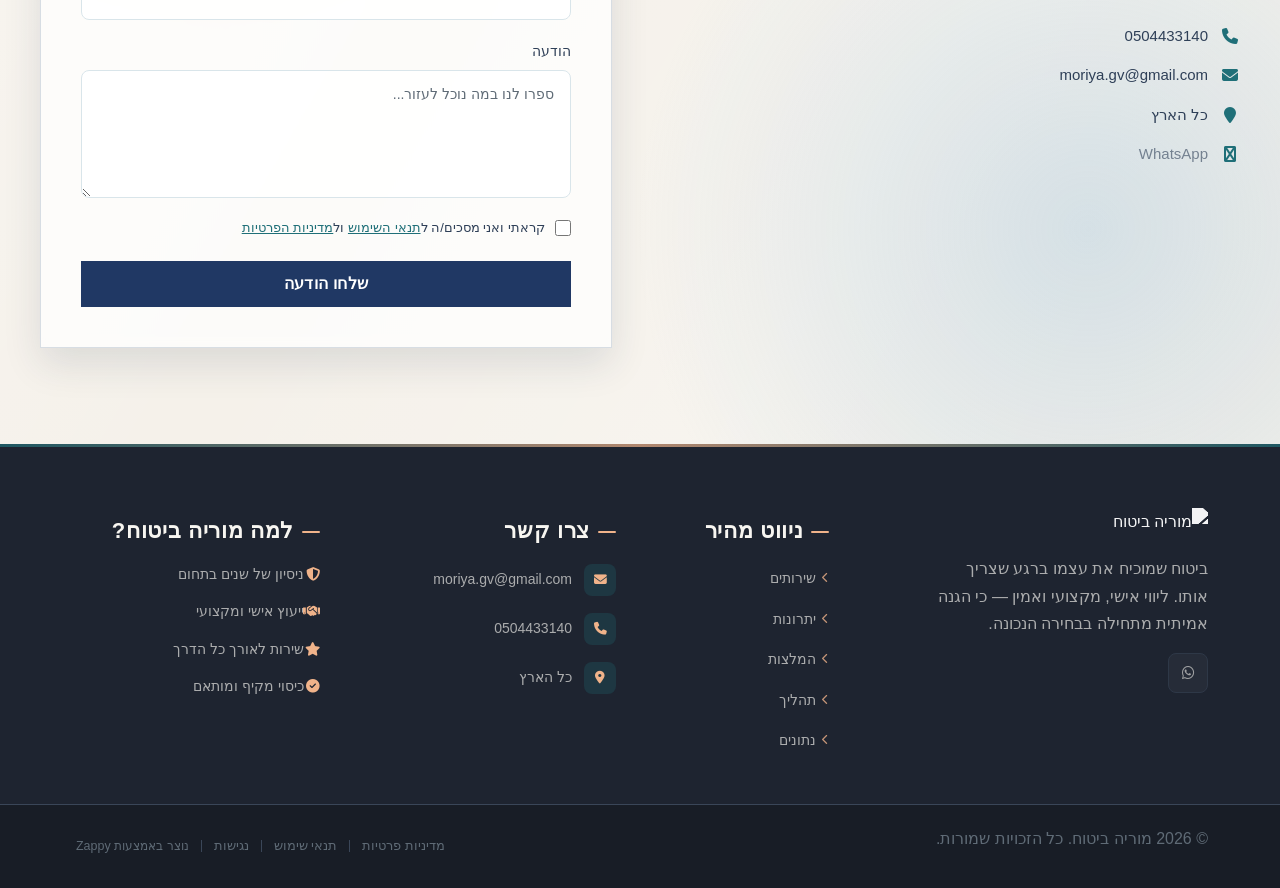
==== commit 8ce1a623: "Background sync: Progressive GitHub Sync" ====
--- a/index.html
+++ b/index.html
@@ -834,7 +834,7 @@
       <div class="index-services-header">
         <p><span class="index-services-eyebrow">הכיסויים שלנו</span>
         </p><h2 class="index-services-title">ביטוח שמוכיח את עצמו<br><em>ברגע שחשוב באמת</em></h2>
-        <p class="index-services-intro"  data-element-id="move-1775736034184-ozt7kr8g">אנחנו שואלים שאלה אחרת:<br>&nbsp;מה יקרה כשתצטרך לממש את הפוליסה?&nbsp;<br>התשובה: מוריה ביטוח — ביטוח חיים ובריאות<br>&nbsp;עם ליווי אמיתי לאורך כל הדרך.</p>
+        <p class="index-services-intro" style="outline: none; text-align: center;" data-element-id="move-1775736034184-ozt7kr8g"><br>&nbsp;מה יקרה כשתצטרך לממש את הפוליסה?&nbsp;<br>התשובה: מוריה ביטוח — ביטוח חיים ובריאות<br>&nbsp;עם ליווי אמיתי לאורך כל הדרך.</p>
       </div>
 
       <!-- 2x2 Service Cards Grid -->
@@ -867,7 +867,7 @@
     <!-- END COLUMN: Editorial Image -->
     <div class="index-services-image-col">
       <div class="index-services-image-wrapper">
-        <div data-zappy-zoom-wrapper="true" data-element-id="img-1775728522468-mxmju2toz" data-element-type="image" data-zappy-zoom-wrapper-width="420px" data-zappy-zoom-wrapper-height="694px" data-zappy-zoom-wrapper-width-mode="px" data-zappy-zoom-clip="true" data-zappy-wrapper-margins-applied="true" style="position: relative !important; overflow: hidden !important; width: 420px !important; max-width: 100% !important; margin-left: auto !important; margin-right: auto !important; height: 694px !important; display: block !important;"><img data-placeholder="index-services-image-1" data-context="A warm, natural consultation scene for an Israeli life and health insurance agency. A caring female insurance agent sits across from a family (couple in their 40s) at a bright, airy office table. Soft natural light streams through a window. Papers and a laptop are on the table. The mood is reassuring, human, and professional — not corporate stock photography. Warm tones, natural expressions, editorial magazine style." width="560" height="760" src="/assets/image-index-services-image-1-1775728702909-b4b65a.webp?v=1775728704723" alt="סוכנת ביטוח מלווה לקוחות בייעוץ אישי" data-element-type="image" data-element-id="img-1775728522468-mxmju2toz" style="min-width: 200px; min-height: 150px; cursor: pointer; border-radius: 8px; object-position: 50% 50% !important; margin: 0px !important; left: -19.5461% !important; top: -1% !important; width: 139.092% !important; height: 102% !important; max-width: none !important; max-height: none !important; display: block !important; object-fit: cover !important; position: absolute !important;" data-zappy-zoom="1.02" data-zappy-original-width="420" data-zappy-original-height="694" data-zappy-object-position="50% 50%"></div>
+        <div data-zappy-zoom-wrapper="true" data-element-id="img-1775728522468-mxmju2toz" data-element-type="image" data-zappy-zoom-wrapper-width="420px" data-zappy-zoom-wrapper-height="694px" data-zappy-zoom-wrapper-width-mode="px" data-zappy-zoom-clip="true" data-zappy-wrapper-margins-applied="true" style="position: relative !important; overflow: hidden !important; width: 420px !important; max-width: 100% !important; margin-left: auto !important; margin-right: auto !important; height: 694px !important; display: block !important;"><img data-placeholder="index-services-image-1" data-context="A warm, natural consultation scene for an Israeli life and health insurance agency. A caring female insurance agent sits across from a family (couple in their 40s) at a bright, airy office table. Soft natural light streams through a window. Papers and a laptop are on the table. The mood is reassuring, human, and professional — not corporate stock photography. Warm tones, natural expressions, editorial magazine style." width="560" height="760" src="/assets/image-index-services-image-1-1775728702909-b4b65a.webp?v=1775728704723" alt="סוכנת ביטוח מלווה לקוחות בייעוץ אישי" data-element-type="image" data-element-id="img-1775728522468-mxmju2toz" style="min-width: 200px; min-height: 150px; cursor: pointer; border-radius: 8px; object-position: 50% 50% !important; margin: 0px !important; left: 0px !important; top: 0px !important; width: 100% !important; height: auto !important; max-width: 100% !important; max-height: 400px !important; display: block !important; object-fit: cover !important; position: relative !important;" data-zappy-zoom="1.02" data-zappy-original-width="420" data-zappy-original-height="694" data-zappy-object-position="50% 50%"></div>
         <div class="index-services-image-overlay"></div>
         <div class="index-services-image-badge" >
           <span class="index-services-badge-number">10+</span>
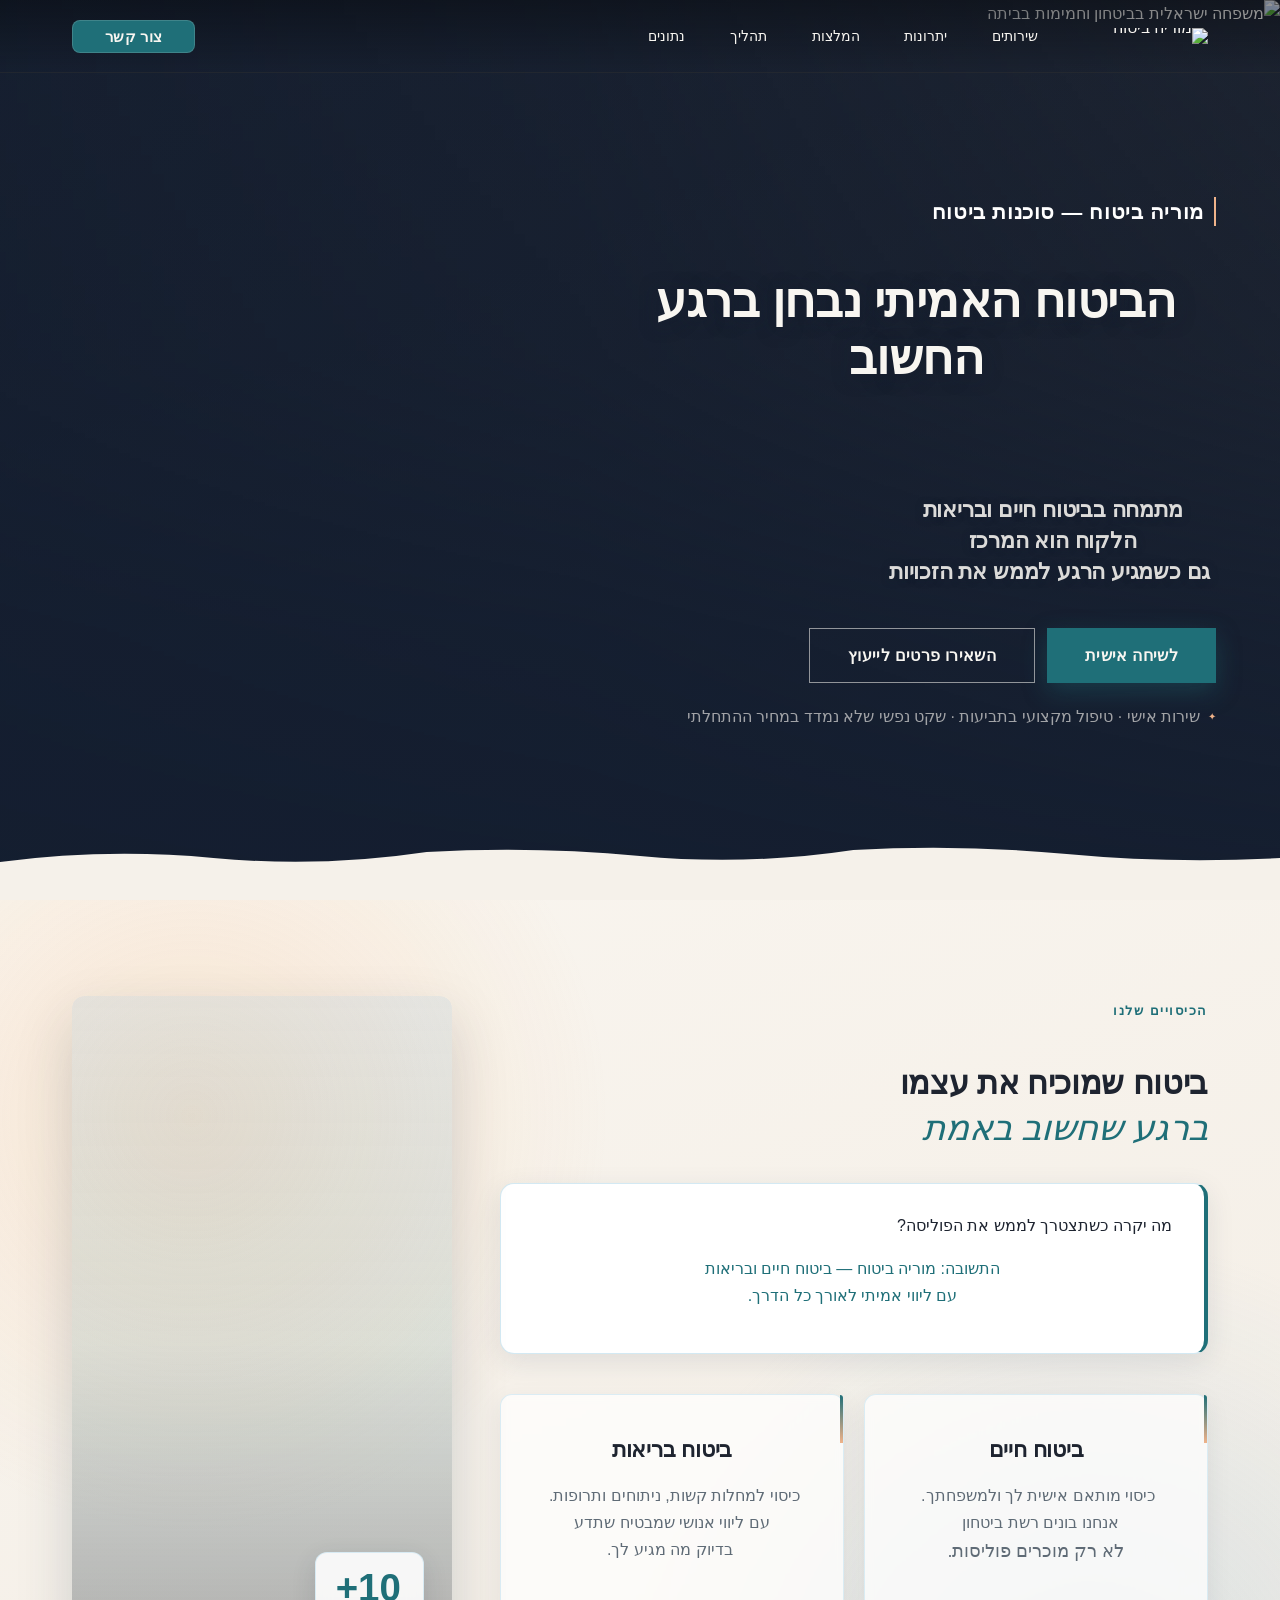
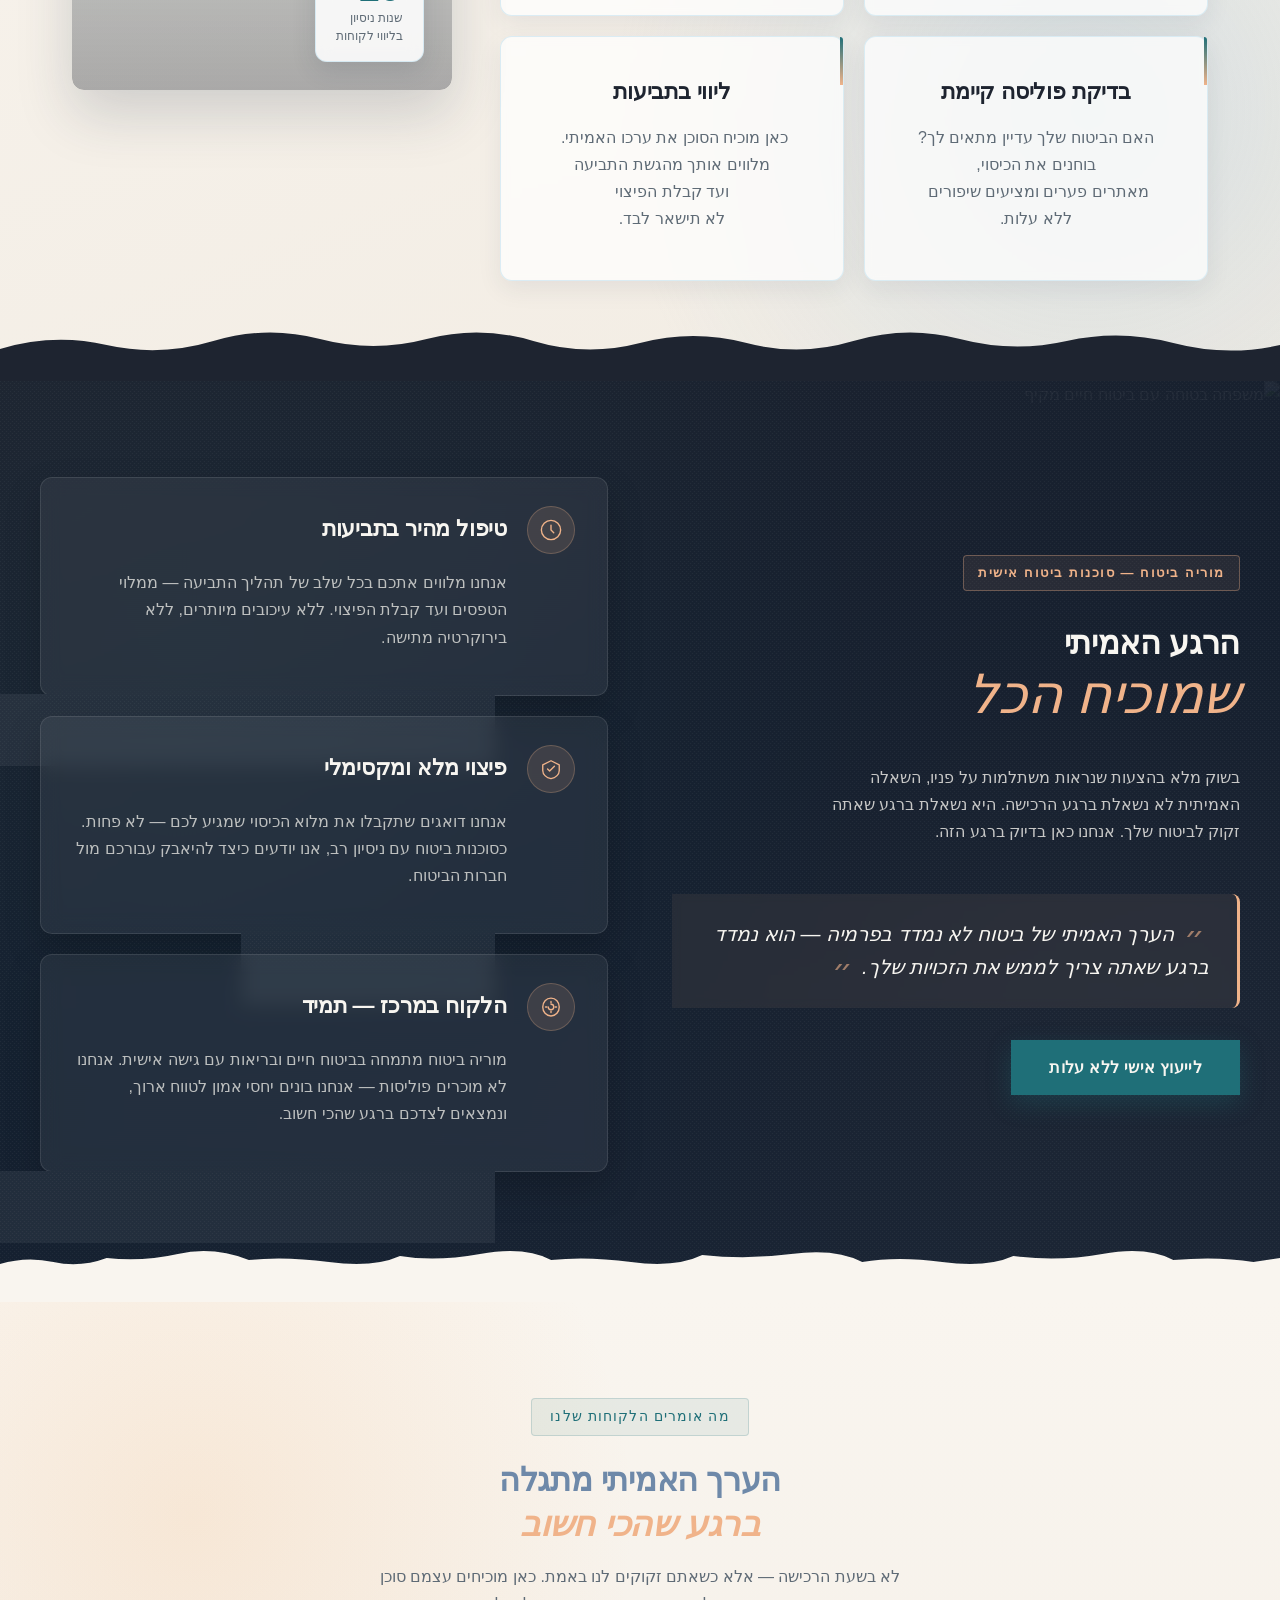
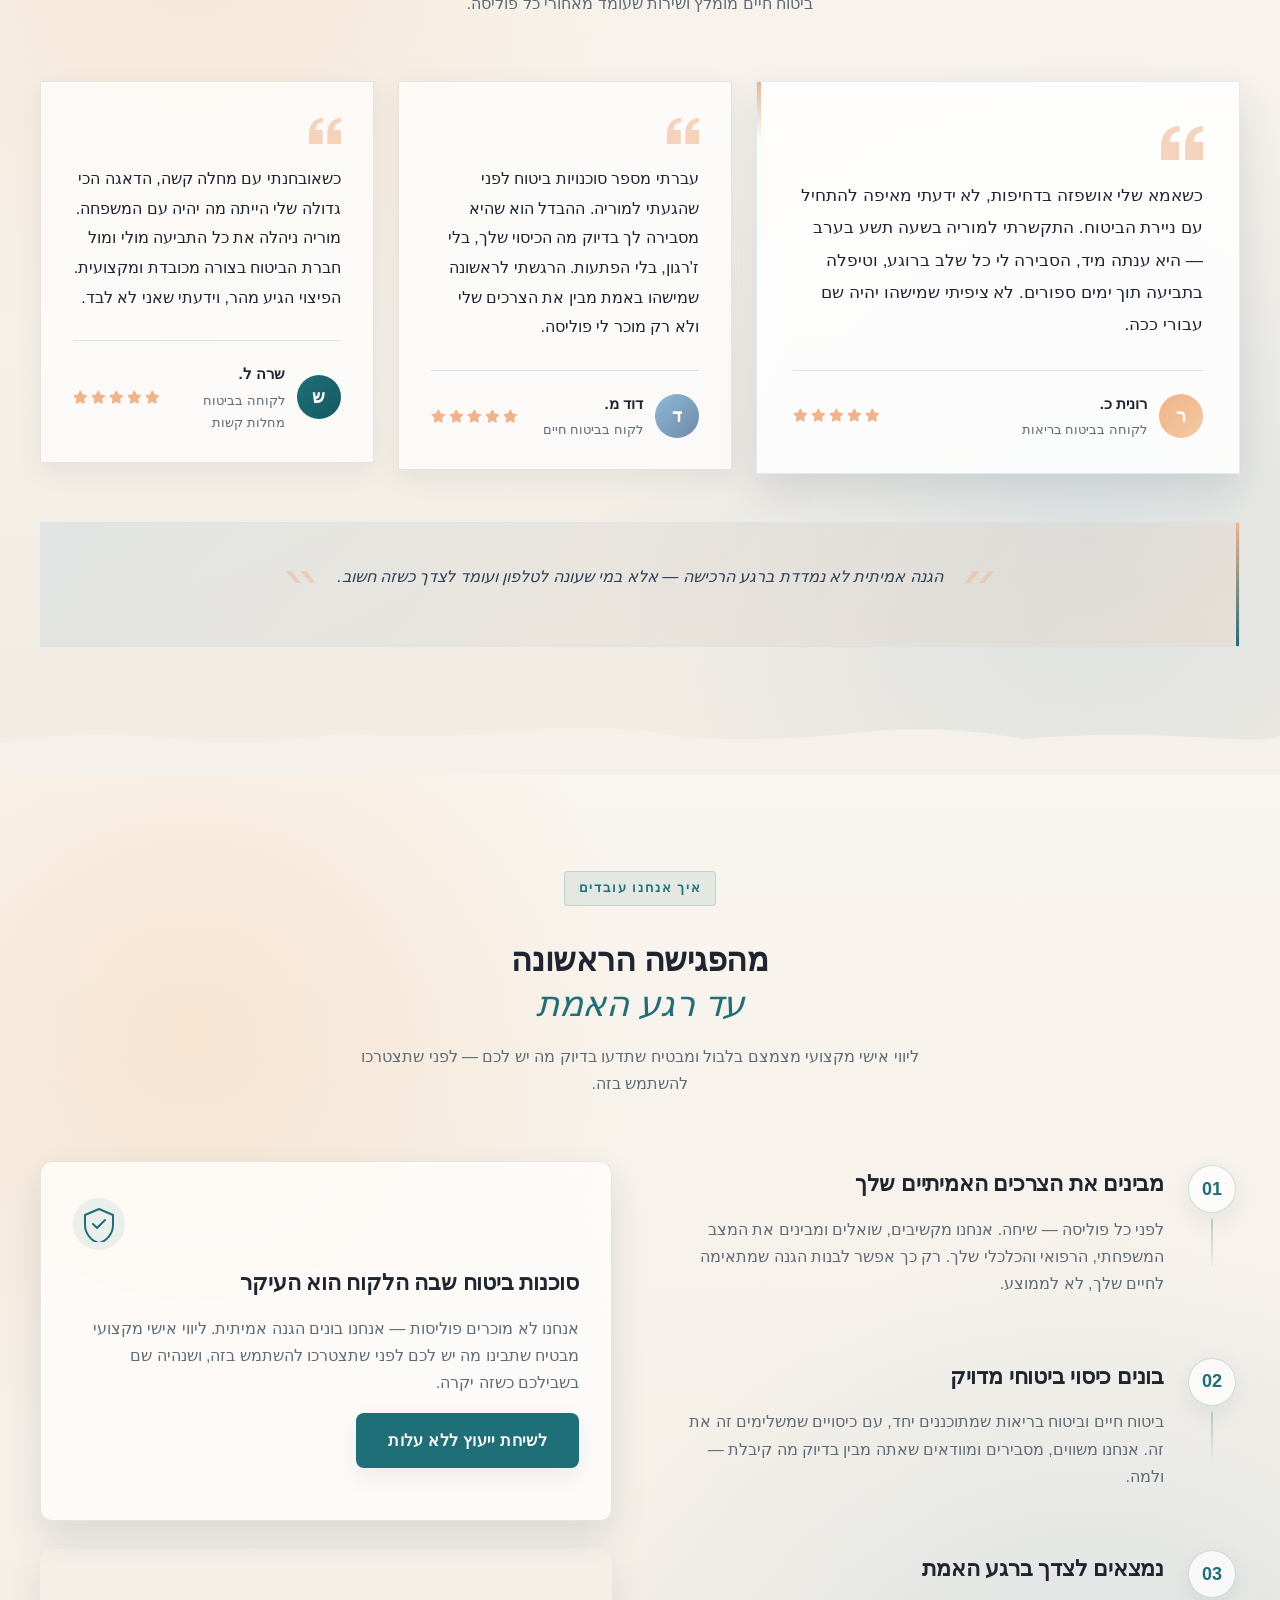
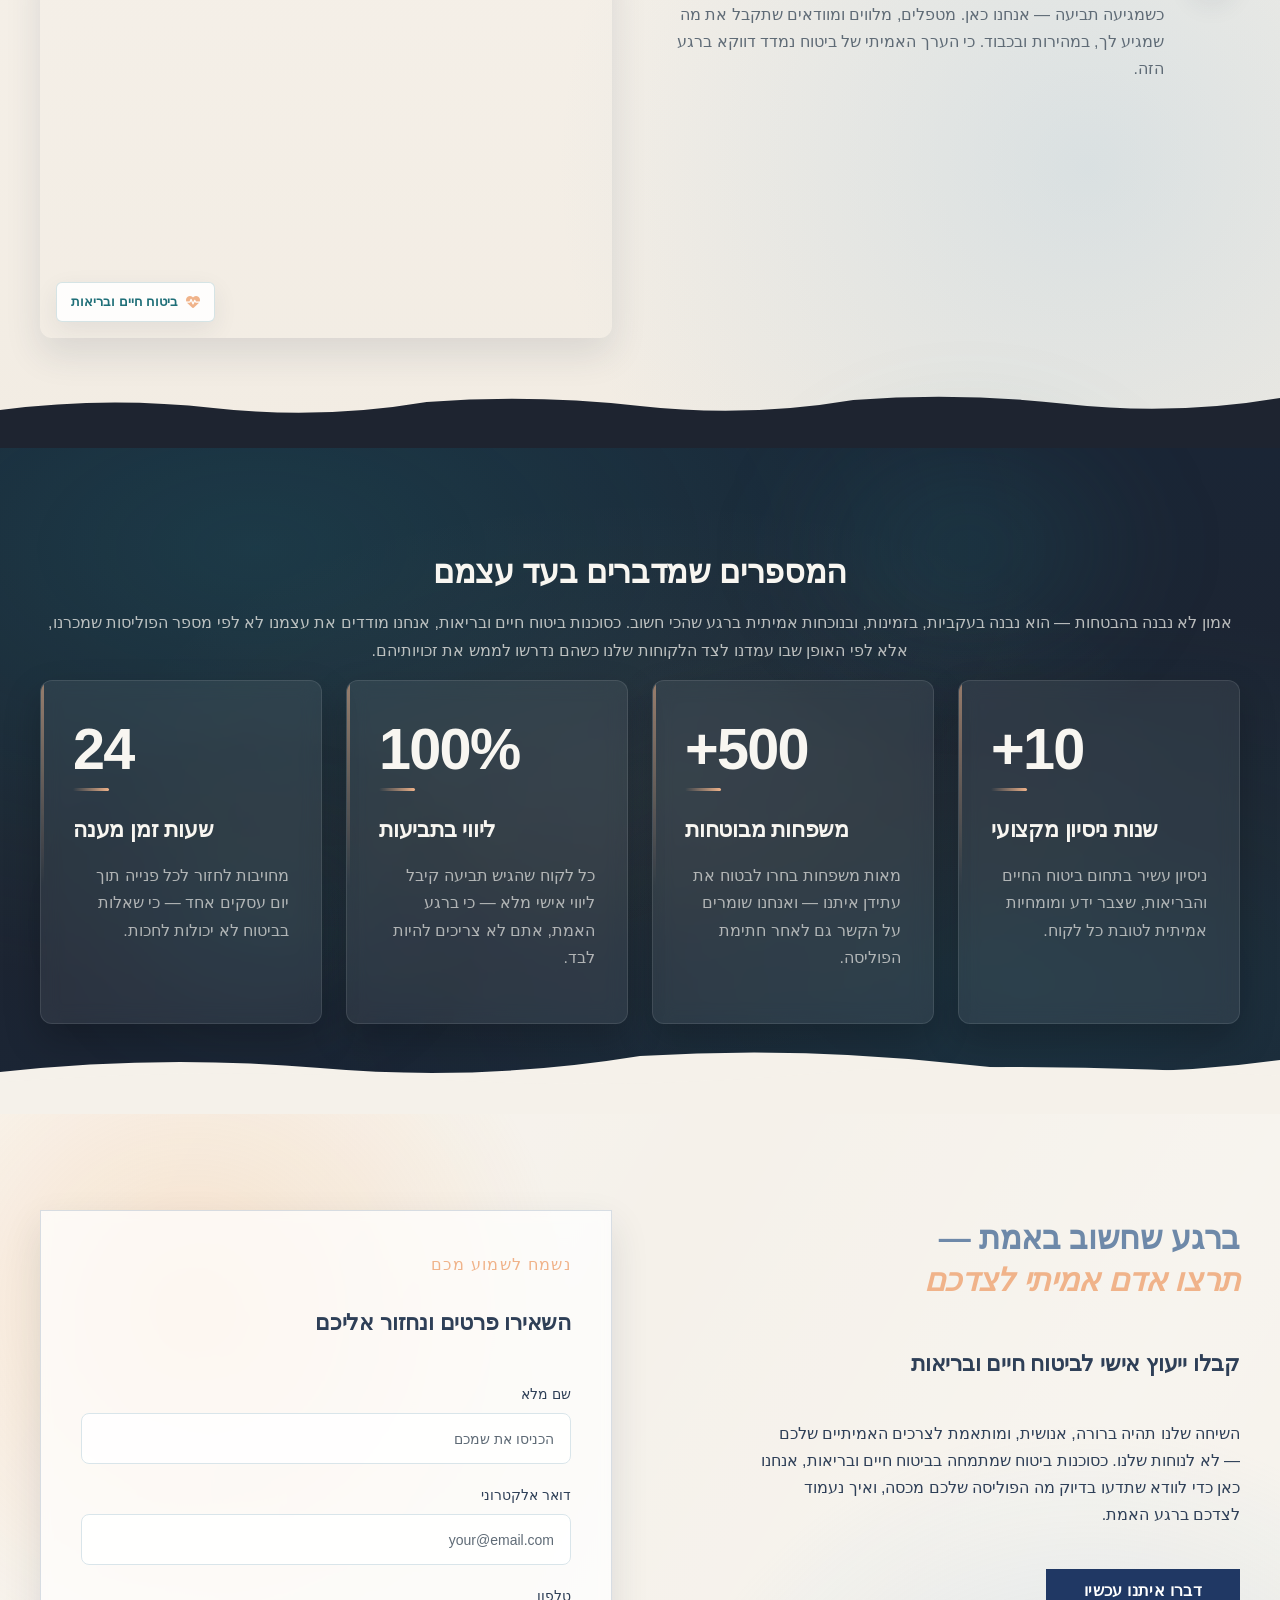
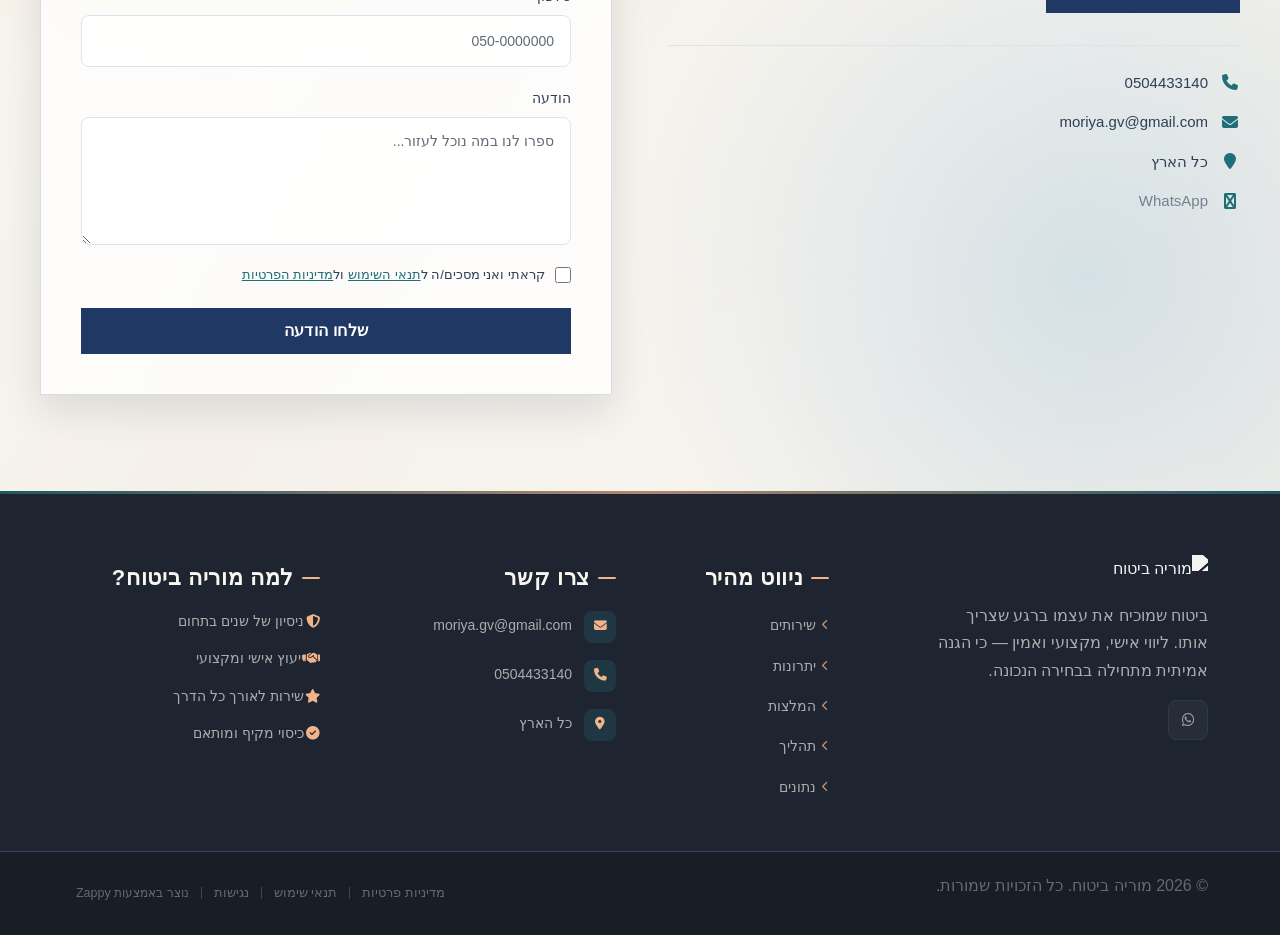
==== commit afcccab1: "Background sync: Progressive GitHub Sync" ====
--- a/index.html
+++ b/index.html
@@ -831,14 +831,17 @@
 
     <!-- START COLUMN: Content + Cards -->
     <div class="index-services-content-col">
-      <div class="index-services-header">
+      <div class="index-services-header" data-grid-item-index="0">
         <p><span class="index-services-eyebrow">הכיסויים שלנו</span>
         </p><h2 class="index-services-title">ביטוח שמוכיח את עצמו<br><em>ברגע שחשוב באמת</em></h2>
-        <p class="index-services-intro" style="outline: none; text-align: center;" data-element-id="move-1775736034184-ozt7kr8g"><br>&nbsp;מה יקרה כשתצטרך לממש את הפוליסה?&nbsp;<br>התשובה: מוריה ביטוח — ביטוח חיים ובריאות<br>&nbsp;עם ליווי אמיתי לאורך כל הדרך.</p>
+        <div class="index-services-highlight-box">
+          <p class="index-services-highlight-question">מה יקרה כשתצטרך לממש את הפוליסה?</p>
+          <p class="index-services-highlight-answer" style="outline: none; text-align: center;">התשובה: מוריה ביטוח — ביטוח חיים ובריאות<br>עם ליווי אמיתי לאורך כל הדרך.</p>
+        </div>
       </div>
 
       <!-- 2x2 Service Cards Grid -->
-      <div class="index-services-grid zappy-preserve-css-grid" id="zappy-auto-grid-1775728522473-i5ful2" data-zappy-auto-grid="true" data-original-item-width="344" data-original-gap="20px" style="--zappy-grid-cols: repeat(2, minmax(0, 1fr)); display: grid; grid-template-columns: repeat(2, minmax(0, 1fr)); align-items: stretch !important;" data-zappy-explicit-columns="true">
+      <div class="index-services-grid zappy-preserve-css-grid" id="zappy-auto-grid-1775728522473-i5ful2" data-zappy-auto-grid="true" data-original-item-width="344" data-original-gap="20px" style="--zappy-grid-cols: repeat(2, minmax(0, 1fr)); display: grid; grid-template-columns: repeat(2, minmax(0, 1fr)); align-items: stretch !important;" data-zappy-explicit-columns="true" data-grid-item-index="1">
 
         <article class="index-services-card" data-grid-item-index="0">
           <h3 class="index-services-card-title" style="outline: none; text-align: center;">ביטוח חיים</h3>
--- a/styles.css
+++ b/styles.css
@@ -5654,6 +5654,33 @@
 }
 }
 
+.index-services-section .index-services-highlight-box {
+  background: #ffffff;
+  border: 1px solid rgba(207,231,242,0.9);
+  border-radius: 14px;
+  padding: 28px 32px;
+  box-shadow: 0 8px 28px rgba(33,50,74,0.10);
+  text-align: right;
+  position: relative;
+  border-right: 4px solid var(--primary);
+}
+
+.index-services-section .index-services-highlight-question {
+  font-size: 1rem;
+  font-weight: 700;
+  color: var(--text-dark);
+  margin: 0 0 10px 0;
+  line-height: 1.6;
+}
+
+.index-services-section .index-services-highlight-answer {
+  font-size: 1rem;
+  color: var(--primary);
+  font-weight: 500;
+  line-height: 1.8;
+  margin: 0;
+}
+
 /* ========== RTL MOBILE NAVBAR FIX (zappy-rtl-mobile-fix) ========== */
 /* High-specificity rules to ensure RTL positioning wins over any [lang="en"] conflicts */
 /* For RTL sites: hamburger on RIGHT, phone on LEFT (mirror of LTR layout) */
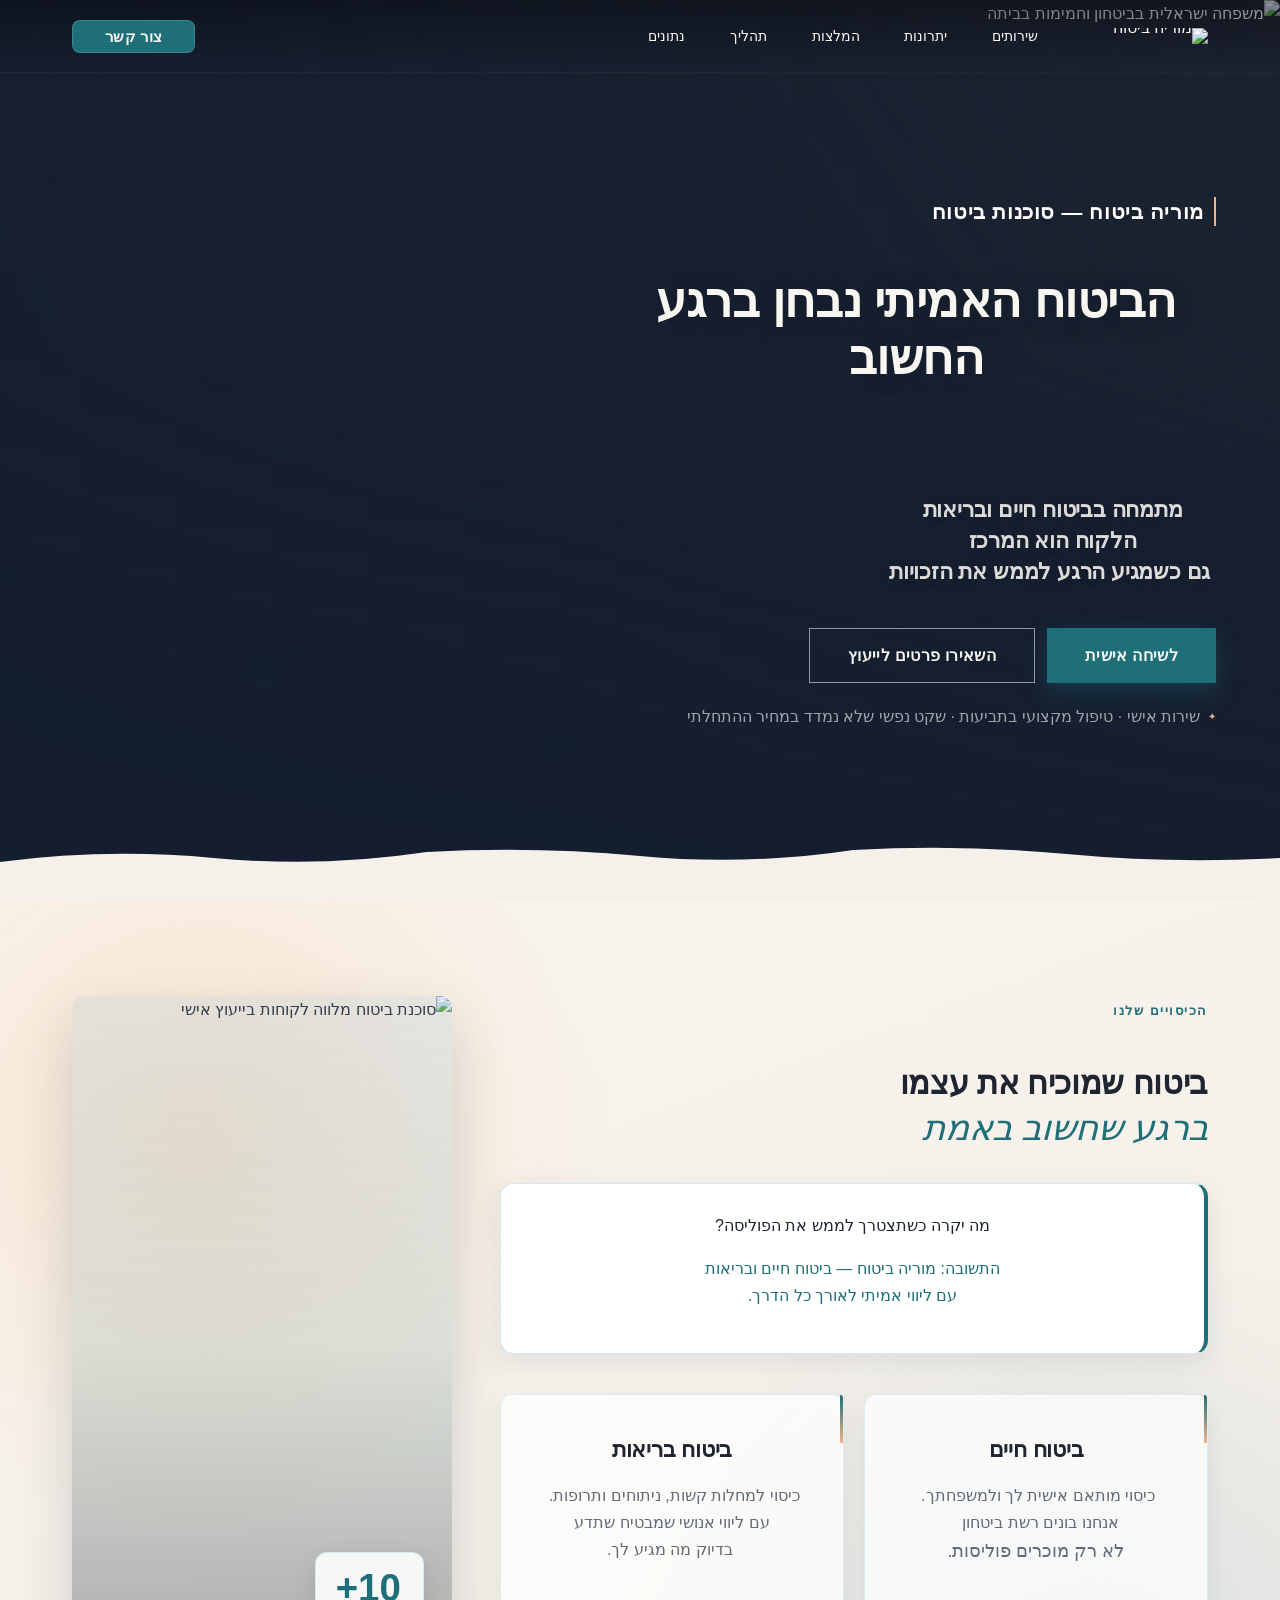
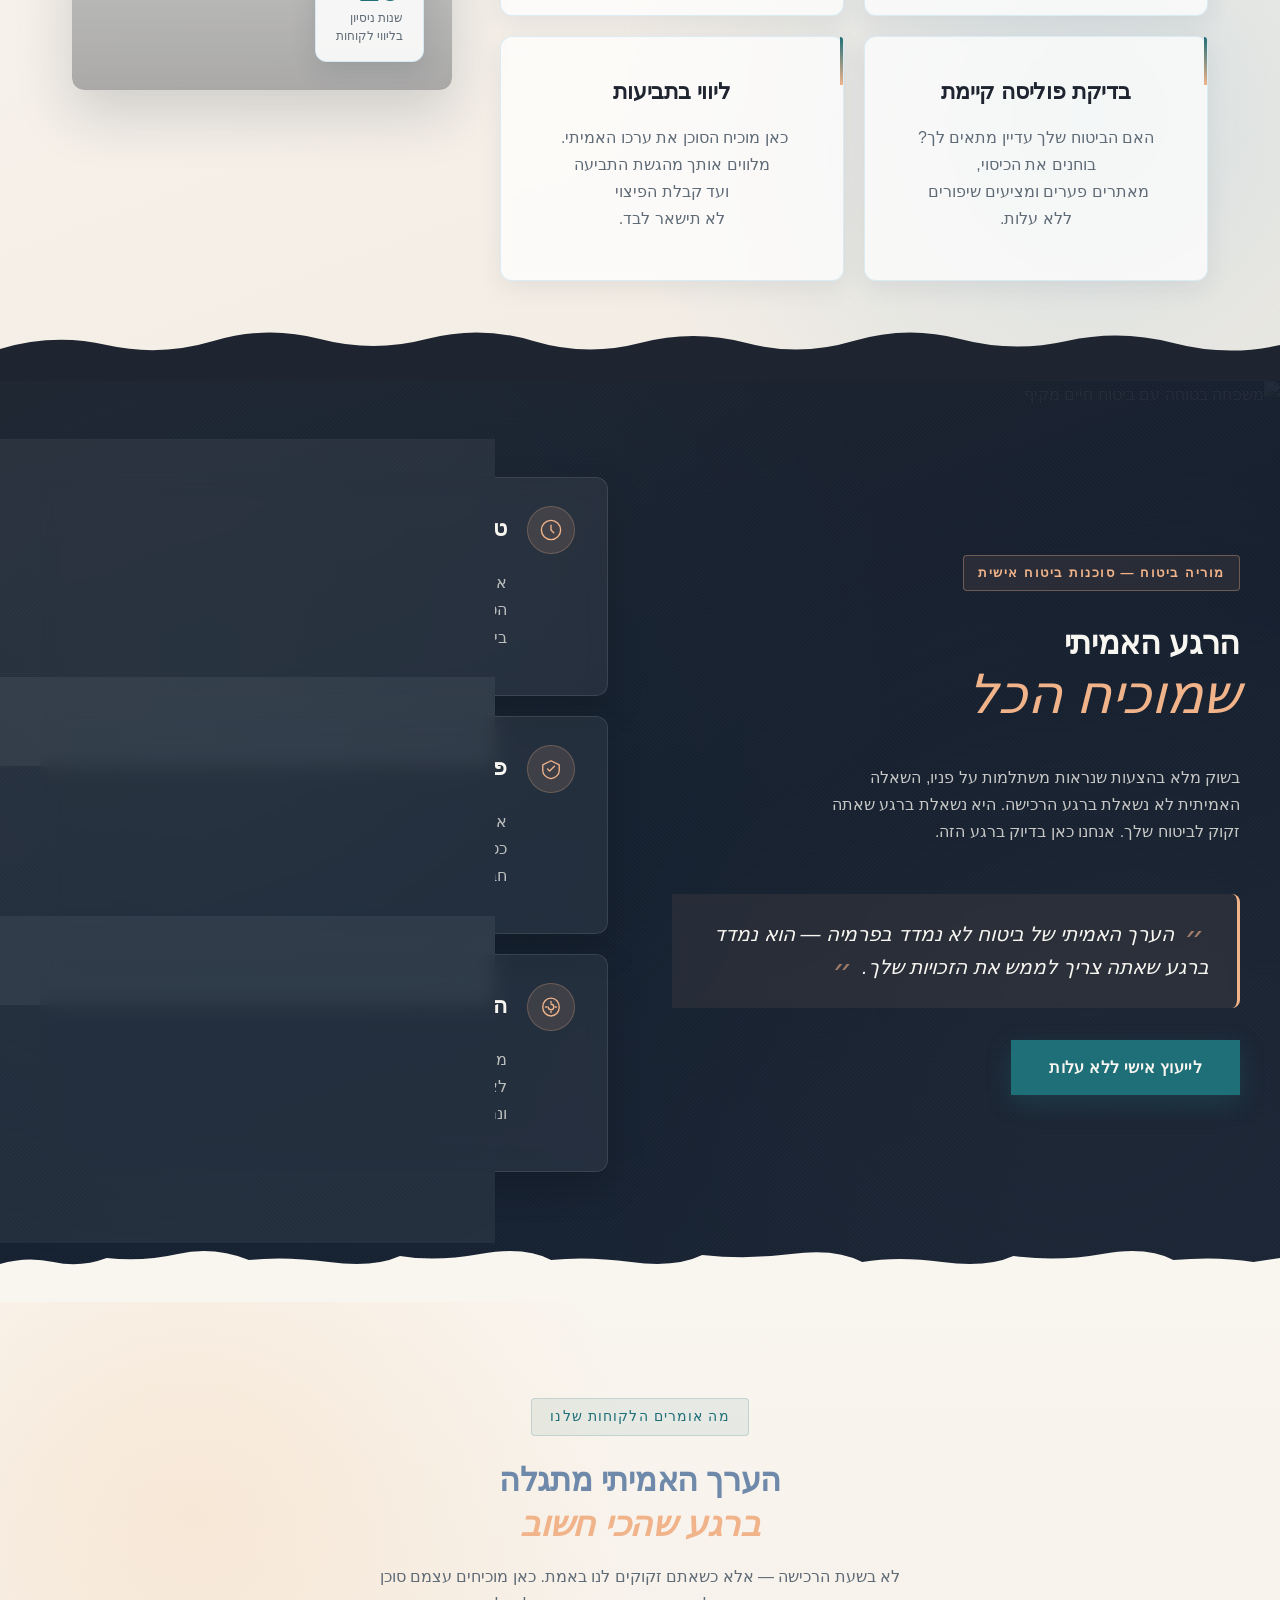
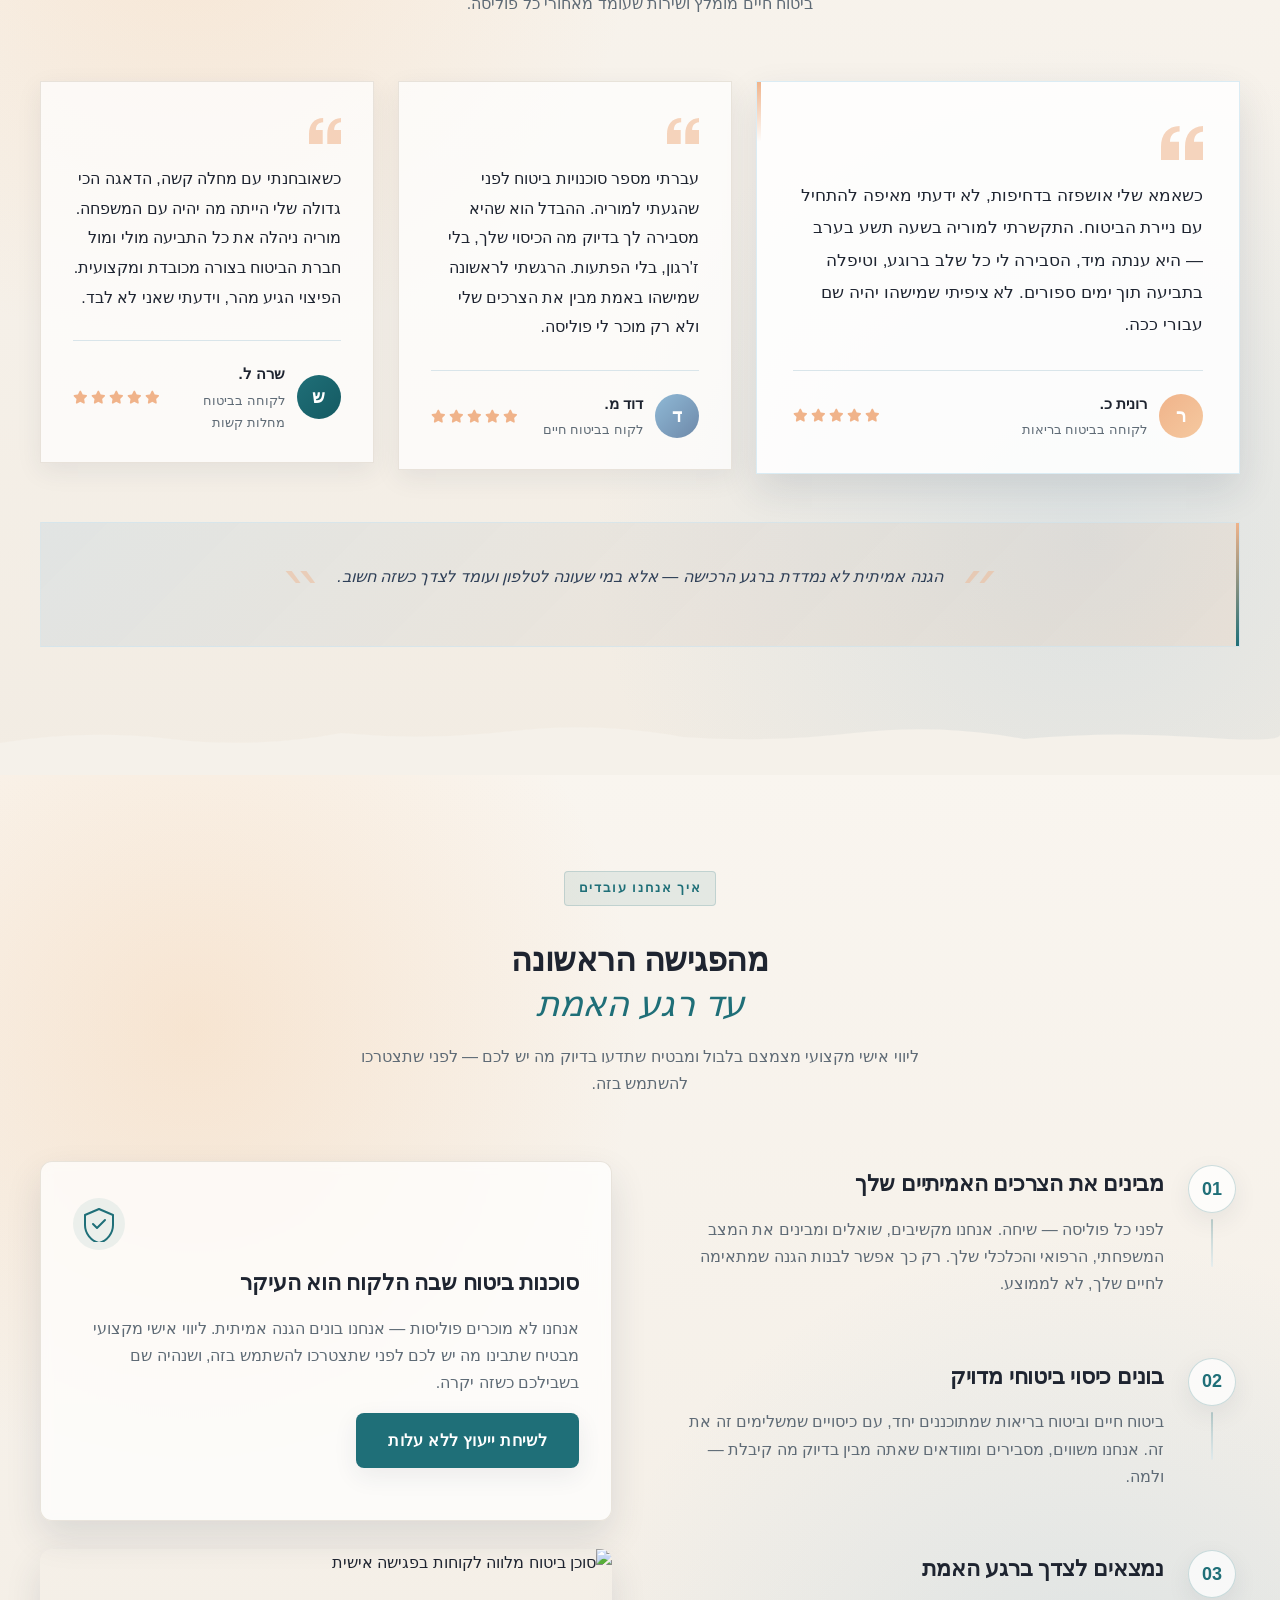
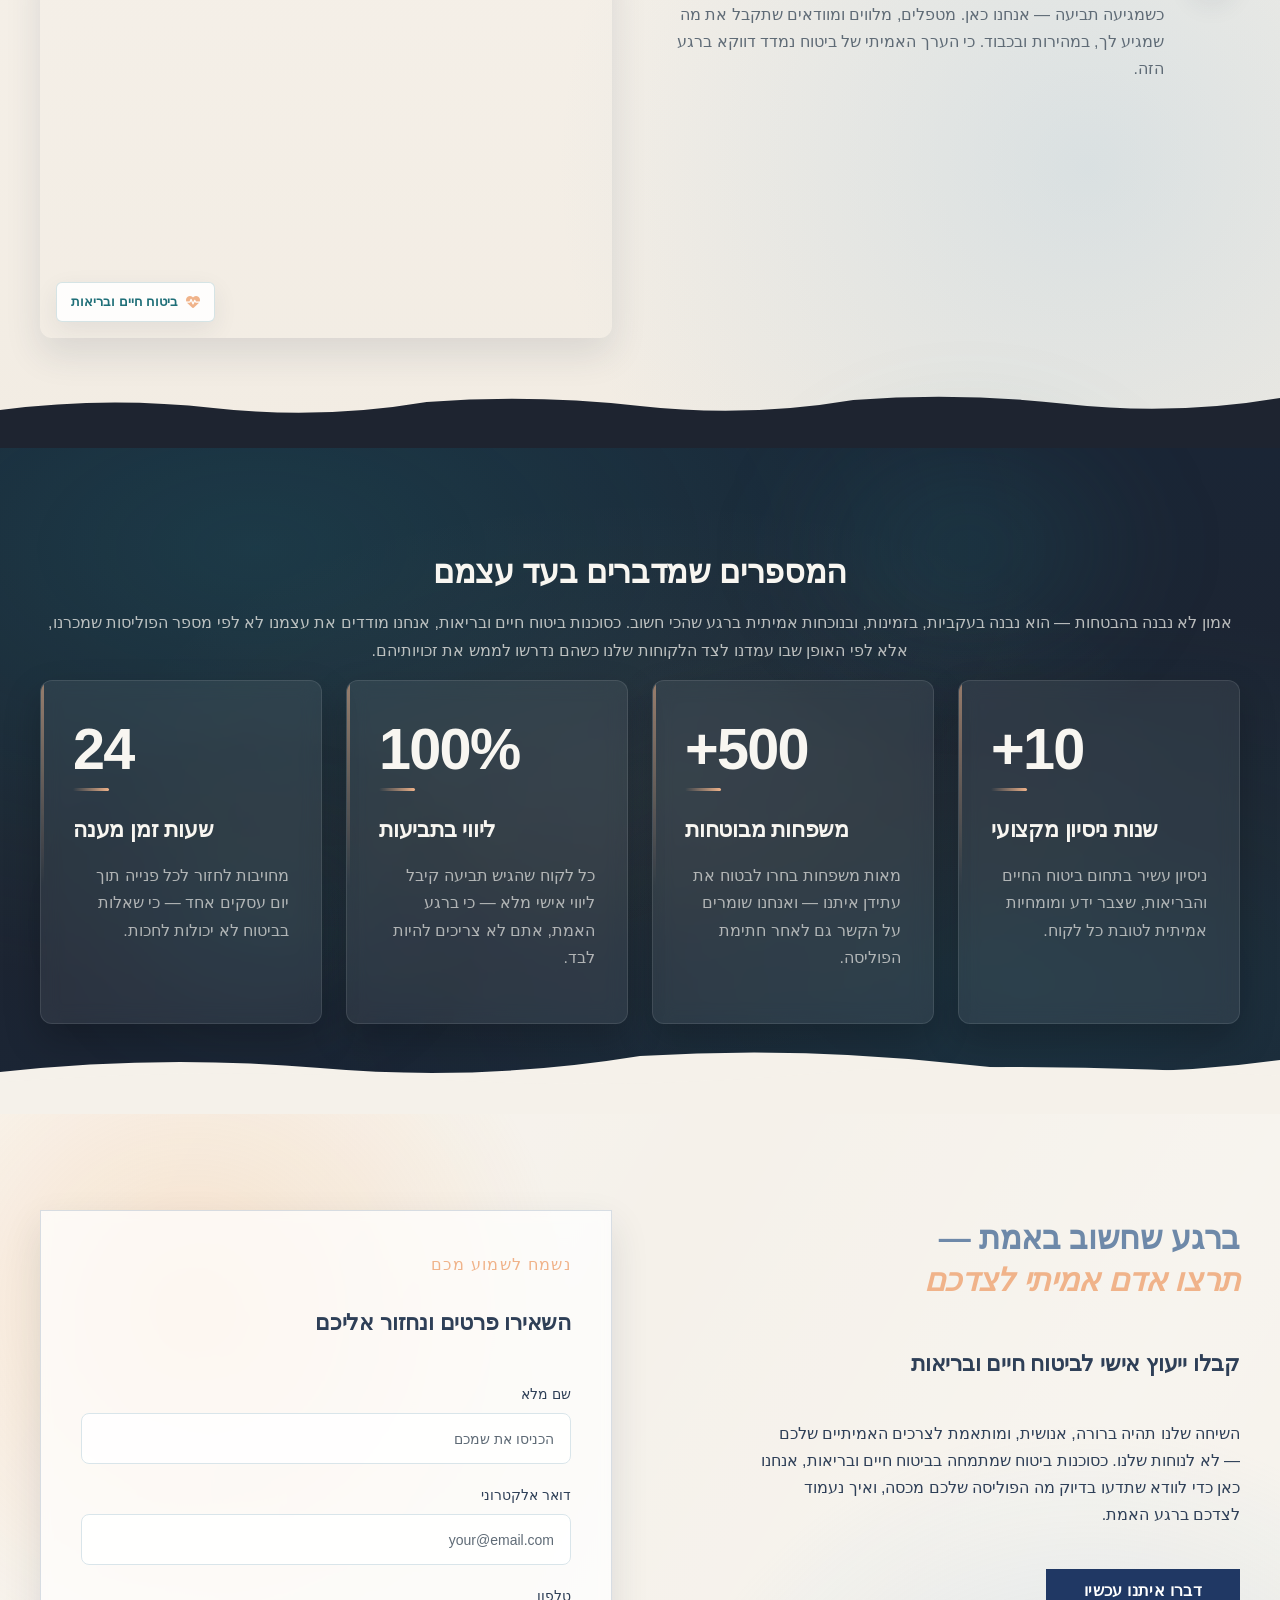
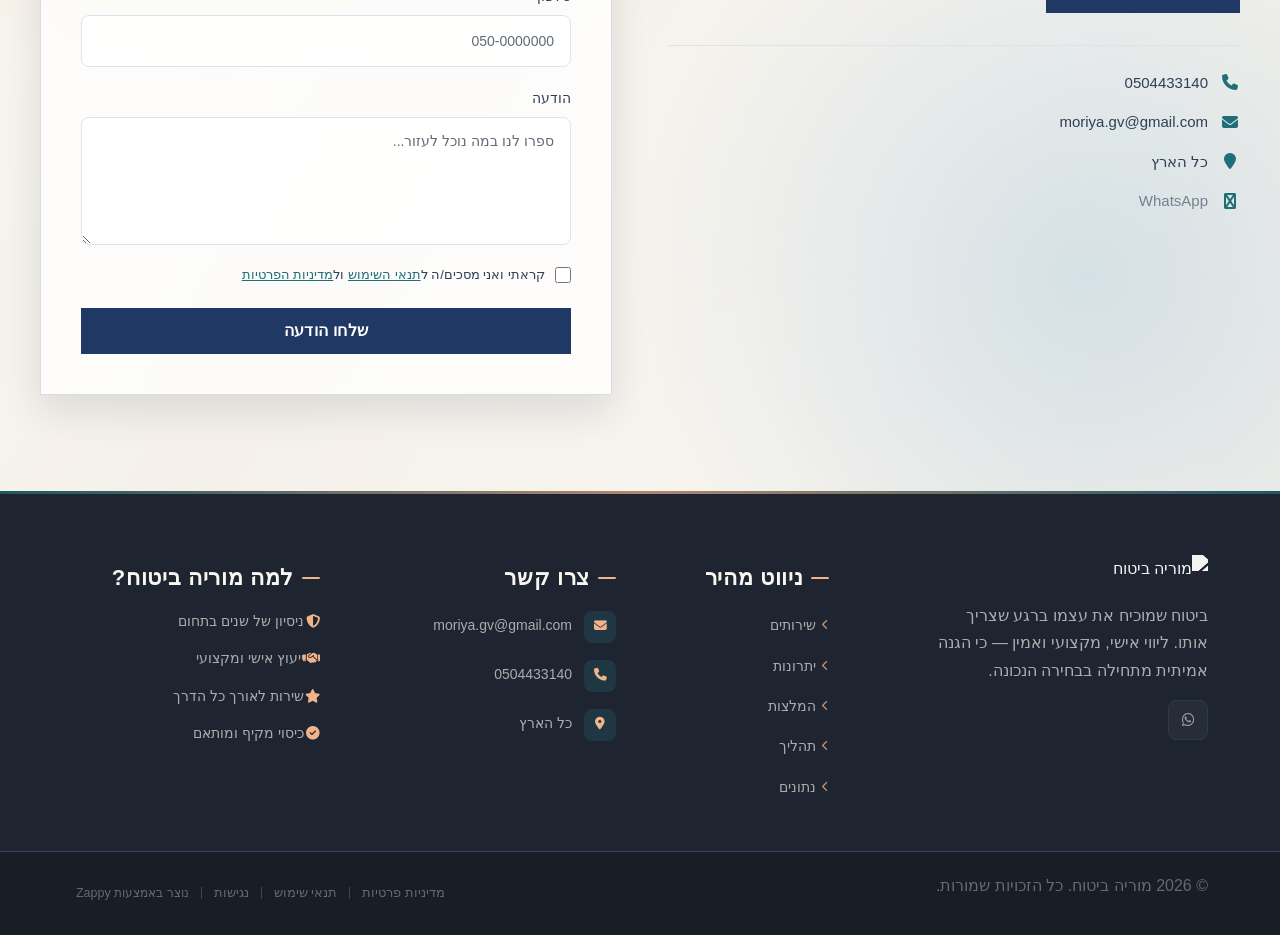
==== commit 77a299aa: "Background sync: Progressive GitHub Sync" ====
--- a/index.html
+++ b/index.html
@@ -835,8 +835,8 @@
         <p><span class="index-services-eyebrow">הכיסויים שלנו</span>
         </p><h2 class="index-services-title">ביטוח שמוכיח את עצמו<br><em>ברגע שחשוב באמת</em></h2>
         <div class="index-services-highlight-box">
-          <p class="index-services-highlight-question">מה יקרה כשתצטרך לממש את הפוליסה?</p>
-          <p class="index-services-highlight-answer" style="outline: none; text-align: center;">התשובה: מוריה ביטוח — ביטוח חיים ובריאות<br>עם ליווי אמיתי לאורך כל הדרך.</p>
+          <p class="index-services-highlight-question" style="outline: none; text-align: center;">מה יקרה כשתצטרך לממש את הפוליסה?</p>
+          <p class="index-services-highlight-answer" style="text-align: center;">התשובה: מוריה ביטוח — ביטוח חיים ובריאות<br>עם ליווי אמיתי לאורך כל הדרך.</p>
         </div>
       </div>
 
